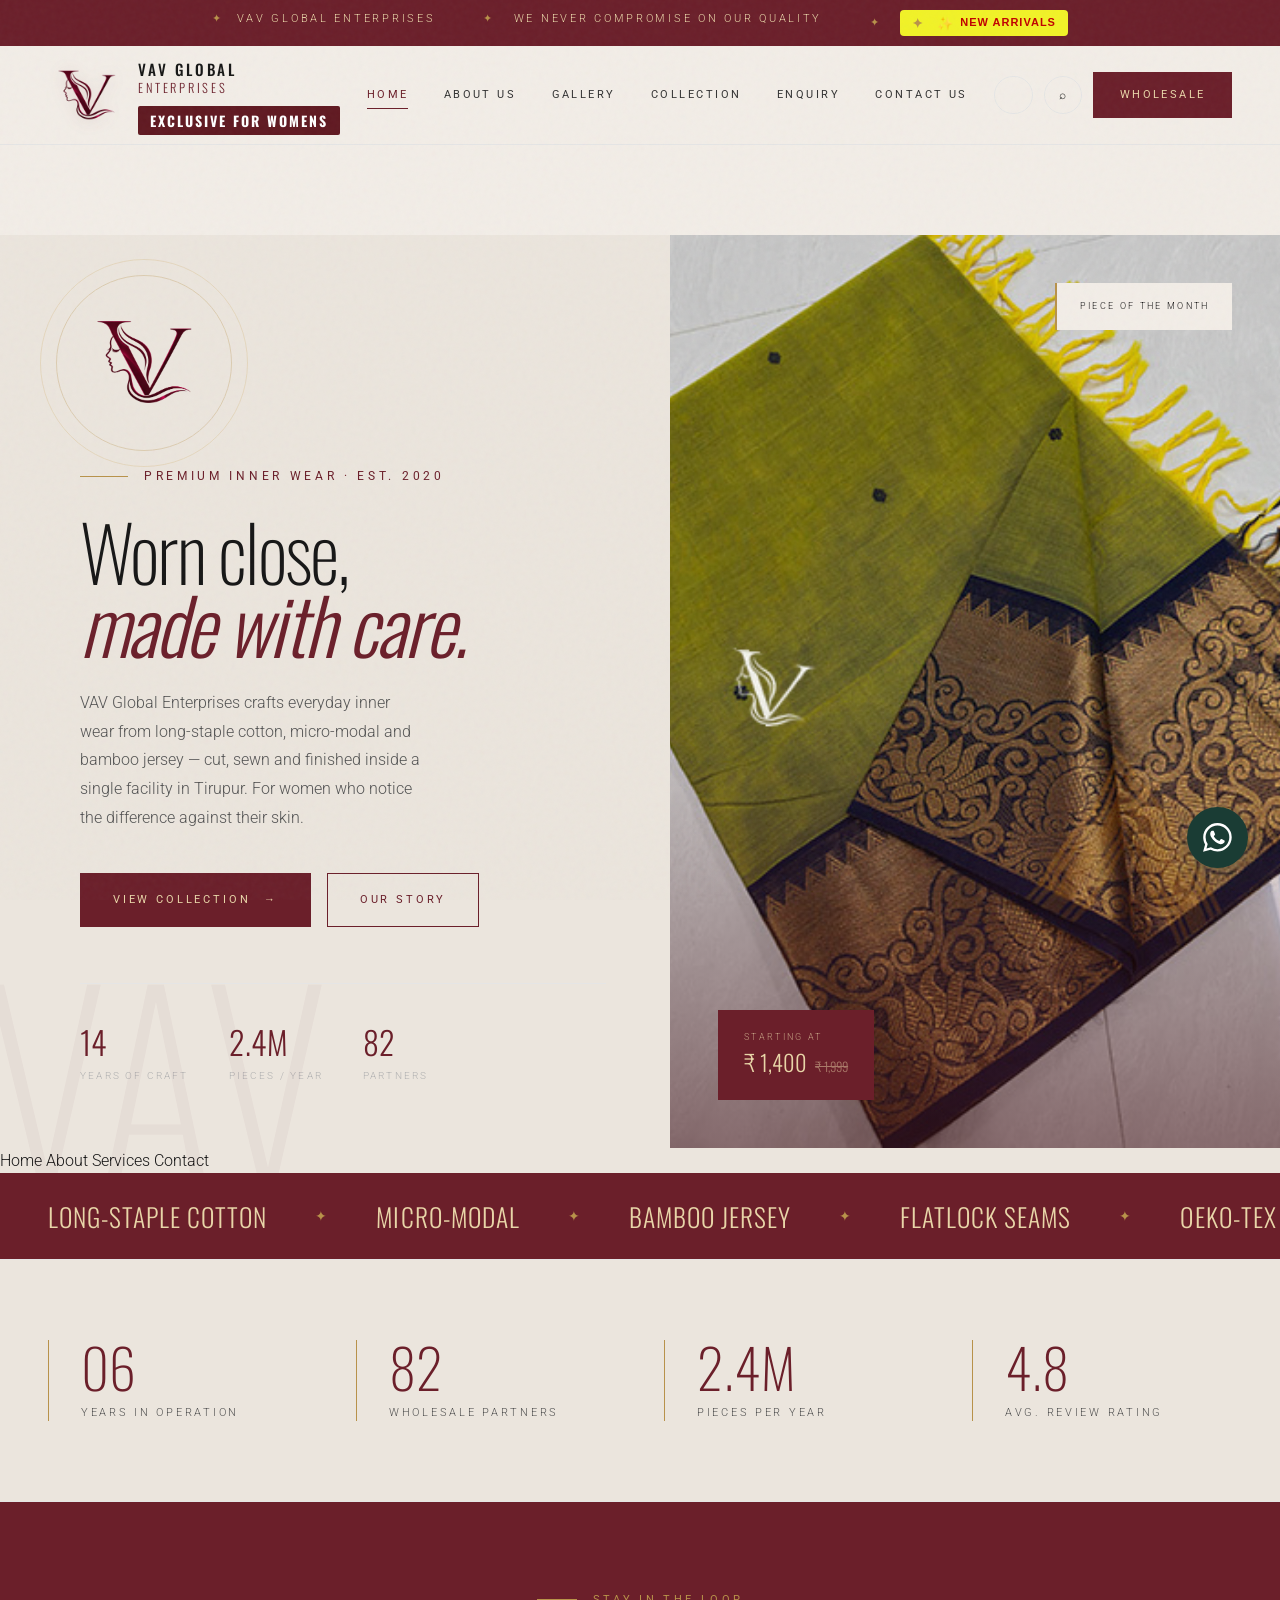
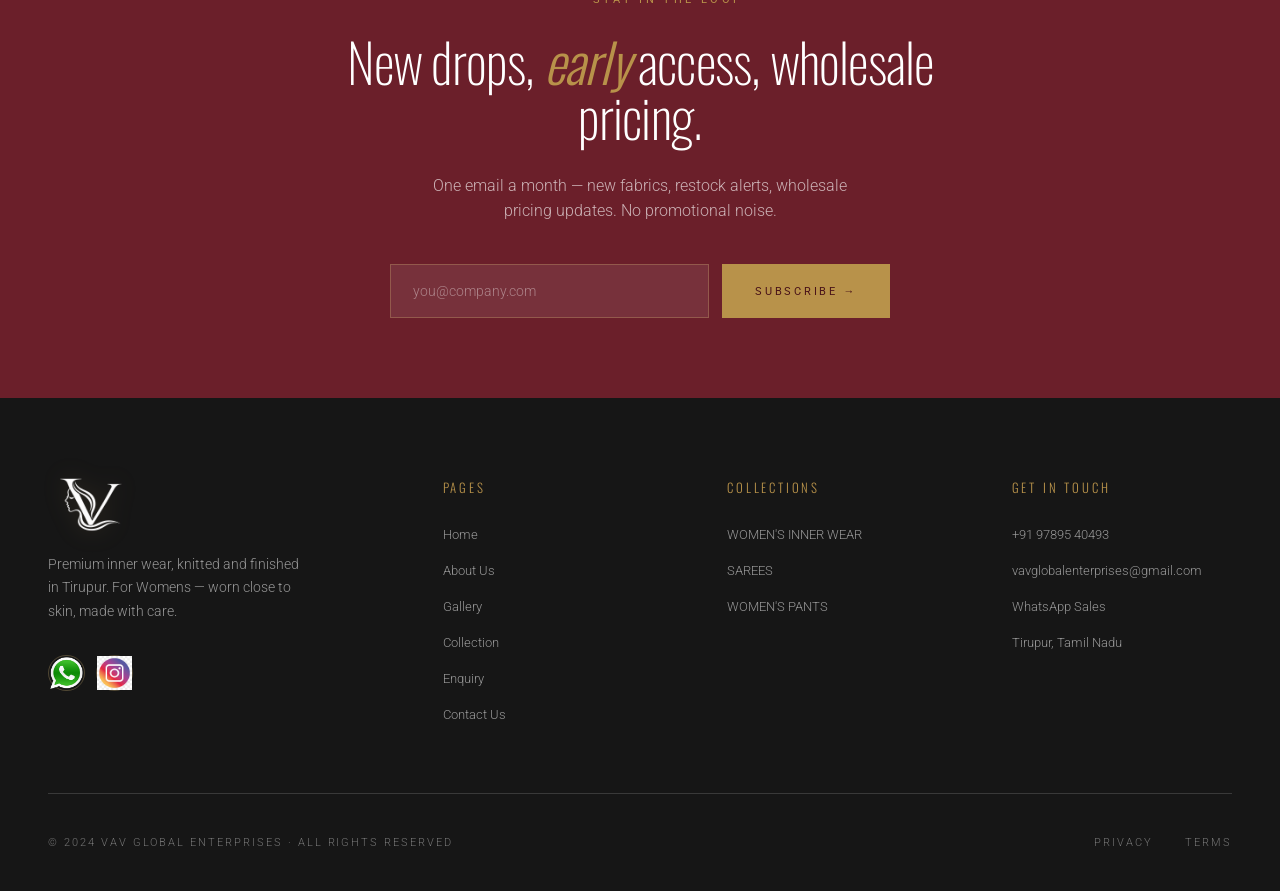
==== index.html @ ec9a54b9 "Publish the Mobile Comp v1.0 Publish the Mobile Comp v1.0" ====
<!DOCTYPE html>
<html lang="en">
<head>
<meta charset="UTF-8">
<meta name="viewport" content="width=device-width, initial-scale=1.0">
<meta name="theme-color" content="#ffffff">
<title>VAV Global Enterprises — Premium Inner Wear</title>
<link rel="stylesheet" href="style.css">
<link rel="preconnect" href="https://fonts.googleapis.com">
<link rel="preconnect" href="https://fonts.gstatic.com" crossorigin>
<link rel="stylesheet" href="https://fonts.googleapis.com/css2?family=Oswald:wght@200;300;400;500&family=Roboto:wght@100;300;400&display=swap">
<style>
:root {
  --bg: #f2ede7;
  --bg-deep: #ebe5dd;
  --bg-card: #ffffff;
  --text: #161616;
  --text-emp: #333333;
  --text-mute: #535353;
  --text-faint: #b1b1b1;
  --line: #e5e5e5;
  --inverse: #ffffff;
  --wine: #6b1f2a;
  --wine-deep: #4a1419;
  --wine-soft: #8a3540;
  --gold: #b8924a;
  --gold-light: #d4b576;
  --gold-soft: #e8d5a8;
  --whatsapp: #1a3c34;
  --whatsapp-hover: #2a5c4e;
  --ease-quiet: cubic-bezier(.22, 1, .36, 1);
  --ease-precise: cubic-bezier(.4, 0, .2, 1);
  --ease-emphasis: cubic-bezier(.16, 1, .3, 1);
}

* { margin: 0; padding: 0; box-sizing: border-box; }
html { scroll-behavior: smooth; }
body {
  background: var(--bg);
  color: var(--text);
  font-family: 'Roboto', sans-serif;
  font-weight: 300;
  line-height: 1.6;
  overflow-x: hidden;
  -webkit-font-smoothing: antialiased;
}
img { max-width: 100%; display: block; }
a { color: inherit; text-decoration: none; }
button { font-family: inherit; cursor: pointer; }
::selection { background: var(--wine); color: var(--bg); }

body::before {
  content: '';
  position: fixed; inset: 0;
  pointer-events: none;
  z-index: 9998;
  opacity: 0.035;
  background-image: url("data:image/svg+xml,%3Csvg viewBox='0 0 200 200' xmlns='http://www.w3.org/2000/svg'%3E%3Cfilter id='n'%3E%3CfeTurbulence type='fractalNoise' baseFrequency='0.85' numOctaves='3'/%3E%3C/filter%3E%3Crect width='100%25' height='100%25' filter='url(%23n)'/%3E%3C/svg%3E");
}

/* ========== PAGE ROUTING ========== */
.page { display: none; padding-top: 90px; min-height: 100vh; }
#home { display: block; }
.page:target { display: block; animation: pageEnter 0.8s var(--ease-quiet); }
body:has(.page:target) #home { display: none; }

@keyframes pageEnter {
  from { opacity: 0; transform: translateY(30px); }
  to { opacity: 1; transform: translateY(0); }
}

/* Stagger reveal for page children */
.page:target > * { animation: staggerUp 0.8s var(--ease-quiet) both; }
.page:target > *:nth-child(1) { animation-delay: 0.1s; }
.page:target > *:nth-child(2) { animation-delay: 0.25s; }
.page:target > *:nth-child(3) { animation-delay: 0.4s; }
.page:target > *:nth-child(4) { animation-delay: 0.55s; }
.page:target > *:nth-child(5) { animation-delay: 0.7s; }

@keyframes staggerUp {
  from { opacity: 0; transform: translateY(40px); }
  to { opacity: 1; transform: translateY(0); }
}

/* ========== ANNOUNCEMENT ========== */
.announce {
  background: var(--wine);
  color: var(--gold-soft);
  padding: 0.65rem 3rem;
  text-align: center;
  font-size: 0.68rem;
  letter-spacing: 0.25em;
  text-transform: uppercase;
  position: relative;
  z-index: 101;
  overflow: hidden;
}
.announce__track {
  display: inline-flex;
  gap: 3rem;
  animation: announce-scroll 5s linear infinite;
  white-space: nowrap;
}
.announce span::before { content: '✦'; margin-right: 0.8rem; color: var(--gold); }
@keyframes announce-scroll { from { transform: translateX(0); } to { transform: translateX(-50%); } }

/* ========== NAV ========== */
.nav {
  position: sticky;
  top: 0;
  background: rgba(242, 237, 231, 0.94);
  backdrop-filter: blur(14px);
  -webkit-backdrop-filter: blur(14px);
  border-bottom: 1px solid var(--line);
  padding: 0.85rem 3rem;
  display: flex;
  align-items: center;
  justify-content: space-between;
  z-index: 100;
}
.nav__logo-link { display: flex; align-items: center; gap: 0.85rem; }
.nav__logo-img {
  height: 3.2rem;
  width: auto;
  transition: transform 0.6s var(--ease-quiet), filter 0.6s var(--ease-quiet);
  filter: drop-shadow(0 2px 8px rgba(107, 31, 42, 0.15));
}
.nav__logo-link:hover .nav__logo-img {
  transform: scale(1.08) rotate(-2deg);
  filter: drop-shadow(0 4px 16px rgba(184, 146, 74, 0.4));
}
.nav__logo-text {
  font-family: 'Oswald', sans-serif;
  font-weight: 300;
  font-size: 0.78rem;
  letter-spacing: 0.22em;
  text-transform: uppercase;
  color: var(--wine);
  line-height: 1.3;
}
.nav__logo-text strong { display: block; font-weight: 500; color: var(--text); font-size: 0.95rem; }

.nav__menu {
  display: flex;
  gap: 2.2rem;
  list-style: none;
  font-size: 0.7rem;
  font-weight: 400;
  letter-spacing: 0.22em;
  text-transform: uppercase;
}
.nav__menu a {
  position: relative;
  padding: 0.5rem 0;
  color: var(--text-emp);
  transition: color 0.4s var(--ease-quiet);
}
.nav__menu a::after {
  content: '';
  position: absolute;
  left: 0; bottom: 0;
  width: 0; height: 1px;
  background: var(--wine);
  transition: width 0.5s var(--ease-quiet);
}
.nav__menu a:hover { color: var(--wine); }
.nav__menu a:hover::after { width: 100%; }

/* Active nav state via :has() */
body:not(:has(.page:target)) .nav__menu a[href="#home"],
body:has(#about:target) .nav__menu a[href="#about"],
body:has(#gallery:target) .nav__menu a[href="#gallery"],
body:has(#collection:target) .nav__menu a[href="#collection"],
body:has(#enquiry:target) .nav__menu a[href="#enquiry"],
body:has(#contact:target) .nav__menu a[href="#contact"] {
  color: var(--wine);
}
body:not(:has(.page:target)) .nav__menu a[href="#home"]::after,
body:has(#about:target) .nav__menu a[href="#about"]::after,
body:has(#gallery:target) .nav__menu a[href="#gallery"]::after,
body:has(#collection:target) .nav__menu a[href="#collection"]::after,
body:has(#enquiry:target) .nav__menu a[href="#enquiry"]::after,
body:has(#contact:target) .nav__menu a[href="#contact"]::after {
  width: 100%;
}

.nav__actions { display: flex; gap: 0.7rem; align-items: center; }
.nav__icon {
  width: 2.4rem; height: 2.4rem;
  border: 1px solid var(--line);
  border-radius: 50%;
  display: flex; align-items: center; justify-content: center;
  font-size: 0.75rem;
  transition: all 0.4s var(--ease-quiet);
  background: transparent;
  color: var(--text);
}
.nav__icon:hover { border-color: var(--wine); background: var(--wine); color: var(--gold-soft); transform: translateY(-2px); }
.nav__icon--wa:hover { background: var(--whatsapp); border-color: var(--whatsapp); color: #fff; }
.nav__cta {
  font-size: 0.68rem;
  font-weight: 400;
  letter-spacing: 0.22em;
  text-transform: uppercase;
  padding: 0.85rem 1.6rem;
  border: 1px solid var(--wine);
  background: var(--wine);
  color: var(--gold-soft);
  transition: all 0.5s var(--ease-quiet);
}
.nav__cta:hover { background: var(--wine-deep); border-color: var(--wine-deep); }

/* ========== HERO ========== */
.hero {
  position: relative;
  min-height: calc(100vh - 90px);
  display: grid;
  grid-template-columns: 1.1fr 1fr;
  overflow: hidden;
  background: var(--bg-deep);
}
.hero__left {
  padding: 4rem 4rem 4rem 5rem;
  display: flex;
  flex-direction: column;
  justify-content: center;
  position: relative;
  z-index: 2;
}

/* === LOGO REVEAL === */
.hero__logo-wrap {
  position: relative;
  margin-bottom: 2.5rem;
  display: inline-block;
  width: 8rem;
  height: 8rem;
}
.hero__logo-wrap::before {
  content: '';
  position: absolute;
  inset: -1.5rem;
  border: 1px solid var(--gold);
  border-radius: 50%;
  opacity: 0;
  animation: logoRing 3s var(--ease-quiet) 1.2s forwards;
}
.hero__logo-wrap::after {
  content: '';
  position: absolute;
  inset: -2.5rem;
  border: 1px solid var(--gold-light);
  border-radius: 50%;
  opacity: 0;
  animation: logoRing 3s var(--ease-quiet) 1.6s forwards;
}
@keyframes logoRing {
  from { opacity: 0; transform: scale(0.7); }
  to { opacity: 0.3; transform: scale(1); }
}
.hero__logo {
  width: 100%;
  height: 100%;
  object-fit: contain;
  animation: logoReveal 2s var(--ease-emphasis) both, logoShimmer 6s ease-in-out infinite 2s;
}
@keyframes logoReveal {
  0% { opacity: 0; transform: scale(0.75) translateY(-20px); filter: blur(14px); }
  60% { opacity: 1; filter: blur(0); }
  100% { opacity: 1; transform: scale(1) translateY(0); filter: blur(0); }
}
@keyframes logoShimmer {
  0%, 100% { filter: drop-shadow(0 0 8px rgba(184, 146, 74, 0.2)); }
  50% { filter: drop-shadow(0 0 28px rgba(184, 146, 74, 0.45)); }
}

.hero__eyebrow {
  font-size: 0.72rem;
  font-weight: 400;
  letter-spacing: 0.32em;
  text-transform: uppercase;
  margin-bottom: 1.8rem;
  display: flex;
  align-items: center;
  gap: 1rem;
  color: var(--wine);
  animation: fadeUp 1s var(--ease-quiet) 0.8s both;
}
.hero__eyebrow::before { content: ''; width: 3rem; height: 1px; background: var(--gold); }
@keyframes fadeUp { from { opacity: 0; transform: translateY(28px); } to { opacity: 1; transform: translateY(0); } }

.hero__title {
  font-family: 'Oswald', sans-serif;
  font-weight: 200;
  font-size: clamp(2.6rem, 6vw, 5.5rem);
  line-height: 0.95;
  letter-spacing: -0.025em;
  margin-bottom: 1.8rem;
  animation: fadeUp 1s var(--ease-quiet) 1s both;
}
.hero__title em {
  font-style: italic;
  font-weight: 300;
  display: block;
  color: var(--wine);
}
.hero__sub {
  max-width: 38ch;
  font-size: 1rem;
  line-height: 1.8;
  color: var(--text-mute);
  margin-bottom: 2.5rem;
  animation: fadeUp 1s var(--ease-quiet) 1.2s both;
}
.hero__ctas {
  display: flex;
  gap: 1rem;
  flex-wrap: wrap;
  animation: fadeUp 1s var(--ease-quiet) 1.4s both;
}

.btn {
  display: inline-flex;
  align-items: center;
  gap: 0.85rem;
  padding: 1.1rem 2rem;
  font-size: 0.68rem;
  font-weight: 400;
  letter-spacing: 0.26em;
  text-transform: uppercase;
  border: 1px solid currentColor;
  background: transparent;
  color: inherit;
  transition: all 0.5s var(--ease-quiet);
  cursor: pointer;
}
.btn--solid { background: var(--wine); color: var(--gold-soft); border-color: var(--wine); }
.btn--solid:hover { background: var(--wine-deep); border-color: var(--wine-deep); transform: translateY(-2px); }
.btn--ghost { color: var(--wine); border-color: var(--wine); }
.btn--ghost:hover { background: var(--wine); color: var(--gold-soft); }
.btn--gold { background: var(--gold); color: var(--wine-deep); border-color: var(--gold); }
.btn--gold:hover { background: var(--gold-light); border-color: var(--gold-light); }
.btn--wa { background: var(--whatsapp); color: #fff; border-color: var(--whatsapp); }
.btn--wa:hover { background: var(--whatsapp-hover); border-color: var(--whatsapp-hover); }
.btn__arrow { transition: transform 0.5s var(--ease-quiet); }
.btn:hover .btn__arrow { transform: translateX(6px); }

.hero__stats {
  display: flex;
  gap: 2.5rem;
  margin-top: 3.5rem;
  padding-top: 2rem;
  border-top: 1px solid var(--line);
  animation: fadeUp 1s var(--ease-quiet) 1.6s both;
}
.hero__stat-num { font-family: 'Oswald', sans-serif; font-weight: 300; font-size: 2rem; color: var(--wine); }
.hero__stat-label { font-size: 0.62rem; letter-spacing: 0.22em; text-transform: uppercase; color: var(--text-faint); }

.hero__right {
  position: relative;
  overflow: hidden;
}
.hero__media { position: absolute; inset: 0; overflow: hidden; }
.hero__media img {
  width: 100%; height: 100%;
  object-fit: cover;
  animation: kenburns 26s ease-in-out infinite alternate;
}
@keyframes kenburns {
  0% { transform: scale(1.08) translate(-1.2%, -0.8%); }
  100% { transform: scale(1.2) translate(1.2%, 1.2%); }
}
.hero__media::after {
  content: '';
  position: absolute; inset: 0;
  background: linear-gradient(180deg, transparent 50%, rgba(74, 20, 25, 0.5) 100%);
}
.hero__badge {
  position: absolute;
  top: 3rem; right: 3rem;
  background: var(--bg);
  padding: 1rem 1.4rem;
  z-index: 3;
  border-left: 2px solid var(--gold);
}
.hero__badge-label { font-size: 0.58rem; letter-spacing: 0.25em; text-transform: uppercase; color: var(--text-faint); }
.hero__badge-value { font-family: 'Oswald', sans-serif; font-weight: 300; font-size: 1.05rem; color: var(--wine); }

.hero__price-tag {
  position: absolute;
  bottom: 3rem; left: 3rem;
  background: var(--wine);
  color: var(--gold-soft);
  padding: 1.2rem 1.6rem;
  z-index: 3;
}
.hero__price-label { font-size: 0.58rem; letter-spacing: 0.25em; text-transform: uppercase; opacity: 0.7; }
.hero__price-value { font-family: 'Oswald', sans-serif; font-weight: 300; font-size: 1.4rem; }
.hero__price-old { font-size: 0.8rem; text-decoration: line-through; opacity: 0.5; margin-left: 0.5rem; }

.hero__watermark {
  position: absolute;
  left: -1rem; bottom: -3vw;
  font-family: 'Oswald', sans-serif;
  font-weight: 200;
  font-size: 20vw;
  line-height: 0.85;
  color: rgba(107, 31, 42, 0.04);
  pointer-events: none;
  z-index: 1;
}

/* ========== MARQUEE ========== */
.marquee {
  background: var(--wine);
  color: var(--gold-soft);
  padding: 1.4rem 0;
  overflow: hidden;
  white-space: nowrap;
}
.marquee__track { display: inline-flex; animation: marquee 40s linear infinite; }
.marquee__group { display: inline-flex; align-items: center; gap: 3rem; padding: 0 3rem; }
.marquee__item {
  font-family: 'Oswald', sans-serif;
  font-weight: 300;
  font-size: 1.6rem;
  letter-spacing: 0.04em;
  text-transform: uppercase;
  display: inline-flex; align-items: center; gap: 3rem;
}
.marquee__item::after { content: '✦'; font-size: 0.85rem; color: var(--gold); }
@keyframes marquee { from { transform: translateX(0); } to { transform: translateX(-50%); } }

/* ========== SECTION GENERICS ========== */
section { padding: 6rem 3rem; }
.container { max-width: 1400px; margin: 0 auto; }
.eyebrow {
  font-size: 0.7rem;
  font-weight: 400;
  letter-spacing: 0.3em;
  text-transform: uppercase;
  color: var(--wine);
  display: inline-flex;
  align-items: center;
  gap: 1rem;
  margin-bottom: 1.6rem;
}
.eyebrow::before { content: ''; width: 2.5rem; height: 1px; background: var(--gold); }
h2 {
  font-family: 'Oswald', sans-serif;
  font-weight: 200;
  font-size: clamp(2rem, 4.2vw, 3.8rem);
  line-height: 1.02;
  letter-spacing: -0.015em;
  margin-bottom: 1.8rem;
}
h2 em { font-style: italic; font-weight: 300; color: var(--wine); }
.section-head {
  display: grid;
  grid-template-columns: 1fr 1fr;
  gap: 4rem;
  margin-bottom: 4rem;
  align-items: end;
}
.section-head__right p { max-width: 36ch; }

/* ========== TRUST STRIP ========== */
.trust { padding: 2.5rem 3rem; background: var(--bg); border-bottom: 1px solid var(--line); }
.trust__grid { max-width: 1400px; margin: 0 auto; display: grid; grid-template-columns: repeat(4, 1fr); gap: 2rem; }
.trust__item { display: flex; align-items: center; gap: 1.2rem; }
.trust__icon {
  width: 3rem; height: 3rem;
  border: 1px solid var(--gold);
  border-radius: 50%;
  display: flex; align-items: center; justify-content: center;
  flex-shrink: 0;
  color: var(--wine);
  font-family: 'Oswald', sans-serif;
  font-size: 1rem;
}
.trust__title { font-family: 'Oswald', sans-serif; font-weight: 300; font-size: 0.92rem; }
.trust__desc { font-size: 0.72rem; color: var(--text-mute); }

/* ========== PRODUCT CARD ========== */
.product-grid { display: grid; grid-template-columns: repeat(3, 1fr); gap: 2.5rem 2rem; }
.product { position: relative; }
.product__media {
  aspect-ratio: 3/4;
  overflow: hidden;
  margin-bottom: 1.2rem;
  position: relative;
  background: var(--bg-deep);
}
.product__media img {
  width: 100%; height: 100%;
  object-fit: cover;
  transition: transform 1.4s var(--ease-quiet);
  animation: kenburns-soft 24s ease-in-out infinite alternate;
}
@keyframes kenburns-soft {
  0% { transform: scale(1.03) translate(-0.5%, -0.5%); }
  100% { transform: scale(1.1) translate(0.8%, 0.8%); }
}
.product:hover .product__media img { transform: scale(1.06); animation-play-state: paused; }
.product__media::after {
  content: '';
  position: absolute; inset: 0;
  background: linear-gradient(180deg, transparent 50%, rgba(74, 20, 25, 0.4) 100%);
  opacity: 0;
  transition: opacity 0.5s var(--ease-quiet);
}
.product:hover .product__media::after { opacity: 1; }
.product__badge {
  position: absolute; top: 1rem; left: 1rem;
  padding: 0.4rem 0.8rem;
  font-size: 0.58rem;
  letter-spacing: 0.22em;
  text-transform: uppercase;
  z-index: 2;
  background: var(--wine); color: var(--gold-soft);
}
.product__badge--new { background: var(--bg); color: var(--wine); border: 1px solid var(--wine); }
.product__quick {
  position: absolute; bottom: 1rem; left: 1rem; right: 1rem;
  background: var(--bg);
  padding: 0.9rem;
  display: flex; justify-content: space-between; align-items: center;
  z-index: 3;
  opacity: 0;
  transform: translateY(10px);
  transition: opacity 0.5s var(--ease-quiet), transform 0.5s var(--ease-quiet);
}
.product:hover .product__quick { opacity: 1; transform: translateY(0); }
.product__quick-label { font-size: 0.62rem; letter-spacing: 0.22em; text-transform: uppercase; color: var(--wine); }
.product__quick-arrow {
  width: 2rem; height: 2rem;
  border: 1px solid var(--wine);
  border-radius: 50%;
  display: flex; align-items: center; justify-content: center;
  color: var(--wine);
}
.product__meta { display: flex; justify-content: space-between; align-items: baseline; margin-bottom: 0.4rem; }
.product__title { font-family: 'Oswald', sans-serif; font-weight: 300; font-size: 1.3rem; }
.product__price { font-family: 'Oswald', sans-serif; font-weight: 300; color: var(--wine); }
.product__price-old { font-size: 0.78rem; text-decoration: line-through; color: var(--text-faint); margin-left: 0.4rem; }
.product__desc { font-size: 0.83rem; color: var(--text-mute); margin-bottom: 0.7rem; }
.product__swatches { display: flex; gap: 0.4rem; }
.product__swatch { width: 0.95rem; height: 0.95rem; border-radius: 50%; border: 1px solid var(--line); }
.product__swatch--black { background: #161616; }
.product__swatch--white { background: #f5f1ea; }
.product__swatch--grey { background: #8a8a8a; }
.product__swatch--sage { background: #a8b5a0; }
.product__swatch--navy { background: #2a3450; }
.product__swatch--clay { background: #c4a890; }
.product__swatch--wine { background: var(--wine); }

/* ========== COLLECTION FILTER ========== */
.shop__filter { display: flex; gap: 0.5rem; margin-bottom: 3rem; flex-wrap: wrap; }
.shop__filter input { display: none; }
.shop__filter label {
  padding: 0.8rem 1.5rem;
  font-size: 0.68rem;
  letter-spacing: 0.22em;
  text-transform: uppercase;
  border: 1px solid var(--line);
  cursor: pointer;
  transition: all 0.4s var(--ease-quiet);
  user-select: none;
}
.shop__filter label:hover { border-color: var(--wine); color: var(--wine); }
#filter-all:checked ~ .shop__filter label[for="filter-all"],
#filter-wo:checked ~ .shop__filter label[for="filter-WomensInner"],
#filter-women:checked ~ .shop__filter label[for="filter-womensaree"],
#filter-kids:checked ~ .shop__filter label[for="filter-womenpants"],
#filter-premium:checked ~ .shop__filter label[for="filter-premium"] {
  background: var(--wine);
  color: var(--gold-soft);
  border-color: var(--wine);
}
#filter-men:checked ~ .product-grid .product:not([data-cat="men"]),
#filter-women:checked ~ .product-grid .product:not([data-cat="women"]),
#filter-kids:checked ~ .product-grid .product:not([data-cat="kids"]),
#filter-premium:checked ~ .product-grid .product:not([data-cat="premium"]) { display: none; }
/* ALL */
#filter-all:checked ~ .product-grid .product {
    display: block;
}

/* WOMENS INNER WEAR */
#filter-WomensInner:checked ~ .product-grid .product {
    display: none;
}

#filter-WomensInner:checked ~ .product-grid .product[data-cat="WOMEN'S INNER WEAR"] {
    display: block;
}

/* SAREES */
#filter-womensaree:checked ~ .product-grid .product {
    display: none;
}

#filter-womensaree:checked ~ .product-grid .product[data-cat="SAREES"] {
    display: block;
}

/* WOMENS PANTS */
#filter-womenpants:checked ~ .product-grid .product {
    display: none;
}

#filter-womenpants:checked ~ .product-grid .product[data-cat="WOMEN'S PANTS"] {
    display: block;
}
/* ========== GALLERY ========== */
.gallery-grid {
  display: grid;
  grid-template-columns: repeat(12, 1fr);
  gap: 1.2rem;
}
.gallery-item { position: relative; overflow: hidden; cursor: pointer; }
.gallery-item img {
  width: 100%; height: 100%;
  object-fit: cover;
  transition: transform 1.6s var(--ease-quiet);
  animation: kenburns-soft 28s ease-in-out infinite alternate;
}
.gallery-item:hover img { transform: scale(1.06); }
.gallery-item::after {
  content: '';
  position: absolute; inset: 0;
  background: linear-gradient(180deg, transparent 50%, rgba(74, 20, 25, 0.7) 100%);
  opacity: 0;
  transition: opacity 0.5s var(--ease-quiet);
}
.gallery-item:hover::after { opacity: 1; }
.gallery-item--1 { grid-column: 1 / 5; aspect-ratio: 3/4; }
.gallery-item--2 { grid-column: 5 / 9; aspect-ratio: 1/1; }
.gallery-item--3 { grid-column: 9 / 13; aspect-ratio: 3/4; }
.gallery-item--4 { grid-column: 1 / 4; aspect-ratio: 1/1; }
.gallery-item--5 { grid-column: 4 / 8; aspect-ratio: 4/3; }
.gallery-item--6 { grid-column: 8 / 13; aspect-ratio: 16/10; }
.gallery-item--7 { grid-column: 1 / 6; aspect-ratio: 3/4; }
.gallery-item--8 { grid-column: 6 / 10; aspect-ratio: 1/1; }
.gallery-item--9 { grid-column: 10 / 13; aspect-ratio: 3/4; }
.gallery__caption {
  position: absolute;
  bottom: 1.2rem; left: 1.2rem;
  z-index: 2;
  color: var(--gold-soft);
  opacity: 0;
  transform: translateY(10px);
  transition: opacity 0.5s var(--ease-quiet), transform 0.5s var(--ease-quiet);
}
.gallery-item:hover .gallery__caption { opacity: 1; transform: translateY(0); }
.gallery__caption-num { font-size: 0.58rem; letter-spacing: 0.25em; text-transform: uppercase; color: var(--gold); }
.gallery__caption-title { font-family: 'Oswald', sans-serif; font-weight: 300; font-size: 1rem; }

/* ========== WHY VAV ========== */
.why__grid { display: grid; grid-template-columns: repeat(4, 1fr); gap: 2rem; }
.why__card {
  padding: 2.5rem 2rem;
  border: 1px solid var(--line);
  background: var(--bg-card);
  transition: all 0.5s var(--ease-quiet);
  position: relative;
  overflow: hidden;
}
.why__card::before {
  content: '';
  position: absolute; top: 0; left: 0;
  width: 100%; height: 2px;
  background: var(--gold);
  transform: scaleX(0);
  transform-origin: left;
  transition: transform 0.6s var(--ease-quiet);
}
.why__card:hover { transform: translateY(-6px); box-shadow: 0 20px 40px -20px rgba(74, 20, 25, 0.15); }
.why__card:hover::before { transform: scaleX(1); }
.why__num { font-family: 'Oswald', sans-serif; font-weight: 200; font-size: 0.72rem; letter-spacing: 0.3em; color: var(--gold); margin-bottom: 2rem; }
.why__icon {
  width: 3.5rem; height: 3.5rem;
  margin-bottom: 1.5rem;
  display: flex; align-items: center; justify-content: center;
}
.why__icon svg { width: 100%; height: 100%; stroke: var(--wine); stroke-width: 1; fill: none; }
.why__title { font-family: 'Oswald', sans-serif; font-weight: 300; font-size: 1.3rem; margin-bottom: 0.8rem; }
.why__desc { font-size: 0.85rem; color: var(--text-mute); line-height: 1.7; }

/* ========== STATS ========== */
.stats { padding: 5rem 3rem; background: var(--bg-deep); border-top: 1px solid var(--line); border-bottom: 1px solid var(--line); }
.stats__grid { max-width: 1400px; margin: 0 auto; display: grid; grid-template-columns: repeat(4, 1fr); gap: 3rem; }
.stats__item { border-left: 1px solid var(--gold); padding-left: 2rem; }
.stats__num { font-family: 'Oswald', sans-serif; font-weight: 200; font-size: 3.4rem; line-height: 1; margin-bottom: 0.6rem; color: var(--wine); }
.stats__label { font-size: 0.68rem; letter-spacing: 0.25em; text-transform: uppercase; color: var(--text-mute); }

/* ========== FORM ELEMENTS ========== */
.form-card {
  background: var(--bg-card);
  padding: 2.5rem;
  border: 1px solid var(--line);
  box-shadow: 0 25px 50px -25px rgba(74, 20, 25, 0.12);
}
.form-head { padding-bottom: 1.5rem; margin-bottom: 2rem; border-bottom: 1px solid var(--line); }
.form-title { font-family: 'Oswald', sans-serif; font-weight: 300; font-size: 1.5rem; color: var(--wine); }
.form-sub { font-size: 0.85rem; color: var(--text-mute); margin-top: 0.3rem; }
.field { margin-bottom: 1.3rem; }
.label {
  display: block;
  font-size: 0.68rem;
  letter-spacing: 0.22em;
  text-transform: uppercase;
  color: var(--text-mute);
  margin-bottom: 0.5rem;
}
.label span { color: var(--wine); }
.input, .select, .textarea {
  width: 100%;
  padding: 0.85rem 1rem;
  background: var(--bg);
  border: 1px solid var(--line);
  font-family: 'Roboto', sans-serif;
  font-weight: 300;
  font-size: 0.9rem;
  color: var(--text);
  transition: border-color 0.4s var(--ease-quiet);
}
.input:focus, .select:focus, .textarea:focus { outline: none; border-color: var(--wine); }
.textarea { min-height: 90px; resize: vertical; }
.form-row { display: grid; grid-template-columns: 1fr 1fr; gap: 1rem; }
.form-actions { display: grid; grid-template-columns: 1fr 1fr; gap: 1rem; margin-top: 1.5rem; }
.submit {
  width: 100%;
  padding: 1.1rem;
  background: var(--wine);
  color: var(--gold-soft);
  border: 1px solid var(--wine);
  font-size: 0.7rem;
  font-weight: 400;
  letter-spacing: 0.28em;
  text-transform: uppercase;
  cursor: pointer;
  transition: all 0.4s var(--ease-quiet);
  display: flex; align-items: center; justify-content: center; gap: 0.8rem;
}
.submit:hover { background: var(--wine-deep); border-color: var(--wine-deep); transform: translateY(-2px); }
.submit--wa { background: var(--whatsapp); border-color: var(--whatsapp); color: #fff; }
.submit--wa:hover { background: var(--whatsapp-hover); border-color: var(--whatsapp-hover); }

.dropzone {
  position: relative;
  margin: 1.5rem 0;
  border: 1.5px dashed var(--gold);
  background: var(--bg);
  padding: 2.5rem 2rem;
  text-align: center;
  transition: all 0.4s var(--ease-quiet);
  cursor: pointer;
}
.dropzone:hover { border-color: var(--wine); background: var(--bg-deep); }
.dropzone input[type="file"] { position: absolute; inset: 0; opacity: 0; cursor: pointer; width: 100%; height: 100%; }
.dropzone-icon {
  width: 3.5rem; height: 3.5rem;
  border: 1px solid var(--gold);
  border-radius: 50%;
  display: inline-flex; align-items: center; justify-content: center;
  margin-bottom: 1rem;
  font-family: 'Oswald', sans-serif;
  font-size: 1.5rem;
  color: var(--wine);
  transition: all 0.4s var(--ease-quiet);
}
.dropzone:hover .dropzone-icon { border-color: var(--wine); transform: scale(1.05); }
.dropzone-title { font-family: 'Oswald', sans-serif; font-weight: 300; font-size: 1.1rem; color: var(--wine); }
.dropzone-desc { font-size: 0.78rem; color: var(--text-mute); margin: 0.3rem 0 0.6rem; }
.dropzone-formats { font-size: 0.58rem; letter-spacing: 0.22em; text-transform: uppercase; color: var(--text-faint); }

/* ========== QUICK CHAT CARD ========== */
.quick-chat {
  background: var(--whatsapp);
  color: #fff;
  padding: 2.5rem;
  margin-bottom: 2rem;
  position: relative;
  overflow: hidden;
}
.quick-chat::after {
  content: '';
  position: absolute; right: -3rem; top: -3rem;
  width: 10rem; height: 10rem;
  border: 1px solid rgba(255,255,255,0.1);
  border-radius: 50%;
}
.quick-chat__label { font-size: 0.68rem; letter-spacing: 0.22em; text-transform: uppercase; opacity: 0.7; margin-bottom: 0.5rem; }
.quick-chat__title { font-family: 'Oswald', sans-serif; font-weight: 300; font-size: 1.5rem; margin-bottom: 1.5rem; }
.quick-chat__btn {
  display: flex; align-items: center; gap: 1rem;
  background: #fff; color: var(--whatsapp);
  padding: 1rem 1.5rem;
  font-size: 0.7rem; letter-spacing: 0.22em; text-transform: uppercase;
  transition: all 0.4s var(--ease-quiet);
  margin-bottom: 1rem;
  border: 1px solid #fff;
}
.quick-chat__btn:hover { background: transparent; color: #fff; }
.quick-chat__btn-text { flex: 1; text-align: left; }
.quick-chat__sub { font-size: 0.72rem; opacity: 0.7; margin-top: 1rem; }

/* ========== INFO LIST ========== */
.info-list { list-style: none; }
.info-item {
  display: grid; grid-template-columns: auto 1fr; gap: 2rem;
  padding: 1.5rem 0;
  border-top: 1px solid var(--line);
}
.info-item:last-child { border-bottom: 1px solid var(--line); }
.info-label { font-size: 0.68rem; letter-spacing: 0.22em; text-transform: uppercase; color: var(--gold); white-space: nowrap; }
.info-value { font-family: 'Oswald', sans-serif; font-weight: 300; font-size: 1.05rem; }
.info-value span { display: block; font-family: 'Roboto', sans-serif; font-size: 0.8rem; color: var(--text-mute); margin-top: 0.3rem; }

/* ========== TIMELINE (ABOUT) ========== */
.timeline { position: relative; padding-left: 3rem; }
.timeline::before {
  content: ''; position: absolute;
  left: 0.6rem; top: 0; bottom: 0;
  width: 1px; background: var(--gold);
}
.timeline__item { position: relative; padding-bottom: 3rem; }
.timeline__item::before {
  content: '';
  position: absolute;
  left: -2.6rem; top: 0.4rem;
  width: 0.8rem; height: 0.8rem;
  border-radius: 50%;
  background: var(--wine);
  border: 2px solid var(--bg);
  box-shadow: 0 0 0 1px var(--gold);
}
.timeline__year { font-family: 'Oswald', sans-serif; font-weight: 300; font-size: 1.3rem; color: var(--wine); margin-bottom: 0.5rem; }
.timeline__title { font-family: 'Oswald', sans-serif; font-weight: 300; font-size: 1.1rem; margin-bottom: 0.5rem; }
.timeline__desc { font-size: 0.88rem; color: var(--text-mute); line-height: 1.7; max-width: 50ch; }

/* ========== CRAFT IMAGES ========== */
.craft__grid { display: grid; grid-template-columns: 1fr 1fr; gap: 4rem; align-items: flex-start; }
.craft__visual { display: grid; grid-template-columns: 1fr 1fr; gap: 1.2rem; position: sticky; top: 8rem; }
.craft__visual figure { overflow: hidden; aspect-ratio: 3/4; }
.craft__visual figure:nth-child(2) { margin-top: 4rem; }
.craft__visual figure:nth-child(4) { margin-top: 4rem; }
.craft__visual img { width: 100%; height: 100%; object-fit: cover; animation: kenburns-soft 26s ease-in-out infinite alternate; }
.craft__list { list-style: none; }
.craft__item {
  display: grid; grid-template-columns: auto 1fr 1fr; gap: 2rem;
  padding: 2.2rem 0;
  border-top: 1px solid var(--line);
  align-items: start;
}
.craft__item:last-child { border-bottom: 1px solid var(--line); }
.craft__num { font-family: 'Oswald', sans-serif; font-weight: 200; font-size: 2.2rem; color: var(--gold); line-height: 1; }
.craft__item-title { font-family: 'Oswald', sans-serif; font-weight: 300; font-size: 1.3rem; margin-bottom: 0.5rem; color: var(--wine); }
.craft__item-desc { font-size: 0.88rem; color: var(--text-mute); line-height: 1.7; }
.craft__item-meta { font-size: 0.68rem; letter-spacing: 0.22em; text-transform: uppercase; color: var(--text-faint); line-height: 2; }
.craft__item-meta strong { font-family: 'Oswald', sans-serif; font-weight: 300; font-size: 0.95rem; color: var(--wine); display: block; margin-top: 0.2rem; }

/* ========== TWO-COL LAYOUT ========== */
.two-col { display: grid; grid-template-columns: 1fr 1.2fr; gap: 4rem; align-items: start; }
.two-col--reverse { grid-template-columns: 1.2fr 1fr; }

/* ========== PHILOSOPHY IMAGES ========== */
.philo__images { display: grid; grid-template-columns: 1fr 1fr; gap: 1.5rem; }
.philo__images figure { overflow: hidden; aspect-ratio: 3/4; position: relative; }
.philo__images figure:nth-child(2) { margin-top: 5rem; }
.philo__images img { width: 100%; height: 100%; object-fit: cover; animation: kenburns-soft 22s ease-in-out infinite alternate; }
.philo__images figure:nth-child(2) img { animation-delay: -11s; }
.philo__images figcaption {
  position: absolute; bottom: 1rem; left: 1rem;
  color: var(--gold-soft);
  font-size: 0.62rem; letter-spacing: 0.25em; text-transform: uppercase;
  z-index: 2;
}

/* ========== FEATURED ========== */
.featured-grid { display: grid; grid-template-columns: 1.1fr 1fr; gap: 5rem; align-items: center; }
.featured__media { position: relative; aspect-ratio: 4/5; overflow: hidden; }
.featured__media img { width: 100%; height: 100%; object-fit: cover; animation: kenburns-soft 24s ease-in-out infinite alternate; }
.featured__badge { position: absolute; top: 1.5rem; left: 1.5rem; background: var(--bg); padding: 0.8rem 1.2rem; font-size: 0.62rem; letter-spacing: 0.25em; text-transform: uppercase; z-index: 2; border-left: 2px solid var(--gold); color: var(--wine); }
.featured__corner { position: absolute; bottom: 1.5rem; right: 1.5rem; background: var(--wine); color: var(--gold-soft); padding: 1rem 1.4rem; z-index: 2; }
.featured__corner-label { font-size: 0.58rem; letter-spacing: 0.25em; text-transform: uppercase; opacity: 0.7; }
.featured__corner-value { font-family: 'Oswald', sans-serif; font-weight: 300; font-size: 1.2rem; }
.featured__name { font-family: 'Oswald', sans-serif; font-weight: 200; font-size: clamp(1.8rem, 3.5vw, 2.8rem); margin-bottom: 1.5rem; }
.featured__desc { max-width: 38ch; margin-bottom: 2.5rem; }
.featured__specs { display: grid; grid-template-columns: 1fr 1fr; gap: 1.5rem 2.5rem; padding: 2rem 0; border-top: 1px solid var(--line); border-bottom: 1px solid var(--line); margin-bottom: 2.5rem; }
.featured__spec-label { font-size: 0.6rem; letter-spacing: 0.25em; text-transform: uppercase; color: var(--gold); margin-bottom: 0.4rem; }
.featured__spec-value { font-family: 'Oswald', sans-serif; font-weight: 300; font-size: 1rem; }
.featured__cta-row { display: flex; gap: 1rem; align-items: center; flex-wrap: wrap; }
.featured__price { font-family: 'Oswald', sans-serif; font-weight: 300; font-size: 1.8rem; color: var(--wine); }
.featured__price-old { font-size: 0.9rem; text-decoration: line-through; color: var(--text-faint); margin-left: 0.5rem; }

/* ========== WATERMARK ========== */
.section-watermark {
  position: absolute;
  font-family: 'Oswald', sans-serif;
  font-weight: 200;
  font-size: 16vw;
  line-height: 0.85;
  color: rgba(107, 31, 42, 0.04);
  pointer-events: none;
  user-select: none;
  z-index: 0;
}

/* ========== PAGE HERO (inner pages) ========== */
.page-hero {
  padding: 5rem 3em 3rem;
  background: var(--bg-deep);
  position: relative;
  overflow: hidden;
  border-bottom: 1px solid var(--line);
}
.page-hero__inner { max-width: 1400px; margin: 0 auto; position: relative; z-index: 2; display: grid; grid-template-columns: 1fr 1fr; gap: 4rem; align-items: end; }
.page-hero__logo { width: 6rem; height: 6rem; object-fit: contain; margin-bottom: 1.5rem; filter: drop-shadow(0 0 16px rgba(184, 146, 74, 0.3)); }
.page-hero__title { font-family: 'Oswald', sans-serif; font-weight: 200; font-size: clamp(2.2rem, 5vw, 4rem); line-height: 1; letter-spacing: -0.02em; }
.page-hero__title em { font-style: italic; font-weight: 300; color: var(--wine); }
.page-hero__desc { max-width: 40ch; color: var(--text-mute); }
.page-hero__breadcrumb { font-size: 0.65rem; letter-spacing: 0.25em; text-transform: uppercase; color: var(--gold); margin-bottom: 1.2rem; }
.page-hero__watermark {
  position: absolute;
  right: -2rem; bottom: -3vw;
  font-family: 'Oswald', sans-serif;
  font-weight: 200;
  font-size: 18vw;
  line-height: 0.85;
  color: rgba(107, 31, 42, 0.04);
  pointer-events: none;
  z-index: 1;
}

/* ========== NEWSLETTER ========== */
.newsletter { padding: 5rem 3rem; background: var(--wine); color: var(--gold-soft); text-align: center; }
.newsletter__inner { max-width: 700px; margin: 0 auto; }
.newsletter .eyebrow { color: var(--gold); }
.newsletter .eyebrow::before { background: var(--gold); }
.newsletter h2 { color: #fff; }
.newsletter h2 em { color: var(--gold); }
.newsletter p { color: rgba(255,255,255,0.65); margin-bottom: 2.5rem; max-width: 48ch; margin-left: auto; margin-right: auto; }
.newsletter__form { display: flex; gap: 0.8rem; max-width: 500px; margin: 0 auto; }
.newsletter__input { flex: 1; padding: 1.1rem 1.4rem; background: rgba(255,255,255,0.08); border: 1px solid rgba(212, 181, 118, 0.3); color: #fff; font-family: 'Roboto', sans-serif; font-weight: 300; font-size: 0.9rem; }
.newsletter__input::placeholder { color: rgba(255,255,255,0.4); }
.newsletter__input:focus { outline: none; border-color: var(--gold); }
.newsletter__submit { padding: 1.1rem 2rem; background: var(--gold); color: var(--wine-deep); border: 1px solid var(--gold); font-size: 0.68rem; letter-spacing: 0.25em; text-transform: uppercase; cursor: pointer; white-space: nowrap; transition: all 0.4s var(--ease-quiet); }
.newsletter__submit:hover { background: var(--gold-light); border-color: var(--gold-light); }

/* ========== FOOTER ========== */
.footer { background: var(--text); color: var(--inverse); padding: 5rem 3rem 2.5rem; }
.footer__grid { max-width: 1400px; margin: 0 auto; display: grid; grid-template-columns: 1.5fr 1fr 1fr 1fr; gap: 4rem; padding-bottom: 3.5rem; border-bottom: 1px solid rgba(255,255,255,0.15); }
.footer__logo { height: 3.5rem; margin-bottom: 1.2rem; filter: drop-shadow(0 0 12px rgba(184, 146, 74, 0.2)); }
.footer__tagline { font-size: 0.85rem; color: rgba(255,255,255,0.55); max-width: 32ch; line-height: 1.7; margin-bottom: 2rem; }
.footer__social { display: flex; gap: 0.7rem; }
.footer__social a { width: 2.3rem; height: 2.3rem; border: 1px solid rgba(212, 181, 118, 0.3); border-radius: 50%; display: flex; align-items: center; justify-content: center; font-size: 0.65rem; color: var(--gold); transition: all 0.4s var(--ease-quiet); }
.footer__social a:hover { background: var(--gold); color: var(--wine-deep); border-color: var(--gold); transform: translateY(-3px); }
.footer__col-title { font-family: 'Oswald', sans-serif; font-weight: 300; font-size: 0.8rem; letter-spacing: 0.22em; text-transform: uppercase; margin-bottom: 1.4rem; color: var(--gold); }
.footer__col ul { list-style: none; }
.footer__col li { margin-bottom: 0.65rem; }
.footer__col a { font-size: 0.83rem; color: rgba(255,255,255,0.55); transition: color 0.4s var(--ease-quiet); }
.footer__col a:hover { color: var(--gold); }
.footer__bottom { max-width: 1400px; margin: 0 auto; padding-top: 2.5rem; display: flex; justify-content: space-between; align-items: center; font-size: 0.68rem; letter-spacing: 0.18em; text-transform: uppercase; color: rgba(255,255,255,0.4); }
.footer__bottom-links { display: flex; gap: 2rem; }
.footer__bottom-links a:hover { color: var(--gold); }

/* ========== FLOATING WHATSAPP ========== */
.wa-float {
  position: fixed;
  bottom: 2rem; right: 2rem;
  z-index: 9999;
  width: 3.8rem; height: 3.8rem;
  background: var(--whatsapp);
  color: #fff;
  border-radius: 50%;
  display: flex; align-items: center; justify-content: center;
  box-shadow: 0 10px 30px -5px rgba(26, 60, 52, 0.4);
  transition: all 0.4s var(--ease-quiet);
}
.wa-float:hover { background: var(--whatsapp-hover); transform: translateY(-4px) scale(1.05); }
.wa-float svg { width: 1.8rem; height: 1.8rem; fill: currentColor; }
.wa-float::before {
  content: '';
  position: absolute; inset: -4px;
  border: 1px solid var(--whatsapp);
  border-radius: 50%;
  opacity: 0;
  animation: wa-pulse 2.4s ease-out infinite;
}
@keyframes wa-pulse { 0% { transform: scale(0.95); opacity: 0.6; } 100% { transform: scale(1.3); opacity: 0; } }
.wa-float__tooltip {
  position: absolute; right: calc(100% + 1rem); top: 50%;
  transform: translateY(-50%);
  background: var(--wine); color: var(--gold-soft);
  padding: 0.6rem 1rem;
  font-size: 0.65rem; letter-spacing: 0.15em; text-transform: uppercase;
  white-space: nowrap;
  opacity: 0; pointer-events: none;
  transition: opacity 0.4s var(--ease-quiet);
}
.wa-float:hover .wa-float__tooltip { opacity: 1; }

/* ========== RESPONSIVE ========== */
@media (max-width: 1100px) {
  .hero { grid-template-columns: 1fr; }
  .hero__left { padding: 3rem 3rem; }
  .hero__right { min-height: 450px; }
  .featured-grid, .two-col, .two-col--reverse, .craft__grid, .page-hero__inner { grid-template-columns: 1fr; gap: 3rem; }
  .product-grid, .why__grid { grid-template-columns: repeat(2, 1fr); }
  .footer__grid { grid-template-columns: 1fr 1fr; }
  .stats__grid { grid-template-columns: repeat(2, 1fr); }
  .trust__grid { grid-template-columns: repeat(2, 1fr); }
  .section-head { grid-template-columns: 1fr; gap: 2rem; }
  .craft__visual { position: static; }
  .gallery-item--1, .gallery-item--3, .gallery-item--7, .gallery-item--9 { grid-column: span 6; }
  .gallery-item--2, .gallery-item--4, .gallery-item--5, .gallery-item--6, .gallery-item--8 { grid-column: span 6; }
}
@media (max-width: 768px) {
  section, .hero, .page-hero, .newsletter, .stats, .trust { padding: 4rem 1.5rem; }
  .announce { padding: 0.55rem 1.5rem; }
  .nav { padding: 0.85rem 1.5rem; }
  .nav__menu { display: none; }
  .nav__cta { display: none; }
  .nav__logo-text { display: none; }
  .nav__logo-img { height: 2.6rem; }
  .hero__left { padding: 2.5rem 1.5rem; }
  .hero__badge, .hero__price-tag { display: none; }
  .hero__logo-wrap { width: 5rem; height: 5rem; }
  .product-grid, .why__grid, .gallery-grid { grid-template-columns: 1fr; }
  .gallery-item { grid-column: 1 / -1 !important; }
  .footer__grid { grid-template-columns: 1fr; gap: 2.5rem; }
  .footer__bottom { flex-direction: column; gap: 1rem; text-align: center; }
  .stats__grid, .trust__grid { grid-template-columns: 1fr; }
  .form-row, .form-actions { grid-template-columns: 1fr; }
  .form-card, .quick-chat { padding: 2rem 1.5rem; }
  .newsletter__form { flex-direction: column; }
  .craft__item { grid-template-columns: 1fr; gap: 1rem; }
  .craft__visual { grid-template-columns: 1fr 1fr; }
  .wa-float { width: 3.2rem; height: 3.2rem; bottom: 1.5rem; right: 1.5rem; }
  .wa-float__tooltip { display: none; }
  .marquee__item { font-size: 1.2rem; }
}
@media (prefers-reduced-motion: reduce) {
  *, *::before, *::after { animation-duration: 0.01ms !important; animation-iteration-count: 1 !important; transition-duration: 0.01ms !important; }
}
</style>
</head>
<body>

<!-- ========== ANNOUNCEMENT ========== -->
<div class="announce">
  <div class="announce__track">
    <span>VAV Global Enterprises</span>
    <!-- <span>WhatsApp us for bulk enquiries</span> -->
    <span> We Never Compromise on Our Quality</span>
    
    <span>
<style>
@keyframes shimmer {
  0% { left: -150%; }
  50% { left: -150%; }
  100% { left: 150%; }
}
@keyframes blink {
  0% { opacity: 1; }
  50% { opacity: 0.4; }
  100% { opacity: 1; }
}
.shimmer-blink-btn {
  position: relative;
  display: inline-flex;
  align-items: center;
  justify-content: center;
  
  /* Vertical alignment correction for the entire button inside the bar */
  vertical-align: middle; 
  
  overflow: hidden;
  font-family: sans-serif;
  font-weight: bold;
  font-size: 11px; /* Matches the refined header text size */
  letter-spacing: 1px;
  text-decoration: none;
  
  /* Match the styling from your image */
  color: #c00000; 
  background: #f1f227; 
  
  padding: 4px 12px; 
  border-radius: 4px;
  animation: blink 1.5s infinite ease-in-out;
}

/* Specific styling to force the star to align perfectly with text */
.btn-icon {
  display: inline-flex;
  align-items: center;
  margin-right: 6px; /* Perfect space between star and text */
  font-size: 13px; /* Controls star size natively */
  line-height: 1;
}

.shimmer-blink-btn::after {
  content: '';
  position: absolute;
  top: 0; left: -150%; width: 50%; height: 100%;
  background: linear-gradient(to right, rgba(255,255,255,0) 0%, rgba(255,255,255,0.5) 50%, rgba(255,255,255,0) 100%);
  transform: skewX(-20deg);
  animation: shimmer 3s infinite linear;
}
</style>

<a href="https://www.instagram.com/vavglobalenterprises?igsi=OW9meXhidnYxbzc2" class="shimmer-blink-btn">
  <span class="btn-icon">✨</span>NEW ARRIVALS
</a>


    </span>
  </div>
</div>

<style>
@keyframes softBlink {
  0% { opacity: 1; }
  50% { opacity: 0.3; }
  100% { opacity: 1; }
}

.brand-container {
  font-family: 'Helvetica Neue', Arial, sans-serif;
  background-color: #f7f4ee; /* Matches your off-white background color */
  padding: 15px;
  display: inline-block;
}

.main-title {
  font-size: 24px;
  font-weight: 900;
  color: #1a1a1a;
  text-transform: uppercase;
  letter-spacing: 2px;
  margin: 0;
  line-height: 1.1;
}

.sub-title {
  font-size: 16px;
  font-weight: 300;
  color: #5d5d5d;
  text-transform: uppercase;
  letter-spacing: 3px;
  margin: 2px 0 8px 0;
}

.tagline-row {
  display: flex;
  align-items: center;
  gap: 12px;
}

.yellow-line {
  flex-grow: 1;
  height: 4px;
  background-color: #f2ca00; /* Bright yellow line color */
  min-width: 40px;
}

.highlight-badge {
  background-color: #601921; /* Solid deep maroon background */
  color: #ffffff; /* Crisp white text */
  
  font-weight: bold;
  font-size: 14px;
  letter-spacing: 2px;
  text-transform: uppercase;
  white-space: nowrap;
  
  padding: 4px 12px; 
  border-radius: 2px;
  
  /* Makes the entire block blink smoothly every 1.5 seconds */
  animation: softBlink 1.5s infinite ease-in-out;
}
</style>
<!-- ========== NAV ========== -->
<nav class="nav">
  <a href="#home" class="nav__logo-link">
    <img src="Images/Logo.png" alt="VAV Global Enterprises Logo" class="nav__logo-img">
    <div class="nav__logo-text">
      <strong>VAV Global</strong>
      <P>Enterprises</P><br>
       <span class="highlight-badge">EXCLUSIVE FOR WOMENS</span>
     <!-- <div style="display:flex; align-items:center; font-family:'Trebuchet MS', 'Lucida Sans Unicode', 'Lucida Grande', 'Lucida Sans', Arial, sans-serif; font-size:10px; font-weight:bold; color:#ff3300;"><span style="width:30px; height:3px; background:#ffd700; margin-right:15px;"></span>Exclusive for Womens<span style="width:30px; height:3px; background:#ffd700; margin-left:15px;"></span></div> -->
    </div>

  </a>
  <ul class="nav__menu">
    <li><a href="#home">Home</a></li>
    <li><a href="#about">About Us</a></li>
    <li><a href="#gallery">Gallery</a></li>
    <li><a href="#collection">Collection</a></li>
    <li><a href="#enquiry">Enquiry</a></li>
    <li><a href="#contact">Contact Us</a></li>
  </ul>
  <div class="nav__actions">
    <!-- <a href="https://wa.me/919789540493?text=Hi%20VAV%20Global,%20I'd%20like%20to%20know%20more." target="_blank" class="nav__icon nav__icon--wa" aria-label="WhatsApp">
      <svg viewBox="0 0 24 24" width="14" height="14" fill="currentColor"><path d="M17.472 14.382c-.297-.149-1.758-.867-2.03-.967-.273-.099-.471-.148-.67.149-.197.297-.767.967-.94 1.165-.173.198-.347.223-.644.074-.297-.149-1.255-.462-2.39-1.475-.883-.788-1.48-1.761-1.653-2.059-.173-.297-.018-.458.13-.606.134-.133.298-.347.446-.52.149-.174.198-.298.298-.497.099-.198.05-.371-.025-.52-.075-.149-.669-1.612-.916-2.207-.242-.579-.487-.5-.669-.51l-.57-.01c-.198 0-.52.074-.792.372-.272.297-1.04 1.016-1.04 2.479 0 1.462 1.065 2.875 1.213 3.074.149.198 2.096 3.2 5.077 4.487.709.306 1.262.489 1.694.625.712.227 1.36.195 1.871.118.571-.085 1.758-.719 2.006-1.413.248-.694.248-1.289.173-1.413-.074-.124-.272-.198-.57-.347m-5.421 7.403h-.004a9.87 9.87 0 01-5.031-1.378l-.361-.214-3.741.982.998-3.648-.235-.374a9.86 9.86 0 01-1.51-5.26c.001-5.45 4.436-9.884 9.888-9.884 2.64 0 5.122 1.03 6.988 2.898a9.825 9.825 0 012.893 6.994c-.003 5.45-4.437 9.884-9.885 9.884m8.413-18.297A11.815 11.815 0 0012.05 0C5.495 0 .16 5.335.157 11.892c0 2.096.547 4.142 1.588 5.945L.057 24l6.305-1.654a11.882 11.882 0 005.683 1.448h.005c6.554 0 11.89-5.335 11.893-11.893a11.821 11.821 0 00-3.48-8.413Z"/></svg>
    </a> -->

    <a href="https://wa.me/919789540493?text=Hi%20VAV%20Global,%20I'd%20like%20to%20know%20more."
       target="_blank"
       class="nav__icon nav__icon--wa"
       aria-label="WhatsApp">

        <!-- YOUR EXISTING WHATSAPP SVG -->    
    </a>
    <button class="nav__icon" type="button" aria-label="Search">
        ⌕
    </button>
    <a href="#enquiry" class="nav__cta">Wholesale</a>
    <!-- <button class="nav__icon" aria-label="Search">⌕</button> -->
    <!-- <a href="#enquiry" class="nav__cta">Wholesale</a> -->

    <button
        type="button"
        class="mobile-menu-btn"
        id="mobileMenuBtn"
        aria-label="Open navigation menu"
        aria-expanded="false">

        <span></span>
        <span></span>
        <span></span>

    </button>
  </div>
</nav>




<!-- ========================================== -->
<!-- ============ HOME PAGE ================== -->
<!-- ========================================== -->
<main class="page" id="home">

  <header class="hero">
    <div class="hero__left">
      <div class="hero__watermark">VAV</div>
      <div class="hero__logo-wrap">
        <img src="Images/Logo.png" alt="VAV Global Logo" class="hero__logo">
      </div>
      <div class="hero__eyebrow">Premium Inner Wear · Est. 2020 </div>
      <h1 class="hero__title">Worn close,<br><em>made with care.</em></h1>
      <p class="hero__sub">VAV Global Enterprises crafts everyday inner wear from long-staple cotton, micro-modal and bamboo jersey — cut, sewn and finished inside a single facility in Tirupur. For women who notice the difference against their skin.</p>
      <div class="hero__ctas">
        <a href="#collection" class="btn btn--solid">View Collection <span class="btn__arrow">→</span></a>
        <a href="#about" class="btn btn--ghost">Our Story</a>
      </div>
      <div class="hero__stats">
        <div><div class="hero__stat-num">14</div><div class="hero__stat-label">Years of Craft</div></div>
        <div><div class="hero__stat-num">2.4M</div><div class="hero__stat-label">Pieces / Year</div></div>
        <div><div class="hero__stat-num">82</div><div class="hero__stat-label">Partners</div></div>
      </div>
    </div>
    <div class="hero__right">
      <div class="hero__media">
        <img src="Images/Saree1_logo_cloth.jpg" alt="Folded premium cotton inner wear">
      </div>
      <div class="hero__badge">
        <div class="hero__badge-label" style="color: #161616;">Piece of the Month</div>
        <!-- <div class="hero__badge-value">Micro-modal Trunk</div> -->
      </div>
      <div class="hero__price-tag">
        <div class="hero__price-label">Starting at</div>
        <div class="hero__price-value">₹ 1,400<span class="hero__price-old">₹ 1,999</span></div>
      </div>
    </div>


<button 
    type="button"
    class="menu-toggle"
    id="menuToggle"
    aria-label="Open menu"
    aria-expanded="false">

    <span></span>
    <span></span>
    <span></span>
</button>

<nav class="main-nav" id="mainNav">
    <a href="#home">Home</a>
    <a href="#about">About</a>
    <a href="#services">Services</a>
    <a href="#contact">Contact</a>
</nav>


  </header>


  
  <div class="marquee">
    <div class="marquee__track">
      <div class="marquee__group">
        <span class="marquee__item">Long-staple Cotton</span>
        <span class="marquee__item">Micro-modal</span>
        <span class="marquee__item">Bamboo Jersey</span>
        <span class="marquee__item">Flatlock Seams</span>
        <span class="marquee__item">OEKO-TEX Certified</span>
        <span class="marquee__item">Made in Tirupur</span>
      </div>
      <div class="marquee__group">
        <span class="marquee__item">Long-staple Cotton</span>
        <span class="marquee__item">Micro-modal</span>
        <span class="marquee__item">Bamboo Jersey</span>
        <span class="marquee__item">Flatlock Seams</span>
        <span class="marquee__item">OEKO-TEX Certified</span>
        <span class="marquee__item">Made in Tirupur</span>
      </div>
    </div>
  </div>

  <!-- <section class="trust">
    <div class="trust__grid">
      <div class="trust__item"><div class="trust__icon">✦</div><div><div class="trust__title">OEKO-TEX Certified</div><div class="trust__desc">Safe dyes, tested on skin</div></div></div>
      <div class="trust__item"><div class="trust__icon">→</div><div><div class="trust__title">Free Shipping</div><div class="trust__desc">On wholesale orders ₹50k+</div></div></div>
      <div class="trust__item"><div class="trust__icon">↻</div><div><div class="trust__title">14-Day Returns</div><div class="trust__desc">No questions on retail</div></div></div>
      <div class="trust__item"><div class="trust__icon">✓</div><div><div class="trust__title">Quick Response</div><div class="trust__desc">On WhatsApp &amp; Email</div></div></div>
    </div>
  </section> -->

  <!-- <section style="background: var(--bg);">
    <div class="container">
      <div class="section-head">
        <div><div class="eyebrow">Featured</div><h2>The 220 gsm <em>Micro-modal</em> Trunk.</h2></div>
        <div class="section-head__right"><p>One piece, every month, that represents what the line is capable of. This month: the micro-modal trunk from our Premium Reserve.</p></div>
      </div>
      <div class="featured-grid">
        <div class="featured__media">
          <span class="featured__badge">Editor's Pick</span>
          <img src="https://picsum.photos/seed/inner-wear-featured-modal-trunk-wine/900/1100" alt="Featured micro-modal trunk">
          <div class="featured__corner"><div class="featured__corner-label">Weight</div><div class="featured__corner-value">220 gsm</div></div>
        </div>
        <div>
          <p class="featured__desc">Cut from Lenzing micro-modal jersey — heavy enough to fall softly, light enough to disappear. Bonded waistband, no side seams, a single back panel for the cleanest fit under tailoring.</p>
          <div class="featured__specs">
            <div><div class="featured__spec-label">Fabric</div><div class="featured__spec-value">Modal 92% / Spandex 8%</div></div>
            <div><div class="featured__spec-label">Origin</div><div class="featured__spec-value">Tirupur, Tamil Nadu</div></div>
            <div><div class="featured__spec-label">Sizes</div><div class="featured__spec-value">S — XXL</div></div>
            <div><div class="featured__spec-label">Colours</div><div class="featured__spec-value">06 Available</div></div>
          </div>
          <div class="featured__cta-row">
            <div class="featured__price">₹ 890<span class="featured__price-old">₹ 1,190</span></div>
            <a href="#enquiry" class="btn btn--solid">Enquire <span class="btn__arrow">→</span></a>
            <a href="https://wa.me/919789540493?text=Hi%20VAV%20Global,%20I'm%20interested%20in%20the%20220gsm%20Micro-Modal%20Trunk." target="_blank" class="btn btn--wa">WhatsApp</a>
          </div>
        </div>
      </div>
    </div>
  </section> -->

  <section class="stats">
    <div class="stats__grid">
      <div class="stats__item"><div class="stats__num">06</div><div class="stats__label">Years in Operation</div></div>
      <div class="stats__item"><div class="stats__num">82</div><div class="stats__label">Wholesale Partners</div></div>
      <div class="stats__item"><div class="stats__num">2.4M</div><div class="stats__label">Pieces Per Year</div></div>
      <div class="stats__item"><div class="stats__num">4.8</div><div class="stats__label">Avg. Review Rating</div></div>
    </div>
  </section>

  <section class="newsletter">
    <div class="newsletter__inner">
      <div class="eyebrow" style="justify-content:center;">Stay in the Loop</div>
      <h2>New drops, <em>early</em> access, wholesale pricing.</h2>
      <p>One email a month — new fabrics, restock alerts, wholesale pricing updates. No promotional noise.</p>
      <form class="newsletter__form" action="#" method="post">
        <input class="newsletter__input" type="email" name="email" placeholder="you@company.com" required>
        <button class="newsletter__submit" type="submit">Subscribe →</button>
      </form>
    </div>
  </section>

</main>

<!-- ========================================== -->
<!-- ============ ABOUT US PAGE ============== -->
<!-- ========================================== -->
<main class="page" id="about">
<marquee scrollamount="30" style="position:absolute; top:50%; left:0; transform:translateY(-50%); width:100%; font-family:'Arial Black',sans-serif; font-size:20px; font-weight:bold; color:#ffd700; text-shadow:-2px -2px 0 #8b4513, 2px -2px 0 #8b4513, -2px 2px 0 #8b4513, 2px 2px 0 #8b4513;">WE NEVER COMPROMISE OUR QUALITY</marquee>
  <header class="page-hero">
    <div class="page-hero__watermark">About</div>
    <div class="page-hero__inner">
      <div>
        <div class="page-hero__breadcrumb">Home → About Us</div>
        <img src="Images/Logo.png" alt="VAV Logo" class="page-hero__logo">
        <h1 class="page-hero__title">Inner wear is the <em>first</em> layer of every day.</h1>
      </div>
      <div>
        <p class="page-hero__desc">

<p><strong>Born in 2020. Crafted for Women. Made to Go Further</strong></p>
<br>

<p><strong>Since 2020, V has been creating women's innerwear with one simple belief: every woman deserves comfort she can trust.</strong></p>
<br>
What began as a commitment to quality and everyday comfort has grown beyond borders, with our products reaching markets across the <strong> UAE and Australia</strong>.
<br>
With our own production capabilities, we stay closely involved in every stage of our products—from the selection of fabrics to the fit, finish and final quality.
<br>
We believe in experiencing what we create. <strong> products are personally used and evaluated by us</strong>, allowing us to understand comfort from a woman's perspective and continuously improve our products.
<br><br>
Our core focus is <strong>high-quality cotton women's innerwear</strong>, thoughtfully made to be soft, breathable, comfortable and suitable for everyday life.
<br>
At V, we believe quality should feel accessible. Our production capabilities allow us to maintain high standards while offering our products at an affordable price.
<br><br>
<strong>2020. From our production floor to women across the world.</strong> 
<br><br>
<strong> V — Crafted with Care. Worn with Confidence.</strong></p>
      </div>
    </div>
  </header>

  <section style="background: var(--bg);">
    <div class="container">
      <div class="two-col--reverse">
        <!-- <div class="philo__images">
          <figure>
            <img src="Images/Logo.png" alt="Fabric detail">
            <figcaption>Cotton 40s · Combed</figcaption>
          </figure>
          <figure>
            <img src="https://picsum.photos/seed/about-stitching-closeup-wine/600/800" alt="Stitching">
            <figcaption>Flatlock · 14 spi</figcaption>
          </figure>
        </div> -->
        <div>
          <div class="eyebrow"><strong> Mission</strong></div>
          <h2>NO <em> COMPROMISE  </em>  OUR QUALITY</h2>
          <strong>Comfort Should Reach Everyone.</strong>

          <p>We are on a mission to make <strong>high-quality women's innerwear accessible and affordable to every woman.</strong></p>
          <br>
          We believe she should never have to compromise between <strong>, quality and price.</strong>
         <br>
          Our focus is on creating innerwear using quality materials, with particular attention to <strong>premium cotton, comfort, breathability and everyday wearability</strong>.
          <br>
          Because we make our products ourselves, we can stay closer to quality while keeping our prices accessible.
          <br>
          We continuously listen, experience and improve—because women's needs come first.
          <br><br>
          <strong><u><i>Our promise is simple:</i></u></strong>
          <br>
          <strong> Quality you can trust<br>
          Comfort you can feel<br>
          Prices you can afford</strong>
          <br>
          <strong><i>V — Comfort Should Reach Everyone</i></strong>


          <!-- <p style="margin-bottom: 1.5rem;">Every VAV piece is knitted, cut and finished inside a single 40,000 sq.ft. facility in Tirupur. The same hands that handle the cotton bales inspect the final fold. We make for men, women and children — and we make the same way for all three.</p> -->
          <!-- <p style="margin-bottom: 2rem;">We don't seasonal-drop. We don't chase trends. We make the same six lines better every year — softer cotton, flatter seams, safer dyes, longer life. The catalog grows by two or three pieces a year, not twenty.</p> -->
          <div style="padding: 2rem 0; border-top: 1px solid var(--line); border-bottom: 1px solid var(--line); margin-bottom: 2rem;">
            <div style="font-family: 'Oswald', sans-serif; font-weight: 300; font-size: 1.2rem; color: var(--wine); margin-bottom: 0.3rem;"><strong>Manju Parkavi . V</strong></div>
            <div style="font-size: 0.68rem; letter-spacing: 0.22em; text-transform: uppercase; color: var(--gold);">Founder · VAV Global Enterprises</div>
          </div>
          <a href="#contact" class="btn btn--solid">Visit Our Facility <span class="btn__arrow">→</span></a>
        </div>
      </div>
    </div>
  </section>

  <!-- <section style="background: var(--bg-deep);">
    <div class="container">
      <div class="section-head">
        <div><div class="eyebrow">Inside the Craft</div><h2>Five stations, <em>one</em> facility.</h2></div>
        <div class="section-head__right"><p>From bale to fold, every VAV piece stays inside a single building — 40,000 sq.ft. on the outskirts of Tirupur. The same team that handles raw cotton inspects the final fold.</p></div>
      </div>
      <div class="craft__grid">
        <ol class="craft__list">
          <li class="craft__item">
            <div class="craft__num">01</div>
            <div><h3 class="craft__item-title">Fibre Selection</h3><p class="craft__item-desc">Long-staple cotton from Gujarat and Tamil Nadu, Lenzing modal and bamboo from Austria and Hebei. Each lot tested for staple length, micronaire and strength.</p></div>
            <div class="craft__item-meta">Lot size<strong>2,400 kg</strong>Rejection<strong>&lt; 3.2%</strong></div>
          </li>
          <li class="craft__item">
            <div class="craft__num">02</div>
            <div><h3 class="craft__item-title">Knitting</h3><p class="craft__item-desc">Single-jersey and pique knits on Mayer &amp; Cie circular machines at 28-32 gauge. In-house yarn dyeing for heathers; fabric dyeing for solids.</p></div>
            <div class="craft__item-meta">Machines<strong>14 circular</strong>Gauge<strong>28 — 32</strong></div>
          </li>
          <li class="craft__item">
            <div class="craft__num">03</div>
            <div><h3 class="craft__item-title">Cutting &amp; Prep</h3><p class="craft__item-desc">Marker-planned cutting on vacuum tables to reduce fabric waste to under 7%. Panels checked against templates before they reach the line.</p></div>
            <div class="craft__item-meta">Waste<strong>&lt; 7%</strong>Tolerance<strong>± 1 mm</strong></div>
          </li>
          <li class="craft__item">
            <div class="craft__num">04</div>
            <div><h3 class="craft__item-title">Flatlock Construction</h3><p class="craft__item-desc">All seams flatlock at 14 stitches per inch — sits flat against skin, no ridge, no chafe. Waistbands bonded on Premium Reserve line.</p></div>
            <div class="craft__item-meta">Stitch<strong>14 spi</strong>Seams<strong>3 types</strong></div>
          </li>
          <li class="craft__item">
            <div class="craft__num">05</div>
            <div><h3 class="craft__item-title">Finish &amp; Fold</h3><p class="craft__item-desc">Washed, dried, steam-pressed. Each piece hand-inspected under daylight lamps, then tissue-folded and packed. Lot number on every carton.</p></div>
            <div class="craft__item-meta">Inspect<strong>100%</strong>Carton<strong>30 pcs</strong></div>
          </li>
        </ol>
        <div class="craft__visual">
          <figure><img src="https://picsum.photos/seed/craft-knit-machine-wine/500/660" alt="Knitting"></figure>
          <figure><img src="https://picsum.photos/seed/craft-cutting-table-wine/500/660" alt="Cutting"></figure>
          <figure><img src="https://picsum.photos/seed/craft-stitching-line-wine/500/660" alt="Stitching"></figure>
          <figure><img src="https://picsum.photos/seed/craft-fold-inspect-wine/500/660" alt="Folding"></figure>
        </div>
      </div>
    </div>
  </section> -->

  <section style="background: var(--bg);">
    <div class="container">
      <div class="section-head">
        <div><div class="eyebrow">Our Journey</div><h2>Fourteen years, <em>five</em> milestones.</h2></div>
      </div>
      <div style="max-width: 800px; margin: 0 auto;">
        <div class="timeline">
          <div class="timeline__item">
            <div class="timeline__year">2020</div>
            <div class="timeline__title">Founded in Tirupur</div>
            <p class="timeline__desc">VAV Global Enterprises starts with six knitting machines and a single cutting table in a 4,000 sq.ft. unit. First order: 12,000 cotton vests for a Tamil Nadu retail chain.</p>
          </div>
          <!-- <div class="timeline__item">
            <div class="timeline__year">2021</div>
            <div class="timeline__title">OEKO-TEX Certification</div>
            <p class="timeline__desc">All dyeing and finishing processes certified OEKO-TEX Class I — safe for baby skin. Becomes the baseline standard for every piece we make from this point forward.</p>
          </div> -->
          <div class="timeline__item">
            <div class="timeline__year">2021</div>
            <div class="timeline__title">Premium Reserve Line</div>
            <p class="timeline__desc">Launched the Premium Reserve line with Lenzing micro-modal at 220 gsm. First Indian inner-wear brand to use bonded waistband construction at this price point.</p>
          </div>
          <div class="timeline__item">
            <div class="timeline__year">2022</div>
            <div class="timeline__title">40,000 sq.ft. Facility</div>
            <p class="timeline__desc">Moved into a single-building facility — knitting, dyeing, cutting, sewing, finishing, packing under one roof. Same team, same standard, ten times the capacity.</p>
          </div>
          <div class="timeline__item">
            <div class="timeline__year">2024</div>
            <div class="timeline__title">2.4M Pieces / Year</div>
            <p class="timeline__desc">Now producing 2.4 million pieces annually with 82 wholesale partners across India. Active Base line launched with recycled poly-spandex for sport and long-shift wear.</p>
          </div>
        </div>
      </div>
    </div>
  </section>

</main>

<!-- ========================================== -->
<!-- ============ GALLERY PAGE =============== -->
<!-- ========================================== -->
<main class="page" id="gallery">

  <header class="page-hero">
    <div class="page-hero__watermark">Gallery</div>
    <div class="page-hero__inner">
      <div>
        <div class="page-hero__breadcrumb">Home → Gallery</div>
        <h1 class="page-hero__title">Fabric against <em>skin</em>, in frames.</h1>
      </div>
      <div>
        <p class="page-hero__desc">Shot inside the Tirupur facility and on the streets of Coimbatore — the gallery follows one fabric from the knitting machine to the fold table, and from there to the body.</p>
      </div>
    </div>
  </header>

  <section style="background: var(--bg);">
    <div class="container">
      <div class="gallery-grid">
        <div class="gallery-item gallery-item--1">
          <img src="Images/Braaa1.jpeg" alt="Knitting floor">
          
          <div class="gallery__caption"><div class="gallery__caption-num" style="color: white;">The SecondSkin CloudComfort Wireless Bra</div><div class="gallery__caption-title" style="color: black;">
            <p style="color: rgb(241, 206, 7);"></p>Pure Lenzing modal luxury. Zero wires. Zero seams.<br>
            <!-- 4% spandex<br>
            Style:Classic<br>
            Description:Breathable cotton elastane strech fabric<br>
            Specifications:<br>
            ●Full coverage panty with inner elastic for snug fit and all day comfort<br>
            ●Forward side same for added coverage<br>
            ●Oft-grip waist elastic feels easy on skin.<br> -->
          </div></div>
        </div>
        <div class="gallery-item gallery-item--2">
          <img src="Images/Braaa2.jpeg" alt="Folded cotton">
          
        <div class="gallery__caption"><div class="gallery__caption-num" style="color: white;">The SecondSkin CloudComfort Wireless Bra</div><div class="gallery__caption-title" style="color: black;">
            <p style="color: rgb(241, 206, 7);"></p>Pure Lenzing modal luxury. Zero wires. Zero seams.<br>
          <!-- <div class="colors"><label><input type="radio" name="color" value="#010080"><span style="background:#010080"></span></label><label><input type="radio" name="color" value="#BCABA1" checked><span style="background:#BCABA1"></span></label><label><input type="radio" name="color" value="#E66E70"><span style="background:#E66E70"></span></label><label><input type="radio" name="color" value="#8B8565"><span style="background:#8B8565"></span></label><label><input type="radio" name="color" value="#8A6F78"><span style="background:#8A6F78"></span></label><label><input type="radio" name="color" value="#967969"><span style="background:#967969"></span></label></div>
          <div class="gallery__caption"><div class="gallery__caption-num">02 / 09</div><div class="gallery__caption-title">Folded, 40s Combed</div></div>
          <div class="colors"><label><input type="radio" name="color" value="#010080"><span style="background:#010080"></span></label><label><input type="radio" name="color" value="#BCABA1" checked><span style="background:#BCABA1"></span></label><label><input type="radio" name="color" value="#E66E70"><span style="background:#E66E70"></span></label><label><input type="radio" name="color" value="#8B8565"><span style="background:#8B8565"></span></label><label><input type="radio" name="color" value="#8A6F78"><span style="background:#8A6F78"></span></label><label><input type="radio" name="color" value="#967969"><span style="background:#967969"></span></label></div> -->
          </div>
        </div>
      </div>

        <div class="gallery-item gallery-item--3">
          <img src="Images/Saree1.jpeg" alt="Seam detail">
          <!-- <div class="product__meta"><h3 class="product__title">Kanchi cotton</h3><div class="product__price">₹ 1,400</div></div> -->
          <!-- <p class="product__desc">Kanchi Cotton Elegance with Antique Golden Zari</p> -->
          <div class="gallery__caption"><div class="gallery__caption-num">Kanchi cotton</div><div class="gallery__caption-title">Kanchi Cotton Elegance with Antique Golden Zari</div></div>
        </div>


        <div class="gallery-item gallery-item--4">
          <img src="Images/saree2.jpeg" alt="Colour card">
          <div class="gallery__caption"><div class="gallery__caption-num">Kanchi cotton</div><div class="gallery__caption-title">Kanchi Cotton Elegance with Antique Golden Zari</div></div>
        </div>

        <div class="gallery-item gallery-item--5">
          <img src="WomensInner/Image4.jpeg" alt="Lifestyle">

          <!-- <div class="gallery__caption"><div class="gallery__caption-num">05 / 09</div><div class="gallery__caption-title">Worn Close</div></div> -->
        
            <div class="gallery__caption"><div class="gallery__caption-title" style="color: rgb(148, 32, 3);">Modal panty</div><div class="gallery__caption-title" style="color: rgb(247, 243, 4);">
            <p style="color: rgb(245, 139, 17);"></p>96% cotton<br>
            4% spandex<br>
            Style:Classic<br>
            Description:Breathable cotton elastane strech fabric<br>
            Specifications:<br>
            ●Full coverage panty with inner elastic for snug fit and all day comfort<br>
            ●Forward side same for added coverage<br>
            ●Oft-grip waist elastic feels easy on skin.<br>
          </div></div>  
        </div>

        <div class="gallery-item gallery-item--6">
          <img src="Panty/Pant12.jpeg" alt="Factory floor">
          <div class="gallery__caption"><div class="gallery__caption-num" style="color: rgb(255, 255, 252);">Ultra-Stretch Premium Ankle-Length Pants</div><div class="gallery__caption-title" style="color: rgb(15, 3, 3);">
            Elite Comfort High-Rise Cropped Pants<br>
            <strong> Squat-proof thick fabric, 4-way ultra-stretch, premium heavy-knit cotton blend, zero opacity worries</strong><br>
            Contours and flatters, sculpting silhouette, elasticated high-rise waistband, functional pockets.<br>
           Desk-to-dinner essential, effortlessly chic, crisp tailored finish. <br>
            <!-- Strap type-Convertible<br> -->
            <!-- Underline Type-Wire Free<br> -->
            <!-- Closure Type:Hook and eye -->
          </div>
        </div>

        <div class="gallery-item gallery-item--7">
          <img src="Panty/Pant12.jpeg" alt="Modal trunk">
          <!-- <div class="gallery__caption"><div class="gallery__caption-num">Ultra-Stretch Premium Ankle-Length Pants</div><div class="gallery__caption-title">Elite Comfort High-Rise Cropped Pants</div></div> -->
          <div class="gallery__caption"><div class="gallery__caption-num" style="color: black;">06 / 09</div><div class="gallery__caption-title" style="color: rgb(15, 3, 3);">
            V circle fit Bra for women | cotton spandex, Wireless, Side cushioning    | Reinforced stitches | Seamless Fit for Full Figure<br>
            <strong> Style</strong><br>
            Bra Design-Contour<br>
            Bra Cup Coverage-Full coverage <br>
            Strap type-Convertible<br>
            Underline Type-Wire Free<br>
            Closure Type:Hook and eye</div></div>       
        



        <div class="gallery-item gallery-item--8">
          <img src="Images/braaa6.png" alt="Bamboo jersey">
          <div class="gallery__caption"><div class="gallery__caption-num">08 / 09</div><div class="gallery__caption-title">Bamboo Jersey, Brushed</div></div>
        </div>
        <div class="gallery-item gallery-item--9">
          <img src="Images/braaa7.png" alt="Final inspection">
          <div class="gallery__caption"><div class="gallery__caption-num">09 / 09</div><div class="gallery__caption-title">Inspect &amp; Fold</div></div>
        </div>
      </div>  
  </section>

  <section class="newsletter">
    <div class="newsletter__inner">
      <div class="eyebrow" style="justify-content:center;">Behind the Frames</div>
      <h2>Want the <em>full</em> lookbook?</h2>
      <p>The Spring/Summer 25 lookbook — 42 pages, every piece, every fabric, every colourway. Drop your email and we'll send the PDF.</p>
      <form class="newsletter__form" action="#" method="post">
        <input class="newsletter__input" type="email" name="email" placeholder="you@company.com" required>
        <button class="newsletter__submit" type="submit">Get Lookbook →</button>
      </form>
    </div>
  </section>

</main>

<!-- ========================================== -->
<!-- ============ COLLECTION PAGE ============ -->
<!-- ========================================== -->
<main class="page" id="collection">

  <header class="page-hero">
    <div class="page-hero__watermark">Collection</div>
    <div class="page-hero__inner">
      <div>
        <div class="page-hero__breadcrumb">Home → Collection</div>
        <h1 class="page-hero__title">Six lines, <em>one</em> standard.</h1>
      </div>
      <div>
        <p class="page-hero__desc">Filter by category to explore every piece. Each style is knitted, cut and finished in Tirupur — same factory, same hands, same standard for Especially women.</p>
      </div>
    </div>
    <!-- Mobile menu button -->
    <!-- <button 
        class="menu-toggle" 
        id="menuToggle" 
        aria-label="Open menu"
        type="button">
        ☰
    </button> -->

    <!-- Navigation -->
    <!-- <nav class="main-nav" id="mainNav">
        <a href="#home">Home</a>
        <a href="#about">About</a>
        <a href="#services">Services</a>
        <a href="#contact">Contact</a>
    </nav> -->

  </header>
  <!-- Added for mobile Navigations Vijayakumar Starts -->
  <!-- <button class="menu-toggle" ...></button> -->
  <!-- Added for mobile Navigations Vijayakumar Ends -->

  <section style="background: var(--bg);">
    <div class="container">
      <input type="radio" name="filter" id="filter-all" checked hidden>
      <input type="radio" name="filter" id="filter-WomensInner" hidden>
      <input type="radio" name="filter" id="filter-womensaree" hidden>
      <input type="radio" name="filter" id="filter-womenpants" hidden>
      <!-- <input type="radio" name="filter" id="filter-premium" hidden> -->

      <div class="shop__filter">
        <label for="filter-all">All</label>
        <label for="filter-WomensInner">WOMEN'S INNER WEAR</label>
        <label for="filter-womensaree">SAREES</label>
        <label for="filter-womenpants">WOMEN'S PANTS</label>
      </div>

      <div class="product-grid">
        <article class="product" data-cat="WOMEN'S INNER WEAR">
          <div class="product__media">
            <span class="product__badge">Bestseller</span>
            <img src="WomensInner\Image1.jpeg" alt="Men's cotton vest">
            <a href="#enquiry" class="product__quick"><span class="product__quick-label">Enquire</span><span class="product__quick-arrow">→</span></a>
          </div>
          <div class="product__meta"><h3 class="product__title">Cloud soft panty</h3><div class="product__price">₹ 160</div></div>
            <p style="color: white;"></p>96% cotton<br>
            4% spandex<br>
            Style:<strong>Classic</strong><br>
            <strong>Description:</strong>Breathable cotton elastane strech fabric<br>
            <strong>Specifications:</strong><br>
            ●Full coverage panty with inner elastic for snug fit and all day comfort<br>
            ●Forward side same for added coverage<br>
            ●Oft-grip waist elastic feels easy on skin.<br>
          <!-- <p class="product__desc">Men's essential vest in 40s combed cotton. Flatlock seams, no-roll armholes.</p> -->
          <!-- <div class="product__swatches"><span class="product__swatch product__swatch--white"></span><span class="product__swatch product__swatch--grey"></span><span class="product__swatch product__swatch--black"></span><span class="product__swatch product__swatch--wine"></span></div> -->
        </article>

        <article class="product" data-cat="WOMEN'S INNER WEAR">
          <div class="product__media">
            <span class="product__badge product__badge--new">New</span>
            <img src="WomensInner\Image2.jpeg" alt="Women's bamboo brief">
            <a href="#enquiry" class="product__quick"><span class="product__quick-label">Enquire</span><span class="product__quick-arrow">→</span></a>
          </div>
          <div class="product__meta"><h3 class="product__title">Cloud soft panty</h3><div class="product__price">₹ 160</div></div>
            <p style="color: white;"></p>96% cotton<br>
            4% spandex<br>
            Style:<strong>Classic</strong><br>
            <strong>Description:</strong>Breathable cotton elastane strech fabric<br>
            <strong>Specifications:</strong><br>
            ●Full coverage panty with inner elastic for snug fit and all day comfort<br>
            ●Forward side same for added coverage<br>
            ●Oft-grip waist elastic feels easy on skin.<br>
          <!-- <div class="product__swatches"><span class="product__swatch product__swatch--sage"></span><span class="product__swatch product__swatch--clay"></span><span class="product__swatch product__swatch--white"></span></div> -->
        </article>

        <article class="product" data-cat="WOMEN'S INNER WEAR">
          <div class="product__media">
            <span class="product__badge product__badge--new">Limited</span>
            <img src="WomensInner\Image3.jpeg" alt="Premium modal trunk">
            <a href="#enquiry" class="product__quick"><span class="product__quick-label">Enquire</span><span class="product__quick-arrow">→</span></a>
          </div>
          <div class="product__meta"><h3 class="product__title">Cloud soft panty</h3><div class="product__price">₹ 160</div></div>
            <p style="color: white;"></p>96% cotton<br>
            4% spandex<br>
            Style:<strong>Classic</strong><br>
            <strong>Description:</strong>Breathable cotton elastane strech fabric<br>
            <strong>Specifications:</strong><br>
            ●Full coverage panty with inner elastic for snug fit and all day comfort<br>
            ●Forward side same for added coverage<br>
            ●Oft-grip waist elastic feels easy on skin.<br>
          <!-- <div class="product__swatches"><span class="product__swatch product__swatch--black"></span><span class="product__swatch product__swatch--navy"></span><span class="product__swatch product__swatch--wine"></span></div> -->
        </article>


        <article class="product" data-cat="WOMEN'S INNER WEAR">
          <div class="product__media">
            <span class="product__badge product__badge--new">Limited</span>
            <img src="WomensInner\Image4.jpeg" alt="Premium modal trunk">
            <a href="#enquiry" class="product__quick"><span class="product__quick-label">Enquire</span><span class="product__quick-arrow">→</span></a>
          </div>
          <div class="product__meta"><h3 class="product__title">Cloud soft panty</h3><div class="product__price">₹ 160</div></div>
            <p style="color: white;"></p>96% cotton<br>
            4% spandex<br>
            Style:<strong>Classic</strong><br>
            <strong>Description:</strong>Breathable cotton elastane strech fabric<br>
            <strong>Specifications:</strong><br>
            ●Full coverage panty with inner elastic for snug fit and all day comfort<br>
            ●Forward side same for added coverage<br>
            ●Oft-grip waist elastic feels easy on skin.<br>
          <!-- <div class="product__swatches"><span class="product__swatch product__swatch--black"></span><span class="product__swatch product__swatch--navy"></span><span class="product__swatch product__swatch--wine"></span></div> -->
        </article>


        <article class="product" data-cat="WOMEN'S INNER WEAR">
          <div class="product__media">
            <span class="product__badge product__badge--new">Limited</span>
            <img src="WomensInner\Image5.jpeg" alt="Premium modal trunk">
            <a href="#enquiry" class="product__quick"><span class="product__quick-label">Enquire</span><span class="product__quick-arrow">→</span></a>
          </div>
          <div class="product__meta"><h3 class="product__title">Cloud soft panty</h3><div class="product__price">₹ 160</div></div>
            <p style="color: white;"></p>96% cotton<br>
            4% spandex<br>
            Style:<strong>Classic</strong><br>
            <strong>Description:</strong>Breathable cotton elastane strech fabric<br>
            <strong>Specifications:</strong><br>
            ●Full coverage panty with inner elastic for snug fit and all day comfort<br>
            ●Forward side same for added coverage<br>
            ●Oft-grip waist elastic feels easy on skin.<br>
          <!-- <div class="product__swatches"><span class="product__swatch product__swatch--black"></span><span class="product__swatch product__swatch--navy"></span><span class="product__swatch product__swatch--wine"></span></div> -->
        </article>

        <article class="product" data-cat="WOMEN'S INNER WEAR">
          <div class="product__media">
            <span class="product__badge product__badge--new">Limited</span>
            <img src="WomensInner\Image6.jpeg" alt="Premium modal trunk">
            <a href="#enquiry" class="product__quick"><span class="product__quick-label">Enquire</span><span class="product__quick-arrow">→</span></a>
          </div>
          <!-- <div class="product__meta"><h3 class="product__title">Micro-modal Trunk</h3><div class="product__price">₹ 890<span class="product__price-old">₹ 1,190</span></div></div>
          <p class="product__desc">220 gsm Lenzing modal. Bonded waistband, single back panel, no side seams.</p> -->
            <div class="product__meta"><h3 class="product__title">Cloud soft panty - Combo</h3><div class="product__price">Pack of 3-₹.449</div></div>
            <p style="color: white;"></p>96% cotton<br>
            4% spandex<br>
            Style:<strong>Classic</strong><br>
            <strong>Description:</strong>Breathable cotton elastane strech fabric<br>
            <strong>Specifications:</strong><br>
            ●Full coverage panty with inner elastic for snug fit and all day comfort<br>
            ●Forward side same for added coverage<br>
            ●Oft-grip waist elastic feels easy on skin.<br>
          <!-- <div class="product__swatches"><span class="product__swatch product__swatch--black"></span><span class="product__swatch product__swatch--navy"></span><span class="product__swatch product__swatch--wine"></span></div> -->
        </article>



        <article class="product" data-cat="WOMEN'S INNER WEAR">
          <div class="product__media">
            <span class="product__badge product__badge--new">Limited</span>
            <img src="WomensInner\Image8.jpeg" alt="Premium modal trunk">
            <a href="#enquiry" class="product__quick"><span class="product__quick-label">Enquire</span><span class="product__quick-arrow">→</span></a>
          </div>
            <div class="product__meta"><h3 class="product__title">Cloud soft panty</h3><div class="product__price">₹ 160</div></div>
            <p style="color: white;"></p>96% cotton<br>
            4% spandex<br>
            Style:<strong>Classic</strong><br>
            <strong>Description:</strong>Breathable cotton elastane strech fabric<br>
            <strong>Specifications:</strong><br>
            ●Full coverage panty with inner elastic for snug fit and all day comfort<br>
            ●Forward side same for added coverage<br>
            ●Oft-grip waist elastic feels easy on skin.<br>
          <!-- <div class="product__meta"><h3 class="product__title">Micro-modal Trunk</h3><div class="product__price">₹ 890<span class="product__price-old">₹ 1,190</span></div></div>
          <p class="product__desc">220 gsm Lenzing modal. Bonded waistband, single back panel, no side seams.</p> -->
          <!-- <div class="product__swatches"><span class="product__swatch product__swatch--black"></span><span class="product__swatch product__swatch--navy"></span><span class="product__swatch product__swatch--wine"></span></div> -->
        </article>


        <article class="product" data-cat="WOMEN'S INNER WEAR">
          <div class="product__media">
            <span class="product__badge product__badge--new">Limited</span>
            <img src="WomensInner\Image9.jpeg" alt="Premium modal trunk">
            <a href="#enquiry" class="product__quick"><span class="product__quick-label">Enquire</span><span class="product__quick-arrow">→</span></a>
          </div>
            <div class="product__meta"><h3 class="product__title">Cloud soft panty</h3><div class="product__price">₹ 160</div></div>
            <p style="color: white;"></p>96% cotton<br>
            4% spandex<br>
            Style:<strong>Classic</strong><br>
            <strong>Description:</strong>Breathable cotton elastane strech fabric<br>
            <strong>Specifications:</strong><br>
            ●Full coverage panty with inner elastic for snug fit and all day comfort<br>
            ●Forward side same for added coverage<br>
            ●Oft-grip waist elastic feels easy on skin.<br>
          <!-- <div class="product__swatches"><span class="product__swatch product__swatch--black"></span><span class="product__swatch product__swatch--navy"></span><span class="product__swatch product__swatch--wine"></span></div> -->
        </article>

        <article class="product" data-cat="WOMEN'S INNER WEAR">
          <div class="product__media">
            <span class="product__badge product__badge--new">Limited</span>
            <img src="WomensInner\Image10.jpeg" alt="Premium modal trunk">
            <a href="#enquiry" class="product__quick"><span class="product__quick-label">Enquire</span><span class="product__quick-arrow">→</span></a>
          </div>
            <div class="product__meta"><h3 class="product__title">Cloud soft panty</h3><div class="product__price">₹ 160</div></div>
            <p style="color: white;"></p>96% cotton<br>
            4% spandex<br>
            Style:<strong>Classic</strong><br>
            <strong>Description:</strong>Breathable cotton elastane strech fabric<br>
            <strong>Specifications:</strong><br>
            ●Full coverage panty with inner elastic for snug fit and all day comfort<br>
            ●Forward side same for added coverage<br>
            ●Oft-grip waist elastic feels easy on skin.<br>
          <!-- <div class="product__swatches"><span class="product__swatch product__swatch--black"></span><span class="product__swatch product__swatch--navy"></span><span class="product__swatch product__swatch--wine"></span></div> -->
        </article>


        <article class="product" data-cat="WOMEN'S INNER WEAR">
          <div class="product__media">
            <span class="product__badge product__badge--new">Limited</span>
            <img src="WomensInner\Image11.jpeg" alt="Premium modal trunk">
            <a href="#enquiry" class="product__quick"><span class="product__quick-label">Enquire</span><span class="product__quick-arrow">→</span></a>
          </div>
            <div class="product__meta"><h3 class="product__title">Cloud soft panty</h3><div class="product__price">₹ 160</div></div>
            <p style="color: white;"></p>96% cotton<br>
            4% spandex<br>
            Style:<strong>Classic</strong><br>
            <strong>Description:</strong>Breathable cotton elastane strech fabric<br>
            <strong>Specifications:</strong><br>
            ●Full coverage panty with inner elastic for snug fit and all day comfort<br>
            ●Forward side same for added coverage<br>
            ●Oft-grip waist elastic feels easy on skin.<br>
          <!-- <div class="product__swatches"><span class="product__swatch product__swatch--black"></span><span class="product__swatch product__swatch--navy"></span><span class="product__swatch product__swatch--wine"></span></div> -->
        </article>

        <article class="product" data-cat="WOMEN'S INNER WEAR">
          <div class="product__media">
            <span class="product__badge product__badge--new">Limited</span>
            <img src="WomensInner\Image12.jpeg" alt="Premium modal trunk">
            <a href="#enquiry" class="product__quick"><span class="product__quick-label">Enquire</span><span class="product__quick-arrow">→</span></a>
          </div>
            <div class="product__meta"><h3 class="product__title">Cloud soft panty</h3><div class="product__price">₹ 160</div></div>
            <p style="color: white;"></p>96% cotton<br>
            4% spandex<br>
            Style:<strong>Classic</strong><br>
            <strong>Description:</strong>Breathable cotton elastane strech fabric<br>
            <strong>Specifications:</strong><br>
            ●Full coverage panty with inner elastic for snug fit and all day comfort<br>
            ●Forward side same for added coverage<br>
            ●Oft-grip waist elastic feels easy on skin.<br>
          <!-- <div class="product__swatches"><span class="product__swatch product__swatch--black"></span><span class="product__swatch product__swatch--navy"></span><span class="product__swatch product__swatch--wine"></span></div> -->
        </article>

        <article class="product" data-cat="WOMEN'S INNER WEAR">
          <div class="product__media">
            <span class="product__badge product__badge--new">Limited</span>
            <img src="WomensInner\Image13.jpeg" alt="Premium modal trunk">
            <a href="#enquiry" class="product__quick"><span class="product__quick-label">Enquire</span><span class="product__quick-arrow">→</span></a>
          </div>
            <div class="product__meta"><h3 class="product__title">Cloud soft panty</h3><div class="product__price">₹ 160</div></div>
            <p style="color: white;"></p>96% cotton<br>
            4% spandex<br>
            Style:<strong>Classic</strong><br>
            <strong>Description:</strong>Breathable cotton elastane strech fabric<br>
            <strong>Specifications:</strong><br>
            ●Full coverage panty with inner elastic for snug fit and all day comfort<br>
            ●Forward side same for added coverage<br>
            ●Oft-grip waist elastic feels easy on skin.<br>
          <!-- <div class="product__swatches"><span class="product__swatch product__swatch--black"></span><span class="product__swatch product__swatch--navy"></span><span class="product__swatch product__swatch--wine"></span></div> -->
        </article>

        <article class="product" data-cat="WOMEN'S INNER WEAR">
          <div class="product__media">
            <span class="product__badge product__badge--new">Limited</span>
            <img src="WomensInner\Image14.jpeg" alt="Premium modal trunk">
            <a href="#enquiry" class="product__quick"><span class="product__quick-label">Enquire</span><span class="product__quick-arrow">→</span></a>
          </div>
            <div class="product__meta"><h3 class="product__title">Cloud soft panty</h3><div class="product__price">₹ 160</div></div>
            <p style="color: white;"></p>96% cotton<br>
            4% spandex<br>
            Style:<strong>Classic</strong><br>
            <strong>Description:</strong>Breathable cotton elastane strech fabric<br>
            <strong>Specifications:</strong><br>
            ●Full coverage panty with inner elastic for snug fit and all day comfort<br>
            ●Forward side same for added coverage<br>
            ●Oft-grip waist elastic feels easy on skin.<br>
          <!-- <div class="product__swatches"><span class="product__swatch product__swatch--black"></span><span class="product__swatch product__swatch--navy"></span><span class="product__swatch product__swatch--wine"></span></div> -->
        </article>



        <article class="product" data-cat="WOMEN'S INNER WEAR">
          <div class="product__media">
            <span class="product__badge product__badge--new">Limited</span>
            <img src="Images\Braaa1.jpeg" alt="Premium modal trunk">
            <a href="#enquiry" class="product__quick"><span class="product__quick-label">Enquire</span><span class="product__quick-arrow">→</span></a>
          </div>
          <div class="product__meta"><h3 class="product__title">The SecondSkin CloudComfort Wireless Bra</h3><div class="product__price">₹ 339<span class="product__price-old">₹ 899</span></div></div>
          <p class="product__desc">Pure Lenzing modal luxury. Zero wires. Zero seams.</p>
          <!-- <div class="product__swatches"><span class="product__swatch product__swatch--black"></span><span class="product__swatch product__swatch--navy"></span><span class="product__swatch product__swatch--wine"></span></div> -->
          <div class="product__swatches">
            <span class="product__swatch" style="background-color: #000185;"></span>
            <span class="product__swatch" style="background-color: #b9988a;"></span>
            <span class="product__swatch" style="background-color: #e26a6a;"></span>
            <span class="product__swatch" style="background-color: #838063;"></span>
            <span class="product__swatch" style="background-color: #846b77;"></span>
            <span class="product__swatch" style="background-color: #94786b;"></span>
          </div>

        </article>

        <article class="product" data-cat="WOMEN'S INNER WEAR">
          <div class="product__media">
            <span class="product__badge product__badge--new">Limited</span>
            <img src="Images\Braaa2.jpeg" alt="Premium modal trunk">
            <a href="#enquiry" class="product__quick"><span class="product__quick-label">Enquire</span><span class="product__quick-arrow">→</span></a>
          </div>
          <!-- <div class="product__meta"><h3 class="product__title">Micro-modal Trunk</h3><div class="product__price">₹ 890<span class="product__price-old">₹ 1,190</span></div></div>
          <p class="product__desc">220 gsm Lenzing modal. Bonded waistband, single back panel, no side seams.</p>
          <div class="product__swatches"><span class="product__swatch product__swatch--black"></span><span class="product__swatch product__swatch--navy"></span><span class="product__swatch product__swatch--wine"></span></div>
         -->
        
           <div class="product__meta"><h3 class="product__title">The SecondSkin CloudComfort Wireless Bra</h3><div class="product__price">₹ 339<span class="product__price-old">₹ 899</span></div></div>
          <p class="product__desc">Pure Lenzing modal luxury. Zero wires. Zero seams.</p>
          <!-- <div class="product__swatches"><span class="product__swatch product__swatch--black"></span><span class="product__swatch product__swatch--navy"></span><span class="product__swatch product__swatch--wine"></span></div> -->
          <div class="product__swatches">
            <span class="product__swatch" style="background-color: #000185;"></span>
            <span class="product__swatch" style="background-color: #b9988a;"></span>
            <span class="product__swatch" style="background-color: #e26a6a;"></span>
            <span class="product__swatch" style="background-color: #838063;"></span>
            <span class="product__swatch" style="background-color: #846b77;"></span>
            <span class="product__swatch" style="background-color: #94786b;"></span>
          </div>
        
        
        </article>


        <article class="product" data-cat="WOMEN'S INNER WEAR">
          <div class="product__media">
            <span class="product__badge product__badge--new">Limited</span>
            <img src="Images\Braaa3.jpeg" alt="Premium modal trunk">
            <a href="#enquiry" class="product__quick"><span class="product__quick-label">Enquire</span><span class="product__quick-arrow">→</span></a>
          </div>
          <!-- <div class="product__meta"><h3 class="product__title">Micro-modal Trunk</h3><div class="product__price">₹ 890<span class="product__price-old">₹ 1,190</span></div></div>
          <p class="product__desc">220 gsm Lenzing modal. Bonded waistband, single back panel, no side seams.</p>
          <div class="product__swatches"><span class="product__swatch product__swatch--black"></span><span class="product__swatch product__swatch--navy"></span><span class="product__swatch product__swatch--wine"></span></div> -->
          <div class="product__meta"><h3 class="product__title">The SecondSkin CloudComfort Wireless Bra</h3><div class="product__price">₹ 339<span class="product__price-old">₹ 899</span></div></div>
          <p class="product__desc">Pure Lenzing modal luxury. Zero wires. Zero seams.</p>
          <!-- <div class="product__swatches"><span class="product__swatch product__swatch--black"></span><span class="product__swatch product__swatch--navy"></span><span class="product__swatch product__swatch--wine"></span></div> -->
          <div class="product__swatches">
            <span class="product__swatch" style="background-color: #000185;"></span>
            <span class="product__swatch" style="background-color: #b9988a;"></span>
            <span class="product__swatch" style="background-color: #e26a6a;"></span>
            <span class="product__swatch" style="background-color: #838063;"></span>
            <span class="product__swatch" style="background-color: #846b77;"></span>
            <span class="product__swatch" style="background-color: #94786b;"></span>
          </div>        
        </article>

        <article class="product" data-cat="WOMEN'S INNER WEAR">
          <div class="product__media">
            <span class="product__badge product__badge--new">Limited</span>
            <img src="Images\Braaa4.jpeg" alt="Premium modal trunk">
            <a href="#enquiry" class="product__quick"><span class="product__quick-label">Enquire</span><span class="product__quick-arrow">→</span></a>
          </div>
          <!-- <div class="product__meta"><h3 class="product__title">Micro-modal Trunk</h3><div class="product__price">₹ 890<span class="product__price-old">₹ 1,190</span></div></div>
          <p class="product__desc">220 gsm Lenzing modal. Bonded waistband, single back panel, no side seams.</p>
          <div class="product__swatches"><span class="product__swatch product__swatch--black"></span><span class="product__swatch product__swatch--navy"></span><span class="product__swatch product__swatch--wine"></span></div> -->
          <div class="product__meta"><h3 class="product__title">The SecondSkin CloudComfort Wireless Bra</h3><div class="product__price">₹ 339<span class="product__price-old">₹ 899</span></div></div>
          <p class="product__desc">Pure Lenzing modal luxury. Zero wires. Zero seams.</p>
          <!-- <div class="product__swatches"><span class="product__swatch product__swatch--black"></span><span class="product__swatch product__swatch--navy"></span><span class="product__swatch product__swatch--wine"></span></div> -->
          <div class="product__swatches">
            <span class="product__swatch" style="background-color: #000185;"></span>
            <span class="product__swatch" style="background-color: #b9988a;"></span>
            <span class="product__swatch" style="background-color: #e26a6a;"></span>
            <span class="product__swatch" style="background-color: #838063;"></span>
            <span class="product__swatch" style="background-color: #846b77;"></span>
            <span class="product__swatch" style="background-color: #94786b;"></span>
          </div>       
       
        </article>


        <article class="product" data-cat="WOMEN'S INNER WEAR">
          <div class="product__media">
            <span class="product__badge product__badge--new">Limited</span>
            <img src="Images\Braaa5.jpeg" alt="Premium modal trunk">
            <a href="#enquiry" class="product__quick"><span class="product__quick-label">Enquire</span><span class="product__quick-arrow">→</span></a>
          </div>
          <!-- <div class="product__meta"><h3 class="product__title">Micro-modal Trunk</h3><div class="product__price">₹ 890<span class="product__price-old">₹ 1,190</span></div></div>
          <p class="product__desc">220 gsm Lenzing modal. Bonded waistband, single back panel, no side seams.</p>
          <div class="product__swatches"><span class="product__swatch product__swatch--black"></span><span class="product__swatch product__swatch--navy"></span><span class="product__swatch product__swatch--wine"></span></div> -->
        
          <div class="product__meta"><h3 class="product__title">The SecondSkin CloudComfort Wireless Bra</h3><div class="product__price">₹ 339<span class="product__price-old">₹ 899</span></div></div>
          <p class="product__desc">Pure Lenzing modal luxury. Zero wires. Zero seams.</p>
          <!-- <div class="product__swatches"><span class="product__swatch product__swatch--black"></span><span class="product__swatch product__swatch--navy"></span><span class="product__swatch product__swatch--wine"></span></div> -->
          <div class="product__swatches">
            <span class="product__swatch" style="background-color: #000185;"></span>
            <span class="product__swatch" style="background-color: #b9988a;"></span>
            <span class="product__swatch" style="background-color: #e26a6a;"></span>
            <span class="product__swatch" style="background-color: #838063;"></span>
            <span class="product__swatch" style="background-color: #846b77;"></span>
            <span class="product__swatch" style="background-color: #94786b;"></span>
          </div>        
        
        
        </article>


        <article class="product" data-cat="WOMEN'S INNER WEAR">
          <div class="product__media">
            <span class="product__badge product__badge--new">Limited</span>
            <img src="Images\Braaa6.jpeg" alt="Premium modal trunk">
            <a href="#enquiry" class="product__quick"><span class="product__quick-label">Enquire</span><span class="product__quick-arrow">→</span></a>
          </div>
          <!-- <div class="product__meta"><h3 class="product__title">Micro-modal Trunk</h3><div class="product__price">₹ 890<span class="product__price-old">₹ 1,190</span></div></div>
          <p class="product__desc">220 gsm Lenzing modal. Bonded waistband, single back panel, no side seams.</p>
          <div class="product__swatches"><span class="product__swatch product__swatch--black"></span><span class="product__swatch product__swatch--navy"></span><span class="product__swatch product__swatch--wine"></span></div> -->
     
          <div class="product__meta"><h3 class="product__title">The SecondSkin CloudComfort Wireless Bra</h3><div class="product__price">₹ 339<span class="product__price-old">₹ 899</span></div></div>
          <p class="product__desc">Pure Lenzing modal luxury. Zero wires. Zero seams.</p>
          <!-- <div class="product__swatches"><span class="product__swatch product__swatch--black"></span><span class="product__swatch product__swatch--navy"></span><span class="product__swatch product__swatch--wine"></span></div> -->
          <div class="product__swatches">
            <span class="product__swatch" style="background-color: #000185;"></span>
            <span class="product__swatch" style="background-color: #b9988a;"></span>
            <span class="product__swatch" style="background-color: #e26a6a;"></span>
            <span class="product__swatch" style="background-color: #838063;"></span>
            <span class="product__swatch" style="background-color: #846b77;"></span>
            <span class="product__swatch" style="background-color: #94786b;"></span>
          </div>     
     
     
     
        </article>




        <article class="product" data-cat="WOMEN'S INNER WEAR">
          <div class="product__media">
            <span class="product__badge product__badge--new">Limited</span>
            <img src="Images\Braaa7.jpeg" alt="Premium modal trunk">
            <a href="#enquiry" class="product__quick"><span class="product__quick-label">Enquire</span><span class="product__quick-arrow">→</span></a>
          </div>
          <!-- <div class="product__meta"><h3 class="product__title">Micro-modal Trunk</h3><div class="product__price">₹ 890<span class="product__price-old">₹ 1,190</span></div></div>
          <p class="product__desc">220 gsm Lenzing modal. Bonded waistband, single back panel, no side seams.</p>
          <div class="product__swatches"><span class="product__swatch product__swatch--black"></span><span class="product__swatch product__swatch--navy"></span><span class="product__swatch product__swatch--wine"></span></div> -->
          <div class="product__meta"><h3 class="product__title">The SecondSkin CloudComfort Wireless Bra</h3><div class="product__price">₹ 339<span class="product__price-old">₹ 899</span></div></div>
          <p class="product__desc">Pure Lenzing modal luxury. Zero wires. Zero seams.</p>
          <!-- <div class="product__swatches"><span class="product__swatch product__swatch--black"></span><span class="product__swatch product__swatch--navy"></span><span class="product__swatch product__swatch--wine"></span></div> -->
          <div class="product__swatches">
            <span class="product__swatch" style="background-color: #000185;"></span>
            <span class="product__swatch" style="background-color: #b9988a;"></span>
            <span class="product__swatch" style="background-color: #e26a6a;"></span>
            <span class="product__swatch" style="background-color: #838063;"></span>
            <span class="product__swatch" style="background-color: #846b77;"></span>
            <span class="product__swatch" style="background-color: #94786b;"></span>
          </div>       
       
       
       
        </article>


        <article class="product" data-cat="SAREES">
          <div class="product__media">
            <span class="product__badge product__badge--new">New</span>
            <img src="Images/Saree1.jpeg" alt="Women's camisole">
            <a href="#enquiry" class="product__quick"><span class="product__quick-label">Enquire</span><span class="product__quick-arrow">→</span></a>
          </div>
          <div class="product__meta"><h3 class="product__title">Kanchi cotton</h3><div class="product__price">₹ 1,400</div></div>
          <p class="product__desc">Kanchi Cotton Elegance with Antique Golden Zari</p>
          <!-- <div class="product__swatches"><span class="product__swatch product__swatch--sage"></span><span class="product__swatch product__swatch--clay"></span><span class="product__swatch product__swatch--wine"></span></div> -->
        </article>


        <article class="product" data-cat="SAREES">
          <div class="product__media">
            <span class="product__badge product__badge--new">New</span>
            <img src="Images/saree2.jpeg" alt="Women's camisole">
            <a href="#enquiry" class="product__quick"><span class="product__quick-label">Enquire</span><span class="product__quick-arrow">→</span></a>
          </div>
          <div class="product__meta"><h3 class="product__title">Kanchi cotton</h3><div class="product__price">₹ 1,400</div></div>
          <p class="product__desc">Kanchi Cotton Elegance with Antique Golden Zari</p>
          <!-- <div class="product__swatches"><span class="product__swatch product__swatch--sage"></span><span class="product__swatch product__swatch--clay"></span><span class="product__swatch product__swatch--wine"></span></div> -->
        </article>


         <article class="product" data-cat="SAREES">
          <div class="product__media">
            <span class="product__badge product__badge--new">New</span>
            <img src="Images/saree3.jpeg" alt="Women's camisole">
            <a href="#enquiry" class="product__quick"><span class="product__quick-label">Enquire</span><span class="product__quick-arrow">→</span></a>
          </div>
          <div class="product__meta"><h3 class="product__title">Kanchi cotton</h3><div class="product__price">₹ 1,400</div></div>
          <p class="product__desc">Kanchi Cotton Elegance with Antique Golden Zari</p>
          <!-- <div class="product__swatches"><span class="product__swatch product__swatch--sage"></span><span class="product__swatch product__swatch--clay"></span><span class="product__swatch product__swatch--wine"></span></div> -->
        </article>

         <article class="product" data-cat="WOMEN'S PANTS">
          <div class="product__media">
            <span class="product__badge product__badge--new">New</span>
            <img src="Panty/Pant1.jpeg" alt="Women's camisole">
            <a href="#enquiry" class="product__quick"><span class="product__quick-label">Enquire</span><span class="product__quick-arrow">→</span></a>
          </div>
          <div class="product__meta"><h3 class="product__title">Ultra-Stretch Premium Ankle-Length Pants</h3><div class="product__price">₹ 899</div></div>
          <p class="product__desc">Crafted from thick, heavy-weight luxury fabric that is 100% opaque and squat-proof.</p>
          <!-- <div class="product__swatches"><span class="product__swatch product__swatch--sage"></span><span class="product__swatch product__swatch--clay"></span><span class="product__swatch product__swatch--wine"></span></div> -->
        </article>


         <article class="product" data-cat="WOMEN'S PANTS">
          <div class="product__media">
            <span class="product__badge product__badge--new">New</span>
            <img src="Panty/Pant2.jpeg" alt="Women's camisole">
            <a href="#enquiry" class="product__quick"><span class="product__quick-label">Enquire</span><span class="product__quick-arrow">→</span></a>
          </div>
          <div class="product__meta"><h3 class="product__title">Ultra-Stretch Premium Ankle-Length Pants</h3><div class="product__price">₹ 899</div></div>
          <p class="product__desc">Crafted from thick, heavy-weight luxury fabric that is 100% opaque and squat-proof.</p>
          <!-- <div class="product__swatches"><span class="product__swatch product__swatch--sage"></span><span class="product__swatch product__swatch--clay"></span><span class="product__swatch product__swatch--wine"></span></div> -->
        </article>

         <article class="product" data-cat="WOMEN'S PANTS">
          <div class="product__media">
            <span class="product__badge product__badge--new">New</span>
            <img src="Panty/Pant3.jpeg" alt="Women's camisole">
            <a href="#enquiry" class="product__quick"><span class="product__quick-label">Enquire</span><span class="product__quick-arrow">→</span></a>
          </div>
          <div class="product__meta"><h3 class="product__title">Ultra-Stretch Premium Ankle-Length Pants</h3><div class="product__price">₹ 899</div></div>
          <p class="product__desc">Crafted from thick, heavy-weight luxury fabric that is 100% opaque and squat-proof.</p>
          <!-- <div class="product__swatches"><span class="product__swatch product__swatch--sage"></span><span class="product__swatch product__swatch--clay"></span><span class="product__swatch product__swatch--wine"></span></div> -->
        </article>


         <article class="product" data-cat="WOMEN'S PANTS">
          <div class="product__media">
            <span class="product__badge product__badge--new">New</span>
            <img src="Panty/Pant4.jpeg" alt="Women's camisole">
            <a href="#enquiry" class="product__quick"><span class="product__quick-label">Enquire</span><span class="product__quick-arrow">→</span></a>
          </div>
          <div class="product__meta"><h3 class="product__title">Ultra-Stretch Premium Ankle-Length Pants</h3><div class="product__price">₹ 899</div></div>
          <p class="product__desc">Crafted from thick, heavy-weight luxury fabric that is 100% opaque and squat-proof.</p>
          <!-- <div class="product__swatches"><span class="product__swatch product__swatch--sage"></span><span class="product__swatch product__swatch--clay"></span><span class="product__swatch product__swatch--wine"></span></div> -->
        </article>

         <article class="product" data-cat="WOMEN'S PANTS">
          <div class="product__media">
            <span class="product__badge product__badge--new">New</span>
            <img src="Panty/Pant5.jpeg" alt="Women's camisole">
            <a href="#enquiry" class="product__quick"><span class="product__quick-label">Enquire</span><span class="product__quick-arrow">→</span></a>
          </div>
          <div class="product__meta"><h3 class="product__title">Ultra-Stretch Premium Ankle-Length Pants</h3><div class="product__price">₹ 899</div></div>
          <p class="product__desc">Crafted from thick, heavy-weight luxury fabric that is 100% opaque and squat-proof.</p>
          <!-- <div class="product__swatches"><span class="product__swatch product__swatch--sage"></span><span class="product__swatch product__swatch--clay"></span><span class="product__swatch product__swatch--wine"></span></div> -->
        </article>
        



         <article class="product" data-cat="WOMEN'S PANTS">
          <div class="product__media">
            <span class="product__badge product__badge--new">New</span>
            <img src="Panty/Pant6.jpeg" alt="Women's camisole">
            <a href="#enquiry" class="product__quick"><span class="product__quick-label">Enquire</span><span class="product__quick-arrow">→</span></a>
          </div>
          <div class="product__meta"><h3 class="product__title">Ultra-Stretch Premium Ankle-Length Pants</h3><div class="product__price">₹ 899</div></div>
          <p class="product__desc">Crafted from thick, heavy-weight luxury fabric that is 100% opaque and squat-proof.</p>
          <!-- <div class="product__swatches"><span class="product__swatch product__swatch--sage"></span><span class="product__swatch product__swatch--clay"></span><span class="product__swatch product__swatch--wine"></span></div> -->
        </article>



         <article class="product" data-cat="WOMEN'S PANTS">
          <div class="product__media">
            <span class="product__badge product__badge--new">New</span>
            <img src="Panty/Pant7.jpeg" alt="Women's camisole">
            <a href="#enquiry" class="product__quick"><span class="product__quick-label">Enquire</span><span class="product__quick-arrow">→</span></a>
          </div>
          <div class="product__meta"><h3 class="product__title">Ultra-Stretch Premium Ankle-Length Pants</h3><div class="product__price">₹ 899</div></div>
          <p class="product__desc">Crafted from thick, heavy-weight luxury fabric that is 100% opaque and squat-proof.</p>
          <!-- <div class="product__swatches"><span class="product__swatch product__swatch--sage"></span><span class="product__swatch product__swatch--clay"></span><span class="product__swatch product__swatch--wine"></span></div> -->
        </article>        




         <article class="product" data-cat="WOMEN'S PANTS">
          <div class="product__media">
            <span class="product__badge product__badge--new">New</span>
            <img src="Panty/Pant8.jpeg" alt="Women's camisole">
            <a href="#enquiry" class="product__quick"><span class="product__quick-label">Enquire</span><span class="product__quick-arrow">→</span></a>
          </div>
          <div class="product__meta"><h3 class="product__title">Ultra-Stretch Premium Ankle-Length Pants</h3><div class="product__price">₹ 899</div></div>
          <p class="product__desc">Crafted from thick, heavy-weight luxury fabric that is 100% opaque and squat-proof.</p>
          <!-- <div class="product__swatches"><span class="product__swatch product__swatch--sage"></span><span class="product__swatch product__swatch--clay"></span><span class="product__swatch product__swatch--wine"></span></div> -->
        </article>




         <article class="product" data-cat="WOMEN'S PANTS">
          <div class="product__media">
            <span class="product__badge product__badge--new">New</span>
            <img src="Panty/Pant9.jpeg" alt="Women's camisole">
            <a href="#enquiry" class="product__quick"><span class="product__quick-label">Enquire</span><span class="product__quick-arrow">→</span></a>
          </div>
          <div class="product__meta"><h3 class="product__title">Ultra-Stretch Premium Ankle-Length Pants</h3><div class="product__price">₹ 899</div></div>
          <p class="product__desc">Crafted from thick, heavy-weight luxury fabric that is 100% opaque and squat-proof.</p>
          <!-- <div class="product__swatches"><span class="product__swatch product__swatch--sage"></span><span class="product__swatch product__swatch--clay"></span><span class="product__swatch product__swatch--wine"></span></div> -->
        </article>



         <article class="product" data-cat="WOMEN'S PANTS">
          <div class="product__media">
            <span class="product__badge product__badge--new">New</span>
            <img src="Panty/Pant10.jpeg" alt="Women's camisole">
            <a href="#enquiry" class="product__quick"><span class="product__quick-label">Enquire</span><span class="product__quick-arrow">→</span></a>
          </div>
          <div class="product__meta"><h3 class="product__title">Ultra-Stretch Premium Ankle-Length Pants</h3><div class="product__price">₹ 899</div></div>
          <p class="product__desc">Crafted from thick, heavy-weight luxury fabric that is 100% opaque and squat-proof.</p>
          <!-- <div class="product__swatches"><span class="product__swatch product__swatch--sage"></span><span class="product__swatch product__swatch--clay"></span><span class="product__swatch product__swatch--wine"></span></div> -->
        </article>

         <article class="product" data-cat="WOMEN'S PANTS">
          <div class="product__media">
            <span class="product__badge product__badge--new">New</span>
            <img src="Panty/Pant11.jpeg" alt="Women's camisole">
            <a href="#enquiry" class="product__quick"><span class="product__quick-label">Enquire</span><span class="product__quick-arrow">→</span></a>
          </div>
          <div class="product__meta"><h3 class="product__title">Ultra-Stretch Premium Ankle-Length Pants</h3><div class="product__price">₹ 899</div></div>
          <p class="product__desc">Crafted from thick, heavy-weight luxury fabric that is 100% opaque and squat-proof.</p>
          <!-- <div class="product__swatches"><span class="product__swatch product__swatch--sage"></span><span class="product__swatch product__swatch--clay"></span><span class="product__swatch product__swatch--wine"></span></div> -->
        </article>



         <article class="product" data-cat="WOMEN'S PANTS">
          <div class="product__media">
            <span class="product__badge product__badge--new">New</span>
            <img src="Panty/Pant12.jpeg" alt="Women's camisole">
            <a href="#enquiry" class="product__quick"><span class="product__quick-label">Enquire</span><span class="product__quick-arrow">→</span></a>
          </div>
          <div class="product__meta"><h3 class="product__title">Ultra-Stretch Premium Ankle-Length Pants</h3><div class="product__price">₹ 899</div></div>
          <p class="product__desc">Crafted from thick, heavy-weight luxury fabric that is 100% opaque and squat-proof.</p>
          <!-- <div class="product__swatches"><span class="product__swatch product__swatch--sage"></span><span class="product__swatch product__swatch--clay"></span><span class="product__swatch product__swatch--wine"></span></div> -->
        </article>


         <article class="product" data-cat="WOMEN'S PANTS">
          <div class="product__media">
            <span class="product__badge product__badge--new">New</span>
            <img src="Panty/Pant13.jpeg" alt="Women's camisole">
            <a href="#enquiry" class="product__quick"><span class="product__quick-label">Enquire</span><span class="product__quick-arrow">→</span></a>
          </div>
          <div class="product__meta"><h3 class="product__title">Ultra-Stretch Premium Ankle-Length Pants</h3><div class="product__price">₹ 899</div></div>
          <p class="product__desc">Crafted from thick, heavy-weight luxury fabric that is 100% opaque and squat-proof.</p>
          <!-- <div class="product__swatches"><span class="product__swatch product__swatch--sage"></span><span class="product__swatch product__swatch--clay"></span><span class="product__swatch product__swatch--wine"></span></div> -->
        </article>

         <article class="product" data-cat="WOMEN'S PANTS">
          <div class="product__media">
            <span class="product__badge product__badge--new">New</span>
            <img src="Panty/Pant14.jpeg" alt="Women's camisole">
            <a href="#enquiry" class="product__quick"><span class="product__quick-label">Enquire</span><span class="product__quick-arrow">→</span></a>
          </div>
          <div class="product__meta"><h3 class="product__title">Ultra-Stretch Premium Ankle-Length Pants</h3><div class="product__price">₹ 899</div></div>
          <p class="product__desc">Crafted from thick, heavy-weight luxury fabric that is 100% opaque and squat-proof.</p>
          <!-- <div class="product__swatches"><span class="product__swatch product__swatch--sage"></span><span class="product__swatch product__swatch--clay"></span><span class="product__swatch product__swatch--wine"></span></div> -->
        </article>

         <article class="product" data-cat="WOMEN'S PANTS">
          <div class="product__media">
            <span class="product__badge product__badge--new">New</span>
            <img src="Panty/Pant15.jpeg" alt="Women's camisole">
            <a href="#enquiry" class="product__quick"><span class="product__quick-label">Enquire</span><span class="product__quick-arrow">→</span></a>
          </div>
          <div class="product__meta"><h3 class="product__title">Ultra-Stretch Premium Ankle-Length Pants</h3><div class="product__price">₹ 899</div></div>
          <p class="product__desc">Crafted from thick, heavy-weight luxury fabric that is 100% opaque and squat-proof.</p>
          <!-- <div class="product__swatches"><span class="product__swatch product__swatch--sage"></span><span class="product__swatch product__swatch--clay"></span><span class="product__swatch product__swatch--wine"></span></div> -->
        </article>

         <article class="product" data-cat="WOMEN'S PANTS">
          <div class="product__media">
            <span class="product__badge product__badge--new">New</span>
            <img src="Panty/Pant16.jpeg" alt="Women's camisole">
            <a href="#enquiry" class="product__quick"><span class="product__quick-label">Enquire</span><span class="product__quick-arrow">→</span></a>
          </div>
          <div class="product__meta"><h3 class="product__title">Ultra-Stretch Premium Ankle-Length Pants</h3><div class="product__price">₹ 899</div></div>
          <p class="product__desc">Crafted from thick, heavy-weight luxury fabric that is 100% opaque and squat-proof.</p>
          <!-- <div class="product__swatches"><span class="product__swatch product__swatch--sage"></span><span class="product__swatch product__swatch--clay"></span><span class="product__swatch product__swatch--wine"></span></div> -->
        </article>

         <article class="product" data-cat="WOMEN'S PANTS">
          <div class="product__media">
            <span class="product__badge product__badge--new">New</span>
            <img src="Panty/Pant17.jpeg" alt="Women's camisole">
            <a href="#enquiry" class="product__quick"><span class="product__quick-label">Enquire</span><span class="product__quick-arrow">→</span></a>
          </div>
          <div class="product__meta"><h3 class="product__title">Ultra-Stretch Premium Ankle-Length Pants</h3><div class="product__price">₹ 899</div></div>
          <p class="product__desc">Crafted from thick, heavy-weight luxury fabric that is 100% opaque and squat-proof.</p>
          <!-- <div class="product__swatches"><span class="product__swatch product__swatch--sage"></span><span class="product__swatch product__swatch--clay"></span><span class="product__swatch product__swatch--wine"></span></div> -->
        </article>


         <article class="product" data-cat="WOMEN'S PANTS">
          <div class="product__media">
            <span class="product__badge product__badge--new">New</span>
            <img src="Panty/Pant18.jpeg" alt="Women's camisole">
            <a href="#enquiry" class="product__quick"><span class="product__quick-label">Enquire</span><span class="product__quick-arrow">→</span></a>
          </div>
          <div class="product__meta"><h3 class="product__title">Ultra-Stretch Premium Ankle-Length Pants</h3><div class="product__price">₹ 899</div></div>
          <p class="product__desc">Crafted from thick, heavy-weight luxury fabric that is 100% opaque and squat-proof.</p>
          <!-- <div class="product__swatches"><span class="product__swatch product__swatch--sage"></span><span class="product__swatch product__swatch--clay"></span><span class="product__swatch product__swatch--wine"></span></div> -->
        </article>


         <article class="product" data-cat="WOMEN'S PANTS">
          <div class="product__media">
            <span class="product__badge product__badge--new">New</span>
            <img src="Panty/Pant19.jpeg" alt="Women's camisole">
            <a href="#enquiry" class="product__quick"><span class="product__quick-label">Enquire</span><span class="product__quick-arrow">→</span></a>
          </div>
          <div class="product__meta"><h3 class="product__title">Ultra-Stretch Premium Ankle-Length Pants</h3><div class="product__price">₹ 899</div></div>
          <p class="product__desc">Crafted from thick, heavy-weight luxury fabric that is 100% opaque and squat-proof.</p>
          <!-- <div class="product__swatches"><span class="product__swatch product__swatch--sage"></span><span class="product__swatch product__swatch--clay"></span><span class="product__swatch product__swatch--wine"></span></div> -->
        </article>


         <article class="product" data-cat="WOMEN'S PANTS">
          <div class="product__media">
            <span class="product__badge product__badge--new">New</span>
            <img src="Panty/Pant20.jpeg" alt="Women's camisole">
            <a href="#enquiry" class="product__quick"><span class="product__quick-label">Enquire</span><span class="product__quick-arrow">→</span></a>
          </div>
          <div class="product__meta"><h3 class="product__title">Ultra-Stretch Premium Ankle-Length Pants</h3><div class="product__price">₹ 899</div></div>
          <p class="product__desc">Crafted from thick, heavy-weight luxury fabric that is 100% opaque and squat-proof.</p>
          <!-- <div class="product__swatches"><span class="product__swatch product__swatch--sage"></span><span class="product__swatch product__swatch--clay"></span><span class="product__swatch product__swatch--wine"></span></div> -->
        </article>

        <!-- <article class="product" data-cat="premium">
          <div class="product__media">
            <span class="product__badge">Reserve</span>
            <img src="https://picsum.photos/seed/col-premium-pima-wine/600/800" alt="Premium pima vest">
            <a href="#enquiry" class="product__quick"><span class="product__quick-label">Enquire</span><span class="product__quick-arrow">→</span></a>
          </div>
          <div class="product__meta"><h3 class="product__title">Pima Cotton Vest</h3><div class="product__price">₹ 1,290</div></div>
          <p class="product__desc">Peruvian pima cotton, hand-finished hem. 240 gsm jersey for weightless feel.</p>
          <div class="product__swatches"><span class="product__swatch product__swatch--white"></span><span class="product__swatch product__swatch--black"></span><span class="product__swatch product__swatch--navy"></span></div>
        </article> -->

        <!-- <article class="product" data-cat="kids">
          <div class="product__media">
            <span class="product__badge">Soft</span>
            <img src="https://picsum.photos/seed/col-kids-brief-wine/600/800" alt="Kids brief">
            <a href="#enquiry" class="product__quick"><span class="product__quick-label">Enquire</span><span class="product__quick-arrow">→</span></a>
          </div>
          <div class="product__meta"><h3 class="product__title">Kids Cotton Brief</h3><div class="product__price">₹ 150</div></div>
          <p class="product__desc">For ages 2–14. Cotton 30s, flat seams, nickel-free elastic. Safe on skin.</p>
          <div class="product__swatches"><span class="product__swatch product__swatch--white"></span><span class="product__swatch product__swatch--sage"></span></div>
        </article> -->

        <!-- <article class="product" data-cat="men">
          <div class="product__media">
            <span class="product__badge">Sale</span>
            <img src="https://picsum.photos/seed/col-mens-trunk-wine/600/800" alt="Men's active trunk">
            <a href="#enquiry" class="product__quick"><span class="product__quick-label">Enquire</span><span class="product__quick-arrow">→</span></a>
          </div>
          <div class="product__meta"><h3 class="product__title">Active Trunk</h3><div class="product__price">₹ 590<span class="product__price-old">₹ 790</span></div></div>
          <p class="product__desc">Recycled poly-spandex, anti-microbial silver-ion finish. For 14-hour wear.</p>
          <div class="product__swatches"><span class="product__swatch product__swatch--black"></span><span class="product__swatch product__swatch--navy"></span><span class="product__swatch product__swatch--grey"></span></div>
        </article> -->
      </div>
    </div>
  </section>

</main>

<!-- ========================================== -->
<!-- ============ ENQUIRY PAGE =============== -->
<!-- ========================================== -->
<main class="page" id="enquiry">

  <header class="page-hero">
    <div class="page-hero__watermark">Enquiry</div>
    <div class="page-hero__inner">
      <div>
        <div class="page-hero__breadcrumb">Home → Enquiry</div>
        <h1 class="page-hero__title">Formal <em>enquiry</em>, or quick chat.</h1>
      </div>
      <div>
        <p class="page-hero__desc">For wholesale, private-label and export orders, send us a formal enquiry with your business details and our B2B team responds within one working day. Or skip the form and chat with us on WhatsApp.</p>
      </div>
    </div>
  </header>

  <section style="background: var(--bg);">
    <div class="container">
      <div class="two-col">
        <div>
          <div class="quick-chat">
            <div class="quick-chat__label">Fastest Response</div>
            <div class="quick-chat__title">Chat with our sales team</div>
            <a href="https://wa.me/919789540493?text=Hi%20VAV%20Global,%20I'd%20like%20to%20discuss%20a%20wholesale%20enquiry." target="_blank" class="quick-chat__btn">
              <span><svg viewBox="0 0 24 24" width="20" height="20" fill="currentColor"><path d="M17.472 14.382c-.297-.149-1.758-.867-2.03-.967-.273-.099-.471-.148-.67.149-.197.297-.767.967-.94 1.165-.173.198-.347.223-.644.074-.297-.149-1.255-.462-2.39-1.475-.883-.788-1.48-1.761-1.653-2.059-.173-.297-.018-.458.13-.606.134-.133.298-.347.446-.52.149-.174.198-.298.298-.497.099-.198.05-.371-.025-.52-.075-.149-.669-1.612-.916-2.207-.242-.579-.487-.5-.669-.51l-.57-.01c-.198 0-.52.074-.792.372-.272.297-1.04 1.016-1.04 2.479 0 1.462 1.065 2.875 1.213 3.074.149.198 2.096 3.2 5.077 4.487.709.306 1.262.489 1.694.625.712.227 1.36.195 1.871.118.571-.085 1.758-.719 2.006-1.413.248-.694.248-1.289.173-1.413-.074-.124-.272-.198-.57-.347m-5.421 7.403h-.004a9.87 9.87 0 01-5.031-1.378l-.361-.214-3.741.982.998-3.648-.235-.374a9.86 9.86 0 01-1.51-5.26c.001-5.45 4.436-9.884 9.888-9.884 2.64 0 5.122 1.03 6.988 2.898a9.825 9.825 0 012.893 6.994c-.003 5.45-4.437 9.884-9.885 9.884m8.413-18.297A11.815 11.815 0 0012.05 0C5.495 0 .16 5.335.157 11.892c0 2.096.547 4.142 1.588 5.945L.057 24l6.305-1.654a11.882 11.882 0 005.683 1.448h.005c6.554 0 11.89-5.335 11.893-11.893a11.821 11.821 0 00-3.48-8.413Z"/></svg></span>
              <span class="quick-chat__btn-text">WhatsApp Us<br><span style="font-size:0.62rem; opacity:0.7; letter-spacing:0.1em;">+91 97895 40493</span></span>
              <span>→</span>
            </a>
            <div class="quick-chat__sub">Avg. response time: under 15 minutes during working hours.</div>
          </div>

          <ul class="info-list">
            <li class="info-item"><div class="info-label">Office</div><div class="info-value">VAV Global Enterprises<span></span></div></li>
            <li class="info-item"><div class="info-label">Phone</div><div class="info-value">+91 72005 40493  / +91 97895 40493<span>Mon — Sat · 09:30 — 18:30 IST</span></div></li>
            <li class="info-item"><div class="info-label">Email</div><div class="info-value">vavglobalenterprises@gmail.com<span>For wholesale & Retail &amp; export</span></div></li>
            <li class="info-item"><div class="info-label">GST</div><div class="info-value">33BKFPV0976E1Z1<span></span></div></li>
          </ul>
        </div>

<form class="form-card" id="bulkEnquiryForm" action="https://formspree.io/f/xljedrjr" method="POST">

  <div class="form-head">
    <div class="form-title">Formal Bulk Enquiry</div>
    <div class="form-sub">
      Tell us about your business and requirements. We respond within one working day.
    </div>
  </div>

  <div class="form-row">
    <div class="field">
      <label class="label" for="e-company">Company Name <span>*</span></label>
      <input class="input" type="text" id="e-company" name="Company"
             placeholder="Registered company name" required>
    </div>

    <div class="field">
      <label class="label" for="e-gst">GST Number <span>*</span></label>
      <input class="input" type="text" id="e-gst" name="GST"
             placeholder="33AAGCV1234L1ZP" required>
    </div>
  </div>

  <div class="form-row">
    <div class="field">
      <label class="label" for="e-name">Contact Person <span>*</span></label>
      <input class="input" type="text" id="e-name" name="Name"
             placeholder="Full name" required>
    </div>

    <div class="field">
      <label class="label" for="e-desig">Designation</label>
      <input class="input" type="text" id="e-desig" name="Designation"
             placeholder="Owner / Buyer / Manager">
    </div>
  </div>

  <div class="form-row">
    <div class="field">
      <label class="label" for="e-email">Email <span>*</span></label>
      <input class="input" type="email" id="e-email" name="Email"
             placeholder="you@company.com" required>
    </div>

    <div class="field">
      <label class="label" for="e-phone">Phone / WhatsApp <span>*</span></label>
      <input class="input" type="tel" id="e-phone" name="Phone"
             placeholder="+91 — — — — — — — — —" required>
    </div>
  </div>

  <div class="form-row">
    <div class="field">
      <label class="label" for="e-type">Business Type</label>
      <select class="select" id="e-type" name="Business_Type">
        <option>Retail Chain</option>
        <option>Independent Boutique</option>
        <option>E-commerce Seller</option>
        <option>Distributor / Wholesaler</option>
        <option>Uniform Contractor</option>
        <option>Private Label / Brand</option>
        <option>Export / International</option>
      </select>
    </div>

    <div class="field">
      <label class="label" for="e-qty">Estimated Quantity</label>
      <select class="select" id="e-qty" name="Quantity">
        <option>500 — 1,000 pieces</option>
        <option>1,000 — 5,000 pieces</option>
        <option>5,000 — 10,000 pieces</option>
        <option>10,000 — 50,000 pieces</option>
        <option>50,000+ pieces</option>
      </select>
    </div>
  </div>

  <div class="form-row">
    <div class="field">
      <label class="label" for="e-cat">Category of Interest</label>
      <select class="select" id="e-cat" name="Category">
        <option>WOMEN'S INNER WEAR</option>
        <option>SAREES</option>
        <!-- <option>Kids &amp; Juniors</option> -->
        <option>WOMEN'S PANTS</option>
        <!-- <option>Active Base</option> -->
        <!-- <option>Multiple Categories</option> -->
      </select>
    </div>

    <div class="field">
      <label class="label" for="e-lead">Target Lead Time</label>
      <select class="select" id="e-lead" name="Lead_Time">
        <option>Within 2 weeks</option>
        <option>3 — 4 weeks</option>
        <option>1 — 2 months</option>
        <option>Just exploring</option>
      </select>
    </div>
  </div>

  <div class="field">
    <label class="label" for="e-msg">Requirements / Notes</label>
    <textarea class="textarea" id="e-msg" name="Message"
              placeholder="Sizes, colours, custom branding, packaging, target price..."></textarea>
  </div>

  <div class="form-actions">

    <!-- Formspree Submit -->
    <button class="submit" type="submit" id="enquirySubmit">
      Send Enquiry <span>→</span>
    </button>

    <!-- WhatsApp -->
    <button class="submit submit--wa" type="button" id="whatsappBtn">
      <!-- <svg viewBox="0 0 24 24" width="14" height="14"
           fill="currentColor" style="margin-right:0.4rem;">
        <path d="M17.472 14.382c-.297-.149-1.758-.867-2.03-.967-.273-.099-.471-.148-.67.149-.197.297-.767.967-.94 1.165-.173.198-.347.223-.644.074-.297-.149-1.255-.462-2.39-1.475-.883-.788-1.48-1.761-1.653-2.059-.173-.297-.018-.458.13-.606.134-.133.298-.347.446-.52.099-.198.05-.371-.025-.52-.075-.149-.669-1.612-.916-2.207-.242-.579-.487-.5-.669-.51l-.57-.01c-.198 0-.52.074-.792.372-.272.297-1.04 1.016-1.04 2.479 0 1.462 1.065 2.875 1.213 3.074.149.198 2.096 3.2 5.077 4.487.709.306 1.262.489 1.694.625.712.227 1.36.195 1.871.118.571-.085 1.758-.719 2.006-1.413.248-.694.248-1.289.173-1.413-.074-.124-.272-.198-.57-.347m-5.421 7.403h-.004a9.87 9.87 0 01-5.031-1.378l-.361-.214-3.741.982.998-3.648-.235-.374a9.86 9.86 0 01-1.51-5.26c.001-5.45 4.436-9.884 9.888-9.884 2.64 0 5.122 1.03 6.988 2.898a9.825 9.825 0 012.893 6.994c-.003 5.45-4.437 9.884-9.885 9.884m8.413-18.297A11.815 11.815 0 0012.05 0C5.495 0 .16 5.335.157 11.892c0 2.096.547 4.142 1.588 5.945L.057 24l6.305-1.654a11.882 11.882 0 005.683 1.448h.005c6.554 0 11.89-5.335 11.893-11.893a11.821 11.821 0 00-3.48-8.413Z"/>
      </svg> -->
      <a href="https://wa.me/919789540493?text=Hi%20VAV%20Global,%20I'm%20interested%20in%20the%20220gsm%20Micro-Modal%20Trunk." target="_blank" class="btn btn--wa">Send via WhatsApp</a>
    </button>

  </div>
</form>


<!-- SUCCESS MESSAGE -->
<div class="form-card enquiry-success" id="enquirySuccess" style="display:none;">

  <div class="success-icon">✓</div>

  <div class="form-title">
    Thanks for contacting VAV Global!
  </div>

  <div class="form-sub">
    Your enquiry has been successfully submitted.
    Our team will review your requirements and get back to you
    within one working day.
  </div>

  <button class="submit" type="button" id="newEnquiryBtn">
    Send Another Enquiry
  </button>

</div>
      </div>
    </div>
  </section>

</main>

<!-- ========================================== -->
<!-- ============ CONTACT PAGE =============== -->
<!-- ========================================== -->
<main class="page" id="contact">

  <header class="page-hero">
    <div class="page-hero__watermark">Contact</div>
    <div class="page-hero__inner">
      <div>
        <div class="page-hero__breadcrumb">Home → Contact Us</div>
        <h1 class="page-hero__title">Let's talk about your <em>next</em> order.</h1>
      </div>
      <div>
        <p class="page-hero__desc">For wholesale enquiries, private-label briefs, export orders or a tour of the Tirupur facility — reach us by phone, email, WhatsApp or visit in person. We respond within one working day.</p>
      </div>
    </div>
  </header>

  <section style="background: var(--bg);">
    <div class="container">
      <div class="two-col">
        <div>
          <div class="eyebrow">Get in Touch</div>
          <h2>Reach us <em>any</em> way you prefer.</h2>
          <p style="margin-bottom: 2.5rem; max-width: 38ch;">Whether it's a quick WhatsApp message, a formal email, or a visit to our Tirupur facility — we're here. Pick the channel that suits you.</p>

          <div class="quick-chat">
            <div class="quick-chat__label">Fastest Response</div>
            <div class="quick-chat__title">WhatsApp our team</div>
            <a href="https://wa.me/919789540493?text=Hi%20VAV%20Global,%20I'd%20like%20to%20get%20in%20touch." target="_blank" class="quick-chat__btn">
              <span><svg viewBox="0 0 24 24" width="20" height="20" fill="currentColor"><path d="M17.472 14.382c-.297-.149-1.758-.867-2.03-.967-.273-.099-.471-.148-.67.149-.197.297-.767.967-.94 1.165-.173.198-.347.223-.644.074-.297-.149-1.255-.462-2.39-1.475-.883-.788-1.48-1.761-1.653-2.059-.173-.297-.018-.458.13-.606.134-.133.298-.347.446-.52.149-.174.198-.298.298-.497.099-.198.05-.371-.025-.52-.075-.149-.669-1.612-.916-2.207-.242-.579-.487-.5-.669-.51l-.57-.01c-.198 0-.52.074-.792.372-.272.297-1.04 1.016-1.04 2.479 0 1.462 1.065 2.875 1.213 3.074.149.198 2.096 3.2 5.077 4.487.709.306 1.262.489 1.694.625.712.227 1.36.195 1.871.118.571-.085 1.758-.719 2.006-1.413.248-.694.248-1.289.173-1.413-.074-.124-.272-.198-.57-.347m-5.421 7.403h-.004a9.87 9.87 0 01-5.031-1.378l-.361-.214-3.741.982.998-3.648-.235-.374a9.86 9.86 0 01-1.51-5.26c.001-5.45 4.436-9.884 9.888-9.884 2.64 0 5.122 1.03 6.988 2.898a9.825 9.825 0 012.893 6.994c-.003 5.45-4.437 9.884-9.885 9.884m8.413-18.297A11.815 11.815 0 0012.05 0C5.495 0 .16 5.335.157 11.892c0 2.096.547 4.142 1.588 5.945L.057 24l6.305-1.654a11.882 11.882 0 005.683 1.448h.005c6.554 0 11.89-5.335 11.893-11.893a11.821 11.821 0 00-3.48-8.413Z"/></svg></span>
              <span class="quick-chat__btn-text">Chat Now<br><span style="font-size:0.62rem; opacity:0.7; letter-spacing:0.1em;">+91 97895 40493</span></span>
              <span>→</span>
            </a>
          </div>

          <ul class="info-list">
            <li class="info-item"><div class="info-label">Office</div><div class="info-value">VAV Global Enterprises<span>14, Knitting Park Road, Tirupur — 641603, Tamil Nadu, India</span></div></li>
            <li class="info-item"><div class="info-label">Phone</div><div class="info-value">+91 97895 40493<span>Mon — Sat · 09:30 — 18:30 IST</span></div></li>
            <li class="info-item"><div class="info-label">Email</div><div class="info-value">vavglobalenterprises@gmail.com<span>Wholesale · export@vavglobal.in</span></div></li>
            <li class="info-item"><div class="info-label">GST</div><div class="info-value">33BKFPV0976E1Z1<span></span></div></li>
          </ul>

          <!-- <div style="margin-top: 2.5rem; padding: 2rem; background: var(--bg-deep); border-left: 2px solid var(--gold);">
            <div style="font-family: 'Oswald', sans-serif; font-weight: 300; font-size: 1.1rem; color: var(--wine); margin-bottom: 0.5rem;">Visit Our Facility</div>
            <p style="font-size: 0.85rem; color: var(--text-mute); margin-bottom: 1rem;">Tours by appointment. Call ahead and we'll walk you through the knitting floor, dye house and finishing line.</p>
            <a href="tel:+914214466880" class="btn btn--gold" style="padding: 0.8rem 1.5rem; font-size: 0.65rem;">Book a Visit →</a>
          </div> -->
        </div>

        <form class="form-card" id="contactForm" action="https://formspree.io/f/xljedrjr" method="POST">

  <div class="form-head">
    <div class="form-title">Send a Message</div>
    <div class="form-sub">We respond within one working day.</div>
  </div>

  <div class="field">
    <label class="label" for="c-name">Your Name <span>*</span></label>
    <input class="input" type="text" id="c-name" name="Name" placeholder="Full name" required>
  </div>

  <div class="form-row">
    <div class="field">
      <label class="label" for="c-email">Email <span>*</span></label>
      <input class="input" type="email" id="c-email" name="Email" placeholder="you@company.com" required>
    </div>

    <div class="field">
      <label class="label" for="c-phone">Phone</label>
      <input class="input" type="tel" id="c-phone" name="Phone" placeholder="+91 — — — — — — — — —">
    </div>
  </div>

  <div class="field">
    <label class="label" for="c-type">Enquiry Type</label>
    <select class="select" id="c-type" name="Type">
      <option>Wholesale Order</option>
      <option>Private Label</option>
      <option>Export Enquiry</option>
      <option>Facility Visit</option>
      <option>Press / Media</option>
      <option>Other</option>
    </select>
  </div>

  <div class="field">
    <label class="label" for="c-msg">Message <span>*</span></label>
    <textarea class="textarea" id="c-msg" name="Message"
      placeholder="Tell us about volumes, timeline, fabrics, sizes..." required></textarea>
  </div>

  <button class="submit" type="submit" style="margin-top: 1rem;">
    Send Message <span>→</span>
  </button>

</form>

<!-- Thank You Message -->
<div id="thankYouMessage" class="thank-you" style="display:none;">
  <div class="thank-you-icon">✓</div>
  <div class="form-title">Thanks for contacting VAV Global!</div>
  <div class="form-sub">
    Your message has been successfully received.
    Our team will get back to you within one working day.
  </div>

  <button type="button" class="submit" id="newMessageBtn">
    Send Another Message
  </button>
</div>

<script>
const contactForm = document.getElementById("contactForm");
const thankYouMessage = document.getElementById("thankYouMessage");
const newMessageBtn = document.getElementById("newMessageBtn");

contactForm.addEventListener("submit", async function(event) {

  event.preventDefault();

  const submitButton = contactForm.querySelector("button[type='submit']");
  const originalText = submitButton.innerHTML;

  submitButton.disabled = true;
  submitButton.innerHTML = "Sending...";

  const formData = new FormData(contactForm);

  try {

    const response = await fetch(contactForm.action, {
      method: "POST",
      body: formData,
      headers: {
        "Accept": "application/json"
      }
    });

    if (response.ok) {

      contactForm.style.display = "none";
      thankYouMessage.style.display = "block";

      thankYouMessage.scrollIntoView({
        behavior: "smooth",
        block: "center"
      });

      contactForm.reset();

    } else {

      submitButton.disabled = false;
      submitButton.innerHTML = originalText;

      alert("Sorry, there was a problem sending your message. Please try again.");

    }

  } catch (error) {

    submitButton.disabled = false;
    submitButton.innerHTML = originalText;

    alert("Unable to send your message. Please check your internet connection and try again.");

  }

});

newMessageBtn.addEventListener("click", function() {

  thankYouMessage.style.display = "none";
  contactForm.style.display = "block";

  contactForm.scrollIntoView({
    behavior: "smooth",
    block: "center"
  });

});
</script>
<!-- Vijayakumar Added Thanks Ends -->

      </div>
    </div>
  </section>

</main>

<!-- ========== FOOTER ========== -->
<footer class="footer">
  <div class="footer__grid">
    <div class="footer__col">
      <img src="Images/Logo_White_Colour.png" alt="VAV Global Logo" class="footer__logo">
      <p class="footer__tagline">Premium inner wear, knitted and finished in Tirupur. For Womens  — worn close to skin, made with care.</p>
      <div class="footer__social">
        <a href="https://wa.me/919789540493" target="_blank" aria-label="WhatsApp"><img src="Images/wa_logo.png"></a>
        <a href="https://www.instagram.com/vavglobalenterprises?igsi=OW9meXhidnYxbzc2" aria-label="Instagram"><img src="Images/Insta_Logo.jpg"></a>
        <!-- <a href="#" aria-label="LinkedIn"><img src="Images/linkedIn.jpg"></a> -->
        <!-- <a href="#" aria-label="Facebook"><img src="Images/FB_Logo.png"></a> -->
      </div>
    </div>
    <div class="footer__col">
      <div class="footer__col-title">Pages</div>
      <ul>
        <li><a href="#home">Home</a></li>
        <li><a href="#about">About Us</a></li>
        <li><a href="#gallery">Gallery</a></li>
        <li><a href="#collection">Collection</a></li>
        <li><a href="#enquiry">Enquiry</a></li>
        <li><a href="#contact">Contact Us</a></li>
      </ul>
    </div>
    <div class="footer__col">
      <div class="footer__col-title">Collections</div>
      <ul>
        <li><a href="#collection">WOMEN'S INNER WEAR</a></li>
        <li><a href="#collection">SAREES</a></li>
        <!-- <li><a href="#collection">Kids &amp; Juniors</a></li> -->
        <li><a href="#collection">WOMEN'S PANTS</a></li>
        <!-- <li><a href="#collection">Active Base</a></li> -->
      </ul>
    </div>
    <div class="footer__col">
      <div class="footer__col-title">Get in Touch</div>
      <ul>
        <li><a href="tel:+914214466880">+91 97895 40493</a></li>
        <li><a href="mailto:export@vavglobal.in">vavglobalenterprises@gmail.com</a></li>
        <li><a href="https://wa.me/919789540493" target="_blank">WhatsApp Sales</a></li>
        <li><a href="#contact">Tirupur, Tamil Nadu</a></li>
      </ul>
    </div>
  </div>
  <div class="footer__bottom">
    <div>© 2024 VAV Global Enterprises · All rights reserved</div>
    <!-- <div>Maintained by @ExcelTechnolgy</div> -->
    <div class="footer__bottom-links"><a href="#">Privacy</a><a href="#">Terms</a></div>
  </div>
</footer>

<!-- ========== FLOATING WHATSAPP ========== -->
<a href="https://wa.me/919789540493?text=Hi%20VAV%20Global%20Enterprises,%20I'd%20like%20to%20enquire%20about%20your%20inner%20wear%20collections." target="_blank" class="wa-float" aria-label="Chat on WhatsApp">
  <span class="wa-float__tooltip">Chat with us</span>
  <svg viewBox="0 0 24 24" fill="currentColor"><path d="M17.472 14.382c-.297-.149-1.758-.867-2.03-.967-.273-.099-.471-.148-.67.149-.197.297-.767.967-.94 1.165-.173.198-.347.223-.644.074-.297-.149-1.255-.462-2.39-1.475-.883-.788-1.48-1.761-1.653-2.059-.173-.297-.018-.458.13-.606.134-.133.298-.347.446-.52.149-.174.198-.298.298-.497.099-.198.05-.371-.025-.52-.075-.149-.669-1.612-.916-2.207-.242-.579-.487-.5-.669-.51l-.57-.01c-.198 0-.52.074-.792.372-.272.297-1.04 1.016-1.04 2.479 0 1.462 1.065 2.875 1.213 3.074.149.198 2.096 3.2 5.077 4.487.709.306 1.262.489 1.694.625.712.227 1.36.195 1.871.118.571-.085 1.758-.719 2.006-1.413.248-.694.248-1.289.173-1.413-.074-.124-.272-.198-.57-.347m-5.421 7.403h-.004a9.87 9.87 0 01-5.031-1.378l-.361-.214-3.741.982.998-3.648-.235-.374a9.86 9.86 0 01-1.51-5.26c.001-5.45 4.436-9.884 9.888-9.884 2.64 0 5.122 1.03 6.988 2.898a9.825 9.825 0 012.893 6.994c-.003 5.45-4.437 9.884-9.885 9.884m8.413-18.297A11.815 11.815 0 0012.05 0C5.495 0 .16 5.335.157 11.892c0 2.096.547 4.142 1.588 5.945L.057 24l6.305-1.654a11.882 11.882 0 005.683 1.448h.005c6.554 0 11.89-5.335 11.893-11.893a11.821 11.821 0 00-3.48-8.413Z"/></svg>
</a>


<script>
document.addEventListener("DOMContentLoaded", function () {

    const nav = document.querySelector(".nav");
    const menuButton = document.getElementById("mobileMenuBtn");

    if (!nav || !menuButton) {
        console.error("Mobile navigation elements not found.");
        return;
    }

    menuButton.addEventListener("click", function () {

        const isOpen = nav.classList.toggle("mobile-open");

        menuButton.setAttribute(
            "aria-expanded",
            isOpen ? "true" : "false"
        );

        menuButton.setAttribute(
            "aria-label",
            isOpen
                ? "Close navigation menu"
                : "Open navigation menu"
        );
    });


    /* Close menu after clicking a link */
    const menuLinks = nav.querySelectorAll(".nav__menu a");

    menuLinks.forEach(function (link) {

        link.addEventListener("click", function () {

            nav.classList.remove("mobile-open");

            menuButton.setAttribute(
                "aria-expanded",
                "false"
            );

            menuButton.setAttribute(
                "aria-label",
                "Open navigation menu"
            );

        });

    });

});
</script>



</body>
</html>
---- style.css ----
/* =========================================
   RESPONSIVE DESIGN
   Mobile + Tablet
   ========================================= */

*,
*::before,
*::after {
    box-sizing: border-box;
}

html {
    width: 100%;
    overflow-x: hidden;
}

body {
    width: 100%;
    max-width: 100%;
    margin: 0;
    overflow-x: hidden;
}

img {
    max-width: 100%;
    height: auto;
    display: block;
}

.container {
    width: min(100% - 32px, 1200px);
    margin-inline: auto;
}

/* Prevent long text/URLs from breaking layout */
h1,
h2,
h3,
h4,
p,
a {
    overflow-wrap: anywhere;
}

/* =========================================
   TABLET
   ========================================= */

@media (max-width: 1024px) {

    .container {
        width: min(100% - 40px, 960px);
    }

    .form-row {
        grid-template-columns: 1fr;
    }

    .product-grid {
        grid-template-columns: repeat(3, minmax(0, 1fr));
    }

    .shop_filter {
        flex-wrap: wrap;
        justify-content: center;
    }

    .form-actions {
        flex-wrap: wrap;
    }

    .submit {
        min-width: 180px;
    }
}


/* =========================================
   MOBILE
   ========================================= */

@media (max-width: 767px) {

    .container {
        width: calc(100% - 24px);
        max-width: none;
    }

    /* Typography */

    h1 {
        font-size: clamp(2rem, 9vw, 3rem);
        line-height: 1.1;
    }

    h2 {
        font-size: clamp(1.6rem, 7vw, 2.3rem);
    }

    h3 {
        font-size: 1.25rem;
    }

    p {
        font-size: 0.95rem;
        line-height: 1.6;
    }


    /* Navigation */

    nav {
        width: 100%;
    }

    nav ul {
        flex-direction: column;
        align-items: stretch;
        gap: 0.5rem;
    }


    /* Product Grid */

    .product-grid {
        grid-template-columns: repeat(2, minmax(0, 1fr));
        gap: 12px;
    }

    .product {
        width: 100%;
        min-width: 0;
    }

    .product img {
        width: 100%;
        height: auto;
        object-fit: cover;
    }


    /* Category filters */

    .shop_filter {
        display: flex;
        width: 100%;
        gap: 8px;
        overflow-x: auto;
        flex-wrap: nowrap;
        justify-content: flex-start;
        padding-bottom: 8px;
        scrollbar-width: thin;
    }

    .shop_filter label {
        flex: 0 0 auto;
        white-space: nowrap;
    }


    /* Forms */

    .form-card {
        width: 100%;
        padding: 20px;
    }

    .form-row {
        display: grid;
        grid-template-columns: 1fr;
        gap: 16px;
    }

    .field {
        width: 100%;
        min-width: 0;
    }

    .input,
    .select,
    .textarea {
        width: 100%;
        max-width: 100%;
        font-size: 16px;
    }

    .textarea {
        min-height: 140px;
    }


    /* Form buttons */

    .form-actions {
        display: flex;
        flex-direction: column;
        width: 100%;
        gap: 12px;
    }

    .form-actions .submit {
        width: 100%;
        min-width: 0;
    }


    /* Tables */

    table {
        width: 100%;
        display: block;
        overflow-x: auto;
        white-space: nowrap;
    }


    /* Sections */

    section {
        width: 100%;
        max-width: 100%;
        overflow: hidden;
    }


    /* Buttons */

    button {
        max-width: 100%;
    }


    /* Cards */

    .card {
        width: 100%;
        min-width: 0;
    }

}


/* =========================================
   SMALL MOBILE
   ========================================= */

@media (max-width: 480px) {

    .container {
        width: calc(100% - 20px);
    }

    .product-grid {
        grid-template-columns: 1fr;
    }

    .form-card {
        padding: 16px;
    }

    .shop_filter label {
        font-size: 0.8rem;
        padding: 8px 12px;
    }

}

/* ================================
   MOBILE HAMBURGER MENU
================================ */

.menu-toggle {
    display: none;
    border: none;
    background: transparent;
    color: #000;
    font-size: 30px;
    line-height: 1;
    padding: 8px 12px;
    cursor: pointer;
    position: relative;
    z-index: 9999;
}

/* =========================================
   MOBILE MENU - FINAL FIX
========================================= */

.menu-toggle {
    display: none !important;
    width: 46px;
    height: 46px;
    padding: 8px;
    margin: 0;
    border: 1px solid rgba(0, 0, 0, 0.12);
    border-radius: 50%;
    background: transparent;
    cursor: pointer;
    position: relative;
    z-index: 99999;

    flex-direction: column;
    align-items: center;
    justify-content: center;
    gap: 5px;
}

.menu-toggle span {
    display: block;
    width: 22px;
    height: 2px;
    background: #222;
    border-radius: 2px;
}

/* =====================================================
   MOBILE NAVIGATION - FINAL FIX
===================================================== */

/* Hidden on desktop */
.mobile-menu-btn {
    display: none;
}

/* =====================================================
   TABLET + MOBILE
===================================================== */

@media screen and (max-width: 768px) {

    .nav {
        position: sticky;
        top: 0;
        z-index: 9999;

        min-height: 72px;
        padding: 0.7rem 1rem;

        display: flex;
        align-items: center;
        justify-content: space-between;
    }

    .nav__logo-link {
        flex-shrink: 0;
    }

    .nav__logo-img {
        height: 2.6rem;
        width: auto;
    }

    /* Hide desktop links */
    .nav__menu {
        display: none !important;
    }

    /* Hide wholesale button */
    .nav__cta {
        display: none !important;
    }

    /* Keep WhatsApp + Search + Hamburger */
    .nav__actions {
        display: flex;
        align-items: center;
        gap: 0.5rem;
        margin-left: auto;
    }

    .nav__icon {
        width: 42px;
        height: 42px;
        flex-shrink: 0;
    }

    /* HAMBURGER */
    .mobile-menu-btn {
        display: flex !important;

        width: 42px;
        height: 42px;

        padding: 8px;
        margin: 0;

        border: 1px solid var(--line);
        border-radius: 50%;

        background: transparent;

        align-items: center;
        justify-content: center;
        flex-direction: column;

        gap: 4px;

        cursor: pointer;

        position: relative;
        z-index: 10001;
    }

    .mobile-menu-btn span {
        display: block;

        width: 21px;
        height: 2px;

        background: var(--wine);

        border-radius: 2px;

        transition:
            transform 0.3s ease,
            opacity 0.3s ease;
    }

    /* =================================================
       OPEN MOBILE MENU
    ================================================= */

    .nav.mobile-open .nav__menu {
        display: flex !important;

        position: absolute;

        top: 100%;
        left: 0;

        width: 100%;

        margin: 0;
        padding: 0.8rem 0;

        background: var(--bg);

        border-top: 1px solid var(--line);
        border-bottom: 1px solid var(--line);

        box-shadow: 0 10px 25px rgba(0,0,0,0.08);

        flex-direction: column;

        gap: 0;

        z-index: 10000;
    }

    .nav.mobile-open .nav__menu li {
        width: 100%;
        list-style: none;
    }

    .nav.mobile-open .nav__menu a {
        display: block;

        width: 100%;

        padding: 15px 24px;

        font-size: 0.75rem;

        color: var(--text-emp);

        border-bottom: 1px solid var(--line);
    }

    .nav.mobile-open .nav__menu li:last-child a {
        border-bottom: none;
    }

    /* Hamburger animation */
    .nav.mobile-open .mobile-menu-btn span:nth-child(1) {
        transform: translateY(6px) rotate(45deg);
    }

    .nav.mobile-open .mobile-menu-btn span:nth-child(2) {
        opacity: 0;
    }

    .nav.mobile-open .mobile-menu-btn span:nth-child(3) {
        transform: translateY(-6px) rotate(-45deg);
    }
}
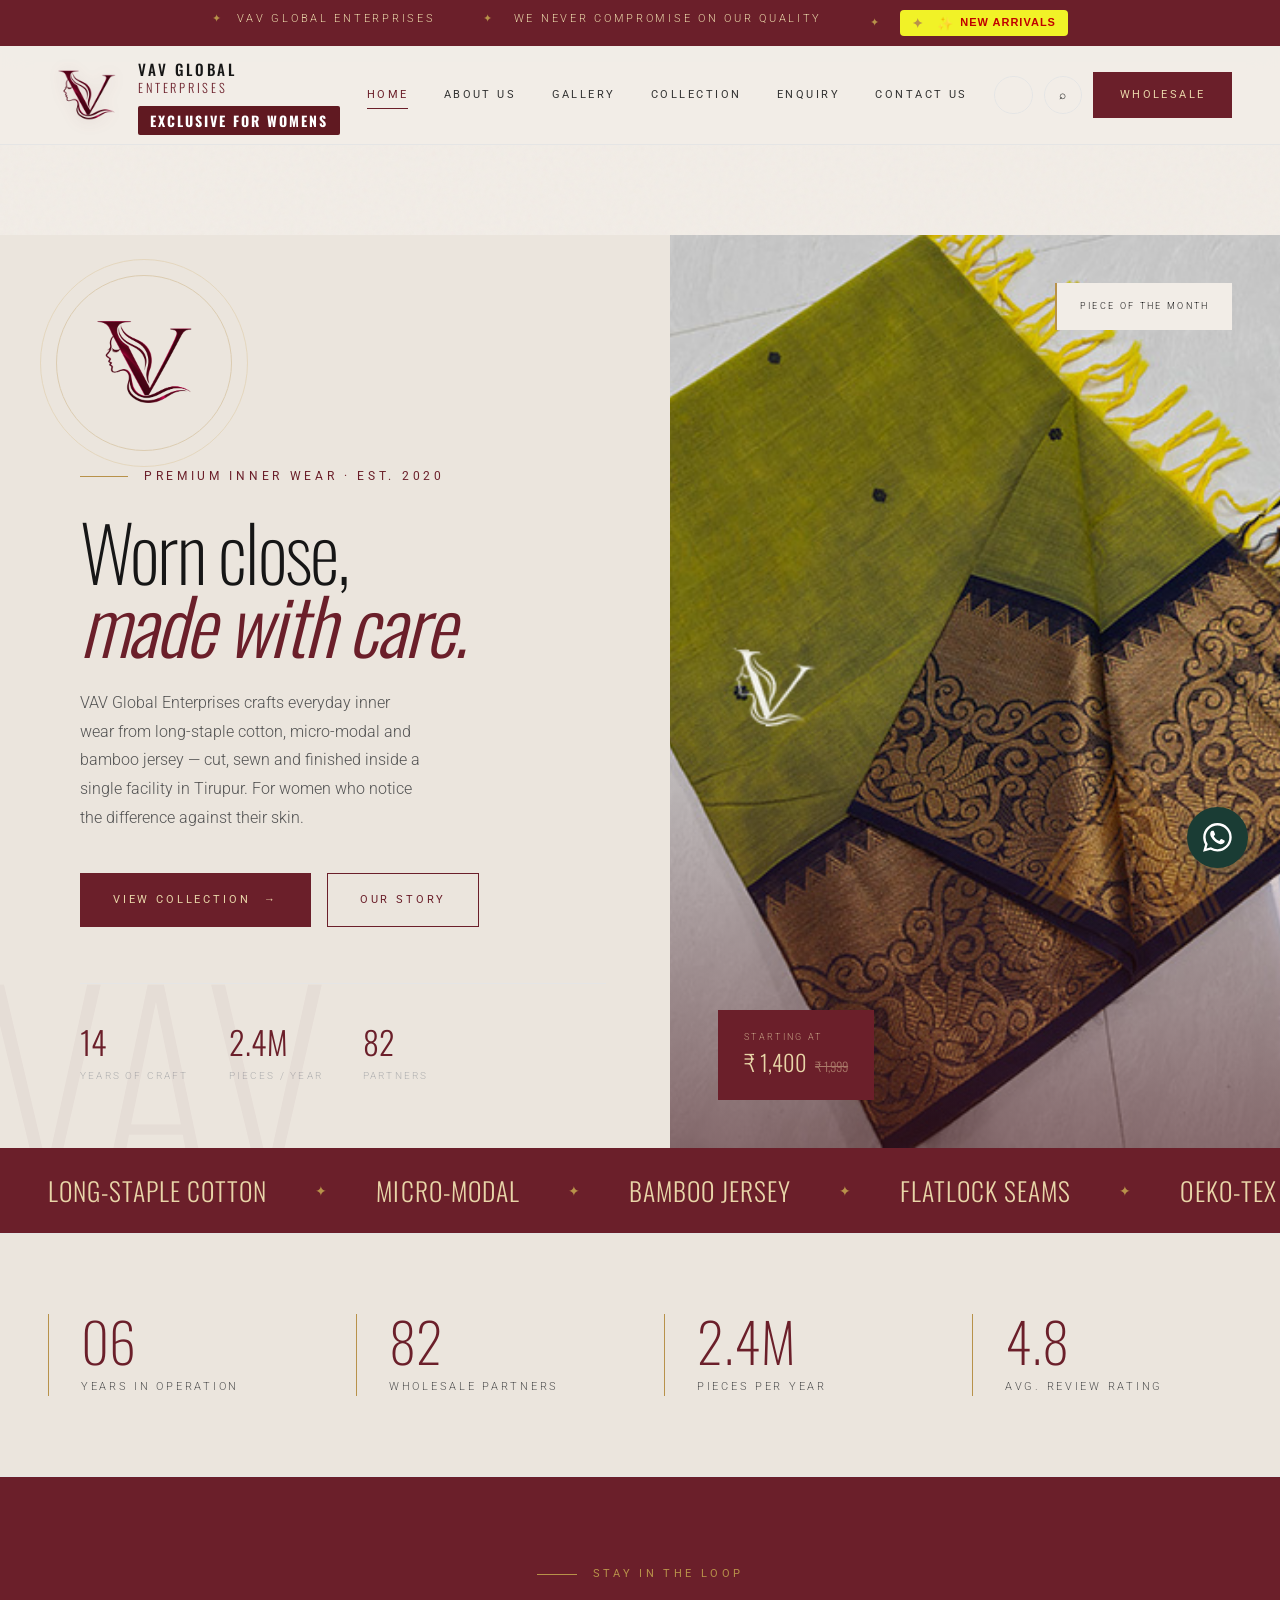
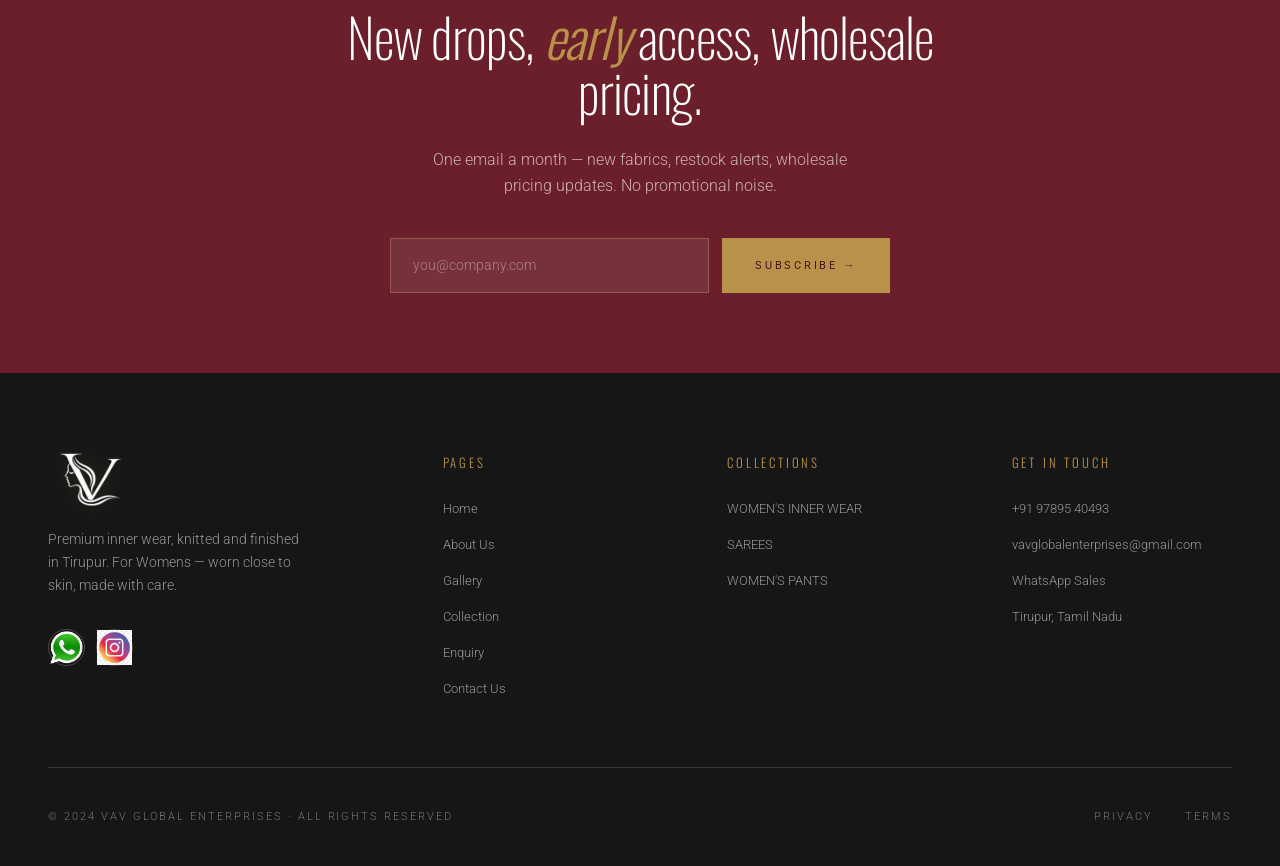
==== commit 076cb813: "Final Version of code Final Version of code" ====
--- a/index.html
+++ b/index.html
@@ -1046,6 +1046,210 @@
   *, *::before, *::after { animation-duration: 0.01ms !important; animation-iteration-count: 1 !important; transition-duration: 0.01ms !important; }
 }
 </style>
+
+<style id="vav-mobile-navigation-final-fix">
+/* ============================================================
+   VAV GLOBAL — FINAL MOBILE/TABLET NAVIGATION FIX
+   This block is intentionally last so it wins over older CSS.
+   ============================================================ */
+
+/* Keep the decorative noise layer behind the real UI. */
+body::before {
+    z-index: 0 !important;
+}
+
+.nav {
+    position: sticky !important;
+    top: 0 !important;
+    z-index: 1000 !important;
+    width: 100% !important;
+    min-width: 0 !important;
+}
+
+.nav__actions {
+    display: flex !important;
+    align-items: center !important;
+    justify-content: flex-end !important;
+    gap: 0.7rem !important;
+    min-width: 0 !important;
+    flex-shrink: 0 !important;
+}
+
+.mobile-menu-btn {
+    display: none !important;
+    appearance: none !important;
+    -webkit-appearance: none !important;
+    width: 42px !important;
+    height: 42px !important;
+    min-width: 42px !important;
+    max-width: 42px !important;
+    min-height: 42px !important;
+    max-height: 42px !important;
+    margin: 0 !important;
+    padding: 8px !important;
+    border: 1px solid var(--wine) !important;
+    border-radius: 50% !important;
+    background: var(--bg) !important;
+    color: var(--wine) !important;
+    position: relative !important;
+    z-index: 1002 !important;
+    flex-direction: column !important;
+    align-items: center !important;
+    justify-content: center !important;
+    gap: 4px !important;
+    overflow: visible !important;
+    cursor: pointer !important;
+    flex-shrink: 0 !important;
+}
+
+.mobile-menu-btn span {
+    display: block !important;
+    width: 20px !important;
+    height: 2px !important;
+    min-width: 20px !important;
+    background: var(--wine) !important;
+    border-radius: 2px !important;
+    opacity: 1 !important;
+    visibility: visible !important;
+    transform-origin: center !important;
+    transition: transform 0.25s ease, opacity 0.25s ease !important;
+}
+
+@media screen and (max-width: 768px) {
+    .nav {
+        padding: 0.7rem 1rem !important;
+        min-height: 68px !important;
+        display: flex !important;
+        align-items: center !important;
+        justify-content: space-between !important;
+        overflow: visible !important;
+        background: rgba(242, 237, 231, 0.98) !important;
+    }
+
+    .nav__logo-link {
+        display: flex !important;
+        align-items: center !important;
+        flex: 0 1 auto !important;
+        min-width: 0 !important;
+    }
+
+    .nav__logo-img {
+        display: block !important;
+        width: auto !important;
+        height: 42px !important;
+        max-height: 42px !important;
+    }
+
+    .nav__logo-text {
+        display: none !important;
+    }
+
+    .nav__menu {
+        display: none !important;
+        position: absolute !important;
+        top: 100% !important;
+        left: 0 !important;
+        right: 0 !important;
+        width: 100% !important;
+        height: auto !important;
+        margin: 0 !important;
+        padding: 8px 0 !important;
+        list-style: none !important;
+        flex-direction: column !important;
+        align-items: stretch !important;
+        gap: 0 !important;
+        background: var(--bg) !important;
+        border-top: 1px solid var(--line) !important;
+        border-bottom: 1px solid var(--line) !important;
+        box-shadow: 0 12px 28px rgba(0,0,0,0.12) !important;
+        z-index: 1001 !important;
+    }
+
+    .nav__menu li {
+        display: block !important;
+        width: 100% !important;
+        margin: 0 !important;
+        padding: 0 !important;
+    }
+
+    .nav__menu li a {
+        display: block !important;
+        width: 100% !important;
+        padding: 15px 20px !important;
+        margin: 0 !important;
+        color: var(--text-emp) !important;
+        font-size: 0.75rem !important;
+        line-height: 1.4 !important;
+        letter-spacing: 0.16em !important;
+        text-transform: uppercase !important;
+        border-bottom: 1px solid var(--line) !important;
+    }
+
+    .nav__menu li:last-child a {
+        border-bottom: 0 !important;
+    }
+
+    .nav__menu a::after {
+        display: none !important;
+    }
+
+    .nav__cta {
+        display: none !important;
+    }
+
+    .nav__icon {
+        display: flex !important;
+        width: 42px !important;
+        height: 42px !important;
+        min-width: 42px !important;
+        flex-shrink: 0 !important;
+    }
+
+    .mobile-menu-btn {
+        display: flex !important;
+    }
+
+    .nav.mobile-open .nav__menu {
+        display: flex !important;
+    }
+
+    .nav.mobile-open .mobile-menu-btn span:nth-child(1) {
+        transform: translateY(6px) rotate(45deg) !important;
+    }
+
+    .nav.mobile-open .mobile-menu-btn span:nth-child(2) {
+        opacity: 0 !important;
+    }
+
+    .nav.mobile-open .mobile-menu-btn span:nth-child(3) {
+        transform: translateY(-6px) rotate(-45deg) !important;
+    }
+}
+
+@media screen and (max-width: 480px) {
+    .nav {
+        padding-left: 10px !important;
+        padding-right: 10px !important;
+    }
+
+    .nav__actions {
+        gap: 5px !important;
+    }
+
+    .nav__icon,
+    .mobile-menu-btn {
+        width: 40px !important;
+        height: 40px !important;
+        min-width: 40px !important;
+        max-width: 40px !important;
+    }
+
+    .mobile-menu-btn span {
+        width: 19px !important;
+        min-width: 19px !important;
+    }
+}
+</style>
 </head>
 <body>
 
@@ -1280,24 +1484,6 @@
     </div>
 
 
-<button 
-    type="button"
-    class="menu-toggle"
-    id="menuToggle"
-    aria-label="Open menu"
-    aria-expanded="false">
-
-    <span></span>
-    <span></span>
-    <span></span>
-</button>
-
-<nav class="main-nav" id="mainNav">
-    <a href="#home">Home</a>
-    <a href="#about">About</a>
-    <a href="#services">Services</a>
-    <a href="#contact">Contact</a>
-</nav>
 
 
   </header>
@@ -2920,61 +3106,66 @@
 
 
 <script>
-document.addEventListener("DOMContentLoaded", function () {
-
-    const nav = document.querySelector(".nav");
-    const menuButton = document.getElementById("mobileMenuBtn");
-
-    if (!nav || !menuButton) {
-        console.error("Mobile navigation elements not found.");
-        return;
+(function () {
+    function initMobileNavigation() {
+        const nav = document.querySelector('.nav');
+        const menuButton = document.getElementById('mobileMenuBtn');
+
+        if (!nav || !menuButton) {
+            console.error('VAV mobile navigation: .nav or #mobileMenuBtn not found.');
+            return;
+        }
+
+        const menu = nav.querySelector('.nav__menu');
+
+        function setMenu(open) {
+            nav.classList.toggle('mobile-open', open);
+            menuButton.setAttribute('aria-expanded', open ? 'true' : 'false');
+            menuButton.setAttribute('aria-label', open ? 'Close navigation menu' : 'Open navigation menu');
+        }
+
+        menuButton.addEventListener('click', function (event) {
+            event.preventDefault();
+            event.stopPropagation();
+            setMenu(!nav.classList.contains('mobile-open'));
+        });
+
+        if (menu) {
+            menu.querySelectorAll('a').forEach(function (link) {
+                link.addEventListener('click', function () {
+                    setMenu(false);
+                });
+            });
+        }
+
+        document.addEventListener('click', function (event) {
+            if (window.innerWidth <= 768 && nav.classList.contains('mobile-open') && !nav.contains(event.target)) {
+                setMenu(false);
+            }
+        });
+
+        document.addEventListener('keydown', function (event) {
+            if (event.key === 'Escape') {
+                setMenu(false);
+            }
+        });
+
+        window.addEventListener('resize', function () {
+            if (window.innerWidth > 768) {
+                setMenu(false);
+            }
+        });
     }
 
-    menuButton.addEventListener("click", function () {
-
-        const isOpen = nav.classList.toggle("mobile-open");
-
-        menuButton.setAttribute(
-            "aria-expanded",
-            isOpen ? "true" : "false"
-        );
-
-        menuButton.setAttribute(
-            "aria-label",
-            isOpen
-                ? "Close navigation menu"
-                : "Open navigation menu"
-        );
-    });
-
-
-    /* Close menu after clicking a link */
-    const menuLinks = nav.querySelectorAll(".nav__menu a");
-
-    menuLinks.forEach(function (link) {
-
-        link.addEventListener("click", function () {
-
-            nav.classList.remove("mobile-open");
-
-            menuButton.setAttribute(
-                "aria-expanded",
-                "false"
-            );
-
-            menuButton.setAttribute(
-                "aria-label",
-                "Open navigation menu"
-            );
-
-        });
-
-    });
-
-});
+    if (document.readyState === 'loading') {
+        document.addEventListener('DOMContentLoaded', initMobileNavigation);
+    } else {
+        initMobileNavigation();
+    }
+})();
 </script>
 
 
 
 </body>
-</html>
+</html>
--- a/style.css
+++ b/style.css
@@ -1,485 +1,201 @@
-/* =========================================
-   RESPONSIVE DESIGN
-   Mobile + Tablet
-   ========================================= */
-
-*,
-*::before,
-*::after {
-    box-sizing: border-box;
-}
-
-html {
-    width: 100%;
-    overflow-x: hidden;
-}
-
-body {
-    width: 100%;
-    max-width: 100%;
-    margin: 0;
-    overflow-x: hidden;
-}
-
-img {
-    max-width: 100%;
-    height: auto;
-    display: block;
-}
-
-.container {
-    width: min(100% - 32px, 1200px);
-    margin-inline: auto;
-}
-
-/* Prevent long text/URLs from breaking layout */
-h1,
-h2,
-h3,
-h4,
-p,
-a {
-    overflow-wrap: anywhere;
-}
-
-/* =========================================
-   TABLET
-   ========================================= */
-
-@media (max-width: 1024px) {
-
-    .container {
-        width: min(100% - 40px, 960px);
-    }
-
-    .form-row {
-        grid-template-columns: 1fr;
-    }
-
-    .product-grid {
-        grid-template-columns: repeat(3, minmax(0, 1fr));
-    }
-
-    .shop_filter {
-        flex-wrap: wrap;
-        justify-content: center;
-    }
-
-    .form-actions {
-        flex-wrap: wrap;
-    }
-
-    .submit {
-        min-width: 180px;
-    }
-}
-
-
-/* =========================================
-   MOBILE
-   ========================================= */
-
-@media (max-width: 767px) {
-
-    .container {
-        width: calc(100% - 24px);
-        max-width: none;
-    }
-
-    /* Typography */
-
-    h1 {
-        font-size: clamp(2rem, 9vw, 3rem);
-        line-height: 1.1;
-    }
-
-    h2 {
-        font-size: clamp(1.6rem, 7vw, 2.3rem);
-    }
-
-    h3 {
-        font-size: 1.25rem;
-    }
-
-    p {
-        font-size: 0.95rem;
-        line-height: 1.6;
-    }
-
-
-    /* Navigation */
-
-    nav {
-        width: 100%;
-    }
-
-    nav ul {
-        flex-direction: column;
-        align-items: stretch;
-        gap: 0.5rem;
-    }
-
-
-    /* Product Grid */
-
-    .product-grid {
-        grid-template-columns: repeat(2, minmax(0, 1fr));
-        gap: 12px;
-    }
-
-    .product {
-        width: 100%;
-        min-width: 0;
-    }
-
-    .product img {
-        width: 100%;
-        height: auto;
-        object-fit: cover;
-    }
-
-
-    /* Category filters */
-
-    .shop_filter {
-        display: flex;
-        width: 100%;
-        gap: 8px;
-        overflow-x: auto;
-        flex-wrap: nowrap;
-        justify-content: flex-start;
-        padding-bottom: 8px;
-        scrollbar-width: thin;
-    }
-
-    .shop_filter label {
-        flex: 0 0 auto;
-        white-space: nowrap;
-    }
-
-
-    /* Forms */
-
-    .form-card {
-        width: 100%;
-        padding: 20px;
-    }
-
-    .form-row {
-        display: grid;
-        grid-template-columns: 1fr;
-        gap: 16px;
-    }
-
-    .field {
-        width: 100%;
-        min-width: 0;
-    }
-
-    .input,
-    .select,
-    .textarea {
-        width: 100%;
-        max-width: 100%;
-        font-size: 16px;
-    }
-
-    .textarea {
-        min-height: 140px;
-    }
-
-
-    /* Form buttons */
-
-    .form-actions {
-        display: flex;
-        flex-direction: column;
-        width: 100%;
-        gap: 12px;
-    }
-
-    .form-actions .submit {
-        width: 100%;
-        min-width: 0;
-    }
-
-
-    /* Tables */
-
-    table {
-        width: 100%;
-        display: block;
-        overflow-x: auto;
-        white-space: nowrap;
-    }
-
-
-    /* Sections */
-
-    section {
-        width: 100%;
-        max-width: 100%;
-        overflow: hidden;
-    }
-
-
-    /* Buttons */
-
-    button {
-        max-width: 100%;
-    }
-
-
-    /* Cards */
-
-    .card {
-        width: 100%;
-        min-width: 0;
-    }
-
-}
-
-
-/* =========================================
-   SMALL MOBILE
-   ========================================= */
-
-@media (max-width: 480px) {
-
-    .container {
-        width: calc(100% - 20px);
-    }
-
-    .product-grid {
-        grid-template-columns: 1fr;
-    }
-
-    .form-card {
-        padding: 16px;
-    }
-
-    .shop_filter label {
-        font-size: 0.8rem;
-        padding: 8px 12px;
-    }
-
-}
-
-/* ================================
-   MOBILE HAMBURGER MENU
-================================ */
-
-.menu-toggle {
-    display: none;
-    border: none;
-    background: transparent;
-    color: #000;
-    font-size: 30px;
-    line-height: 1;
-    padding: 8px 12px;
-    cursor: pointer;
-    position: relative;
-    z-index: 9999;
-}
-
-/* =========================================
-   MOBILE MENU - FINAL FIX
-========================================= */
-
-.menu-toggle {
+/* ============================================================
+   VAV GLOBAL — FINAL MOBILE/TABLET NAVIGATION FIX
+   This block is intentionally last so it wins over older CSS.
+   ============================================================ */
+
+/* Keep the decorative noise layer behind the real UI. */
+body::before {
+    z-index: 0 !important;
+}
+
+.nav {
+    position: sticky !important;
+    top: 0 !important;
+    z-index: 1000 !important;
+    width: 100% !important;
+    min-width: 0 !important;
+}
+
+.nav__actions {
+    display: flex !important;
+    align-items: center !important;
+    justify-content: flex-end !important;
+    gap: 0.7rem !important;
+    min-width: 0 !important;
+    flex-shrink: 0 !important;
+}
+
+.mobile-menu-btn {
     display: none !important;
-    width: 46px;
-    height: 46px;
-    padding: 8px;
-    margin: 0;
-    border: 1px solid rgba(0, 0, 0, 0.12);
-    border-radius: 50%;
-    background: transparent;
-    cursor: pointer;
-    position: relative;
-    z-index: 99999;
-
-    flex-direction: column;
-    align-items: center;
-    justify-content: center;
-    gap: 5px;
-}
-
-.menu-toggle span {
-    display: block;
-    width: 22px;
-    height: 2px;
-    background: #222;
-    border-radius: 2px;
-}
-
-/* =====================================================
-   MOBILE NAVIGATION - FINAL FIX
-===================================================== */
-
-/* Hidden on desktop */
-.mobile-menu-btn {
-    display: none;
-}
-
-/* =====================================================
-   TABLET + MOBILE
-===================================================== */
+    appearance: none !important;
+    -webkit-appearance: none !important;
+    width: 42px !important;
+    height: 42px !important;
+    min-width: 42px !important;
+    max-width: 42px !important;
+    min-height: 42px !important;
+    max-height: 42px !important;
+    margin: 0 !important;
+    padding: 8px !important;
+    border: 1px solid var(--wine) !important;
+    border-radius: 50% !important;
+    background: var(--bg) !important;
+    color: var(--wine) !important;
+    position: relative !important;
+    z-index: 1002 !important;
+    flex-direction: column !important;
+    align-items: center !important;
+    justify-content: center !important;
+    gap: 4px !important;
+    overflow: visible !important;
+    cursor: pointer !important;
+    flex-shrink: 0 !important;
+}
+
+.mobile-menu-btn span {
+    display: block !important;
+    width: 20px !important;
+    height: 2px !important;
+    min-width: 20px !important;
+    background: var(--wine) !important;
+    border-radius: 2px !important;
+    opacity: 1 !important;
+    visibility: visible !important;
+    transform-origin: center !important;
+    transition: transform 0.25s ease, opacity 0.25s ease !important;
+}
 
 @media screen and (max-width: 768px) {
-
     .nav {
-        position: sticky;
-        top: 0;
-        z-index: 9999;
-
-        min-height: 72px;
-        padding: 0.7rem 1rem;
-
-        display: flex;
-        align-items: center;
-        justify-content: space-between;
+        padding: 0.7rem 1rem !important;
+        min-height: 68px !important;
+        display: flex !important;
+        align-items: center !important;
+        justify-content: space-between !important;
+        overflow: visible !important;
+        background: rgba(242, 237, 231, 0.98) !important;
     }
 
     .nav__logo-link {
-        flex-shrink: 0;
+        display: flex !important;
+        align-items: center !important;
+        flex: 0 1 auto !important;
+        min-width: 0 !important;
     }
 
     .nav__logo-img {
-        height: 2.6rem;
-        width: auto;
-    }
-
-    /* Hide desktop links */
+        display: block !important;
+        width: auto !important;
+        height: 42px !important;
+        max-height: 42px !important;
+    }
+
+    .nav__logo-text {
+        display: none !important;
+    }
+
     .nav__menu {
         display: none !important;
-    }
-
-    /* Hide wholesale button */
+        position: absolute !important;
+        top: 100% !important;
+        left: 0 !important;
+        right: 0 !important;
+        width: 100% !important;
+        height: auto !important;
+        margin: 0 !important;
+        padding: 8px 0 !important;
+        list-style: none !important;
+        flex-direction: column !important;
+        align-items: stretch !important;
+        gap: 0 !important;
+        background: var(--bg) !important;
+        border-top: 1px solid var(--line) !important;
+        border-bottom: 1px solid var(--line) !important;
+        box-shadow: 0 12px 28px rgba(0,0,0,0.12) !important;
+        z-index: 1001 !important;
+    }
+
+    .nav__menu li {
+        display: block !important;
+        width: 100% !important;
+        margin: 0 !important;
+        padding: 0 !important;
+    }
+
+    .nav__menu li a {
+        display: block !important;
+        width: 100% !important;
+        padding: 15px 20px !important;
+        margin: 0 !important;
+        color: var(--text-emp) !important;
+        font-size: 0.75rem !important;
+        line-height: 1.4 !important;
+        letter-spacing: 0.16em !important;
+        text-transform: uppercase !important;
+        border-bottom: 1px solid var(--line) !important;
+    }
+
+    .nav__menu li:last-child a {
+        border-bottom: 0 !important;
+    }
+
+    .nav__menu a::after {
+        display: none !important;
+    }
+
     .nav__cta {
         display: none !important;
     }
 
-    /* Keep WhatsApp + Search + Hamburger */
+    .nav__icon {
+        display: flex !important;
+        width: 42px !important;
+        height: 42px !important;
+        min-width: 42px !important;
+        flex-shrink: 0 !important;
+    }
+
+    .mobile-menu-btn {
+        display: flex !important;
+    }
+
+    .nav.mobile-open .nav__menu {
+        display: flex !important;
+    }
+
+    .nav.mobile-open .mobile-menu-btn span:nth-child(1) {
+        transform: translateY(6px) rotate(45deg) !important;
+    }
+
+    .nav.mobile-open .mobile-menu-btn span:nth-child(2) {
+        opacity: 0 !important;
+    }
+
+    .nav.mobile-open .mobile-menu-btn span:nth-child(3) {
+        transform: translateY(-6px) rotate(-45deg) !important;
+    }
+}
+
+@media screen and (max-width: 480px) {
+    .nav {
+        padding-left: 10px !important;
+        padding-right: 10px !important;
+    }
+
     .nav__actions {
-        display: flex;
-        align-items: center;
-        gap: 0.5rem;
-        margin-left: auto;
-    }
-
-    .nav__icon {
-        width: 42px;
-        height: 42px;
-        flex-shrink: 0;
-    }
-
-    /* HAMBURGER */
+        gap: 5px !important;
+    }
+
+    .nav__icon,
     .mobile-menu-btn {
-        display: flex !important;
-
-        width: 42px;
-        height: 42px;
-
-        padding: 8px;
-        margin: 0;
-
-        border: 1px solid var(--line);
-        border-radius: 50%;
-
-        background: transparent;
-
-        align-items: center;
-        justify-content: center;
-        flex-direction: column;
-
-        gap: 4px;
-
-        cursor: pointer;
-
-        position: relative;
-        z-index: 10001;
+        width: 40px !important;
+        height: 40px !important;
+        min-width: 40px !important;
+        max-width: 40px !important;
     }
 
     .mobile-menu-btn span {
-        display: block;
-
-        width: 21px;
-        height: 2px;
-
-        background: var(--wine);
-
-        border-radius: 2px;
-
-        transition:
-            transform 0.3s ease,
-            opacity 0.3s ease;
-    }
-
-    /* =================================================
-       OPEN MOBILE MENU
-    ================================================= */
-
-    .nav.mobile-open .nav__menu {
-        display: flex !important;
-
-        position: absolute;
-
-        top: 100%;
-        left: 0;
-
-        width: 100%;
-
-        margin: 0;
-        padding: 0.8rem 0;
-
-        background: var(--bg);
-
-        border-top: 1px solid var(--line);
-        border-bottom: 1px solid var(--line);
-
-        box-shadow: 0 10px 25px rgba(0,0,0,0.08);
-
-        flex-direction: column;
-
-        gap: 0;
-
-        z-index: 10000;
-    }
-
-    .nav.mobile-open .nav__menu li {
-        width: 100%;
-        list-style: none;
-    }
-
-    .nav.mobile-open .nav__menu a {
-        display: block;
-
-        width: 100%;
-
-        padding: 15px 24px;
-
-        font-size: 0.75rem;
-
-        color: var(--text-emp);
-
-        border-bottom: 1px solid var(--line);
-    }
-
-    .nav.mobile-open .nav__menu li:last-child a {
-        border-bottom: none;
-    }
-
-    /* Hamburger animation */
-    .nav.mobile-open .mobile-menu-btn span:nth-child(1) {
-        transform: translateY(6px) rotate(45deg);
-    }
-
-    .nav.mobile-open .mobile-menu-btn span:nth-child(2) {
-        opacity: 0;
-    }
-
-    .nav.mobile-open .mobile-menu-btn span:nth-child(3) {
-        transform: translateY(-6px) rotate(-45deg);
+        width: 19px !important;
+        min-width: 19px !important;
     }
 }
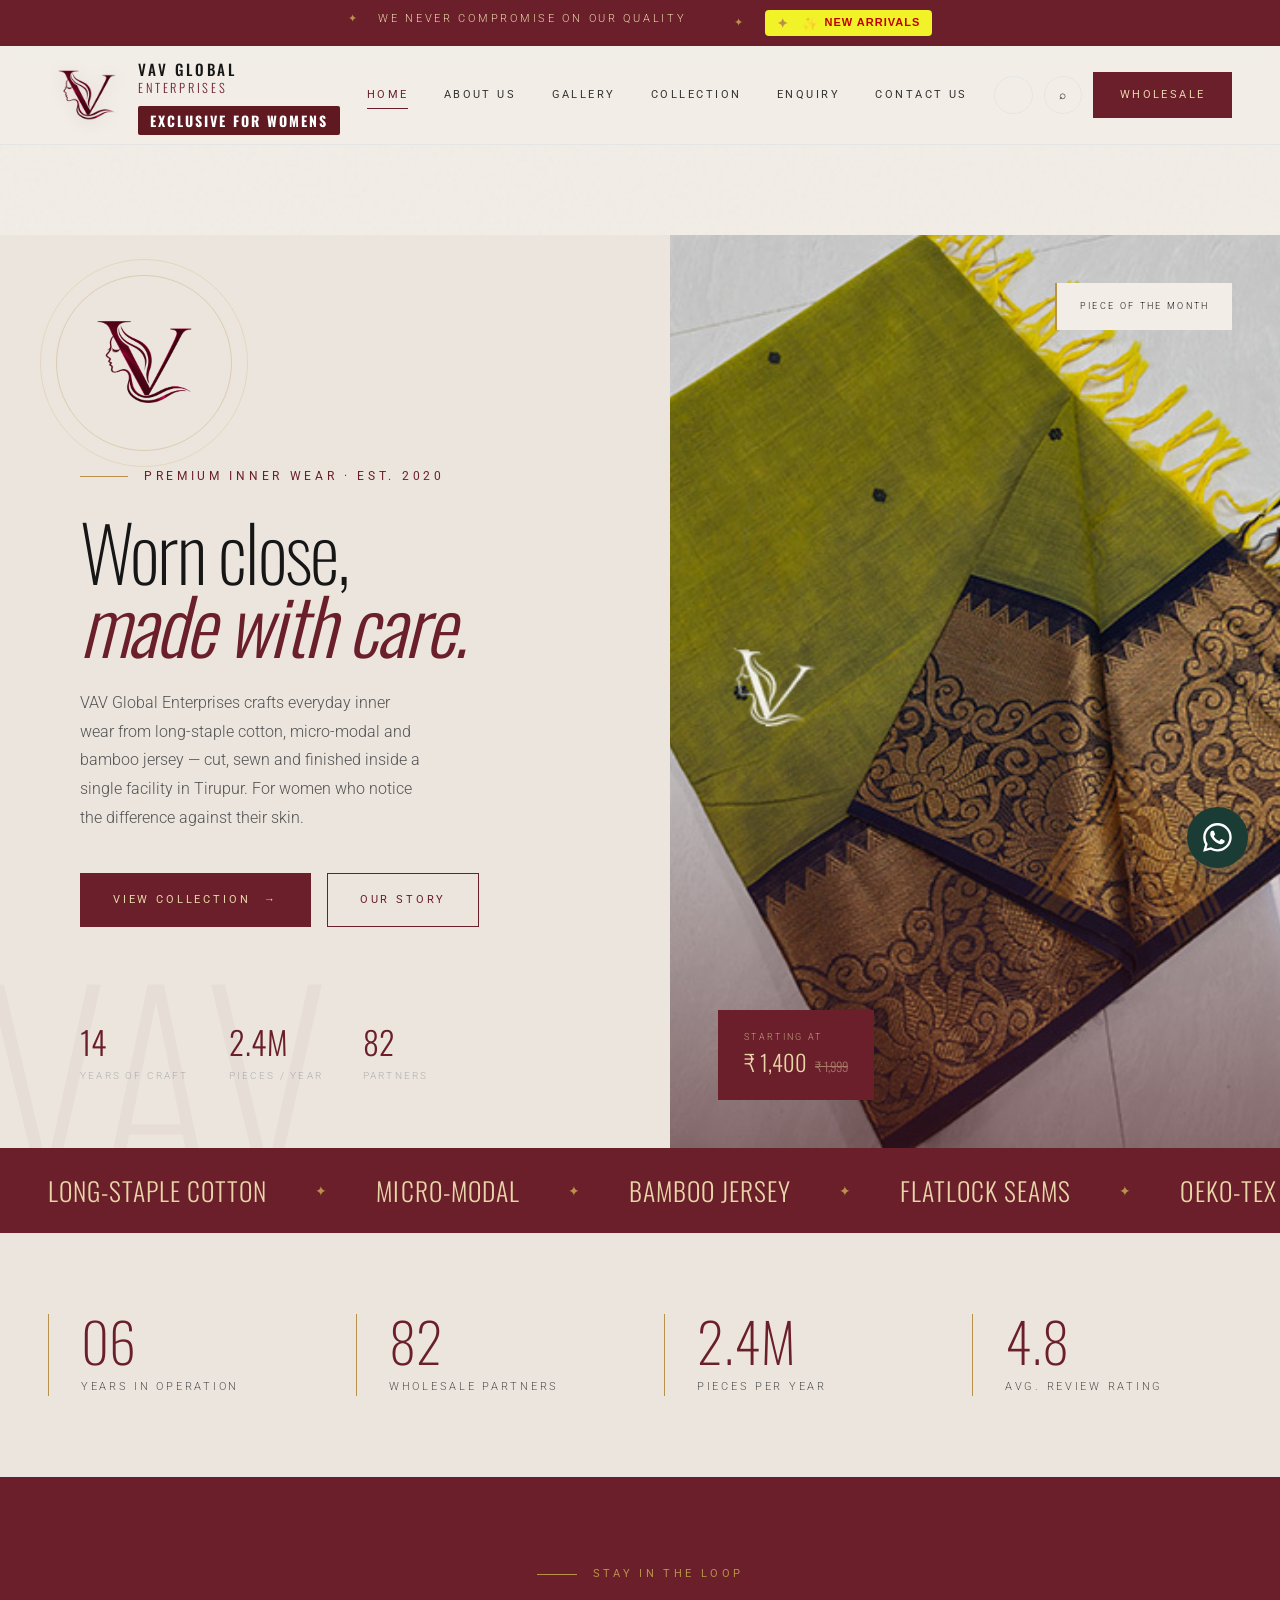
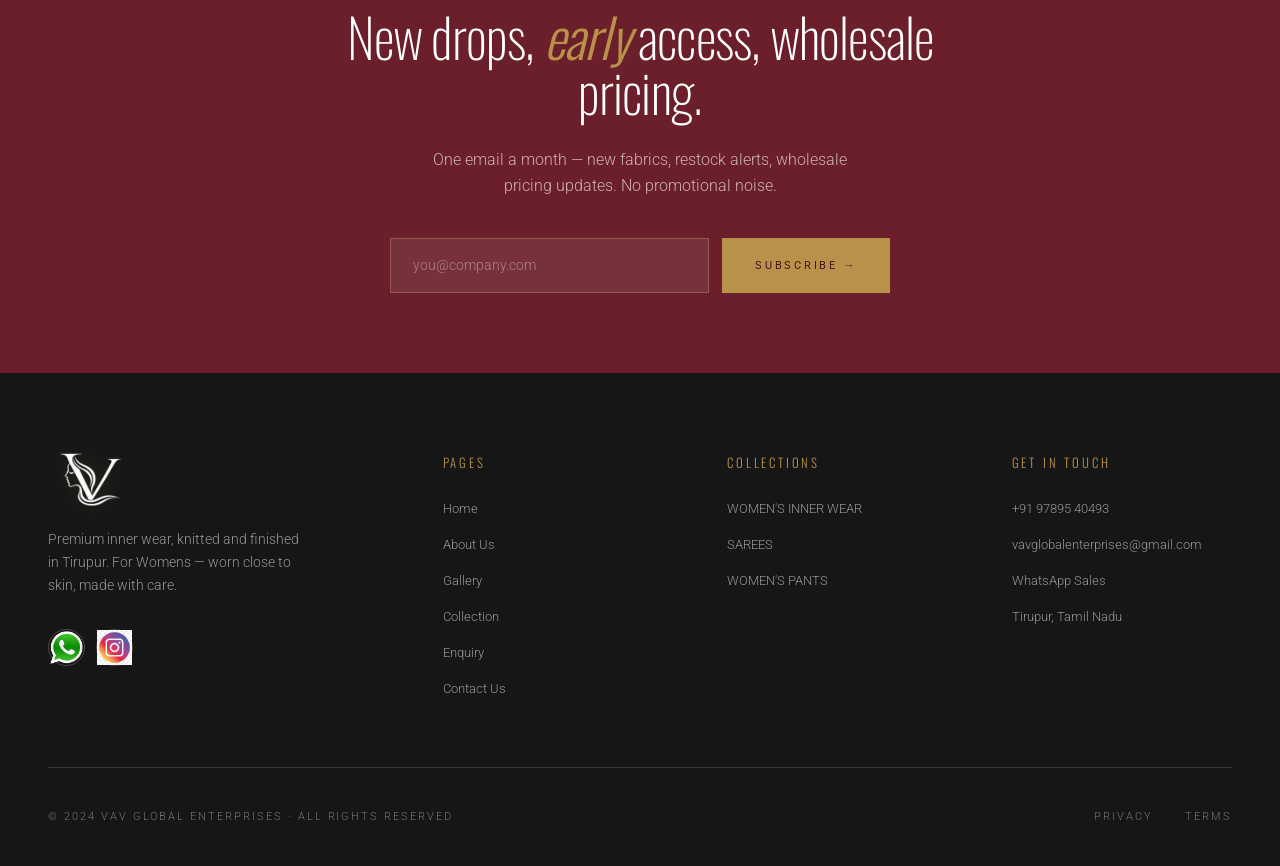
==== commit 97422882: "New Arrival Fixes New Arrival Fixes" ====
--- a/index.html
+++ b/index.html
@@ -98,7 +98,7 @@
 .announce__track {
   display: inline-flex;
   gap: 3rem;
-  animation: announce-scroll 5s linear infinite;
+  animation: announce-scroll 10s linear infinite;
   white-space: nowrap;
 }
 .announce span::before { content: '✦'; margin-right: 0.8rem; color: var(--gold); }
@@ -1256,7 +1256,7 @@
 <!-- ========== ANNOUNCEMENT ========== -->
 <div class="announce">
   <div class="announce__track">
-    <span>VAV Global Enterprises</span>
+    <!-- <span>VAV Global Enterprises</span> -->
     <!-- <span>WhatsApp us for bulk enquiries</span> -->
     <span> We Never Compromise on Our Quality</span>
     
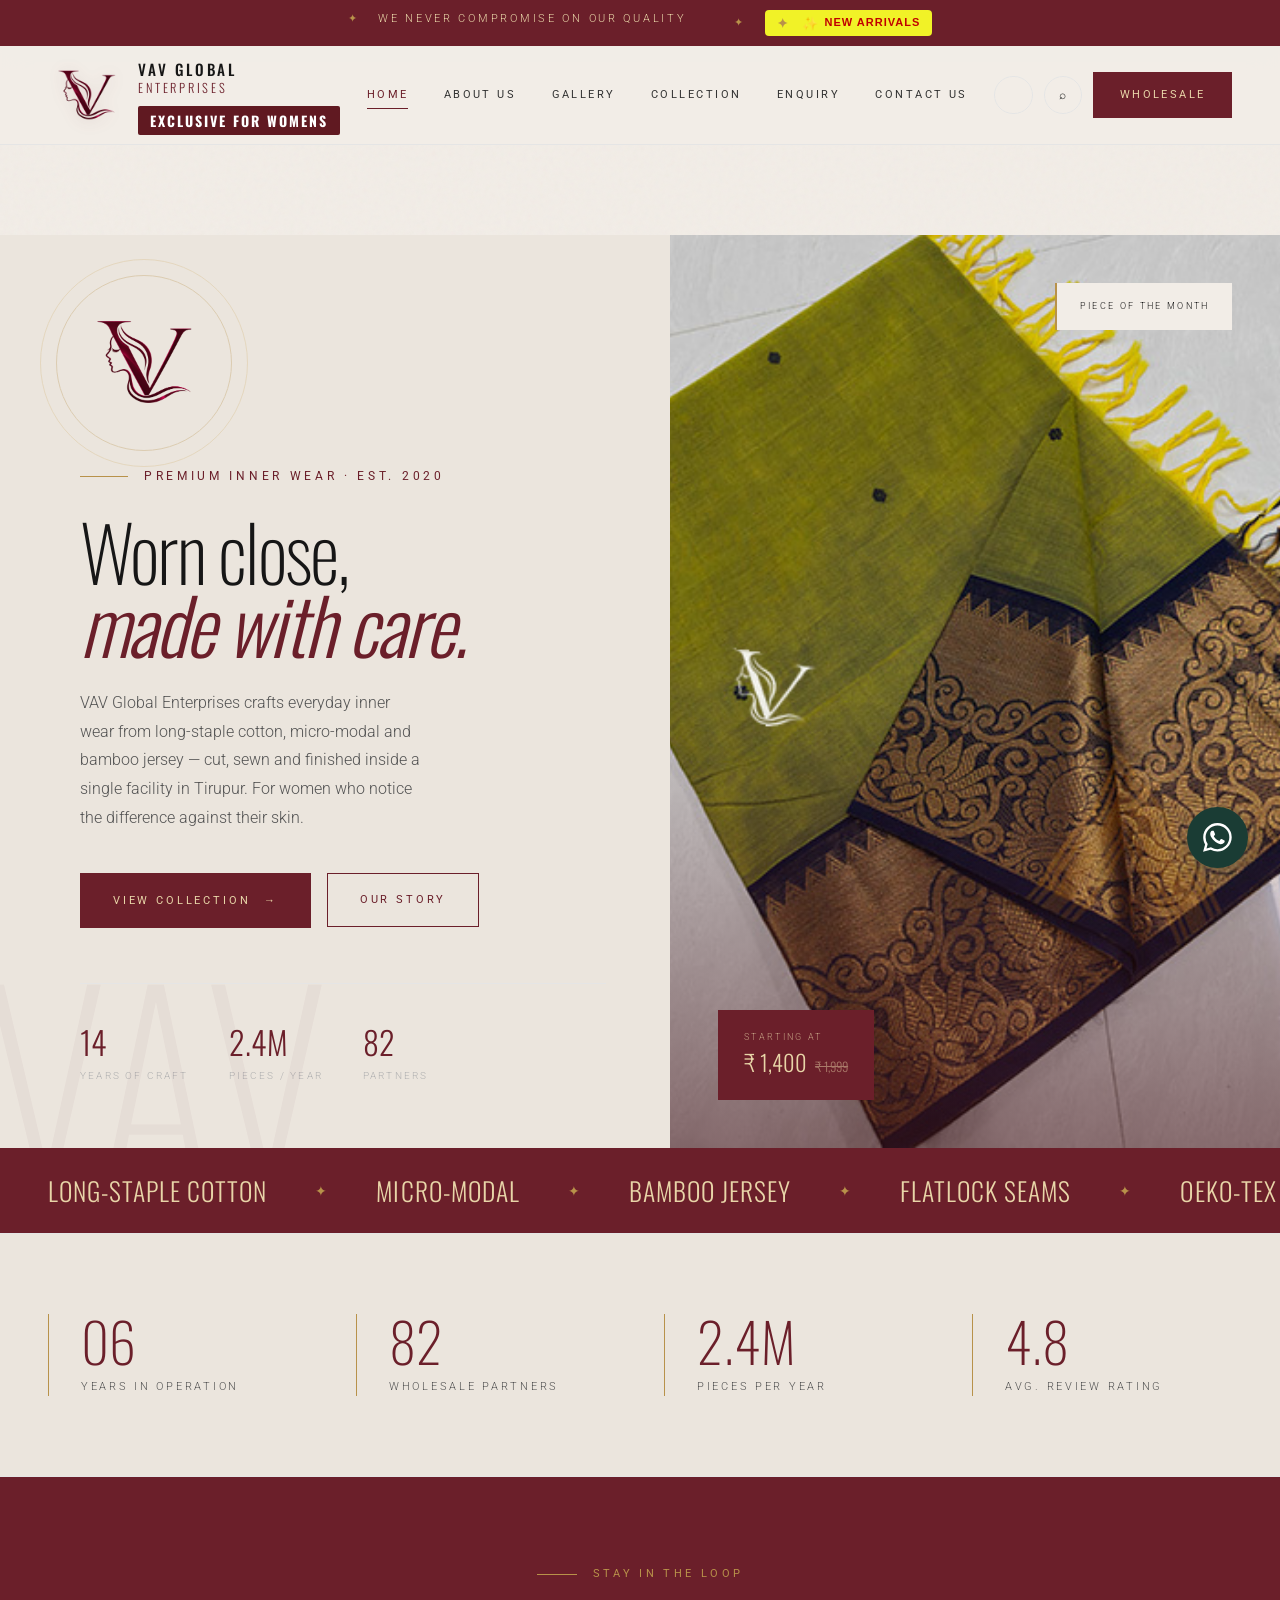
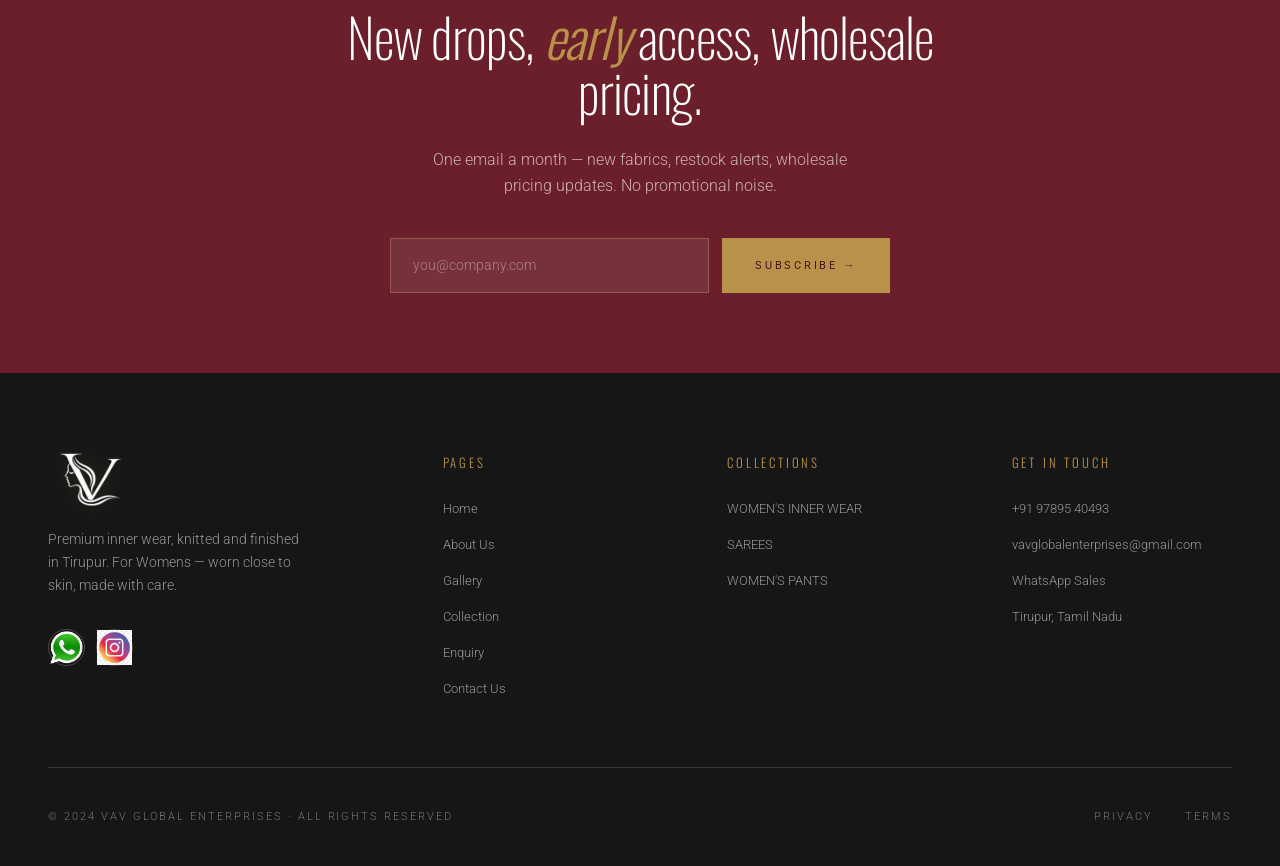
==== commit e4526797: "Google Console Verification File Google Console Verification File" ====
--- a/index.html
+++ b/index.html
@@ -1,6 +1,7 @@
 <!DOCTYPE html>
 <html lang="en">
 <head>
+<meta name="google-site-verification" content="qT7I_BiISIOXFTQnyA4tksHQeo5Awcm3ccTo5yaIwPU" />
 <meta charset="UTF-8">
 <meta name="viewport" content="width=device-width, initial-scale=1.0">
 <meta name="theme-color" content="#ffffff">
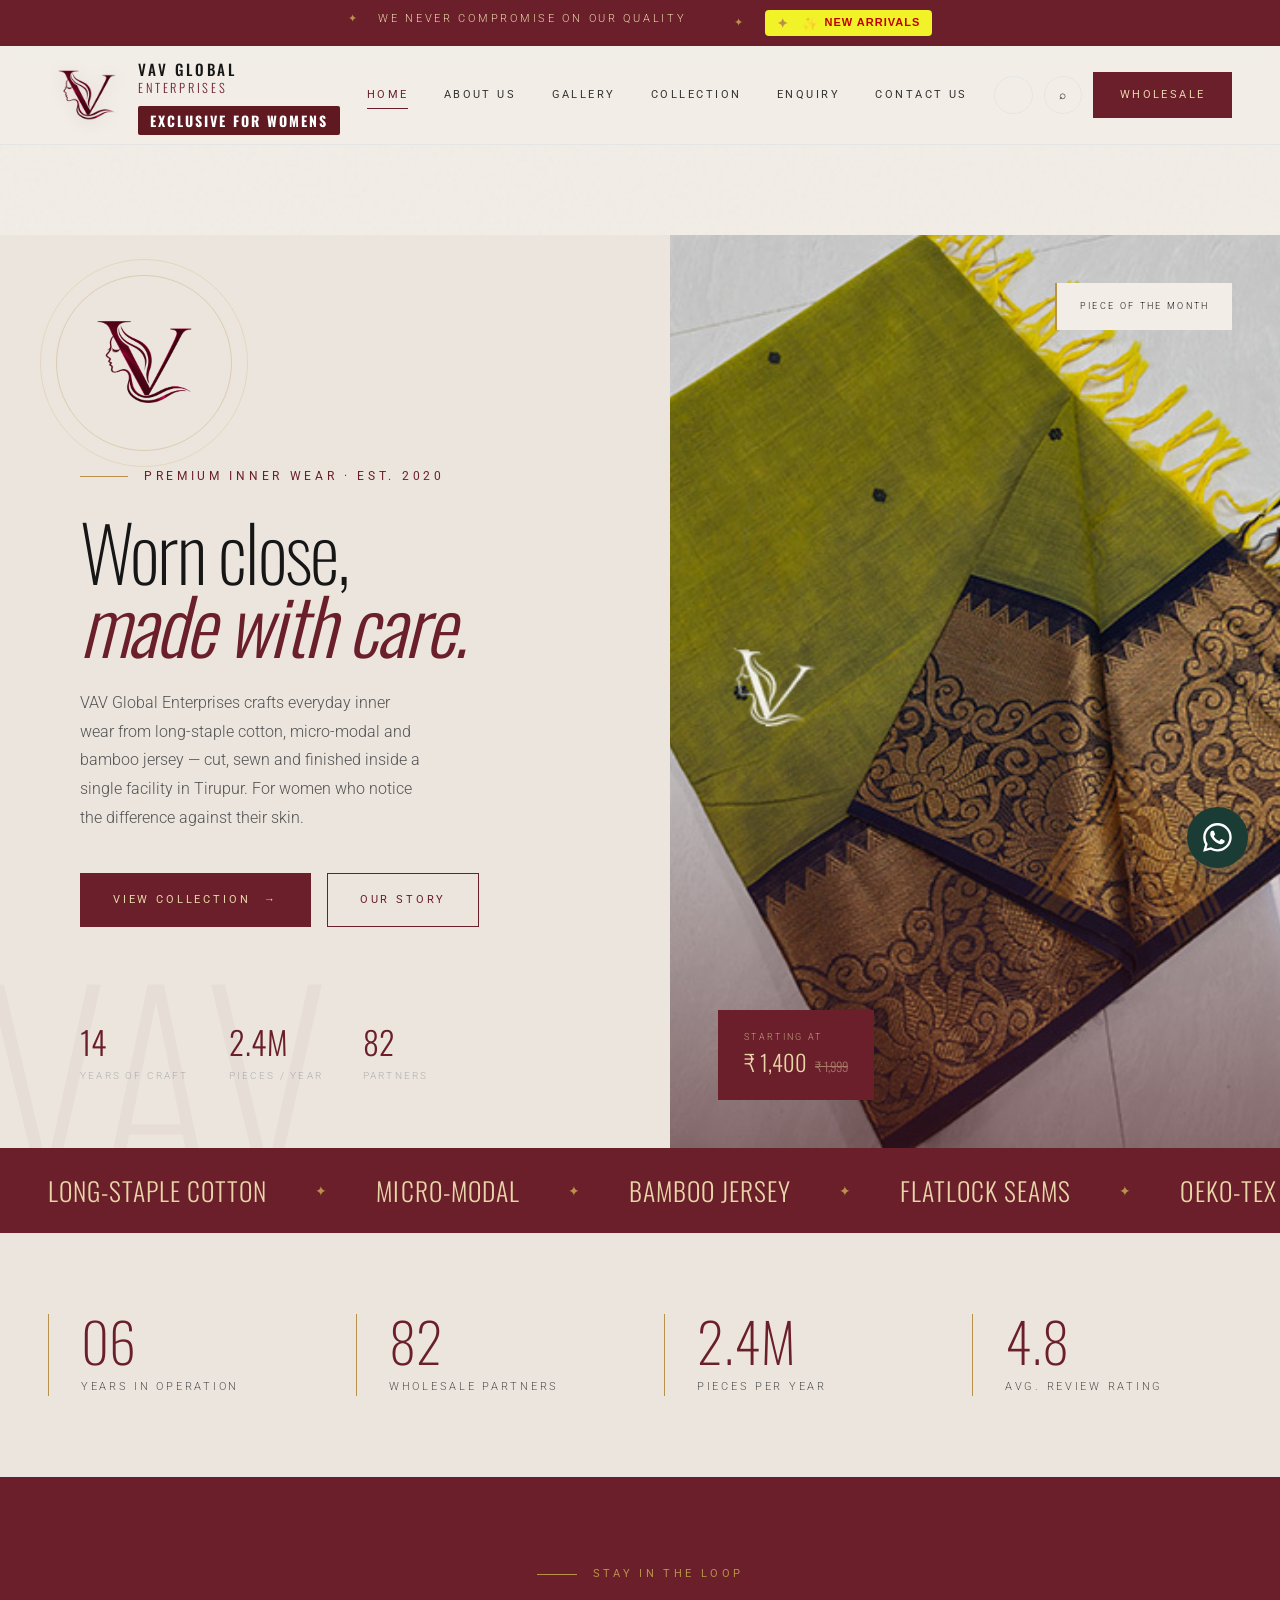
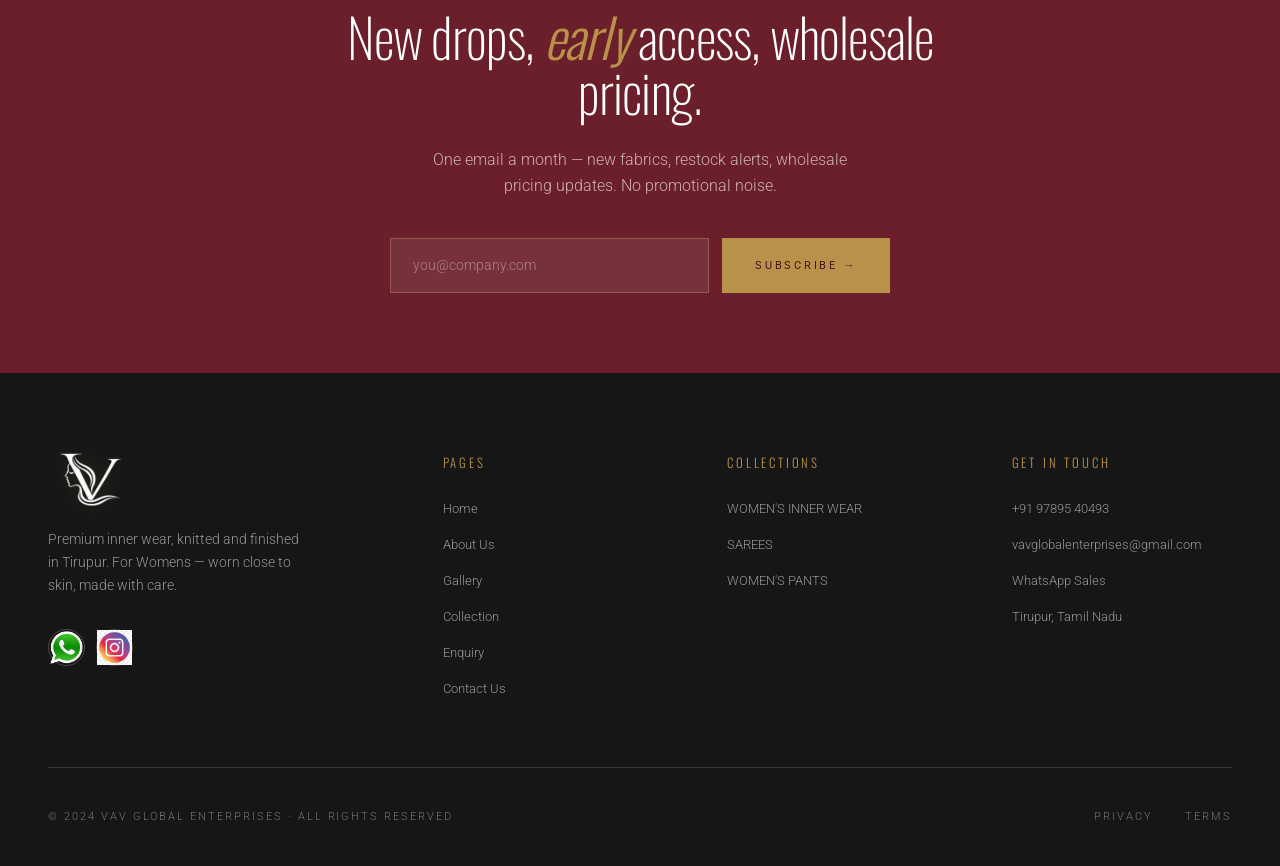
==== commit d771f41a: "Google SEO optimization Google SEO optimization" ====
--- a/index.html
+++ b/index.html
@@ -6,6 +6,17 @@
 <meta name="viewport" content="width=device-width, initial-scale=1.0">
 <meta name="theme-color" content="#ffffff">
 <title>VAV Global Enterprises — Premium Inner Wear</title>
+<meta name="description"
+      content="VAV Global Enterprises offers premium women's inner wear, sarees and quality apparel from Tirupur, Tamil Nadu. Explore our collections and wholesale enquiries.">
+
+<meta name="keywords"
+      content="VAV Global Enterprises, women's inner wear, ladies inner wear, sarees, Tirupur garments, wholesale inner wear, Tamil Nadu apparel, VAV Global">
+
+<meta name="author" content="VAV Global Enterprises">
+
+<meta name="robots" content="index, follow">
+
+<link rel="canonical" href="https://vavglobalenterprises.com/">
 <link rel="stylesheet" href="style.css">
 <link rel="preconnect" href="https://fonts.googleapis.com">
 <link rel="preconnect" href="https://fonts.gstatic.com" crossorigin>
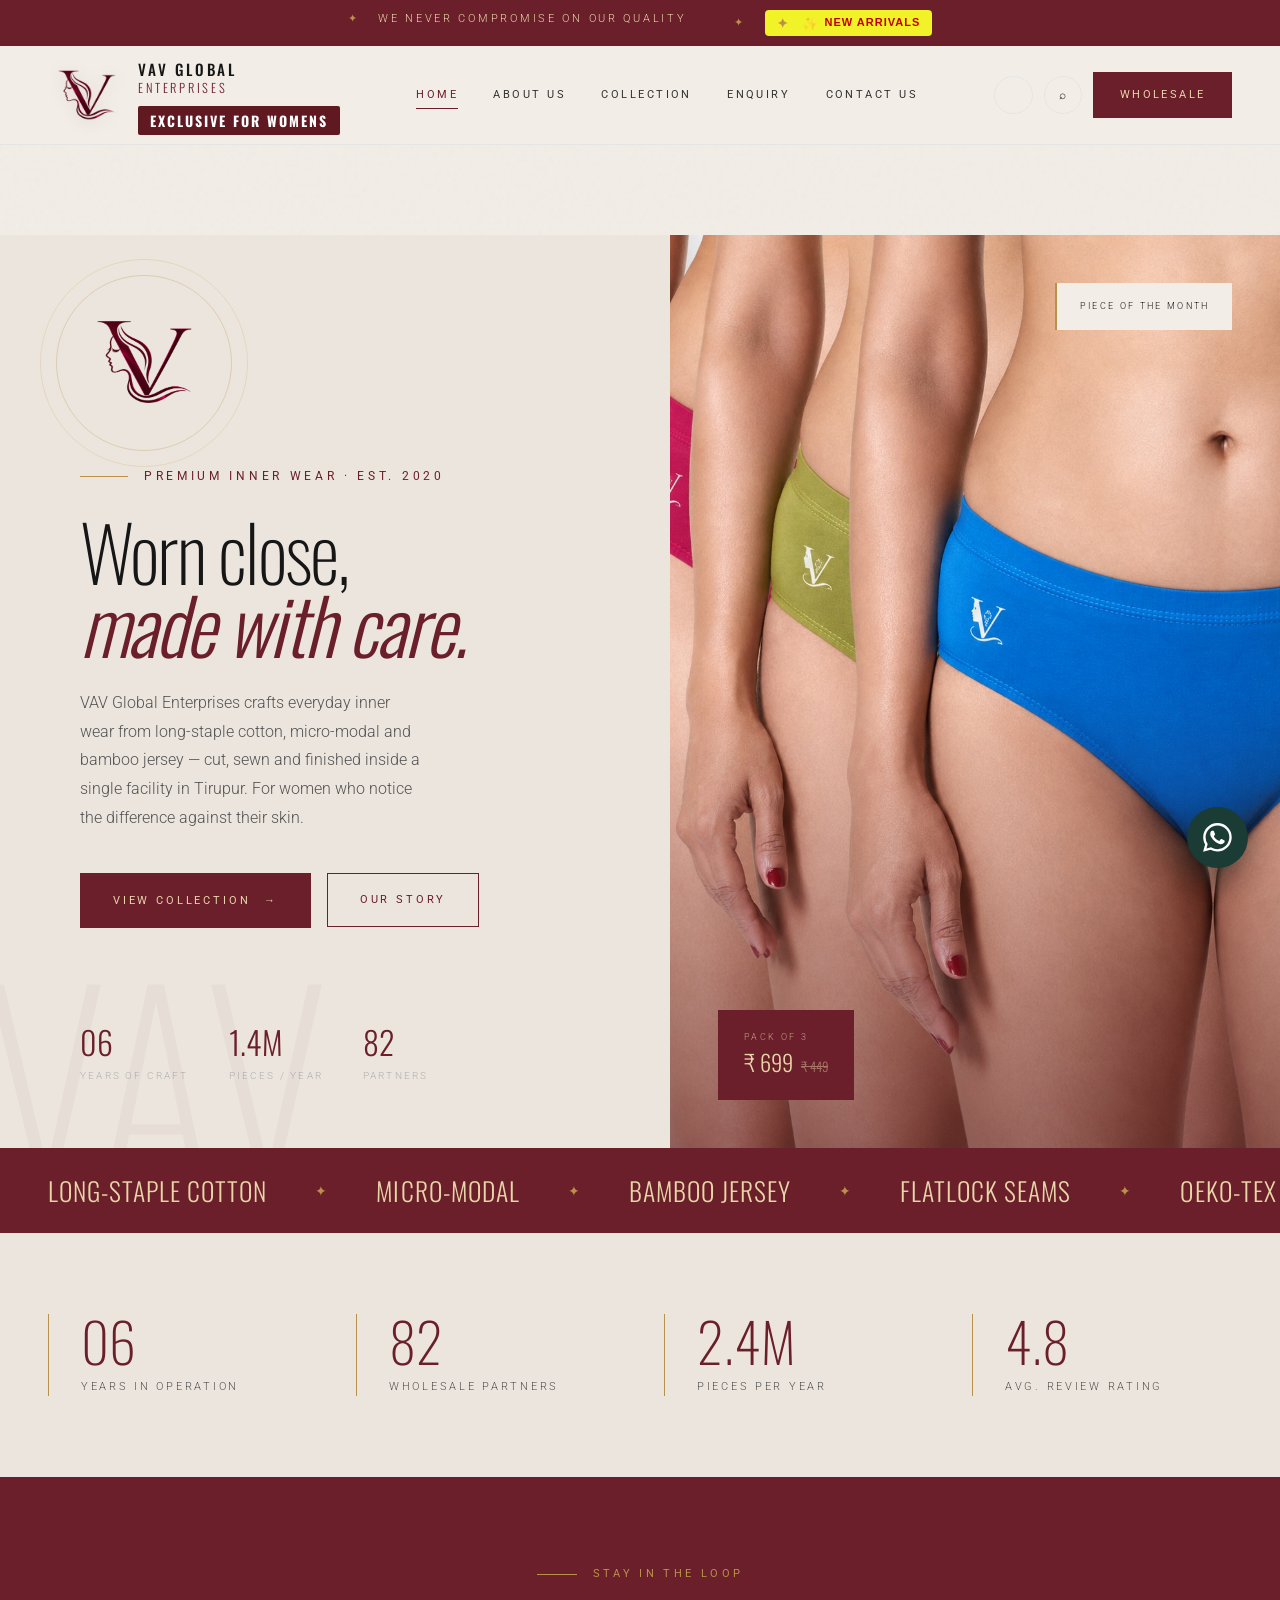
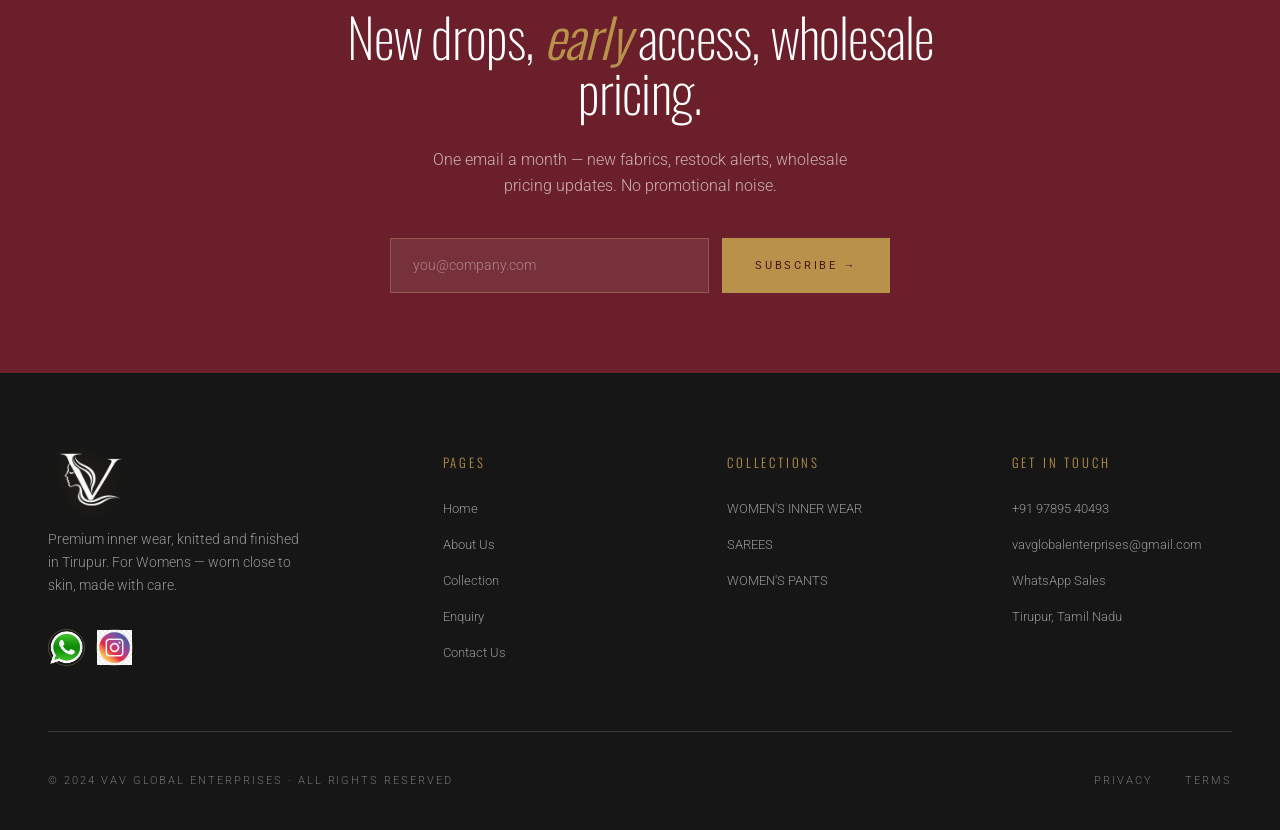
==== commit d862a53b: "Bucketing the Images View Like Amazon Bucketing the Images View Like Amazon" ====
--- a/index.html
+++ b/index.html
@@ -181,7 +181,7 @@
 /* Active nav state via :has() */
 body:not(:has(.page:target)) .nav__menu a[href="#home"],
 body:has(#about:target) .nav__menu a[href="#about"],
-body:has(#gallery:target) .nav__menu a[href="#gallery"],
+/* body:has(#gallery:target) .nav__menu a[href="#gallery"], */
 body:has(#collection:target) .nav__menu a[href="#collection"],
 body:has(#enquiry:target) .nav__menu a[href="#enquiry"],
 body:has(#contact:target) .nav__menu a[href="#contact"] {
@@ -189,7 +189,7 @@
 }
 body:not(:has(.page:target)) .nav__menu a[href="#home"]::after,
 body:has(#about:target) .nav__menu a[href="#about"]::after,
-body:has(#gallery:target) .nav__menu a[href="#gallery"]::after,
+/* body:has(#gallery:target) .nav__menu a[href="#gallery"]::after, */
 body:has(#collection:target) .nav__menu a[href="#collection"]::after,
 body:has(#enquiry:target) .nav__menu a[href="#enquiry"]::after,
 body:has(#contact:target) .nav__menu a[href="#contact"]::after {
@@ -1262,6 +1262,160 @@
     }
 }
 </style>
+
+<style>
+/* ============================================================
+   VAV PRODUCT VARIANT BUCKETS + AMAZON-STYLE GALLERY
+   Works independently for Inner Wear, Bra and Pants.
+   ============================================================ */
+
+.variant-product {
+  min-width: 0;
+}
+
+.variant-main-media {
+  position: relative;
+  background: var(--bg-deep);
+}
+
+.variant-main-image {
+  width: 100%;
+  height: 100%;
+  object-fit: cover;
+  display: block;
+}
+
+.variant-gallery-thumbs {
+  display: flex;
+  gap: 0.55rem;
+  margin: -0.25rem 0 1rem;
+  overflow-x: auto;
+  padding: 0.2rem 0.1rem 0.45rem;
+  scrollbar-width: thin;
+  scrollbar-color: var(--gold) transparent;
+}
+
+.variant-gallery-thumbs::-webkit-scrollbar {
+  height: 4px;
+}
+
+.variant-gallery-thumbs::-webkit-scrollbar-thumb {
+  background: var(--gold);
+  border-radius: 10px;
+}
+
+.variant-thumb {
+  width: 58px;
+  height: 68px;
+  min-width: 58px;
+  padding: 2px;
+  border: 1px solid var(--line);
+  background: var(--bg-card);
+  cursor: pointer;
+  transition: border-color .25s ease, transform .25s ease;
+}
+
+.variant-thumb:hover {
+  transform: translateY(-2px);
+  border-color: var(--wine);
+}
+
+.variant-thumb.active {
+  border: 2px solid var(--wine);
+}
+
+.variant-thumb img {
+  width: 100%;
+  height: 100%;
+  object-fit: cover;
+}
+
+.variant-colour-label {
+  margin: 0.8rem 0 0.55rem;
+  font-size: 0.72rem;
+  color: var(--text-mute);
+  letter-spacing: 0.08em;
+}
+
+.variant-colour-label strong {
+  color: var(--text);
+  font-weight: 500;
+}
+
+.variant-swatches {
+  display: flex;
+  flex-wrap: wrap;
+  gap: 0.75rem;
+  align-items: center;
+}
+
+.variant-swatch {
+  width: 34px;
+  height: 34px;
+  padding: 3px;
+  border: 1px solid var(--line);
+  border-radius: 50%;
+  background: var(--bg-card);
+  display: flex;
+  align-items: center;
+  justify-content: center;
+  cursor: pointer;
+  transition: all .25s ease;
+}
+
+.variant-swatch:hover {
+  transform: scale(1.08);
+  border-color: var(--wine);
+}
+
+.variant-swatch.active {
+  border: 2px solid var(--wine);
+  box-shadow: 0 0 0 2px var(--bg-card), 0 0 0 3px var(--wine);
+}
+
+.variant-swatch__dot {
+  display: block;
+  width: 23px;
+  height: 23px;
+  border-radius: 50%;
+  border: 1px solid rgba(0,0,0,.18);
+}
+
+@media screen and (max-width: 768px) {
+  .variant-gallery-thumbs {
+    gap: 0.45rem;
+  }
+
+  .variant-thumb {
+    width: 54px;
+    height: 64px;
+    min-width: 54px;
+  }
+
+  .variant-swatch {
+    width: 32px;
+    height: 32px;
+  }
+
+  .variant-swatch__dot {
+    width: 21px;
+    height: 21px;
+  }
+}
+
+@media screen and (max-width: 480px) {
+  .variant-thumb {
+    width: 50px;
+    height: 60px;
+    min-width: 50px;
+  }
+
+  .variant-swatches {
+    gap: 0.65rem;
+  }
+}
+</style>
+
 </head>
 <body>
 
@@ -1270,6 +1424,22 @@
   <div class="announce__track">
     <!-- <span>VAV Global Enterprises</span> -->
     <!-- <span>WhatsApp us for bulk enquiries</span> -->
+    <!-- <span class="announcement-quality">
+      ✦ &nbsp; WE NEVER COMPROMISE ON OUR QUALITY &nbsp; ✦
+    </span>
+
+    <span class="announcement-new">
+      ★ &nbsp; NEW ARRIVALS
+    </span> -->
+
+    <!-- Duplicate for seamless continuous scrolling -->
+    <!-- <span class="announcement-quality">
+      ✦ &nbsp; WE NEVER COMPROMISE ON OUR QUALITY &nbsp; ✦
+    </span> -->
+
+    <!-- <span class="announcement-new">
+      ★ &nbsp; NEW ARRIVALS
+    </span> -->
     <span> We Never Compromise on Our Quality</span>
     
     <span>
@@ -1330,6 +1500,13 @@
 
 <a href="https://www.instagram.com/vavglobalenterprises?igsi=OW9meXhidnYxbzc2" class="shimmer-blink-btn">
   <span class="btn-icon">✨</span>NEW ARRIVALS
+    <!-- <span class="announcement-quality">
+      ✦ &nbsp; WE NEVER COMPROMISE ON OUR QUALITY &nbsp; ✦
+    </span> -->
+
+    <!-- <span class="announcement-new">
+      ★ &nbsp; NEW ARRIVALS
+    </span> -->
 </a>
 
 
@@ -1415,7 +1592,7 @@
   <ul class="nav__menu">
     <li><a href="#home">Home</a></li>
     <li><a href="#about">About Us</a></li>
-    <li><a href="#gallery">Gallery</a></li>
+    <!-- <li><a href="#gallery">Gallery</a></li> -->
     <li><a href="#collection">Collection</a></li>
     <li><a href="#enquiry">Enquiry</a></li>
     <li><a href="#contact">Contact Us</a></li>
@@ -1476,22 +1653,22 @@
         <a href="#about" class="btn btn--ghost">Our Story</a>
       </div>
       <div class="hero__stats">
-        <div><div class="hero__stat-num">14</div><div class="hero__stat-label">Years of Craft</div></div>
-        <div><div class="hero__stat-num">2.4M</div><div class="hero__stat-label">Pieces / Year</div></div>
+        <div><div class="hero__stat-num">06</div><div class="hero__stat-label">Years of Craft</div></div>
+        <div><div class="hero__stat-num">1.4M</div><div class="hero__stat-label">Pieces / Year</div></div>
         <div><div class="hero__stat-num">82</div><div class="hero__stat-label">Partners</div></div>
       </div>
     </div>
     <div class="hero__right">
       <div class="hero__media">
-        <img src="Images/Saree1_logo_cloth.jpg" alt="Folded premium cotton inner wear">
+        <img src="WomensInner/Image6.jpeg" alt="Folded premium cotton inner wear">
       </div>
       <div class="hero__badge">
         <div class="hero__badge-label" style="color: #161616;">Piece of the Month</div>
         <!-- <div class="hero__badge-value">Micro-modal Trunk</div> -->
       </div>
       <div class="hero__price-tag">
-        <div class="hero__price-label">Starting at</div>
-        <div class="hero__price-value">₹ 1,400<span class="hero__price-old">₹ 1,999</span></div>
+        <div class="hero__price-label">Pack of 3</div>
+        <div class="hero__price-value">₹ 699<span class="hero__price-old">₹ 449</span></div>
       </div>
     </div>
 
@@ -1745,7 +1922,7 @@
           </div>
           <div class="timeline__item">
             <div class="timeline__year">2024</div>
-            <div class="timeline__title">2.4M Pieces / Year</div>
+            <div class="timeline__title">1.4M Pieces / Year</div>
             <p class="timeline__desc">Now producing 2.4 million pieces annually with 82 wholesale partners across India. Active Base line launched with recycled poly-spandex for sport and long-shift wear.</p>
           </div>
         </div>
@@ -1758,7 +1935,7 @@
 <!-- ========================================== -->
 <!-- ============ GALLERY PAGE =============== -->
 <!-- ========================================== -->
-<main class="page" id="gallery">
+<!-- <main class="page" id="gallery">
 
   <header class="page-hero">
     <div class="page-hero__watermark">Gallery</div>
@@ -1781,32 +1958,32 @@
           
           <div class="gallery__caption"><div class="gallery__caption-num" style="color: white;">The SecondSkin CloudComfort Wireless Bra</div><div class="gallery__caption-title" style="color: black;">
             <p style="color: rgb(241, 206, 7);"></p>Pure Lenzing modal luxury. Zero wires. Zero seams.<br>
-            <!-- 4% spandex<br>
+            4% spandex<br>
             Style:Classic<br>
             Description:Breathable cotton elastane strech fabric<br>
             Specifications:<br>
             ●Full coverage panty with inner elastic for snug fit and all day comfort<br>
             ●Forward side same for added coverage<br>
             ●Oft-grip waist elastic feels easy on skin.<br> -->
-          </div></div>
-        </div>
-        <div class="gallery-item gallery-item--2">
-          <img src="Images/Braaa2.jpeg" alt="Folded cotton">
+          <!-- </div></div> -->
+        <!-- </div> -->
+        <!-- <div class="gallery-item gallery-item--2"> -->
+          <!-- <img src="Images/Braaa2.jpeg" alt="Folded cotton">
           
         <div class="gallery__caption"><div class="gallery__caption-num" style="color: white;">The SecondSkin CloudComfort Wireless Bra</div><div class="gallery__caption-title" style="color: black;">
-            <p style="color: rgb(241, 206, 7);"></p>Pure Lenzing modal luxury. Zero wires. Zero seams.<br>
+            <p style="color: rgb(241, 206, 7);"></p>Pure Lenzing modal luxury. Zero wires. Zero seams.<br> -->
           <!-- <div class="colors"><label><input type="radio" name="color" value="#010080"><span style="background:#010080"></span></label><label><input type="radio" name="color" value="#BCABA1" checked><span style="background:#BCABA1"></span></label><label><input type="radio" name="color" value="#E66E70"><span style="background:#E66E70"></span></label><label><input type="radio" name="color" value="#8B8565"><span style="background:#8B8565"></span></label><label><input type="radio" name="color" value="#8A6F78"><span style="background:#8A6F78"></span></label><label><input type="radio" name="color" value="#967969"><span style="background:#967969"></span></label></div>
           <div class="gallery__caption"><div class="gallery__caption-num">02 / 09</div><div class="gallery__caption-title">Folded, 40s Combed</div></div>
           <div class="colors"><label><input type="radio" name="color" value="#010080"><span style="background:#010080"></span></label><label><input type="radio" name="color" value="#BCABA1" checked><span style="background:#BCABA1"></span></label><label><input type="radio" name="color" value="#E66E70"><span style="background:#E66E70"></span></label><label><input type="radio" name="color" value="#8B8565"><span style="background:#8B8565"></span></label><label><input type="radio" name="color" value="#8A6F78"><span style="background:#8A6F78"></span></label><label><input type="radio" name="color" value="#967969"><span style="background:#967969"></span></label></div> -->
-          </div>
+          <!-- </div>
         </div>
-      </div>
-
-        <div class="gallery-item gallery-item--3">
-          <img src="Images/Saree1.jpeg" alt="Seam detail">
+      </div> -->
+
+        <!-- <div class="gallery-item gallery-item--3">
+          <img src="Images/Saree1.jpeg" alt="Seam detail"> -->
           <!-- <div class="product__meta"><h3 class="product__title">Kanchi cotton</h3><div class="product__price">₹ 1,400</div></div> -->
           <!-- <p class="product__desc">Kanchi Cotton Elegance with Antique Golden Zari</p> -->
-          <div class="gallery__caption"><div class="gallery__caption-num">Kanchi cotton</div><div class="gallery__caption-title">Kanchi Cotton Elegance with Antique Golden Zari</div></div>
+          <!-- <div class="gallery__caption"><div class="gallery__caption-num">Kanchi cotton</div><div class="gallery__caption-title">Kanchi Cotton Elegance with Antique Golden Zari</div></div>
         </div>
 
 
@@ -1816,11 +1993,11 @@
         </div>
 
         <div class="gallery-item gallery-item--5">
-          <img src="WomensInner/Image4.jpeg" alt="Lifestyle">
+          <img src="WomensInner/Image4.jpeg" alt="Lifestyle"> -->
 
           <!-- <div class="gallery__caption"><div class="gallery__caption-num">05 / 09</div><div class="gallery__caption-title">Worn Close</div></div> -->
         
-            <div class="gallery__caption"><div class="gallery__caption-title" style="color: rgb(148, 32, 3);">Modal panty</div><div class="gallery__caption-title" style="color: rgb(247, 243, 4);">
+            <!-- <div class="gallery__caption"><div class="gallery__caption-title" style="color: rgb(148, 32, 3);">Modal panty</div><div class="gallery__caption-title" style="color: rgb(247, 243, 4);">
             <p style="color: rgb(245, 139, 17);"></p>96% cotton<br>
             4% spandex<br>
             Style:Classic<br>
@@ -1832,22 +2009,22 @@
           </div></div>  
         </div>
 
-        <div class="gallery-item gallery-item--6">
-          <img src="Panty/Pant12.jpeg" alt="Factory floor">
+        <div class="gallery-item gallery-item--6"> -->
+          <!-- <img src="Panty/Pant12.jpeg" alt="Factory floor">
           <div class="gallery__caption"><div class="gallery__caption-num" style="color: rgb(255, 255, 252);">Ultra-Stretch Premium Ankle-Length Pants</div><div class="gallery__caption-title" style="color: rgb(15, 3, 3);">
             Elite Comfort High-Rise Cropped Pants<br>
             <strong> Squat-proof thick fabric, 4-way ultra-stretch, premium heavy-knit cotton blend, zero opacity worries</strong><br>
             Contours and flatters, sculpting silhouette, elasticated high-rise waistband, functional pockets.<br>
-           Desk-to-dinner essential, effortlessly chic, crisp tailored finish. <br>
+           Desk-to-dinner essential, effortlessly chic, crisp tailored finish. <br> -->
             <!-- Strap type-Convertible<br> -->
             <!-- Underline Type-Wire Free<br> -->
             <!-- Closure Type:Hook and eye -->
-          </div>
+          <!-- </div>
         </div>
 
         <div class="gallery-item gallery-item--7">
           <img src="Panty/Pant12.jpeg" alt="Modal trunk">
-          <!-- <div class="gallery__caption"><div class="gallery__caption-num">Ultra-Stretch Premium Ankle-Length Pants</div><div class="gallery__caption-title">Elite Comfort High-Rise Cropped Pants</div></div> -->
+          <div class="gallery__caption"><div class="gallery__caption-num">Ultra-Stretch Premium Ankle-Length Pants</div><div class="gallery__caption-title">Elite Comfort High-Rise Cropped Pants</div></div>
           <div class="gallery__caption"><div class="gallery__caption-num" style="color: black;">06 / 09</div><div class="gallery__caption-title" style="color: rgb(15, 3, 3);">
             V circle fit Bra for women | cotton spandex, Wireless, Side cushioning    | Reinforced stitches | Seamless Fit for Full Figure<br>
             <strong> Style</strong><br>
@@ -1855,12 +2032,12 @@
             Bra Cup Coverage-Full coverage <br>
             Strap type-Convertible<br>
             Underline Type-Wire Free<br>
-            Closure Type:Hook and eye</div></div>       
+            Closure Type:Hook and eye</div></div>        -->
         
 
 
 
-        <div class="gallery-item gallery-item--8">
+        <!-- <div class="gallery-item gallery-item--8">
           <img src="Images/braaa6.png" alt="Bamboo jersey">
           <div class="gallery__caption"><div class="gallery__caption-num">08 / 09</div><div class="gallery__caption-title">Bamboo Jersey, Brushed</div></div>
         </div>
@@ -1883,7 +2060,9 @@
     </div>
   </section>
 
-</main>
+</main> -->
+
+
 
 <!-- ========================================== -->
 <!-- ============ COLLECTION PAGE ============ -->
@@ -1939,10 +2118,10 @@
       </div>
 
       <div class="product-grid">
-        <article class="product" data-cat="WOMEN'S INNER WEAR">
+      <!-- <article class="product" data-cat="WOMEN'S INNER WEAR">
           <div class="product__media">
-            <span class="product__badge">Bestseller</span>
-            <img src="WomensInner\Image1.jpeg" alt="Men's cotton vest">
+            <span class="product__badge product__badge--new">New</span>
+            <img src="WomensInner\Image2.jpeg" alt="Women's bamboo brief">
             <a href="#enquiry" class="product__quick"><span class="product__quick-label">Enquire</span><span class="product__quick-arrow">→</span></a>
           </div>
           <div class="product__meta"><h3 class="product__title">Cloud soft panty</h3><div class="product__price">₹ 160</div></div>
@@ -1954,14 +2133,12 @@
             ●Full coverage panty with inner elastic for snug fit and all day comfort<br>
             ●Forward side same for added coverage<br>
             ●Oft-grip waist elastic feels easy on skin.<br>
-          <!-- <p class="product__desc">Men's essential vest in 40s combed cotton. Flatlock seams, no-roll armholes.</p> -->
-          <!-- <div class="product__swatches"><span class="product__swatch product__swatch--white"></span><span class="product__swatch product__swatch--grey"></span><span class="product__swatch product__swatch--black"></span><span class="product__swatch product__swatch--wine"></span></div> -->
-        </article>
-
-        <article class="product" data-cat="WOMEN'S INNER WEAR">
+          <div class="product__swatches"><span class="product__swatch product__swatch--sage"></span><span class="product__swatch product__swatch--clay"></span><span class="product__swatch product__swatch--white"></span></div>
+        </article> -->
+        <!-- <article class="product" data-cat="WOMEN'S INNER WEAR">
           <div class="product__media">
             <span class="product__badge product__badge--new">New</span>
-            <img src="WomensInner\Image2.jpeg" alt="Women's bamboo brief">
+            <img src="WomensInner\Image4.jpeg" alt="Premium modal trunk">
             <a href="#enquiry" class="product__quick"><span class="product__quick-label">Enquire</span><span class="product__quick-arrow">→</span></a>
           </div>
           <div class="product__meta"><h3 class="product__title">Cloud soft panty</h3><div class="product__price">₹ 160</div></div>
@@ -1973,73 +2150,16 @@
             ●Full coverage panty with inner elastic for snug fit and all day comfort<br>
             ●Forward side same for added coverage<br>
             ●Oft-grip waist elastic feels easy on skin.<br>
-          <!-- <div class="product__swatches"><span class="product__swatch product__swatch--sage"></span><span class="product__swatch product__swatch--clay"></span><span class="product__swatch product__swatch--white"></span></div> -->
-        </article>
-
+          <div class="product__swatches"><span class="product__swatch product__swatch--black"></span><span class="product__swatch product__swatch--navy"></span><span class="product__swatch product__swatch--wine"></span></div>
+        </article> -->
         <article class="product" data-cat="WOMEN'S INNER WEAR">
           <div class="product__media">
-            <span class="product__badge product__badge--new">Limited</span>
-            <img src="WomensInner\Image3.jpeg" alt="Premium modal trunk">
-            <a href="#enquiry" class="product__quick"><span class="product__quick-label">Enquire</span><span class="product__quick-arrow">→</span></a>
-          </div>
-          <div class="product__meta"><h3 class="product__title">Cloud soft panty</h3><div class="product__price">₹ 160</div></div>
-            <p style="color: white;"></p>96% cotton<br>
-            4% spandex<br>
-            Style:<strong>Classic</strong><br>
-            <strong>Description:</strong>Breathable cotton elastane strech fabric<br>
-            <strong>Specifications:</strong><br>
-            ●Full coverage panty with inner elastic for snug fit and all day comfort<br>
-            ●Forward side same for added coverage<br>
-            ●Oft-grip waist elastic feels easy on skin.<br>
-          <!-- <div class="product__swatches"><span class="product__swatch product__swatch--black"></span><span class="product__swatch product__swatch--navy"></span><span class="product__swatch product__swatch--wine"></span></div> -->
-        </article>
-
-
-        <article class="product" data-cat="WOMEN'S INNER WEAR">
-          <div class="product__media">
-            <span class="product__badge product__badge--new">Limited</span>
-            <img src="WomensInner\Image4.jpeg" alt="Premium modal trunk">
-            <a href="#enquiry" class="product__quick"><span class="product__quick-label">Enquire</span><span class="product__quick-arrow">→</span></a>
-          </div>
-          <div class="product__meta"><h3 class="product__title">Cloud soft panty</h3><div class="product__price">₹ 160</div></div>
-            <p style="color: white;"></p>96% cotton<br>
-            4% spandex<br>
-            Style:<strong>Classic</strong><br>
-            <strong>Description:</strong>Breathable cotton elastane strech fabric<br>
-            <strong>Specifications:</strong><br>
-            ●Full coverage panty with inner elastic for snug fit and all day comfort<br>
-            ●Forward side same for added coverage<br>
-            ●Oft-grip waist elastic feels easy on skin.<br>
-          <!-- <div class="product__swatches"><span class="product__swatch product__swatch--black"></span><span class="product__swatch product__swatch--navy"></span><span class="product__swatch product__swatch--wine"></span></div> -->
-        </article>
-
-
-        <article class="product" data-cat="WOMEN'S INNER WEAR">
-          <div class="product__media">
-            <span class="product__badge product__badge--new">Limited</span>
-            <img src="WomensInner\Image5.jpeg" alt="Premium modal trunk">
-            <a href="#enquiry" class="product__quick"><span class="product__quick-label">Enquire</span><span class="product__quick-arrow">→</span></a>
-          </div>
-          <div class="product__meta"><h3 class="product__title">Cloud soft panty</h3><div class="product__price">₹ 160</div></div>
-            <p style="color: white;"></p>96% cotton<br>
-            4% spandex<br>
-            Style:<strong>Classic</strong><br>
-            <strong>Description:</strong>Breathable cotton elastane strech fabric<br>
-            <strong>Specifications:</strong><br>
-            ●Full coverage panty with inner elastic for snug fit and all day comfort<br>
-            ●Forward side same for added coverage<br>
-            ●Oft-grip waist elastic feels easy on skin.<br>
-          <!-- <div class="product__swatches"><span class="product__swatch product__swatch--black"></span><span class="product__swatch product__swatch--navy"></span><span class="product__swatch product__swatch--wine"></span></div> -->
-        </article>
-
-        <article class="product" data-cat="WOMEN'S INNER WEAR">
-          <div class="product__media">
-            <span class="product__badge product__badge--new">Limited</span>
+            <span class="product__badge product__badge--new">New</span>
             <img src="WomensInner\Image6.jpeg" alt="Premium modal trunk">
             <a href="#enquiry" class="product__quick"><span class="product__quick-label">Enquire</span><span class="product__quick-arrow">→</span></a>
           </div>
-          <!-- <div class="product__meta"><h3 class="product__title">Micro-modal Trunk</h3><div class="product__price">₹ 890<span class="product__price-old">₹ 1,190</span></div></div>
-          <p class="product__desc">220 gsm Lenzing modal. Bonded waistband, single back panel, no side seams.</p> -->
+          <!-- <div class="product__meta"><h3 class="product__title">Micro-modal Trunk</h3><div class="product__price">₹ 890<span class="product__price-old">₹ 1,190</span></div></div> -->
+          <!-- <p class="product__desc">220 gsm Lenzing modal. Bonded waistband, single back panel, no side seams.</p> -->
             <div class="product__meta"><h3 class="product__title">Cloud soft panty - Combo</h3><div class="product__price">Pack of 3-₹.449</div></div>
             <p style="color: white;"></p>96% cotton<br>
             4% spandex<br>
@@ -2051,13 +2171,10 @@
             ●Oft-grip waist elastic feels easy on skin.<br>
           <!-- <div class="product__swatches"><span class="product__swatch product__swatch--black"></span><span class="product__swatch product__swatch--navy"></span><span class="product__swatch product__swatch--wine"></span></div> -->
         </article>
-
-
-
-        <article class="product" data-cat="WOMEN'S INNER WEAR">
+        <!-- <article class="product" data-cat="WOMEN'S INNER WEAR">
           <div class="product__media">
-            <span class="product__badge product__badge--new">Limited</span>
-            <img src="WomensInner\Image8.jpeg" alt="Premium modal trunk">
+            <span class="product__badge product__badge--new">New</span>
+            <img src="WomensInner\Image9.jpeg" alt="Premium modal trunk">
             <a href="#enquiry" class="product__quick"><span class="product__quick-label">Enquire</span><span class="product__quick-arrow">→</span></a>
           </div>
             <div class="product__meta"><h3 class="product__title">Cloud soft panty</h3><div class="product__price">₹ 160</div></div>
@@ -2069,16 +2186,12 @@
             ●Full coverage panty with inner elastic for snug fit and all day comfort<br>
             ●Forward side same for added coverage<br>
             ●Oft-grip waist elastic feels easy on skin.<br>
-          <!-- <div class="product__meta"><h3 class="product__title">Micro-modal Trunk</h3><div class="product__price">₹ 890<span class="product__price-old">₹ 1,190</span></div></div>
-          <p class="product__desc">220 gsm Lenzing modal. Bonded waistband, single back panel, no side seams.</p> -->
-          <!-- <div class="product__swatches"><span class="product__swatch product__swatch--black"></span><span class="product__swatch product__swatch--navy"></span><span class="product__swatch product__swatch--wine"></span></div> -->
-        </article>
-
-
-        <article class="product" data-cat="WOMEN'S INNER WEAR">
+          <div class="product__swatches"><span class="product__swatch product__swatch--black"></span><span class="product__swatch product__swatch--navy"></span><span class="product__swatch product__swatch--wine"></span></div>
+        </article> -->
+        <!-- <article class="product" data-cat="WOMEN'S INNER WEAR">
           <div class="product__media">
-            <span class="product__badge product__badge--new">Limited</span>
-            <img src="WomensInner\Image9.jpeg" alt="Premium modal trunk">
+            <span class="product__badge product__badge--new">New</span>
+            <img src="WomensInner\Image11.jpeg" alt="Premium modal trunk">
             <a href="#enquiry" class="product__quick"><span class="product__quick-label">Enquire</span><span class="product__quick-arrow">→</span></a>
           </div>
             <div class="product__meta"><h3 class="product__title">Cloud soft panty</h3><div class="product__price">₹ 160</div></div>
@@ -2090,13 +2203,12 @@
             ●Full coverage panty with inner elastic for snug fit and all day comfort<br>
             ●Forward side same for added coverage<br>
             ●Oft-grip waist elastic feels easy on skin.<br>
-          <!-- <div class="product__swatches"><span class="product__swatch product__swatch--black"></span><span class="product__swatch product__swatch--navy"></span><span class="product__swatch product__swatch--wine"></span></div> -->
-        </article>
-
-        <article class="product" data-cat="WOMEN'S INNER WEAR">
+          <div class="product__swatches"><span class="product__swatch product__swatch--black"></span><span class="product__swatch product__swatch--navy"></span><span class="product__swatch product__swatch--wine"></span></div>
+        </article> -->
+       <!-- <article class="product" data-cat="WOMEN'S INNER WEAR">
           <div class="product__media">
-            <span class="product__badge product__badge--new">Limited</span>
-            <img src="WomensInner\Image10.jpeg" alt="Premium modal trunk">
+            <span class="product__badge product__badge--new">New</span>
+            <img src="WomensInner\Image13.jpeg" alt="Premium modal trunk">
             <a href="#enquiry" class="product__quick"><span class="product__quick-label">Enquire</span><span class="product__quick-arrow">→</span></a>
           </div>
             <div class="product__meta"><h3 class="product__title">Cloud soft panty</h3><div class="product__price">₹ 160</div></div>
@@ -2108,93 +2220,17 @@
             ●Full coverage panty with inner elastic for snug fit and all day comfort<br>
             ●Forward side same for added coverage<br>
             ●Oft-grip waist elastic feels easy on skin.<br>
-          <!-- <div class="product__swatches"><span class="product__swatch product__swatch--black"></span><span class="product__swatch product__swatch--navy"></span><span class="product__swatch product__swatch--wine"></span></div> -->
-        </article>
-
-
-        <article class="product" data-cat="WOMEN'S INNER WEAR">
+          <div class="product__swatches"><span class="product__swatch product__swatch--black"></span><span class="product__swatch product__swatch--navy"></span><span class="product__swatch product__swatch--wine"></span></div>
+        </article> -->
+        <!-- <article class="product" data-cat="WOMEN'S INNER WEAR">
           <div class="product__media">
-            <span class="product__badge product__badge--new">Limited</span>
-            <img src="WomensInner\Image11.jpeg" alt="Premium modal trunk">
-            <a href="#enquiry" class="product__quick"><span class="product__quick-label">Enquire</span><span class="product__quick-arrow">→</span></a>
-          </div>
-            <div class="product__meta"><h3 class="product__title">Cloud soft panty</h3><div class="product__price">₹ 160</div></div>
-            <p style="color: white;"></p>96% cotton<br>
-            4% spandex<br>
-            Style:<strong>Classic</strong><br>
-            <strong>Description:</strong>Breathable cotton elastane strech fabric<br>
-            <strong>Specifications:</strong><br>
-            ●Full coverage panty with inner elastic for snug fit and all day comfort<br>
-            ●Forward side same for added coverage<br>
-            ●Oft-grip waist elastic feels easy on skin.<br>
-          <!-- <div class="product__swatches"><span class="product__swatch product__swatch--black"></span><span class="product__swatch product__swatch--navy"></span><span class="product__swatch product__swatch--wine"></span></div> -->
-        </article>
-
-        <article class="product" data-cat="WOMEN'S INNER WEAR">
-          <div class="product__media">
-            <span class="product__badge product__badge--new">Limited</span>
-            <img src="WomensInner\Image12.jpeg" alt="Premium modal trunk">
-            <a href="#enquiry" class="product__quick"><span class="product__quick-label">Enquire</span><span class="product__quick-arrow">→</span></a>
-          </div>
-            <div class="product__meta"><h3 class="product__title">Cloud soft panty</h3><div class="product__price">₹ 160</div></div>
-            <p style="color: white;"></p>96% cotton<br>
-            4% spandex<br>
-            Style:<strong>Classic</strong><br>
-            <strong>Description:</strong>Breathable cotton elastane strech fabric<br>
-            <strong>Specifications:</strong><br>
-            ●Full coverage panty with inner elastic for snug fit and all day comfort<br>
-            ●Forward side same for added coverage<br>
-            ●Oft-grip waist elastic feels easy on skin.<br>
-          <!-- <div class="product__swatches"><span class="product__swatch product__swatch--black"></span><span class="product__swatch product__swatch--navy"></span><span class="product__swatch product__swatch--wine"></span></div> -->
-        </article>
-
-        <article class="product" data-cat="WOMEN'S INNER WEAR">
-          <div class="product__media">
-            <span class="product__badge product__badge--new">Limited</span>
-            <img src="WomensInner\Image13.jpeg" alt="Premium modal trunk">
-            <a href="#enquiry" class="product__quick"><span class="product__quick-label">Enquire</span><span class="product__quick-arrow">→</span></a>
-          </div>
-            <div class="product__meta"><h3 class="product__title">Cloud soft panty</h3><div class="product__price">₹ 160</div></div>
-            <p style="color: white;"></p>96% cotton<br>
-            4% spandex<br>
-            Style:<strong>Classic</strong><br>
-            <strong>Description:</strong>Breathable cotton elastane strech fabric<br>
-            <strong>Specifications:</strong><br>
-            ●Full coverage panty with inner elastic for snug fit and all day comfort<br>
-            ●Forward side same for added coverage<br>
-            ●Oft-grip waist elastic feels easy on skin.<br>
-          <!-- <div class="product__swatches"><span class="product__swatch product__swatch--black"></span><span class="product__swatch product__swatch--navy"></span><span class="product__swatch product__swatch--wine"></span></div> -->
-        </article>
-
-        <article class="product" data-cat="WOMEN'S INNER WEAR">
-          <div class="product__media">
-            <span class="product__badge product__badge--new">Limited</span>
-            <img src="WomensInner\Image14.jpeg" alt="Premium modal trunk">
-            <a href="#enquiry" class="product__quick"><span class="product__quick-label">Enquire</span><span class="product__quick-arrow">→</span></a>
-          </div>
-            <div class="product__meta"><h3 class="product__title">Cloud soft panty</h3><div class="product__price">₹ 160</div></div>
-            <p style="color: white;"></p>96% cotton<br>
-            4% spandex<br>
-            Style:<strong>Classic</strong><br>
-            <strong>Description:</strong>Breathable cotton elastane strech fabric<br>
-            <strong>Specifications:</strong><br>
-            ●Full coverage panty with inner elastic for snug fit and all day comfort<br>
-            ●Forward side same for added coverage<br>
-            ●Oft-grip waist elastic feels easy on skin.<br>
-          <!-- <div class="product__swatches"><span class="product__swatch product__swatch--black"></span><span class="product__swatch product__swatch--navy"></span><span class="product__swatch product__swatch--wine"></span></div> -->
-        </article>
-
-
-
-        <article class="product" data-cat="WOMEN'S INNER WEAR">
-          <div class="product__media">
-            <span class="product__badge product__badge--new">Limited</span>
+            <span class="product__badge product__badge--new">New</span>
             <img src="Images\Braaa1.jpeg" alt="Premium modal trunk">
             <a href="#enquiry" class="product__quick"><span class="product__quick-label">Enquire</span><span class="product__quick-arrow">→</span></a>
           </div>
           <div class="product__meta"><h3 class="product__title">The SecondSkin CloudComfort Wireless Bra</h3><div class="product__price">₹ 339<span class="product__price-old">₹ 899</span></div></div>
           <p class="product__desc">Pure Lenzing modal luxury. Zero wires. Zero seams.</p>
-          <!-- <div class="product__swatches"><span class="product__swatch product__swatch--black"></span><span class="product__swatch product__swatch--navy"></span><span class="product__swatch product__swatch--wine"></span></div> -->
+          <div class="product__swatches"><span class="product__swatch product__swatch--black"></span><span class="product__swatch product__swatch--navy"></span><span class="product__swatch product__swatch--wine"></span></div>
           <div class="product__swatches">
             <span class="product__swatch" style="background-color: #000185;"></span>
             <span class="product__swatch" style="background-color: #b9988a;"></span>
@@ -2204,70 +2240,63 @@
             <span class="product__swatch" style="background-color: #94786b;"></span>
           </div>
 
-        </article>
-
-        <article class="product" data-cat="WOMEN'S INNER WEAR">
+        </article> -->
+      <!-- <article class="product" data-cat="WOMEN'S INNER WEAR">
           <div class="product__media">
-            <span class="product__badge product__badge--new">Limited</span>
-            <img src="Images\Braaa2.jpeg" alt="Premium modal trunk">
+            <span class="product__badge product__badge--new">New</span>
+            <img src="Images\Braaa3.jpeg" alt="Premium modal trunk">
             <a href="#enquiry" class="product__quick"><span class="product__quick-label">Enquire</span><span class="product__quick-arrow">→</span></a>
-          </div>
+          </div> -->
           <!-- <div class="product__meta"><h3 class="product__title">Micro-modal Trunk</h3><div class="product__price">₹ 890<span class="product__price-old">₹ 1,190</span></div></div>
           <p class="product__desc">220 gsm Lenzing modal. Bonded waistband, single back panel, no side seams.</p>
-          <div class="product__swatches"><span class="product__swatch product__swatch--black"></span><span class="product__swatch product__swatch--navy"></span><span class="product__swatch product__swatch--wine"></span></div>
-         -->
-        
-           <div class="product__meta"><h3 class="product__title">The SecondSkin CloudComfort Wireless Bra</h3><div class="product__price">₹ 339<span class="product__price-old">₹ 899</span></div></div>
-          <p class="product__desc">Pure Lenzing modal luxury. Zero wires. Zero seams.</p>
+          <div class="product__swatches"><span class="product__swatch product__swatch--black"></span><span class="product__swatch product__swatch--navy"></span><span class="product__swatch product__swatch--wine"></span></div> -->
+          <!-- <div class="product__meta"><h3 class="product__title">The SecondSkin CloudComfort Wireless Bra</h3><div class="product__price">₹ 339<span class="product__price-old">₹ 899</span></div></div>
+          <p class="product__desc">Pure Lenzing modal luxury. Zero wires. Zero seams.</p> -->
           <!-- <div class="product__swatches"><span class="product__swatch product__swatch--black"></span><span class="product__swatch product__swatch--navy"></span><span class="product__swatch product__swatch--wine"></span></div> -->
-          <div class="product__swatches">
+          <!-- <div class="product__swatches">
             <span class="product__swatch" style="background-color: #000185;"></span>
             <span class="product__swatch" style="background-color: #b9988a;"></span>
             <span class="product__swatch" style="background-color: #e26a6a;"></span>
             <span class="product__swatch" style="background-color: #838063;"></span>
             <span class="product__swatch" style="background-color: #846b77;"></span>
             <span class="product__swatch" style="background-color: #94786b;"></span>
-          </div>
-        
-        
-        </article>
-
-
-        <article class="product" data-cat="WOMEN'S INNER WEAR">
+          </div>         -->
+        <!-- </article> -->
+        <!-- <article class="product" data-cat="WOMEN'S INNER WEAR">
           <div class="product__media">
-            <span class="product__badge product__badge--new">Limited</span>
-            <img src="Images\Braaa3.jpeg" alt="Premium modal trunk">
+            <span class="product__badge product__badge--new">New</span>
+            <img src="Images\Braaa5.jpeg" alt="Premium modal trunk">
             <a href="#enquiry" class="product__quick"><span class="product__quick-label">Enquire</span><span class="product__quick-arrow">→</span></a>
-          </div>
+          </div> -->
           <!-- <div class="product__meta"><h3 class="product__title">Micro-modal Trunk</h3><div class="product__price">₹ 890<span class="product__price-old">₹ 1,190</span></div></div>
           <p class="product__desc">220 gsm Lenzing modal. Bonded waistband, single back panel, no side seams.</p>
           <div class="product__swatches"><span class="product__swatch product__swatch--black"></span><span class="product__swatch product__swatch--navy"></span><span class="product__swatch product__swatch--wine"></span></div> -->
+<!--         
           <div class="product__meta"><h3 class="product__title">The SecondSkin CloudComfort Wireless Bra</h3><div class="product__price">₹ 339<span class="product__price-old">₹ 899</span></div></div>
-          <p class="product__desc">Pure Lenzing modal luxury. Zero wires. Zero seams.</p>
+          <p class="product__desc">Pure Lenzing modal luxury. Zero wires. Zero seams.</p> -->
           <!-- <div class="product__swatches"><span class="product__swatch product__swatch--black"></span><span class="product__swatch product__swatch--navy"></span><span class="product__swatch product__swatch--wine"></span></div> -->
-          <div class="product__swatches">
+          <!-- <div class="product__swatches">
             <span class="product__swatch" style="background-color: #000185;"></span>
             <span class="product__swatch" style="background-color: #b9988a;"></span>
             <span class="product__swatch" style="background-color: #e26a6a;"></span>
             <span class="product__swatch" style="background-color: #838063;"></span>
             <span class="product__swatch" style="background-color: #846b77;"></span>
             <span class="product__swatch" style="background-color: #94786b;"></span>
-          </div>        
-        </article>
-
-        <article class="product" data-cat="WOMEN'S INNER WEAR">
+          </div>         -->
+        <!-- </article> -->
+        <!-- <article class="product" data-cat="WOMEN'S INNER WEAR">
           <div class="product__media">
-            <span class="product__badge product__badge--new">Limited</span>
-            <img src="Images\Braaa4.jpeg" alt="Premium modal trunk">
+            <span class="product__badge product__badge--new">New</span>
+            <img src="Images\Braaa7.jpeg" alt="Premium modal trunk">
             <a href="#enquiry" class="product__quick"><span class="product__quick-label">Enquire</span><span class="product__quick-arrow">→</span></a>
-          </div>
+          </div> -->
           <!-- <div class="product__meta"><h3 class="product__title">Micro-modal Trunk</h3><div class="product__price">₹ 890<span class="product__price-old">₹ 1,190</span></div></div>
           <p class="product__desc">220 gsm Lenzing modal. Bonded waistband, single back panel, no side seams.</p>
           <div class="product__swatches"><span class="product__swatch product__swatch--black"></span><span class="product__swatch product__swatch--navy"></span><span class="product__swatch product__swatch--wine"></span></div> -->
-          <div class="product__meta"><h3 class="product__title">The SecondSkin CloudComfort Wireless Bra</h3><div class="product__price">₹ 339<span class="product__price-old">₹ 899</span></div></div>
-          <p class="product__desc">Pure Lenzing modal luxury. Zero wires. Zero seams.</p>
+          <!-- <div class="product__meta"><h3 class="product__title">The SecondSkin CloudComfort Wireless Bra</h3><div class="product__price">₹ 339<span class="product__price-old">₹ 899</span></div></div>
+          <p class="product__desc">Pure Lenzing modal luxury. Zero wires. Zero seams.</p> -->
           <!-- <div class="product__swatches"><span class="product__swatch product__swatch--black"></span><span class="product__swatch product__swatch--navy"></span><span class="product__swatch product__swatch--wine"></span></div> -->
-          <div class="product__swatches">
+          <!-- <div class="product__swatches">
             <span class="product__swatch" style="background-color: #000185;"></span>
             <span class="product__swatch" style="background-color: #b9988a;"></span>
             <span class="product__swatch" style="background-color: #e26a6a;"></span>
@@ -2275,89 +2304,266 @@
             <span class="product__swatch" style="background-color: #846b77;"></span>
             <span class="product__swatch" style="background-color: #94786b;"></span>
           </div>       
-       
+        </article> -->
+
+
+
+        <article class="product variant-product" data-cat="WOMEN'S INNER WEAR" id="innerwear-colours">
+          <div class="product__media variant-main-media">
+            <span class="product__badge product__badge--new">New</span>
+            <img class="variant-main-image" src="WomensInner\Image1.jpeg" alt="Cloud soft panty">
+            <a href="#enquiry" class="product__quick"><span class="product__quick-label">Enquire</span><span class="product__quick-arrow">→</span></a>
+          </div>
+
+          <div class="variant-gallery-thumbs"><button type="button" class="variant-thumb active" data-image="WomensInner\Image1.jpeg">
+              <img src="WomensInner\Image1.jpeg" alt="Cloud soft panty image 1">
+            </button><button type="button" class="variant-thumb" data-image="WomensInner\Image2.jpeg">
+              <img src="WomensInner\Image2.jpeg" alt="Cloud soft panty image 2">
+            </button><button type="button" class="variant-thumb" data-image="WomensInner\Image3.jpeg">
+              <img src="WomensInner\Image3.jpeg" alt="Cloud soft panty image 3">
+            </button></div>
+
+          <div class="product__meta">
+            <h3 class="product__title">Cloud soft panty</h3>
+            <div class="product__price">₹ 160</div>
+          </div>
+
+          <p class="product__desc">96% cotton ·<br> 4% spandex ·<br> Breathable cotton elastane stretch fabric · <br>Full coverage and all-day comfort.<br> Forward side same for added coverage. <br>Oft-grip waist elastic feels easy on skin.</p>
+
+          <div class="variant-colour-label">
+            Colour: <strong class="variant-selected-name">Colour 1</strong>
+          </div>
+
+          <div class="variant-swatches">
+          <button type="button"
+            class="variant-swatch active"
+            data-variant-name="Colour 1"
+            data-images='[&quot;WomensInner\\Image111.jpeg&quot;,&quot;WomensInner\\Image112.jpeg&quot;]'
+            aria-label="Colour 1"
+            title="Colour 1">
+            <span class="variant-swatch__dot" style="background:#000185;"></span>
+          </button>
+          <button type="button"
+            class="variant-swatch"
+            data-variant-name="Colour 2"
+            data-images='[&quot;WomensInner\\Image113.jpeg&quot;,&quot;WomensInner\\Image114.jpeg&quot;]'
+            aria-label="Colour 2"
+            title="Colour 2">
+            <span class="variant-swatch__dot" style="background:#8fa436;"></span>
+          </button>
+          <button type="button"
+            class="variant-swatch"
+            data-variant-name="Colour 3"
+            data-images='[&quot;WomensInner\\Image115.jpeg&quot;,&quot;WomensInner\\Image116.jpeg&quot;,&quot;WomensInner\\Image117.jpeg&quot;,&quot;WomensInner\\Image118.jpeg&quot;]'
+            aria-label="Colour 3"
+            title="Colour 3">
+            <span class="variant-swatch__dot" style="background:#c00053;"></span>
+          </button>
+          <!-- <button type="button"
+            class="variant-swatch"
+            data-variant-name="Colour 4"
+            data-images='[&quot;WomensInner\\Image11.jpeg&quot;,&quot;WomensInner\\Image12.jpeg&quot;]'
+            aria-label="Colour 4"
+            title="Colour 4">
+            <span class="variant-swatch__dot" style="background:#838063;"></span>
+          </button>
+          <button type="button"
+            class="variant-swatch"
+            data-variant-name="Colour 5"
+            data-images='[&quot;WomensInner\\Image13.jpeg&quot;,&quot;WomensInner\\Image14.jpeg&quot;]'
+            aria-label="Colour 5"
+            title="Colour 5">
+            <span class="variant-swatch__dot" style="background:#846b77;"></span>
+          </button> -->
+          </div>
         </article>
 
-
-        <article class="product" data-cat="WOMEN'S INNER WEAR">
-          <div class="product__media">
-            <span class="product__badge product__badge--new">Limited</span>
-            <img src="Images\Braaa5.jpeg" alt="Premium modal trunk">
+        <article class="product variant-product" data-cat="WOMEN'S INNER WEAR" id="bra-colours">
+          <div class="product__media variant-main-media">
+            <span class="product__badge product__badge--new">New</span>
+            <img class="variant-main-image" src="Images\Braaa1.jpeg" alt="The SecondSkin CloudComfort Wireless Bra">
             <a href="#enquiry" class="product__quick"><span class="product__quick-label">Enquire</span><span class="product__quick-arrow">→</span></a>
           </div>
-          <!-- <div class="product__meta"><h3 class="product__title">Micro-modal Trunk</h3><div class="product__price">₹ 890<span class="product__price-old">₹ 1,190</span></div></div>
-          <p class="product__desc">220 gsm Lenzing modal. Bonded waistband, single back panel, no side seams.</p>
-          <div class="product__swatches"><span class="product__swatch product__swatch--black"></span><span class="product__swatch product__swatch--navy"></span><span class="product__swatch product__swatch--wine"></span></div> -->
-        
-          <div class="product__meta"><h3 class="product__title">The SecondSkin CloudComfort Wireless Bra</h3><div class="product__price">₹ 339<span class="product__price-old">₹ 899</span></div></div>
+
+          <div class="variant-gallery-thumbs"><button type="button" class="variant-thumb active" data-image="Images\Braaa1.jpeg">
+              <img src="Images\Braaa1.jpeg" alt="The SecondSkin CloudComfort Wireless Bra image 1">
+            </button><button type="button" class="variant-thumb" data-image="Images\Braaa2.jpeg">
+              <img src="Images\Braaa2.jpeg" alt="The SecondSkin CloudComfort Wireless Bra image 2">
+            </button></div>
+
+          <div class="product__meta">
+            <h3 class="product__title">The SecondSkin CloudComfort Wireless Bra</h3>
+            <div class="product__price">₹ 339<span class="product__price-old">₹ 899</span></div>
+          </div>
+
           <p class="product__desc">Pure Lenzing modal luxury. Zero wires. Zero seams.</p>
-          <!-- <div class="product__swatches"><span class="product__swatch product__swatch--black"></span><span class="product__swatch product__swatch--navy"></span><span class="product__swatch product__swatch--wine"></span></div> -->
-          <div class="product__swatches">
-            <span class="product__swatch" style="background-color: #000185;"></span>
-            <span class="product__swatch" style="background-color: #b9988a;"></span>
-            <span class="product__swatch" style="background-color: #e26a6a;"></span>
-            <span class="product__swatch" style="background-color: #838063;"></span>
-            <span class="product__swatch" style="background-color: #846b77;"></span>
-            <span class="product__swatch" style="background-color: #94786b;"></span>
-          </div>        
-        
-        
+
+          <div class="variant-colour-label">
+            Colour: <strong class="variant-selected-name">Colour 1</strong>
+          </div>
+
+          <div class="variant-swatches">
+          <button type="button"
+            class="variant-swatch active"
+            data-variant-name="Colour 1"
+            data-images='[&quot;Images\\Blue1.jpeg&quot;,&quot;Images\\Blue2.jpeg&quot;,&quot;Images\\Blue3.jpeg&quot;,&quot;Images\\Blue4.jpeg&quot;]'
+            aria-label="Colour 1"
+            title="Colour 1">
+            <span class="variant-swatch__dot" style="background:#000185;"></span>
+          </button>
+          <button type="button"
+            class="variant-swatch"
+            data-variant-name="Colour 2"
+            data-images='[&quot;Images\\Mauve1.jpeg&quot;,&quot;Images\\Mauve2.jpeg&quot;,&quot;Images\\Mauve3.jpeg&quot;,&quot;Images\\Mauve4.jpeg&quot;]'
+            aria-label="Colour 2"
+            title="Colour 2">
+            <span class="variant-swatch__dot" style="background:#a67c91;"></span>
+          </button>
+          <button type="button"
+            class="variant-swatch"
+            data-variant-name="Colour 3"
+            data-images='[&quot;Images\\Rose Gold1.jpeg&quot;,&quot;Images\\Rose Gold2.jpeg&quot;,&quot;Images\\Rose Gold3.jpeg&quot;,&quot;Images\\Rose Gold4.jpeg&quot;]'
+            aria-label="Colour 3"
+            title="Colour 3">
+            <span class="variant-swatch__dot" style="background:#cfaea8;"></span>
+          </button>
+          <button type="button"
+            class="variant-swatch"
+            data-variant-name="Colour 4"
+            data-images='[&quot;Images\\Sand1.jpeg&quot;,&quot;Images\\Sand2.jpeg&quot;,&quot;Images\\Sand3.jpeg&quot;,&quot;Images\\Sand4.jpeg&quot;]'
+            aria-label="Colour 4"
+            title="Colour 4">
+            <span class="variant-swatch__dot" style="background:#d3b194;"></span>
+          </button>
+
+          <button type="button"
+            class="variant-swatch"
+            data-variant-name="Colour 5"
+            data-images='[&quot;Images\\Sage Green1.jpeg&quot;,&quot;Images\\Sage Green2.jpeg&quot;,&quot;Images\\Sage Green3.jpeg&quot;,&quot;Images\\Sage Green4.jpeg&quot;]'
+            aria-label="Colour 5"
+            title="Colour 5">
+            <span class="variant-swatch__dot" style="background:#a6bab0;"></span>
+          </button>
+
+          <button type="button"
+            class="variant-swatch"
+            data-variant-name="Colour 5"
+            data-images='[&quot;Images\\Terracotta1.jpeg&quot;,&quot;Images\\Terracotta2.jpeg&quot;,&quot;Images\\Terracotta3.jpeg&quot;,&quot;Images\\Terracotta4.jpeg&quot;]'
+            aria-label="Colour 5"
+            title="Colour 5">
+            <span class="variant-swatch__dot" style="background:#d3837f;"></span>
+          </button>
+
+
+          </div>
         </article>
 
 
-        <article class="product" data-cat="WOMEN'S INNER WEAR">
-          <div class="product__media">
-            <span class="product__badge product__badge--new">Limited</span>
-            <img src="Images\Braaa6.jpeg" alt="Premium modal trunk">
+
+        <article class="product variant-product" data-cat="WOMEN'S PANTS" id="pants-colours">
+          <div class="product__media variant-main-media">
+            <span class="product__badge product__badge--new">New</span>
+            <img class="variant-main-image" src="Panty/Pant1.jpeg" alt="Ultra-Stretch Premium Ankle-Length Pants">
             <a href="#enquiry" class="product__quick"><span class="product__quick-label">Enquire</span><span class="product__quick-arrow">→</span></a>
           </div>
-          <!-- <div class="product__meta"><h3 class="product__title">Micro-modal Trunk</h3><div class="product__price">₹ 890<span class="product__price-old">₹ 1,190</span></div></div>
-          <p class="product__desc">220 gsm Lenzing modal. Bonded waistband, single back panel, no side seams.</p>
-          <div class="product__swatches"><span class="product__swatch product__swatch--black"></span><span class="product__swatch product__swatch--navy"></span><span class="product__swatch product__swatch--wine"></span></div> -->
-     
-          <div class="product__meta"><h3 class="product__title">The SecondSkin CloudComfort Wireless Bra</h3><div class="product__price">₹ 339<span class="product__price-old">₹ 899</span></div></div>
-          <p class="product__desc">Pure Lenzing modal luxury. Zero wires. Zero seams.</p>
-          <!-- <div class="product__swatches"><span class="product__swatch product__swatch--black"></span><span class="product__swatch product__swatch--navy"></span><span class="product__swatch product__swatch--wine"></span></div> -->
-          <div class="product__swatches">
-            <span class="product__swatch" style="background-color: #000185;"></span>
-            <span class="product__swatch" style="background-color: #b9988a;"></span>
-            <span class="product__swatch" style="background-color: #e26a6a;"></span>
-            <span class="product__swatch" style="background-color: #838063;"></span>
-            <span class="product__swatch" style="background-color: #846b77;"></span>
-            <span class="product__swatch" style="background-color: #94786b;"></span>
-          </div>     
-     
-     
-     
+
+          <div class="variant-gallery-thumbs"><button type="button" class="variant-thumb active" data-image="Panty/Pant1.jpeg">
+              <img src="Panty/Pant1.jpeg" alt="Ultra-Stretch Premium Ankle-Length Pants image 1">
+            </button><button type="button" class="variant-thumb" data-image="Panty/Pant2.jpeg">
+              <img src="Panty/Pant2.jpeg" alt="Ultra-Stretch Premium Ankle-Length Pants image 2">
+            </button><button type="button" class="variant-thumb" data-image="Panty/Pant3.jpeg">
+              <img src="Panty/Pant3.jpeg" alt="Ultra-Stretch Premium Ankle-Length Pants image 3">
+            </button><button type="button" class="variant-thumb" data-image="Panty/Pant4.jpeg">
+              <img src="Panty/Pant4.jpeg" alt="Ultra-Stretch Premium Ankle-Length Pants image 4">
+            </button><button type="button" class="variant-thumb" data-image="Panty/Pant5.jpeg">
+              <img src="Panty/Pant5.jpeg" alt="Ultra-Stretch Premium Ankle-Length Pants image 5">
+            </button><button type="button" class="variant-thumb" data-image="Panty/Pant6.jpeg">
+              <img src="Panty/Pant6.jpeg" alt="Ultra-Stretch Premium Ankle-Length Pants image 6">
+            </button><button type="button" class="variant-thumb" data-image="Panty/Pant7.jpeg">
+              <img src="Panty/Pant7.jpeg" alt="Ultra-Stretch Premium Ankle-Length Pants image 7">
+            </button><button type="button" class="variant-thumb" data-image="Panty/Pant8.jpeg">
+              <img src="Panty/Pant8.jpeg" alt="Ultra-Stretch Premium Ankle-Length Pants image 8">
+            </button><button type="button" class="variant-thumb" data-image="Panty/Pant9.jpeg">
+              <img src="Panty/Pant9.jpeg" alt="Ultra-Stretch Premium Ankle-Length Pants image 9">
+            </button><button type="button" class="variant-thumb" data-image="Panty/Pant10.jpeg">
+              <img src="Panty/Pant10.jpeg" alt="Ultra-Stretch Premium Ankle-Length Pants image 10">
+            </button></div>
+
+          <div class="product__meta">
+            <h3 class="product__title">Ultra-Stretch Premium Ankle-Length Pants</h3>
+            <div class="product__price">₹ 699</div>
+          </div>
+
+          <p class="product__desc">Crafted from thick, heavy-weight luxury fabric that is 100% opaque and squat-proof.</p>
+
+          <div class="variant-colour-label">
+            Colour: <strong class="variant-selected-name">White</strong>
+          </div>
+
+          <div class="variant-swatches">
+          <button type="button"
+            class="variant-swatch active"
+            data-variant-name="White"
+            data-images='[&quot;Panty/White1.jpeg&quot;,&quot;Panty/White2.jpeg&quot;,&quot;Panty/White3.jpeg&quot;,&quot;Panty/White4.jpeg&quot;,&quot;Panty/White5.jpeg&quot;]'
+            aria-label="White"
+            title="White">
+            <span class="variant-swatch__dot" style="background:#ffffff;"></span>
+          </button>
+          <button type="button"
+            class="variant-swatch"
+            data-variant-name="Black"
+            data-images='[&quot;Panty/Black1.jpeg&quot;,&quot;Panty/Black2.jpeg&quot;,&quot;Panty/Black3.jpeg&quot;,&quot;Panty/Black4.jpeg&quot;,&quot;Panty/Black5.jpeg&quot;]'
+            aria-label="Black"
+            title="Black">
+            <span class="variant-swatch__dot" style="background:#111111;"></span>
+          </button>
+          <button type="button"
+            class="variant-swatch"
+            data-variant-name="Oatmeal"
+            data-images='[&quot;Panty/Oatmeal1.jpeg&quot;,&quot;Panty/Oatmeal2.jpeg&quot;,&quot;Panty/Oatmeal3.jpeg&quot;,&quot;Panty/Oatmeal4.jpeg&quot;,&quot;Panty/Oatmeal5.jpeg&quot;]'
+            aria-label="Oatmeal "
+            title="Oatmeal ">
+            <span class="variant-swatch__dot" style="background:#dedad3;"></span>
+          </button>
+          <button type="button"
+            class="variant-swatch"
+            data-variant-name="Warm Gray"
+            data-images='[&quot;Panty/Warm Gray1.jpeg&quot;,&quot;Panty/Warm Gray2.jpeg&quot;,&quot;Panty/Warm Gray3.jpeg&quot;,&quot;Panty/Warm Gray4.jpeg&quot;,&quot;Panty/Warm Gray5.jpeg&quot;]'
+            aria-label="Warm Gray "
+            title="Warm Gray ">
+            <span class="variant-swatch__dot" style="background:#a69a91;"></span>
+          </button>
+          </div>
         </article>
 
 
 
-
-        <article class="product" data-cat="WOMEN'S INNER WEAR">
-          <div class="product__media">
-            <span class="product__badge product__badge--new">Limited</span>
-            <img src="Images\Braaa7.jpeg" alt="Premium modal trunk">
+        <!-- SAREE SECTION STARTS -->
+        <!-- <article class="product variant-product" data-cat="SAREE" id="pants-colours">
+          <div class="product__media variant-main-media">
+            <span class="product__badge product__badge--new">New</span>
+            <img class="variant-main-image" src="Panty/Pant1.jpeg" alt="Ultra-Stretch Premium Ankle-Length Pants">
             <a href="#enquiry" class="product__quick"><span class="product__quick-label">Enquire</span><span class="product__quick-arrow">→</span></a>
           </div>
-          <!-- <div class="product__meta"><h3 class="product__title">Micro-modal Trunk</h3><div class="product__price">₹ 890<span class="product__price-old">₹ 1,190</span></div></div>
-          <p class="product__desc">220 gsm Lenzing modal. Bonded waistband, single back panel, no side seams.</p>
-          <div class="product__swatches"><span class="product__swatch product__swatch--black"></span><span class="product__swatch product__swatch--navy"></span><span class="product__swatch product__swatch--wine"></span></div> -->
-          <div class="product__meta"><h3 class="product__title">The SecondSkin CloudComfort Wireless Bra</h3><div class="product__price">₹ 339<span class="product__price-old">₹ 899</span></div></div>
-          <p class="product__desc">Pure Lenzing modal luxury. Zero wires. Zero seams.</p>
-          <!-- <div class="product__swatches"><span class="product__swatch product__swatch--black"></span><span class="product__swatch product__swatch--navy"></span><span class="product__swatch product__swatch--wine"></span></div> -->
-          <div class="product__swatches">
-            <span class="product__swatch" style="background-color: #000185;"></span>
-            <span class="product__swatch" style="background-color: #b9988a;"></span>
-            <span class="product__swatch" style="background-color: #e26a6a;"></span>
-            <span class="product__swatch" style="background-color: #838063;"></span>
-            <span class="product__swatch" style="background-color: #846b77;"></span>
-            <span class="product__swatch" style="background-color: #94786b;"></span>
-          </div>       
-       
-       
-       
-        </article>
+          <div class="product__meta">
+            <h3 class="product__title">Kanchi cotton</h3>
+            <div class="product__price">₹ 1,499</div>
+          </div>
+          <div class="variant-colour-label">
+            Colour: <strong class="variant-selected-name">1</strong>
+          </div>
+          <div class="variant-swatches">
+          <button type="button"
+            class="variant-swatch active"
+            data-variant-name="Colour 1"
+            data-images='[&quot;Images\\saree1.jpeg&quot;,&quot;Images\\saree2.jpeg&quot;,&quot;Images\\saree3.jpeg&quot;]'
+            aria-label="Colour 1"
+            title="Colour 1">
+            <!-- <span class="variant-swatch__dot" style="background:#ffffff;"></span> -->
+          <!-- </button> -->
+          <!-- </div> -->
+        <!-- </article>          --> 
+        <!-- SAREE SECTION ENDS -->
 
 
         <article class="product" data-cat="SAREES">
@@ -2394,20 +2600,7 @@
           <p class="product__desc">Kanchi Cotton Elegance with Antique Golden Zari</p>
           <!-- <div class="product__swatches"><span class="product__swatch product__swatch--sage"></span><span class="product__swatch product__swatch--clay"></span><span class="product__swatch product__swatch--wine"></span></div> -->
         </article>
-
-         <article class="product" data-cat="WOMEN'S PANTS">
-          <div class="product__media">
-            <span class="product__badge product__badge--new">New</span>
-            <img src="Panty/Pant1.jpeg" alt="Women's camisole">
-            <a href="#enquiry" class="product__quick"><span class="product__quick-label">Enquire</span><span class="product__quick-arrow">→</span></a>
-          </div>
-          <div class="product__meta"><h3 class="product__title">Ultra-Stretch Premium Ankle-Length Pants</h3><div class="product__price">₹ 899</div></div>
-          <p class="product__desc">Crafted from thick, heavy-weight luxury fabric that is 100% opaque and squat-proof.</p>
-          <!-- <div class="product__swatches"><span class="product__swatch product__swatch--sage"></span><span class="product__swatch product__swatch--clay"></span><span class="product__swatch product__swatch--wine"></span></div> -->
-        </article>
-
-
-         <article class="product" data-cat="WOMEN'S PANTS">
+      <!-- <article class="product" data-cat="WOMEN'S PANTS">
           <div class="product__media">
             <span class="product__badge product__badge--new">New</span>
             <img src="Panty/Pant2.jpeg" alt="Women's camisole">
@@ -2415,22 +2608,9 @@
           </div>
           <div class="product__meta"><h3 class="product__title">Ultra-Stretch Premium Ankle-Length Pants</h3><div class="product__price">₹ 899</div></div>
           <p class="product__desc">Crafted from thick, heavy-weight luxury fabric that is 100% opaque and squat-proof.</p>
-          <!-- <div class="product__swatches"><span class="product__swatch product__swatch--sage"></span><span class="product__swatch product__swatch--clay"></span><span class="product__swatch product__swatch--wine"></span></div> -->
-        </article>
-
-         <article class="product" data-cat="WOMEN'S PANTS">
-          <div class="product__media">
-            <span class="product__badge product__badge--new">New</span>
-            <img src="Panty/Pant3.jpeg" alt="Women's camisole">
-            <a href="#enquiry" class="product__quick"><span class="product__quick-label">Enquire</span><span class="product__quick-arrow">→</span></a>
-          </div>
-          <div class="product__meta"><h3 class="product__title">Ultra-Stretch Premium Ankle-Length Pants</h3><div class="product__price">₹ 899</div></div>
-          <p class="product__desc">Crafted from thick, heavy-weight luxury fabric that is 100% opaque and squat-proof.</p>
-          <!-- <div class="product__swatches"><span class="product__swatch product__swatch--sage"></span><span class="product__swatch product__swatch--clay"></span><span class="product__swatch product__swatch--wine"></span></div> -->
-        </article>
-
-
-         <article class="product" data-cat="WOMEN'S PANTS">
+          <div class="product__swatches"><span class="product__swatch product__swatch--sage"></span><span class="product__swatch product__swatch--clay"></span><span class="product__swatch product__swatch--wine"></span></div>
+        </article> -->
+<!-- <article class="product" data-cat="WOMEN'S PANTS">
           <div class="product__media">
             <span class="product__badge product__badge--new">New</span>
             <img src="Panty/Pant4.jpeg" alt="Women's camisole">
@@ -2438,24 +2618,9 @@
           </div>
           <div class="product__meta"><h3 class="product__title">Ultra-Stretch Premium Ankle-Length Pants</h3><div class="product__price">₹ 899</div></div>
           <p class="product__desc">Crafted from thick, heavy-weight luxury fabric that is 100% opaque and squat-proof.</p>
-          <!-- <div class="product__swatches"><span class="product__swatch product__swatch--sage"></span><span class="product__swatch product__swatch--clay"></span><span class="product__swatch product__swatch--wine"></span></div> -->
+          <div class="product__swatches"><span class="product__swatch product__swatch--sage"></span><span class="product__swatch product__swatch--clay"></span><span class="product__swatch product__swatch--wine"></span></div>
         </article>
-
-         <article class="product" data-cat="WOMEN'S PANTS">
-          <div class="product__media">
-            <span class="product__badge product__badge--new">New</span>
-            <img src="Panty/Pant5.jpeg" alt="Women's camisole">
-            <a href="#enquiry" class="product__quick"><span class="product__quick-label">Enquire</span><span class="product__quick-arrow">→</span></a>
-          </div>
-          <div class="product__meta"><h3 class="product__title">Ultra-Stretch Premium Ankle-Length Pants</h3><div class="product__price">₹ 899</div></div>
-          <p class="product__desc">Crafted from thick, heavy-weight luxury fabric that is 100% opaque and squat-proof.</p>
-          <!-- <div class="product__swatches"><span class="product__swatch product__swatch--sage"></span><span class="product__swatch product__swatch--clay"></span><span class="product__swatch product__swatch--wine"></span></div> -->
-        </article>
-        
-
-
-
-         <article class="product" data-cat="WOMEN'S PANTS">
+<article class="product" data-cat="WOMEN'S PANTS">
           <div class="product__media">
             <span class="product__badge product__badge--new">New</span>
             <img src="Panty/Pant6.jpeg" alt="Women's camisole">
@@ -2463,26 +2628,9 @@
           </div>
           <div class="product__meta"><h3 class="product__title">Ultra-Stretch Premium Ankle-Length Pants</h3><div class="product__price">₹ 899</div></div>
           <p class="product__desc">Crafted from thick, heavy-weight luxury fabric that is 100% opaque and squat-proof.</p>
-          <!-- <div class="product__swatches"><span class="product__swatch product__swatch--sage"></span><span class="product__swatch product__swatch--clay"></span><span class="product__swatch product__swatch--wine"></span></div> -->
+          <div class="product__swatches"><span class="product__swatch product__swatch--sage"></span><span class="product__swatch product__swatch--clay"></span><span class="product__swatch product__swatch--wine"></span></div>
         </article>
-
-
-
-         <article class="product" data-cat="WOMEN'S PANTS">
-          <div class="product__media">
-            <span class="product__badge product__badge--new">New</span>
-            <img src="Panty/Pant7.jpeg" alt="Women's camisole">
-            <a href="#enquiry" class="product__quick"><span class="product__quick-label">Enquire</span><span class="product__quick-arrow">→</span></a>
-          </div>
-          <div class="product__meta"><h3 class="product__title">Ultra-Stretch Premium Ankle-Length Pants</h3><div class="product__price">₹ 899</div></div>
-          <p class="product__desc">Crafted from thick, heavy-weight luxury fabric that is 100% opaque and squat-proof.</p>
-          <!-- <div class="product__swatches"><span class="product__swatch product__swatch--sage"></span><span class="product__swatch product__swatch--clay"></span><span class="product__swatch product__swatch--wine"></span></div> -->
-        </article>        
-
-
-
-
-         <article class="product" data-cat="WOMEN'S PANTS">
+<article class="product" data-cat="WOMEN'S PANTS">
           <div class="product__media">
             <span class="product__badge product__badge--new">New</span>
             <img src="Panty/Pant8.jpeg" alt="Women's camisole">
@@ -2490,26 +2638,9 @@
           </div>
           <div class="product__meta"><h3 class="product__title">Ultra-Stretch Premium Ankle-Length Pants</h3><div class="product__price">₹ 899</div></div>
           <p class="product__desc">Crafted from thick, heavy-weight luxury fabric that is 100% opaque and squat-proof.</p>
-          <!-- <div class="product__swatches"><span class="product__swatch product__swatch--sage"></span><span class="product__swatch product__swatch--clay"></span><span class="product__swatch product__swatch--wine"></span></div> -->
+          <div class="product__swatches"><span class="product__swatch product__swatch--sage"></span><span class="product__swatch product__swatch--clay"></span><span class="product__swatch product__swatch--wine"></span></div>
         </article>
-
-
-
-
-         <article class="product" data-cat="WOMEN'S PANTS">
-          <div class="product__media">
-            <span class="product__badge product__badge--new">New</span>
-            <img src="Panty/Pant9.jpeg" alt="Women's camisole">
-            <a href="#enquiry" class="product__quick"><span class="product__quick-label">Enquire</span><span class="product__quick-arrow">→</span></a>
-          </div>
-          <div class="product__meta"><h3 class="product__title">Ultra-Stretch Premium Ankle-Length Pants</h3><div class="product__price">₹ 899</div></div>
-          <p class="product__desc">Crafted from thick, heavy-weight luxury fabric that is 100% opaque and squat-proof.</p>
-          <!-- <div class="product__swatches"><span class="product__swatch product__swatch--sage"></span><span class="product__swatch product__swatch--clay"></span><span class="product__swatch product__swatch--wine"></span></div> -->
-        </article>
-
-
-
-         <article class="product" data-cat="WOMEN'S PANTS">
+<article class="product" data-cat="WOMEN'S PANTS">
           <div class="product__media">
             <span class="product__badge product__badge--new">New</span>
             <img src="Panty/Pant10.jpeg" alt="Women's camisole">
@@ -2517,23 +2648,9 @@
           </div>
           <div class="product__meta"><h3 class="product__title">Ultra-Stretch Premium Ankle-Length Pants</h3><div class="product__price">₹ 899</div></div>
           <p class="product__desc">Crafted from thick, heavy-weight luxury fabric that is 100% opaque and squat-proof.</p>
-          <!-- <div class="product__swatches"><span class="product__swatch product__swatch--sage"></span><span class="product__swatch product__swatch--clay"></span><span class="product__swatch product__swatch--wine"></span></div> -->
+          <div class="product__swatches"><span class="product__swatch product__swatch--sage"></span><span class="product__swatch product__swatch--clay"></span><span class="product__swatch product__swatch--wine"></span></div>
         </article>
-
-         <article class="product" data-cat="WOMEN'S PANTS">
-          <div class="product__media">
-            <span class="product__badge product__badge--new">New</span>
-            <img src="Panty/Pant11.jpeg" alt="Women's camisole">
-            <a href="#enquiry" class="product__quick"><span class="product__quick-label">Enquire</span><span class="product__quick-arrow">→</span></a>
-          </div>
-          <div class="product__meta"><h3 class="product__title">Ultra-Stretch Premium Ankle-Length Pants</h3><div class="product__price">₹ 899</div></div>
-          <p class="product__desc">Crafted from thick, heavy-weight luxury fabric that is 100% opaque and squat-proof.</p>
-          <!-- <div class="product__swatches"><span class="product__swatch product__swatch--sage"></span><span class="product__swatch product__swatch--clay"></span><span class="product__swatch product__swatch--wine"></span></div> -->
-        </article>
-
-
-
-         <article class="product" data-cat="WOMEN'S PANTS">
+<article class="product" data-cat="WOMEN'S PANTS">
           <div class="product__media">
             <span class="product__badge product__badge--new">New</span>
             <img src="Panty/Pant12.jpeg" alt="Women's camisole">
@@ -2541,22 +2658,9 @@
           </div>
           <div class="product__meta"><h3 class="product__title">Ultra-Stretch Premium Ankle-Length Pants</h3><div class="product__price">₹ 899</div></div>
           <p class="product__desc">Crafted from thick, heavy-weight luxury fabric that is 100% opaque and squat-proof.</p>
-          <!-- <div class="product__swatches"><span class="product__swatch product__swatch--sage"></span><span class="product__swatch product__swatch--clay"></span><span class="product__swatch product__swatch--wine"></span></div> -->
+          <div class="product__swatches"><span class="product__swatch product__swatch--sage"></span><span class="product__swatch product__swatch--clay"></span><span class="product__swatch product__swatch--wine"></span></div>
         </article>
-
-
-         <article class="product" data-cat="WOMEN'S PANTS">
-          <div class="product__media">
-            <span class="product__badge product__badge--new">New</span>
-            <img src="Panty/Pant13.jpeg" alt="Women's camisole">
-            <a href="#enquiry" class="product__quick"><span class="product__quick-label">Enquire</span><span class="product__quick-arrow">→</span></a>
-          </div>
-          <div class="product__meta"><h3 class="product__title">Ultra-Stretch Premium Ankle-Length Pants</h3><div class="product__price">₹ 899</div></div>
-          <p class="product__desc">Crafted from thick, heavy-weight luxury fabric that is 100% opaque and squat-proof.</p>
-          <!-- <div class="product__swatches"><span class="product__swatch product__swatch--sage"></span><span class="product__swatch product__swatch--clay"></span><span class="product__swatch product__swatch--wine"></span></div> -->
-        </article>
-
-         <article class="product" data-cat="WOMEN'S PANTS">
+<article class="product" data-cat="WOMEN'S PANTS">
           <div class="product__media">
             <span class="product__badge product__badge--new">New</span>
             <img src="Panty/Pant14.jpeg" alt="Women's camisole">
@@ -2564,21 +2668,9 @@
           </div>
           <div class="product__meta"><h3 class="product__title">Ultra-Stretch Premium Ankle-Length Pants</h3><div class="product__price">₹ 899</div></div>
           <p class="product__desc">Crafted from thick, heavy-weight luxury fabric that is 100% opaque and squat-proof.</p>
-          <!-- <div class="product__swatches"><span class="product__swatch product__swatch--sage"></span><span class="product__swatch product__swatch--clay"></span><span class="product__swatch product__swatch--wine"></span></div> -->
+          <div class="product__swatches"><span class="product__swatch product__swatch--sage"></span><span class="product__swatch product__swatch--clay"></span><span class="product__swatch product__swatch--wine"></span></div>
         </article>
-
-         <article class="product" data-cat="WOMEN'S PANTS">
-          <div class="product__media">
-            <span class="product__badge product__badge--new">New</span>
-            <img src="Panty/Pant15.jpeg" alt="Women's camisole">
-            <a href="#enquiry" class="product__quick"><span class="product__quick-label">Enquire</span><span class="product__quick-arrow">→</span></a>
-          </div>
-          <div class="product__meta"><h3 class="product__title">Ultra-Stretch Premium Ankle-Length Pants</h3><div class="product__price">₹ 899</div></div>
-          <p class="product__desc">Crafted from thick, heavy-weight luxury fabric that is 100% opaque and squat-proof.</p>
-          <!-- <div class="product__swatches"><span class="product__swatch product__swatch--sage"></span><span class="product__swatch product__swatch--clay"></span><span class="product__swatch product__swatch--wine"></span></div> -->
-        </article>
-
-         <article class="product" data-cat="WOMEN'S PANTS">
+<article class="product" data-cat="WOMEN'S PANTS">
           <div class="product__media">
             <span class="product__badge product__badge--new">New</span>
             <img src="Panty/Pant16.jpeg" alt="Women's camisole">
@@ -2586,22 +2678,9 @@
           </div>
           <div class="product__meta"><h3 class="product__title">Ultra-Stretch Premium Ankle-Length Pants</h3><div class="product__price">₹ 899</div></div>
           <p class="product__desc">Crafted from thick, heavy-weight luxury fabric that is 100% opaque and squat-proof.</p>
-          <!-- <div class="product__swatches"><span class="product__swatch product__swatch--sage"></span><span class="product__swatch product__swatch--clay"></span><span class="product__swatch product__swatch--wine"></span></div> -->
+          <div class="product__swatches"><span class="product__swatch product__swatch--sage"></span><span class="product__swatch product__swatch--clay"></span><span class="product__swatch product__swatch--wine"></span></div>
         </article>
-
-         <article class="product" data-cat="WOMEN'S PANTS">
-          <div class="product__media">
-            <span class="product__badge product__badge--new">New</span>
-            <img src="Panty/Pant17.jpeg" alt="Women's camisole">
-            <a href="#enquiry" class="product__quick"><span class="product__quick-label">Enquire</span><span class="product__quick-arrow">→</span></a>
-          </div>
-          <div class="product__meta"><h3 class="product__title">Ultra-Stretch Premium Ankle-Length Pants</h3><div class="product__price">₹ 899</div></div>
-          <p class="product__desc">Crafted from thick, heavy-weight luxury fabric that is 100% opaque and squat-proof.</p>
-          <!-- <div class="product__swatches"><span class="product__swatch product__swatch--sage"></span><span class="product__swatch product__swatch--clay"></span><span class="product__swatch product__swatch--wine"></span></div> -->
-        </article>
-
-
-         <article class="product" data-cat="WOMEN'S PANTS">
+<article class="product" data-cat="WOMEN'S PANTS">
           <div class="product__media">
             <span class="product__badge product__badge--new">New</span>
             <img src="Panty/Pant18.jpeg" alt="Women's camisole">
@@ -2609,23 +2688,9 @@
           </div>
           <div class="product__meta"><h3 class="product__title">Ultra-Stretch Premium Ankle-Length Pants</h3><div class="product__price">₹ 899</div></div>
           <p class="product__desc">Crafted from thick, heavy-weight luxury fabric that is 100% opaque and squat-proof.</p>
-          <!-- <div class="product__swatches"><span class="product__swatch product__swatch--sage"></span><span class="product__swatch product__swatch--clay"></span><span class="product__swatch product__swatch--wine"></span></div> -->
+          <div class="product__swatches"><span class="product__swatch product__swatch--sage"></span><span class="product__swatch product__swatch--clay"></span><span class="product__swatch product__swatch--wine"></span></div>
         </article>
-
-
-         <article class="product" data-cat="WOMEN'S PANTS">
-          <div class="product__media">
-            <span class="product__badge product__badge--new">New</span>
-            <img src="Panty/Pant19.jpeg" alt="Women's camisole">
-            <a href="#enquiry" class="product__quick"><span class="product__quick-label">Enquire</span><span class="product__quick-arrow">→</span></a>
-          </div>
-          <div class="product__meta"><h3 class="product__title">Ultra-Stretch Premium Ankle-Length Pants</h3><div class="product__price">₹ 899</div></div>
-          <p class="product__desc">Crafted from thick, heavy-weight luxury fabric that is 100% opaque and squat-proof.</p>
-          <!-- <div class="product__swatches"><span class="product__swatch product__swatch--sage"></span><span class="product__swatch product__swatch--clay"></span><span class="product__swatch product__swatch--wine"></span></div> -->
-        </article>
-
-
-         <article class="product" data-cat="WOMEN'S PANTS">
+<article class="product" data-cat="WOMEN'S PANTS">
           <div class="product__media">
             <span class="product__badge product__badge--new">New</span>
             <img src="Panty/Pant20.jpeg" alt="Women's camisole">
@@ -2633,8 +2698,8 @@
           </div>
           <div class="product__meta"><h3 class="product__title">Ultra-Stretch Premium Ankle-Length Pants</h3><div class="product__price">₹ 899</div></div>
           <p class="product__desc">Crafted from thick, heavy-weight luxury fabric that is 100% opaque and squat-proof.</p>
-          <!-- <div class="product__swatches"><span class="product__swatch product__swatch--sage"></span><span class="product__swatch product__swatch--clay"></span><span class="product__swatch product__swatch--wine"></span></div> -->
-        </article>
+          <div class="product__swatches"><span class="product__swatch product__swatch--sage"></span><span class="product__swatch product__swatch--clay"></span><span class="product__swatch product__swatch--wine"></span></div>
+        </article> -->
 
         <!-- <article class="product" data-cat="premium">
           <div class="product__media">
@@ -2892,7 +2957,7 @@
         <div>
           <div class="eyebrow">Get in Touch</div>
           <h2>Reach us <em>any</em> way you prefer.</h2>
-          <p style="margin-bottom: 2.5rem; max-width: 38ch;">Whether it's a quick WhatsApp message, a formal email, or a visit to our Tirupur facility — we're here. Pick the channel that suits you.</p>
+          <p style="margin-bottom: 2.5rem; max-width: 38ch;">Whether it's a quick WhatsApp message, a formal email, or Online order we are ready to help and export. Pick the channel that suits for you.</p>
 
           <div class="quick-chat">
             <div class="quick-chat__label">Fastest Response</div>
@@ -2905,9 +2970,9 @@
           </div>
 
           <ul class="info-list">
-            <li class="info-item"><div class="info-label">Office</div><div class="info-value">VAV Global Enterprises<span>14, Knitting Park Road, Tirupur — 641603, Tamil Nadu, India</span></div></li>
+            <li class="info-item"><div class="info-label">Office</div><div class="info-value">VAV Global Enterprises</div></li>
             <li class="info-item"><div class="info-label">Phone</div><div class="info-value">+91 97895 40493<span>Mon — Sat · 09:30 — 18:30 IST</span></div></li>
-            <li class="info-item"><div class="info-label">Email</div><div class="info-value">vavglobalenterprises@gmail.com<span>Wholesale · export@vavglobal.in</span></div></li>
+            <li class="info-item"><div class="info-label">Email</div><div class="info-value">vavglobalenterprises@gmail.com</div></li>
             <li class="info-item"><div class="info-label">GST</div><div class="info-value">33BKFPV0976E1Z1<span></span></div></li>
           </ul>
 
@@ -3077,7 +3142,7 @@
       <ul>
         <li><a href="#home">Home</a></li>
         <li><a href="#about">About Us</a></li>
-        <li><a href="#gallery">Gallery</a></li>
+        <!-- <li><a href="#gallery">Gallery</a></li> -->
         <li><a href="#collection">Collection</a></li>
         <li><a href="#enquiry">Enquiry</a></li>
         <li><a href="#contact">Contact Us</a></li>
@@ -3179,5 +3244,98 @@
 
 
 
+
+<script>
+/* ============================================================
+   VAV PRODUCT VARIANT ENGINE
+   One product card -> multiple colour buckets -> own gallery.
+   ============================================================ */
+(function () {
+  function initVariantProducts() {
+    document.querySelectorAll('.variant-product').forEach(function (product) {
+
+      const mainImage = product.querySelector('.variant-main-image');
+      const thumbs = product.querySelector('.variant-gallery-thumbs');
+      const swatches = product.querySelectorAll('.variant-swatch');
+      const selectedName = product.querySelector('.variant-selected-name');
+
+      if (!mainImage || !thumbs || !swatches.length) return;
+
+      function showGallery(button) {
+        let images = [];
+
+        try {
+          images = JSON.parse(button.getAttribute('data-images') || '[]');
+        } catch (error) {
+          console.error('VAV gallery: invalid image list', error);
+          return;
+        }
+
+        if (!images.length) return;
+
+        swatches.forEach(function (item) {
+          item.classList.remove('active');
+        });
+        button.classList.add('active');
+
+        selectedName.textContent = button.getAttribute('data-variant-name') || '';
+
+        thumbs.innerHTML = '';
+
+        images.forEach(function (src, index) {
+          const thumb = document.createElement('button');
+          thumb.type = 'button';
+          thumb.className = 'variant-thumb' + (index === 0 ? ' active' : '');
+          thumb.setAttribute('data-image', src);
+          thumb.setAttribute('aria-label', 'View image ' + (index + 1));
+
+          const image = document.createElement('img');
+          image.src = src;
+          image.alt = (selectedName.textContent || 'Product') + ' image ' + (index + 1);
+          image.loading = index === 0 ? 'eager' : 'lazy';
+
+          thumb.appendChild(image);
+          thumbs.appendChild(thumb);
+        });
+
+        mainImage.src = images[0];
+        mainImage.alt = (selectedName.textContent || 'Product') + ' product image';
+      }
+
+      swatches.forEach(function (button) {
+        button.addEventListener('click', function () {
+          showGallery(button);
+        });
+      });
+
+      thumbs.addEventListener('click', function (event) {
+        const button = event.target.closest('.variant-thumb');
+        if (!button) return;
+
+        const image = button.getAttribute('data-image');
+        if (!image) return;
+
+        mainImage.src = image;
+
+        thumbs.querySelectorAll('.variant-thumb').forEach(function (item) {
+          item.classList.remove('active');
+        });
+
+        button.classList.add('active');
+      });
+
+      /* Load first colour bucket on page load */
+      showGallery(swatches[0]);
+    });
+  }
+
+  if (document.readyState === 'loading') {
+    document.addEventListener('DOMContentLoaded', initVariantProducts);
+  } else {
+    initVariantProducts();
+  }
+})();
+</script>
+
 </body>
 </html>
--- a/style.css
+++ b/style.css
@@ -198,4 +198,114 @@
         width: 19px !important;
         min-width: 19px !important;
     }
+}
+/* =========================================================
+   TOP ANNOUNCEMENT — CONTINUOUS RIGHT TO LEFT
+   ========================================================= */
+
+.announcement-bar {
+    width: 100%;
+    height: 42px;
+    background: #761d28;
+    color: #ffffff;
+    overflow: hidden;
+    position: relative;
+    display: flex;
+    align-items: center;
+    border-top: 1px solid #b8924a;
+    border-bottom: 1px solid #b8924a;
+}
+
+.announcement-track {
+    display: flex;
+    align-items: center;
+    gap: 70px;
+    width: max-content;
+    white-space: nowrap;
+
+    animation: announcement-scroll 18s linear infinite;
+}
+
+.announcement-quality {
+    font-family: 'Oswald', sans-serif;
+    font-size: 11px;
+    font-weight: 400;
+    letter-spacing: 0.28em;
+    color: #ffffff;
+}
+
+.announcement-quality::first-letter {
+    color: #d4b576;
+}
+
+/* NEW ARRIVALS */
+.announcement-new {
+    display: inline-flex;
+    align-items: center;
+    justify-content: center;
+
+    min-width: 165px;
+    height: 28px;
+    padding: 0 15px;
+
+    background: #f1f51a;
+    color: #8b0010;
+
+    border-radius: 5px;
+
+    font-family: 'Roboto', sans-serif;
+    font-size: 11px;
+    font-weight: 700;
+    letter-spacing: 0.12em;
+
+    box-shadow: 0 0 10px rgba(241,245,26,0.35);
+}
+
+/* Continuous right → left movement */
+@keyframes announcement-scroll {
+    from {
+        transform: translateX(0);
+    }
+
+    to {
+        transform: translateX(-50%);
+    }
+}
+
+
+/* =========================================================
+   EXCLUSIVE FOR WOMENS — BLINKING WHITE
+   ========================================================= */
+
+.nav__exclusive {
+    display: inline-block;
+
+    background: #6b1f2a;
+    color: #ffffff;
+
+    padding: 7px 13px;
+
+    font-family: 'Oswald', sans-serif;
+    font-size: 15px;
+    font-weight: 500;
+    letter-spacing: 0.08em;
+    text-transform: uppercase;
+
+    border-radius: 2px;
+
+    animation: exclusive-blink 1.2s ease-in-out infinite;
+}
+
+/* Soft blink — not too aggressive */
+@keyframes exclusive-blink {
+    0%,
+    100% {
+        opacity: 1;
+        box-shadow: 0 0 0 rgba(255,255,255,0);
+    }
+
+    50% {
+        opacity: 0.35;
+        box-shadow: 0 0 12px rgba(255,255,255,0.45);
+    }
 }
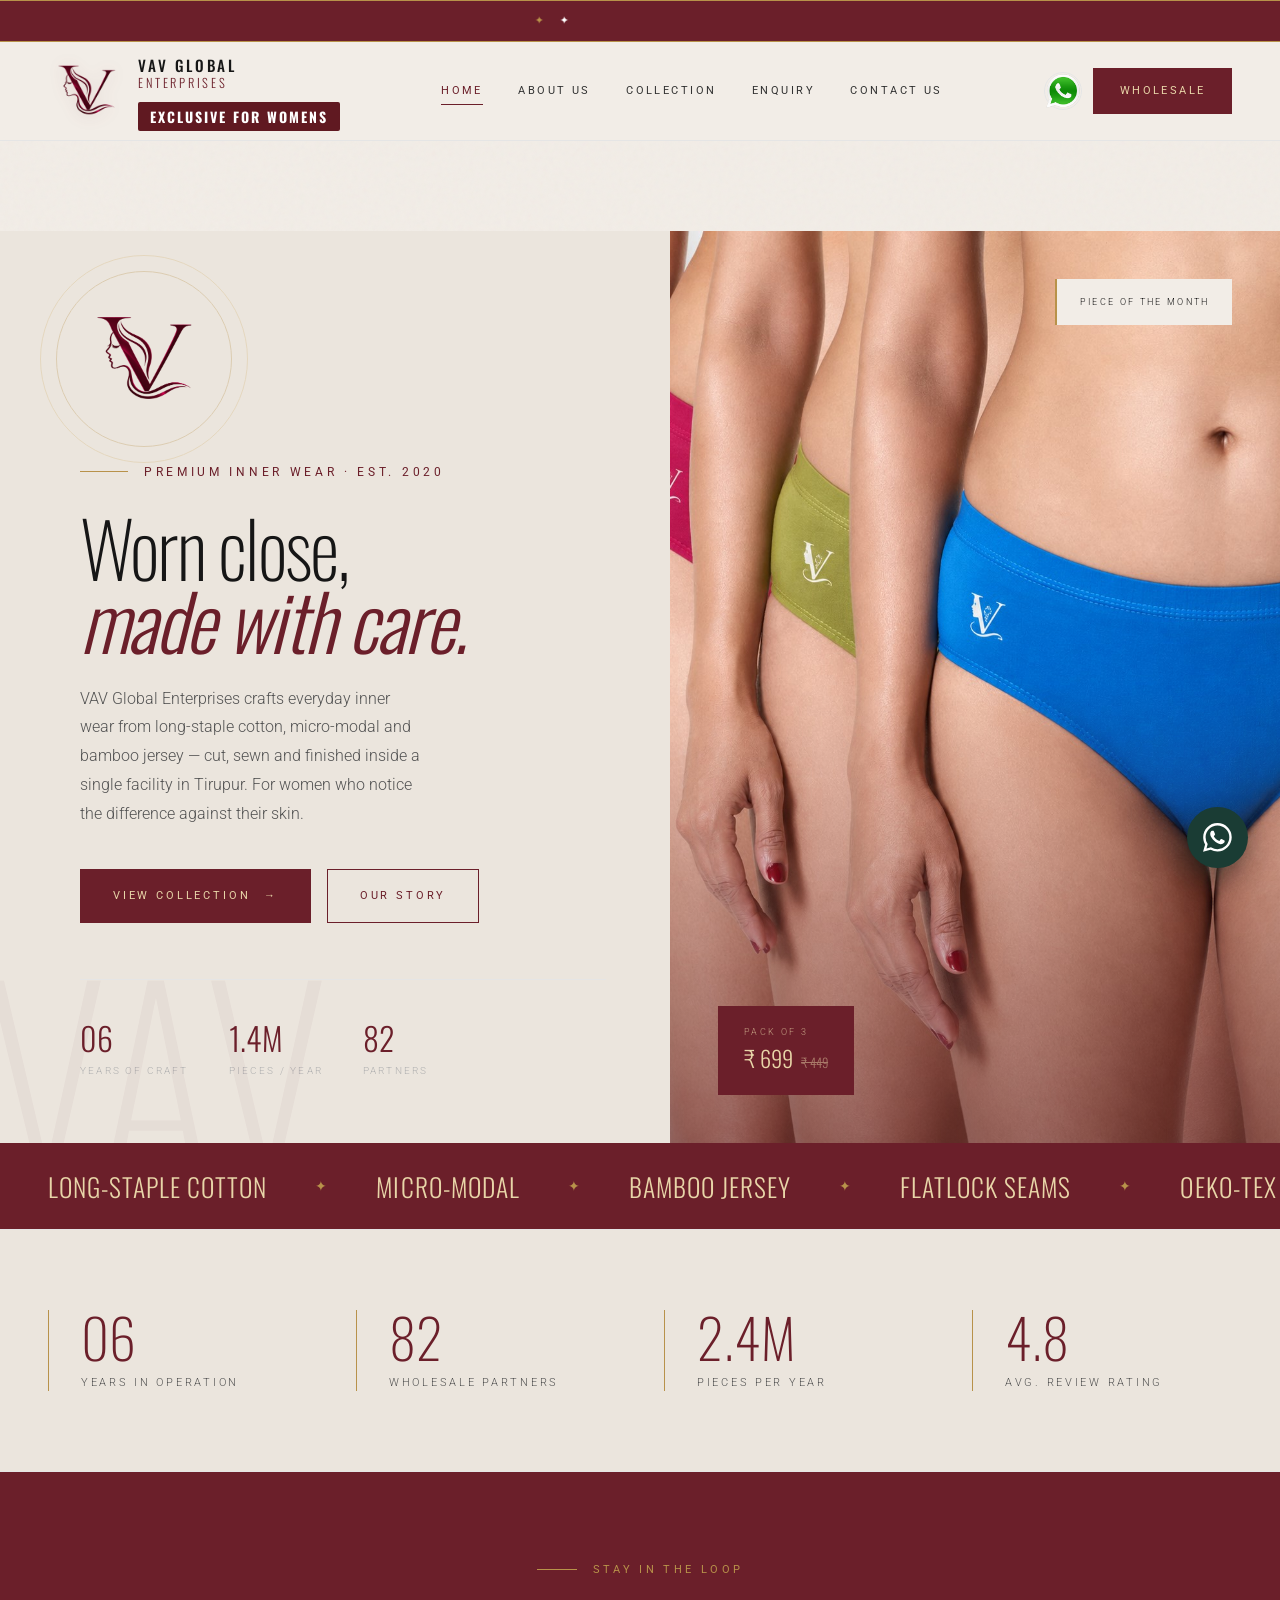
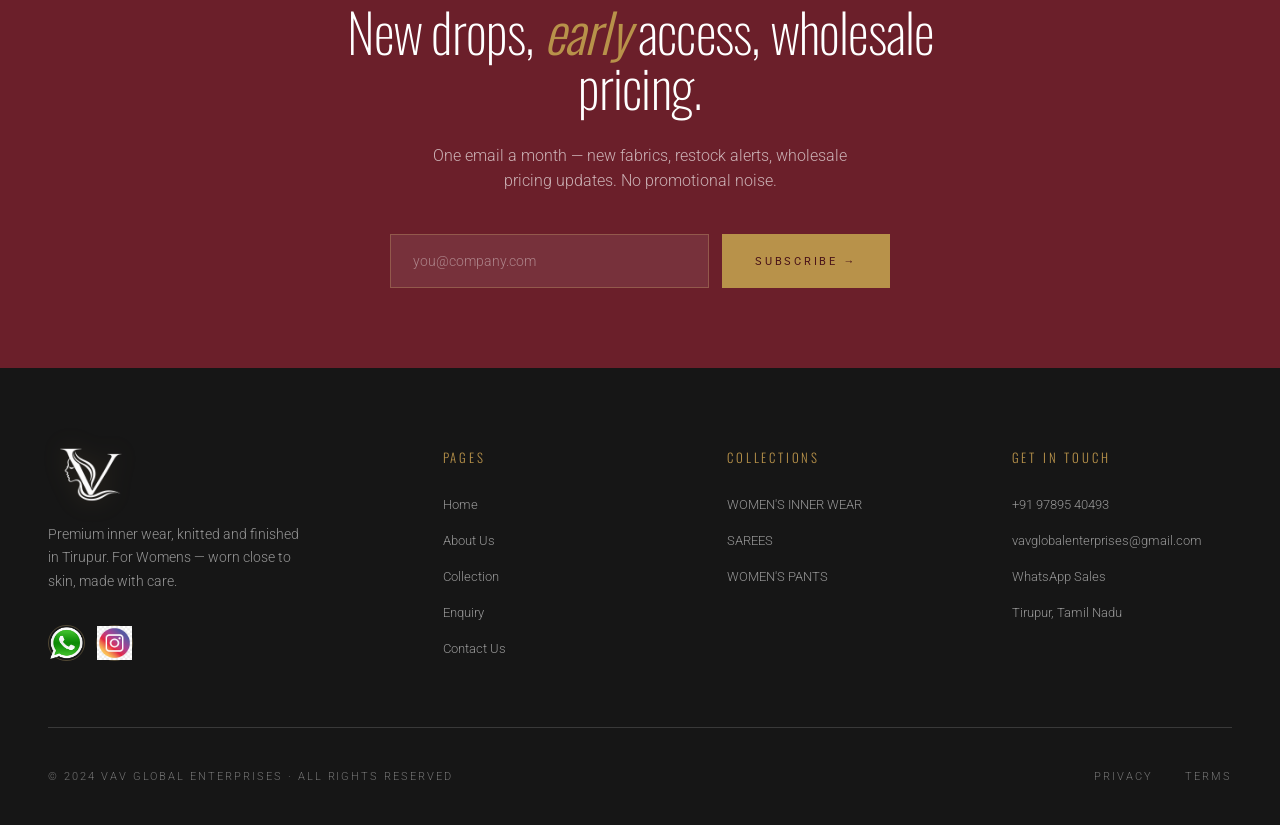
==== commit f22dd190: "Updated Updated" ====
--- a/index.html
+++ b/index.html
@@ -1421,98 +1421,206 @@
 
 <!-- ========== ANNOUNCEMENT ========== -->
 <div class="announce">
-  <div class="announce__track">
-    <!-- <span>VAV Global Enterprises</span> -->
-    <!-- <span>WhatsApp us for bulk enquiries</span> -->
-    <!-- <span class="announcement-quality">
-      ✦ &nbsp; WE NEVER COMPROMISE ON OUR QUALITY &nbsp; ✦
-    </span>
-
-    <span class="announcement-new">
-      ★ &nbsp; NEW ARRIVALS
-    </span> -->
-
-    <!-- Duplicate for seamless continuous scrolling -->
-    <!-- <span class="announcement-quality">
-      ✦ &nbsp; WE NEVER COMPROMISE ON OUR QUALITY &nbsp; ✦
-    </span> -->
-
-    <!-- <span class="announcement-new">
-      ★ &nbsp; NEW ARRIVALS
-    </span> -->
-    <span> We Never Compromise on Our Quality</span>
-    
-    <span>
+  <div class="announce__viewport">
+    <div class="announce__track">
+
+      <!-- GROUP 1 -->
+      <div class="announce__group">
+        <Marquee><span class="announcement-quality">
+          ✦ &nbsp; WE NEVER COMPROMISE ON OUR QUALITY &nbsp; ✦
+        </span>
+
+        <a href="https://www.instagram.com/vavglobalenterprises?igsi=OW9meXhidnYxbzc2"
+           class="shimmer-blink-btn"
+           target="_blank"
+           rel="noopener">
+          <span class="btn-icon">✨</span> NEW ARRIVALS
+        </a></Marquee>
+      </div>
+
+      <!-- GROUP 2: exact duplicate makes the loop seamless -->
+      <!-- <div class="announce__group" aria-hidden="true">
+        <span class="announcement-quality">
+          ✦ &nbsp; WE NEVER COMPROMISE ON OUR QUALITY &nbsp; ✦
+        </span></Marquee>
+
+        <a href="https://www.instagram.com/vavglobalenterprises?igsi=OW9meXhidnYxbzc2"
+           class="shimmer-blink-btn"
+           tabindex="-1"
+           aria-hidden="true">
+          <span class="btn-icon">✨</span> NEW ARRIVALS
+        </a></Marquee>
+      </div> -->
+
+    </div>
+  </div>
+</div>
+
 <style>
-@keyframes shimmer {
-  0% { left: -150%; }
-  50% { left: -150%; }
-  100% { left: 150%; }
-}
-@keyframes blink {
-  0% { opacity: 1; }
-  50% { opacity: 0.4; }
-  100% { opacity: 1; }
-}
+/* Announcement text/button styling only */
+.announce__viewport {
+  width: 100%;
+  overflow: hidden;
+}
+
+.announce__track {
+  display: flex;
+  width: max-content;
+  white-space: nowrap;
+  will-change: transform;
+  animation: vavAnnouncementLoop 18s linear infinite;
+}
+
+.announce__group {
+  display: flex;
+  align-items: center;
+  flex-shrink: 0;
+  gap: 70px;
+  padding-right: 70px;
+}
+
+.announcement-quality {
+  display: inline-flex;
+  align-items: center;
+  flex-shrink: 0;
+  color: #fff;
+  font-family: 'Oswald', sans-serif;
+  font-size: 11px;
+  font-weight: 400;
+  letter-spacing: .28em;
+  text-transform: uppercase;
+}
+
 .shimmer-blink-btn {
   position: relative;
   display: inline-flex;
   align-items: center;
   justify-content: center;
-  
-  /* Vertical alignment correction for the entire button inside the bar */
-  vertical-align: middle; 
-  
+  flex-shrink: 0;
+  min-width: 165px;
+  height: 28px;
+  padding: 0 15px;
   overflow: hidden;
-  font-family: sans-serif;
-  font-weight: bold;
-  font-size: 11px; /* Matches the refined header text size */
-  letter-spacing: 1px;
+  border-radius: 5px;
+  background: #f1f51a;
+  color: #8b0010;
+  font-family: 'Roboto', sans-serif;
+  font-size: 11px;
+  font-weight: 700;
+  letter-spacing: .12em;
   text-decoration: none;
-  
-  /* Match the styling from your image */
-  color: #c00000; 
-  background: #f1f227; 
-  
-  padding: 4px 12px; 
-  border-radius: 4px;
-  animation: blink 1.5s infinite ease-in-out;
-}
-
-/* Specific styling to force the star to align perfectly with text */
-.btn-icon {
+  box-shadow: 0 0 10px rgba(241,245,26,.35);
+  animation: vavNewArrivalBlink 1.5s ease-in-out infinite;
+}
+
+.shimmer-blink-btn .btn-icon {
   display: inline-flex;
   align-items: center;
-  margin-right: 6px; /* Perfect space between star and text */
-  font-size: 13px; /* Controls star size natively */
+  margin-right: 6px;
   line-height: 1;
 }
 
 .shimmer-blink-btn::after {
   content: '';
   position: absolute;
-  top: 0; left: -150%; width: 50%; height: 100%;
-  background: linear-gradient(to right, rgba(255,255,255,0) 0%, rgba(255,255,255,0.5) 50%, rgba(255,255,255,0) 100%);
+  top: 0;
+  left: -150%;
+  width: 50%;
+  height: 100%;
+  background: linear-gradient(
+    90deg,
+    transparent,
+    rgba(255,255,255,.6),
+    transparent
+  );
   transform: skewX(-20deg);
-  animation: shimmer 3s infinite linear;
+  animation: vavNewArrivalShimmer 2.8s linear infinite;
+  pointer-events: none;
+}
+
+/* IMPORTANT: move by exactly one complete group */
+@keyframes vavAnnouncementLoop {
+  from {
+    transform: translate3d(0, 0, 0);
+  }
+  to {
+    transform: translate3d(-50%, 0, 0);
+  }
+}
+
+@keyframes vavNewArrivalBlink {
+  0%, 100% {
+    opacity: 1;
+    box-shadow: 0 0 10px rgba(241,245,26,.35);
+  }
+  50% {
+    opacity: .72;
+    box-shadow: 0 0 16px rgba(241,245,26,.6);
+  }
+}
+
+@keyframes vavNewArrivalShimmer {
+  from {
+    left: -150%;
+  }
+  to {
+    left: 150%;
+  }
+}
+
+/* Mobile/tablet: same animation, slightly faster */
+@media (max-width: 768px) {
+  .announce__track {
+    animation-duration: 14s;
+  }
+
+  .announce__group {
+    gap: 100px;
+    padding-right: 100px;
+  }
+
+  .announcement-quality {
+    font-size: 10px;
+    letter-spacing: .20em;
+  }
+
+  .shimmer-blink-btn {
+    min-width: 145px;
+    font-size: 10px;
+  }
+}
+
+@media (max-width: 480px) {
+  .announce__track {
+    animation-duration: 12s;
+  }
+
+  .announce__group {
+    gap: 30px;
+    padding-right: 50px;
+  }
+
+  .announcement-quality {
+    font-size: 9px;
+    letter-spacing: .14em;
+  }
+
+  .shimmer-blink-btn {
+    min-width: 135px;
+    height: 26px;
+    padding: 0 10px;
+    font-size: 9px;
+  }
+}
+
+@media (prefers-reduced-motion: reduce) {
+  .announce__track,
+  .shimmer-blink-btn,
+  .shimmer-blink-btn::after {
+    animation: none !important;
+  }
 }
 </style>
-
-<a href="https://www.instagram.com/vavglobalenterprises?igsi=OW9meXhidnYxbzc2" class="shimmer-blink-btn">
-  <span class="btn-icon">✨</span>NEW ARRIVALS
-    <!-- <span class="announcement-quality">
-      ✦ &nbsp; WE NEVER COMPROMISE ON OUR QUALITY &nbsp; ✦
-    </span> -->
-
-    <!-- <span class="announcement-new">
-      ★ &nbsp; NEW ARRIVALS
-    </span> -->
-</a>
-
-
-    </span>
-  </div>
-</div>
 
 <style>
 @keyframes softBlink {
@@ -1606,12 +1714,12 @@
        target="_blank"
        class="nav__icon nav__icon--wa"
        aria-label="WhatsApp">
-
+      <img src="Images/wa_logo.png">
         <!-- YOUR EXISTING WHATSAPP SVG -->    
     </a>
-    <button class="nav__icon" type="button" aria-label="Search">
+    <!-- <button class="nav__icon" type="button" aria-label="Search">
         ⌕
-    </button>
+    </button> -->
     <a href="#enquiry" class="nav__cta">Wholesale</a>
     <!-- <button class="nav__icon" aria-label="Search">⌕</button> -->
     <!-- <a href="#enquiry" class="nav__cta">Wholesale</a> -->
@@ -2077,7 +2185,7 @@
         <h1 class="page-hero__title">Six lines, <em>one</em> standard.</h1>
       </div>
       <div>
-        <p class="page-hero__desc">Filter by category to explore every piece. Each style is knitted, cut and finished in Tirupur — same factory, same hands, same standard for Especially women.</p>
+        <p class="page-hero__desc">Filter by category to explore every piece. Each style is knitted, cut and finished in Tirupur - same hands, same standard for Especially women.</p>
       </div>
     </div>
     <!-- Mobile menu button -->
@@ -2160,7 +2268,7 @@
           </div>
           <!-- <div class="product__meta"><h3 class="product__title">Micro-modal Trunk</h3><div class="product__price">₹ 890<span class="product__price-old">₹ 1,190</span></div></div> -->
           <!-- <p class="product__desc">220 gsm Lenzing modal. Bonded waistband, single back panel, no side seams.</p> -->
-            <div class="product__meta"><h3 class="product__title">Cloud soft panty - Combo</h3><div class="product__price">Pack of 3-₹.449</div></div>
+            <div class="product__meta"><h3 class="product__title">Cloud soft panty - Combo</h3><div class="product__price">Pack of 3 - ₹449</div></div>
             <p style="color: white;"></p>96% cotton<br>
             4% spandex<br>
             Style:<strong>Classic</strong><br>
@@ -2328,7 +2436,7 @@
             <div class="product__price">₹ 160</div>
           </div>
 
-          <p class="product__desc">96% cotton ·<br> 4% spandex ·<br> Breathable cotton elastane stretch fabric · <br>Full coverage and all-day comfort.<br> Forward side same for added coverage. <br>Oft-grip waist elastic feels easy on skin.</p>
+          <p class="product__desc">96% cotton ·<br> 4% spandex ·<br>Style:Classic<br> Breathable cotton elastane stretch fabric · <br>Full coverage and all-day comfort.<br> Forward side same for added coverage. <br>Oft-grip waist elastic feels easy on skin.</p>
 
           <div class="variant-colour-label">
             Colour: <strong class="variant-selected-name">Colour 1</strong>
@@ -2338,7 +2446,7 @@
           <button type="button"
             class="variant-swatch active"
             data-variant-name="Colour 1"
-            data-images='[&quot;WomensInner\\Image111.jpeg&quot;,&quot;WomensInner\\Image112.jpeg&quot;]'
+            data-images='[&quot;WomensInner\\Image112.jpeg&quot;,&quot;WomensInner\\Image111.jpeg&quot;]'
             aria-label="Colour 1"
             title="Colour 1">
             <span class="variant-swatch__dot" style="background:#000185;"></span>
@@ -2392,11 +2500,16 @@
             </button></div>
 
           <div class="product__meta">
-            <h3 class="product__title">The SecondSkin CloudComfort Wireless Bra</h3>
-            <div class="product__price">₹ 339<span class="product__price-old">₹ 899</span></div>
-          </div>
-
-          <p class="product__desc">Pure Lenzing modal luxury. Zero wires. Zero seams.</p>
+            <h3 class="product__title">V Comfy full coverage Bra for Women | Cotton Spandex, Wireless, Side Cushioning | Reinforced Stitches | Seamless Fit for Full Figures</h3>
+            <div class="product__price">₹339</div>
+          </div>
+
+          <p class="product__desc">Style : Modern<br> Material composition : Cotton Spandex<br><strong> Description </strong><br>Made of premium Cotton Spandex fabric for exceptional comfort, flexibility, and all-day wearability</p>
+          <!-- <p class="product__desc">Modern</p>
+          <p class="product__desc"><strong> Material composition :</strong></p>
+          <p class="product__desc">Cotton Spandex</p>
+          <p class="product__desc"><strong> Description </strong></p>
+          <p class="product__desc">Made of premium Cotton Spandex fabric for exceptional comfort, flexibility, and all-day wearability</p> -->
 
           <div class="variant-colour-label">
             Colour: <strong class="variant-selected-name">Colour 1</strong>
@@ -2491,7 +2604,7 @@
 
           <div class="product__meta">
             <h3 class="product__title">Ultra-Stretch Premium Ankle-Length Pants</h3>
-            <div class="product__price">₹ 699</div>
+            <div class="product__price">₹ 599</div>
           </div>
 
           <p class="product__desc">Crafted from thick, heavy-weight luxury fabric that is 100% opaque and squat-proof.</p>
@@ -2559,11 +2672,11 @@
             data-images='[&quot;Images\\saree1.jpeg&quot;,&quot;Images\\saree2.jpeg&quot;,&quot;Images\\saree3.jpeg&quot;]'
             aria-label="Colour 1"
             title="Colour 1">
-            <!-- <span class="variant-swatch__dot" style="background:#ffffff;"></span> -->
-          <!-- </button> -->
-          <!-- </div> -->
-        <!-- </article>          --> 
-        <!-- SAREE SECTION ENDS -->
+            <span class="variant-swatch__dot" style="background:#ffffff;"></span>
+          </button>
+          </div>
+        </article>          
+        SAREE SECTION ENDS -->
 
 
         <article class="product" data-cat="SAREES">
--- a/style.css
+++ b/style.css
@@ -1,3 +1,1039 @@
+:root {
+  --bg: #f2ede7;
+  --bg-deep: #ebe5dd;
+  --bg-card: #ffffff;
+  --text: #161616;
+  --text-emp: #333333;
+  --text-mute: #535353;
+  --text-faint: #b1b1b1;
+  --line: #e5e5e5;
+  --inverse: #ffffff;
+  --wine: #6b1f2a;
+  --wine-deep: #4a1419;
+  --wine-soft: #8a3540;
+  --gold: #b8924a;
+  --gold-light: #d4b576;
+  --gold-soft: #e8d5a8;
+  --whatsapp: #1a3c34;
+  --whatsapp-hover: #2a5c4e;
+  --ease-quiet: cubic-bezier(.22, 1, .36, 1);
+  --ease-precise: cubic-bezier(.4, 0, .2, 1);
+  --ease-emphasis: cubic-bezier(.16, 1, .3, 1);
+}
+
+* { margin: 0; padding: 0; box-sizing: border-box; }
+html { scroll-behavior: smooth; }
+body {
+  background: var(--bg);
+  color: var(--text);
+  font-family: 'Roboto', sans-serif;
+  font-weight: 300;
+  line-height: 1.6;
+  overflow-x: hidden;
+  -webkit-font-smoothing: antialiased;
+}
+img { max-width: 100%; display: block; }
+a { color: inherit; text-decoration: none; }
+button { font-family: inherit; cursor: pointer; }
+::selection { background: var(--wine); color: var(--bg); }
+
+body::before {
+  content: '';
+  position: fixed; inset: 0;
+  pointer-events: none;
+  z-index: 9998;
+  opacity: 0.035;
+  background-image: url("data:image/svg+xml,%3Csvg viewBox='0 0 200 200' xmlns='http://www.w3.org/2000/svg'%3E%3Cfilter id='n'%3E%3CfeTurbulence type='fractalNoise' baseFrequency='0.85' numOctaves='3'/%3E%3C/filter%3E%3Crect width='100%25' height='100%25' filter='url(%23n)'/%3E%3C/svg%3E");
+}
+
+/* ========== PAGE ROUTING ========== */
+.page { display: none; padding-top: 90px; min-height: 100vh; }
+#home { display: block; }
+.page:target { display: block; animation: pageEnter 0.8s var(--ease-quiet); }
+body:has(.page:target) #home { display: none; }
+
+@keyframes pageEnter {
+  from { opacity: 0; transform: translateY(30px); }
+  to { opacity: 1; transform: translateY(0); }
+}
+
+/* Stagger reveal for page children */
+.page:target > * { animation: staggerUp 0.8s var(--ease-quiet) both; }
+.page:target > *:nth-child(1) { animation-delay: 0.1s; }
+.page:target > *:nth-child(2) { animation-delay: 0.25s; }
+.page:target > *:nth-child(3) { animation-delay: 0.4s; }
+.page:target > *:nth-child(4) { animation-delay: 0.55s; }
+.page:target > *:nth-child(5) { animation-delay: 0.7s; }
+
+@keyframes staggerUp {
+  from { opacity: 0; transform: translateY(40px); }
+  to { opacity: 1; transform: translateY(0); }
+}
+
+/* ========== ANNOUNCEMENT ========== */
+.announce {
+  background: var(--wine);
+  color: var(--gold-soft);
+  padding: 0.65rem 3rem;
+  text-align: center;
+  font-size: 0.68rem;
+  letter-spacing: 0.25em;
+  text-transform: uppercase;
+  position: relative;
+  z-index: 101;
+  overflow: hidden;
+}
+.announce__track {
+  display: inline-flex;
+  gap: 3rem;
+  animation: announce-scroll 10s linear infinite;
+  white-space: nowrap;
+}
+.announce span::before { content: '✦'; margin-right: 0.8rem; color: var(--gold); }
+@keyframes announce-scroll { from { transform: translateX(0); } to { transform: translateX(-50%); } }
+
+/* ========== NAV ========== */
+.nav {
+  position: sticky;
+  top: 0;
+  background: rgba(242, 237, 231, 0.94);
+  backdrop-filter: blur(14px);
+  -webkit-backdrop-filter: blur(14px);
+  border-bottom: 1px solid var(--line);
+  padding: 0.85rem 3rem;
+  display: flex;
+  align-items: center;
+  justify-content: space-between;
+  z-index: 100;
+}
+.nav__logo-link { display: flex; align-items: center; gap: 0.85rem; }
+.nav__logo-img {
+  height: 3.2rem;
+  width: auto;
+  transition: transform 0.6s var(--ease-quiet), filter 0.6s var(--ease-quiet);
+  filter: drop-shadow(0 2px 8px rgba(107, 31, 42, 0.15));
+}
+.nav__logo-link:hover .nav__logo-img {
+  transform: scale(1.08) rotate(-2deg);
+  filter: drop-shadow(0 4px 16px rgba(184, 146, 74, 0.4));
+}
+.nav__logo-text {
+  font-family: 'Oswald', sans-serif;
+  font-weight: 300;
+  font-size: 0.78rem;
+  letter-spacing: 0.22em;
+  text-transform: uppercase;
+  color: var(--wine);
+  line-height: 1.3;
+}
+.nav__logo-text strong { display: block; font-weight: 500; color: var(--text); font-size: 0.95rem; }
+
+.nav__menu {
+  display: flex;
+  gap: 2.2rem;
+  list-style: none;
+  font-size: 0.7rem;
+  font-weight: 400;
+  letter-spacing: 0.22em;
+  text-transform: uppercase;
+}
+.nav__menu a {
+  position: relative;
+  padding: 0.5rem 0;
+  color: var(--text-emp);
+  transition: color 0.4s var(--ease-quiet);
+}
+.nav__menu a::after {
+  content: '';
+  position: absolute;
+  left: 0; bottom: 0;
+  width: 0; height: 1px;
+  background: var(--wine);
+  transition: width 0.5s var(--ease-quiet);
+}
+.nav__menu a:hover { color: var(--wine); }
+.nav__menu a:hover::after { width: 100%; }
+
+/* Active nav state via :has() */
+body:not(:has(.page:target)) .nav__menu a[href="#home"],
+body:has(#about:target) .nav__menu a[href="#about"],
+/* body:has(#gallery:target) .nav__menu a[href="#gallery"], */
+body:has(#collection:target) .nav__menu a[href="#collection"],
+body:has(#enquiry:target) .nav__menu a[href="#enquiry"],
+body:has(#contact:target) .nav__menu a[href="#contact"] {
+  color: var(--wine);
+}
+body:not(:has(.page:target)) .nav__menu a[href="#home"]::after,
+body:has(#about:target) .nav__menu a[href="#about"]::after,
+/* body:has(#gallery:target) .nav__menu a[href="#gallery"]::after, */
+body:has(#collection:target) .nav__menu a[href="#collection"]::after,
+body:has(#enquiry:target) .nav__menu a[href="#enquiry"]::after,
+body:has(#contact:target) .nav__menu a[href="#contact"]::after {
+  width: 100%;
+}
+
+.nav__actions { display: flex; gap: 0.7rem; align-items: center; }
+.nav__icon {
+  width: 2.4rem; height: 2.4rem;
+  border: 1px solid var(--line);
+  border-radius: 50%;
+  display: flex; align-items: center; justify-content: center;
+  font-size: 0.75rem;
+  transition: all 0.4s var(--ease-quiet);
+  background: transparent;
+  color: var(--text);
+}
+.nav__icon:hover { border-color: var(--wine); background: var(--wine); color: var(--gold-soft); transform: translateY(-2px); }
+.nav__icon--wa:hover { background: var(--whatsapp); border-color: var(--whatsapp); color: #fff; }
+.nav__cta {
+  font-size: 0.68rem;
+  font-weight: 400;
+  letter-spacing: 0.22em;
+  text-transform: uppercase;
+  padding: 0.85rem 1.6rem;
+  border: 1px solid var(--wine);
+  background: var(--wine);
+  color: var(--gold-soft);
+  transition: all 0.5s var(--ease-quiet);
+}
+.nav__cta:hover { background: var(--wine-deep); border-color: var(--wine-deep); }
+
+/* ========== HERO ========== */
+.hero {
+  position: relative;
+  min-height: calc(100vh - 90px);
+  display: grid;
+  grid-template-columns: 1.1fr 1fr;
+  overflow: hidden;
+  background: var(--bg-deep);
+}
+.hero__left {
+  padding: 4rem 4rem 4rem 5rem;
+  display: flex;
+  flex-direction: column;
+  justify-content: center;
+  position: relative;
+  z-index: 2;
+}
+
+/* === LOGO REVEAL === */
+.hero__logo-wrap {
+  position: relative;
+  margin-bottom: 2.5rem;
+  display: inline-block;
+  width: 8rem;
+  height: 8rem;
+}
+.hero__logo-wrap::before {
+  content: '';
+  position: absolute;
+  inset: -1.5rem;
+  border: 1px solid var(--gold);
+  border-radius: 50%;
+  opacity: 0;
+  animation: logoRing 3s var(--ease-quiet) 1.2s forwards;
+}
+.hero__logo-wrap::after {
+  content: '';
+  position: absolute;
+  inset: -2.5rem;
+  border: 1px solid var(--gold-light);
+  border-radius: 50%;
+  opacity: 0;
+  animation: logoRing 3s var(--ease-quiet) 1.6s forwards;
+}
+@keyframes logoRing {
+  from { opacity: 0; transform: scale(0.7); }
+  to { opacity: 0.3; transform: scale(1); }
+}
+.hero__logo {
+  width: 100%;
+  height: 100%;
+  object-fit: contain;
+  animation: logoReveal 2s var(--ease-emphasis) both, logoShimmer 6s ease-in-out infinite 2s;
+}
+@keyframes logoReveal {
+  0% { opacity: 0; transform: scale(0.75) translateY(-20px); filter: blur(14px); }
+  60% { opacity: 1; filter: blur(0); }
+  100% { opacity: 1; transform: scale(1) translateY(0); filter: blur(0); }
+}
+@keyframes logoShimmer {
+  0%, 100% { filter: drop-shadow(0 0 8px rgba(184, 146, 74, 0.2)); }
+  50% { filter: drop-shadow(0 0 28px rgba(184, 146, 74, 0.45)); }
+}
+
+.hero__eyebrow {
+  font-size: 0.72rem;
+  font-weight: 400;
+  letter-spacing: 0.32em;
+  text-transform: uppercase;
+  margin-bottom: 1.8rem;
+  display: flex;
+  align-items: center;
+  gap: 1rem;
+  color: var(--wine);
+  animation: fadeUp 1s var(--ease-quiet) 0.8s both;
+}
+.hero__eyebrow::before { content: ''; width: 3rem; height: 1px; background: var(--gold); }
+@keyframes fadeUp { from { opacity: 0; transform: translateY(28px); } to { opacity: 1; transform: translateY(0); } }
+
+.hero__title {
+  font-family: 'Oswald', sans-serif;
+  font-weight: 200;
+  font-size: clamp(2.6rem, 6vw, 5.5rem);
+  line-height: 0.95;
+  letter-spacing: -0.025em;
+  margin-bottom: 1.8rem;
+  animation: fadeUp 1s var(--ease-quiet) 1s both;
+}
+.hero__title em {
+  font-style: italic;
+  font-weight: 300;
+  display: block;
+  color: var(--wine);
+}
+.hero__sub {
+  max-width: 38ch;
+  font-size: 1rem;
+  line-height: 1.8;
+  color: var(--text-mute);
+  margin-bottom: 2.5rem;
+  animation: fadeUp 1s var(--ease-quiet) 1.2s both;
+}
+.hero__ctas {
+  display: flex;
+  gap: 1rem;
+  flex-wrap: wrap;
+  animation: fadeUp 1s var(--ease-quiet) 1.4s both;
+}
+
+.btn {
+  display: inline-flex;
+  align-items: center;
+  gap: 0.85rem;
+  padding: 1.1rem 2rem;
+  font-size: 0.68rem;
+  font-weight: 400;
+  letter-spacing: 0.26em;
+  text-transform: uppercase;
+  border: 1px solid currentColor;
+  background: transparent;
+  color: inherit;
+  transition: all 0.5s var(--ease-quiet);
+  cursor: pointer;
+}
+.btn--solid { background: var(--wine); color: var(--gold-soft); border-color: var(--wine); }
+.btn--solid:hover { background: var(--wine-deep); border-color: var(--wine-deep); transform: translateY(-2px); }
+.btn--ghost { color: var(--wine); border-color: var(--wine); }
+.btn--ghost:hover { background: var(--wine); color: var(--gold-soft); }
+.btn--gold { background: var(--gold); color: var(--wine-deep); border-color: var(--gold); }
+.btn--gold:hover { background: var(--gold-light); border-color: var(--gold-light); }
+.btn--wa { background: var(--whatsapp); color: #fff; border-color: var(--whatsapp); }
+.btn--wa:hover { background: var(--whatsapp-hover); border-color: var(--whatsapp-hover); }
+.btn__arrow { transition: transform 0.5s var(--ease-quiet); }
+.btn:hover .btn__arrow { transform: translateX(6px); }
+
+.hero__stats {
+  display: flex;
+  gap: 2.5rem;
+  margin-top: 3.5rem;
+  padding-top: 2rem;
+  border-top: 1px solid var(--line);
+  animation: fadeUp 1s var(--ease-quiet) 1.6s both;
+}
+.hero__stat-num { font-family: 'Oswald', sans-serif; font-weight: 300; font-size: 2rem; color: var(--wine); }
+.hero__stat-label { font-size: 0.62rem; letter-spacing: 0.22em; text-transform: uppercase; color: var(--text-faint); }
+
+.hero__right {
+  position: relative;
+  overflow: hidden;
+}
+.hero__media { position: absolute; inset: 0; overflow: hidden; }
+.hero__media img {
+  width: 100%; height: 100%;
+  object-fit: cover;
+  animation: kenburns 26s ease-in-out infinite alternate;
+}
+@keyframes kenburns {
+  0% { transform: scale(1.08) translate(-1.2%, -0.8%); }
+  100% { transform: scale(1.2) translate(1.2%, 1.2%); }
+}
+.hero__media::after {
+  content: '';
+  position: absolute; inset: 0;
+  background: linear-gradient(180deg, transparent 50%, rgba(74, 20, 25, 0.5) 100%);
+}
+.hero__badge {
+  position: absolute;
+  top: 3rem; right: 3rem;
+  background: var(--bg);
+  padding: 1rem 1.4rem;
+  z-index: 3;
+  border-left: 2px solid var(--gold);
+}
+.hero__badge-label { font-size: 0.58rem; letter-spacing: 0.25em; text-transform: uppercase; color: var(--text-faint); }
+.hero__badge-value { font-family: 'Oswald', sans-serif; font-weight: 300; font-size: 1.05rem; color: var(--wine); }
+
+.hero__price-tag {
+  position: absolute;
+  bottom: 3rem; left: 3rem;
+  background: var(--wine);
+  color: var(--gold-soft);
+  padding: 1.2rem 1.6rem;
+  z-index: 3;
+}
+.hero__price-label { font-size: 0.58rem; letter-spacing: 0.25em; text-transform: uppercase; opacity: 0.7; }
+.hero__price-value { font-family: 'Oswald', sans-serif; font-weight: 300; font-size: 1.4rem; }
+.hero__price-old { font-size: 0.8rem; text-decoration: line-through; opacity: 0.5; margin-left: 0.5rem; }
+
+.hero__watermark {
+  position: absolute;
+  left: -1rem; bottom: -3vw;
+  font-family: 'Oswald', sans-serif;
+  font-weight: 200;
+  font-size: 20vw;
+  line-height: 0.85;
+  color: rgba(107, 31, 42, 0.04);
+  pointer-events: none;
+  z-index: 1;
+}
+
+/* ========== MARQUEE ========== */
+.marquee {
+  background: var(--wine);
+  color: var(--gold-soft);
+  padding: 1.4rem 0;
+  overflow: hidden;
+  white-space: nowrap;
+}
+.marquee__track { display: inline-flex; animation: marquee 40s linear infinite; }
+.marquee__group { display: inline-flex; align-items: center; gap: 3rem; padding: 0 3rem; }
+.marquee__item {
+  font-family: 'Oswald', sans-serif;
+  font-weight: 300;
+  font-size: 1.6rem;
+  letter-spacing: 0.04em;
+  text-transform: uppercase;
+  display: inline-flex; align-items: center; gap: 3rem;
+}
+.marquee__item::after { content: '✦'; font-size: 0.85rem; color: var(--gold); }
+@keyframes marquee { from { transform: translateX(0); } to { transform: translateX(-50%); } }
+
+/* ========== SECTION GENERICS ========== */
+section { padding: 6rem 3rem; }
+.container { max-width: 1400px; margin: 0 auto; }
+.eyebrow {
+  font-size: 0.7rem;
+  font-weight: 400;
+  letter-spacing: 0.3em;
+  text-transform: uppercase;
+  color: var(--wine);
+  display: inline-flex;
+  align-items: center;
+  gap: 1rem;
+  margin-bottom: 1.6rem;
+}
+.eyebrow::before { content: ''; width: 2.5rem; height: 1px; background: var(--gold); }
+h2 {
+  font-family: 'Oswald', sans-serif;
+  font-weight: 200;
+  font-size: clamp(2rem, 4.2vw, 3.8rem);
+  line-height: 1.02;
+  letter-spacing: -0.015em;
+  margin-bottom: 1.8rem;
+}
+h2 em { font-style: italic; font-weight: 300; color: var(--wine); }
+.section-head {
+  display: grid;
+  grid-template-columns: 1fr 1fr;
+  gap: 4rem;
+  margin-bottom: 4rem;
+  align-items: end;
+}
+.section-head__right p { max-width: 36ch; }
+
+/* ========== TRUST STRIP ========== */
+.trust { padding: 2.5rem 3rem; background: var(--bg); border-bottom: 1px solid var(--line); }
+.trust__grid { max-width: 1400px; margin: 0 auto; display: grid; grid-template-columns: repeat(4, 1fr); gap: 2rem; }
+.trust__item { display: flex; align-items: center; gap: 1.2rem; }
+.trust__icon {
+  width: 3rem; height: 3rem;
+  border: 1px solid var(--gold);
+  border-radius: 50%;
+  display: flex; align-items: center; justify-content: center;
+  flex-shrink: 0;
+  color: var(--wine);
+  font-family: 'Oswald', sans-serif;
+  font-size: 1rem;
+}
+.trust__title { font-family: 'Oswald', sans-serif; font-weight: 300; font-size: 0.92rem; }
+.trust__desc { font-size: 0.72rem; color: var(--text-mute); }
+
+/* ========== PRODUCT CARD ========== */
+.product-grid { display: grid; grid-template-columns: repeat(3, 1fr); gap: 2.5rem 2rem; }
+.product { position: relative; }
+.product__media {
+  aspect-ratio: 3/4;
+  overflow: hidden;
+  margin-bottom: 1.2rem;
+  position: relative;
+  background: var(--bg-deep);
+}
+.product__media img {
+  width: 100%; height: 100%;
+  object-fit: cover;
+  transition: transform 1.4s var(--ease-quiet);
+  animation: kenburns-soft 24s ease-in-out infinite alternate;
+}
+@keyframes kenburns-soft {
+  0% { transform: scale(1.03) translate(-0.5%, -0.5%); }
+  100% { transform: scale(1.1) translate(0.8%, 0.8%); }
+}
+.product:hover .product__media img { transform: scale(1.06); animation-play-state: paused; }
+.product__media::after {
+  content: '';
+  position: absolute; inset: 0;
+  background: linear-gradient(180deg, transparent 50%, rgba(74, 20, 25, 0.4) 100%);
+  opacity: 0;
+  transition: opacity 0.5s var(--ease-quiet);
+}
+.product:hover .product__media::after { opacity: 1; }
+.product__badge {
+  position: absolute; top: 1rem; left: 1rem;
+  padding: 0.4rem 0.8rem;
+  font-size: 0.58rem;
+  letter-spacing: 0.22em;
+  text-transform: uppercase;
+  z-index: 2;
+  background: var(--wine); color: var(--gold-soft);
+}
+.product__badge--new { background: var(--bg); color: var(--wine); border: 1px solid var(--wine); }
+.product__quick {
+  position: absolute; bottom: 1rem; left: 1rem; right: 1rem;
+  background: var(--bg);
+  padding: 0.9rem;
+  display: flex; justify-content: space-between; align-items: center;
+  z-index: 3;
+  opacity: 0;
+  transform: translateY(10px);
+  transition: opacity 0.5s var(--ease-quiet), transform 0.5s var(--ease-quiet);
+}
+.product:hover .product__quick { opacity: 1; transform: translateY(0); }
+.product__quick-label { font-size: 0.62rem; letter-spacing: 0.22em; text-transform: uppercase; color: var(--wine); }
+.product__quick-arrow {
+  width: 2rem; height: 2rem;
+  border: 1px solid var(--wine);
+  border-radius: 50%;
+  display: flex; align-items: center; justify-content: center;
+  color: var(--wine);
+}
+.product__meta { display: flex; justify-content: space-between; align-items: baseline; margin-bottom: 0.4rem; }
+.product__title { font-family: 'Oswald', sans-serif; font-weight: 300; font-size: 1.3rem; }
+.product__price { font-family: 'Oswald', sans-serif; font-weight: 300; color: var(--wine); }
+.product__price-old { font-size: 0.78rem; text-decoration: line-through; color: var(--text-faint); margin-left: 0.4rem; }
+.product__desc { font-size: 0.83rem; color: var(--text-mute); margin-bottom: 0.7rem; }
+.product__swatches { display: flex; gap: 0.4rem; }
+.product__swatch { width: 0.95rem; height: 0.95rem; border-radius: 50%; border: 1px solid var(--line); }
+.product__swatch--black { background: #161616; }
+.product__swatch--white { background: #f5f1ea; }
+.product__swatch--grey { background: #8a8a8a; }
+.product__swatch--sage { background: #a8b5a0; }
+.product__swatch--navy { background: #2a3450; }
+.product__swatch--clay { background: #c4a890; }
+.product__swatch--wine { background: var(--wine); }
+
+/* ========== COLLECTION FILTER ========== */
+.shop__filter { display: flex; gap: 0.5rem; margin-bottom: 3rem; flex-wrap: wrap; }
+.shop__filter input { display: none; }
+.shop__filter label {
+  padding: 0.8rem 1.5rem;
+  font-size: 0.68rem;
+  letter-spacing: 0.22em;
+  text-transform: uppercase;
+  border: 1px solid var(--line);
+  cursor: pointer;
+  transition: all 0.4s var(--ease-quiet);
+  user-select: none;
+}
+.shop__filter label:hover { border-color: var(--wine); color: var(--wine); }
+#filter-all:checked ~ .shop__filter label[for="filter-all"],
+#filter-wo:checked ~ .shop__filter label[for="filter-WomensInner"],
+#filter-women:checked ~ .shop__filter label[for="filter-womensaree"],
+#filter-kids:checked ~ .shop__filter label[for="filter-womenpants"],
+#filter-premium:checked ~ .shop__filter label[for="filter-premium"] {
+  background: var(--wine);
+  color: var(--gold-soft);
+  border-color: var(--wine);
+}
+#filter-men:checked ~ .product-grid .product:not([data-cat="men"]),
+#filter-women:checked ~ .product-grid .product:not([data-cat="women"]),
+#filter-kids:checked ~ .product-grid .product:not([data-cat="kids"]),
+#filter-premium:checked ~ .product-grid .product:not([data-cat="premium"]) { display: none; }
+/* ALL */
+#filter-all:checked ~ .product-grid .product {
+    display: block;
+}
+
+/* WOMENS INNER WEAR */
+#filter-WomensInner:checked ~ .product-grid .product {
+    display: none;
+}
+
+#filter-WomensInner:checked ~ .product-grid .product[data-cat="WOMEN'S INNER WEAR"] {
+    display: block;
+}
+
+/* SAREES */
+#filter-womensaree:checked ~ .product-grid .product {
+    display: none;
+}
+
+#filter-womensaree:checked ~ .product-grid .product[data-cat="SAREES"] {
+    display: block;
+}
+
+/* WOMENS PANTS */
+#filter-womenpants:checked ~ .product-grid .product {
+    display: none;
+}
+
+#filter-womenpants:checked ~ .product-grid .product[data-cat="WOMEN'S PANTS"] {
+    display: block;
+}
+/* ========== GALLERY ========== */
+.gallery-grid {
+  display: grid;
+  grid-template-columns: repeat(12, 1fr);
+  gap: 1.2rem;
+}
+.gallery-item { position: relative; overflow: hidden; cursor: pointer; }
+.gallery-item img {
+  width: 100%; height: 100%;
+  object-fit: cover;
+  transition: transform 1.6s var(--ease-quiet);
+  animation: kenburns-soft 28s ease-in-out infinite alternate;
+}
+.gallery-item:hover img { transform: scale(1.06); }
+.gallery-item::after {
+  content: '';
+  position: absolute; inset: 0;
+  background: linear-gradient(180deg, transparent 50%, rgba(74, 20, 25, 0.7) 100%);
+  opacity: 0;
+  transition: opacity 0.5s var(--ease-quiet);
+}
+.gallery-item:hover::after { opacity: 1; }
+.gallery-item--1 { grid-column: 1 / 5; aspect-ratio: 3/4; }
+.gallery-item--2 { grid-column: 5 / 9; aspect-ratio: 1/1; }
+.gallery-item--3 { grid-column: 9 / 13; aspect-ratio: 3/4; }
+.gallery-item--4 { grid-column: 1 / 4; aspect-ratio: 1/1; }
+.gallery-item--5 { grid-column: 4 / 8; aspect-ratio: 4/3; }
+.gallery-item--6 { grid-column: 8 / 13; aspect-ratio: 16/10; }
+.gallery-item--7 { grid-column: 1 / 6; aspect-ratio: 3/4; }
+.gallery-item--8 { grid-column: 6 / 10; aspect-ratio: 1/1; }
+.gallery-item--9 { grid-column: 10 / 13; aspect-ratio: 3/4; }
+.gallery__caption {
+  position: absolute;
+  bottom: 1.2rem; left: 1.2rem;
+  z-index: 2;
+  color: var(--gold-soft);
+  opacity: 0;
+  transform: translateY(10px);
+  transition: opacity 0.5s var(--ease-quiet), transform 0.5s var(--ease-quiet);
+}
+.gallery-item:hover .gallery__caption { opacity: 1; transform: translateY(0); }
+.gallery__caption-num { font-size: 0.58rem; letter-spacing: 0.25em; text-transform: uppercase; color: var(--gold); }
+.gallery__caption-title { font-family: 'Oswald', sans-serif; font-weight: 300; font-size: 1rem; }
+
+/* ========== WHY VAV ========== */
+.why__grid { display: grid; grid-template-columns: repeat(4, 1fr); gap: 2rem; }
+.why__card {
+  padding: 2.5rem 2rem;
+  border: 1px solid var(--line);
+  background: var(--bg-card);
+  transition: all 0.5s var(--ease-quiet);
+  position: relative;
+  overflow: hidden;
+}
+.why__card::before {
+  content: '';
+  position: absolute; top: 0; left: 0;
+  width: 100%; height: 2px;
+  background: var(--gold);
+  transform: scaleX(0);
+  transform-origin: left;
+  transition: transform 0.6s var(--ease-quiet);
+}
+.why__card:hover { transform: translateY(-6px); box-shadow: 0 20px 40px -20px rgba(74, 20, 25, 0.15); }
+.why__card:hover::before { transform: scaleX(1); }
+.why__num { font-family: 'Oswald', sans-serif; font-weight: 200; font-size: 0.72rem; letter-spacing: 0.3em; color: var(--gold); margin-bottom: 2rem; }
+.why__icon {
+  width: 3.5rem; height: 3.5rem;
+  margin-bottom: 1.5rem;
+  display: flex; align-items: center; justify-content: center;
+}
+.why__icon svg { width: 100%; height: 100%; stroke: var(--wine); stroke-width: 1; fill: none; }
+.why__title { font-family: 'Oswald', sans-serif; font-weight: 300; font-size: 1.3rem; margin-bottom: 0.8rem; }
+.why__desc { font-size: 0.85rem; color: var(--text-mute); line-height: 1.7; }
+
+/* ========== STATS ========== */
+.stats { padding: 5rem 3rem; background: var(--bg-deep); border-top: 1px solid var(--line); border-bottom: 1px solid var(--line); }
+.stats__grid { max-width: 1400px; margin: 0 auto; display: grid; grid-template-columns: repeat(4, 1fr); gap: 3rem; }
+.stats__item { border-left: 1px solid var(--gold); padding-left: 2rem; }
+.stats__num { font-family: 'Oswald', sans-serif; font-weight: 200; font-size: 3.4rem; line-height: 1; margin-bottom: 0.6rem; color: var(--wine); }
+.stats__label { font-size: 0.68rem; letter-spacing: 0.25em; text-transform: uppercase; color: var(--text-mute); }
+
+/* ========== FORM ELEMENTS ========== */
+.form-card {
+  background: var(--bg-card);
+  padding: 2.5rem;
+  border: 1px solid var(--line);
+  box-shadow: 0 25px 50px -25px rgba(74, 20, 25, 0.12);
+}
+.form-head { padding-bottom: 1.5rem; margin-bottom: 2rem; border-bottom: 1px solid var(--line); }
+.form-title { font-family: 'Oswald', sans-serif; font-weight: 300; font-size: 1.5rem; color: var(--wine); }
+.form-sub { font-size: 0.85rem; color: var(--text-mute); margin-top: 0.3rem; }
+.field { margin-bottom: 1.3rem; }
+.label {
+  display: block;
+  font-size: 0.68rem;
+  letter-spacing: 0.22em;
+  text-transform: uppercase;
+  color: var(--text-mute);
+  margin-bottom: 0.5rem;
+}
+.label span { color: var(--wine); }
+.input, .select, .textarea {
+  width: 100%;
+  padding: 0.85rem 1rem;
+  background: var(--bg);
+  border: 1px solid var(--line);
+  font-family: 'Roboto', sans-serif;
+  font-weight: 300;
+  font-size: 0.9rem;
+  color: var(--text);
+  transition: border-color 0.4s var(--ease-quiet);
+}
+.input:focus, .select:focus, .textarea:focus { outline: none; border-color: var(--wine); }
+.textarea { min-height: 90px; resize: vertical; }
+.form-row { display: grid; grid-template-columns: 1fr 1fr; gap: 1rem; }
+.form-actions { display: grid; grid-template-columns: 1fr 1fr; gap: 1rem; margin-top: 1.5rem; }
+.submit {
+  width: 100%;
+  padding: 1.1rem;
+  background: var(--wine);
+  color: var(--gold-soft);
+  border: 1px solid var(--wine);
+  font-size: 0.7rem;
+  font-weight: 400;
+  letter-spacing: 0.28em;
+  text-transform: uppercase;
+  cursor: pointer;
+  transition: all 0.4s var(--ease-quiet);
+  display: flex; align-items: center; justify-content: center; gap: 0.8rem;
+}
+.submit:hover { background: var(--wine-deep); border-color: var(--wine-deep); transform: translateY(-2px); }
+.submit--wa { background: var(--whatsapp); border-color: var(--whatsapp); color: #fff; }
+.submit--wa:hover { background: var(--whatsapp-hover); border-color: var(--whatsapp-hover); }
+
+.dropzone {
+  position: relative;
+  margin: 1.5rem 0;
+  border: 1.5px dashed var(--gold);
+  background: var(--bg);
+  padding: 2.5rem 2rem;
+  text-align: center;
+  transition: all 0.4s var(--ease-quiet);
+  cursor: pointer;
+}
+.dropzone:hover { border-color: var(--wine); background: var(--bg-deep); }
+.dropzone input[type="file"] { position: absolute; inset: 0; opacity: 0; cursor: pointer; width: 100%; height: 100%; }
+.dropzone-icon {
+  width: 3.5rem; height: 3.5rem;
+  border: 1px solid var(--gold);
+  border-radius: 50%;
+  display: inline-flex; align-items: center; justify-content: center;
+  margin-bottom: 1rem;
+  font-family: 'Oswald', sans-serif;
+  font-size: 1.5rem;
+  color: var(--wine);
+  transition: all 0.4s var(--ease-quiet);
+}
+.dropzone:hover .dropzone-icon { border-color: var(--wine); transform: scale(1.05); }
+.dropzone-title { font-family: 'Oswald', sans-serif; font-weight: 300; font-size: 1.1rem; color: var(--wine); }
+.dropzone-desc { font-size: 0.78rem; color: var(--text-mute); margin: 0.3rem 0 0.6rem; }
+.dropzone-formats { font-size: 0.58rem; letter-spacing: 0.22em; text-transform: uppercase; color: var(--text-faint); }
+
+/* ========== QUICK CHAT CARD ========== */
+.quick-chat {
+  background: var(--whatsapp);
+  color: #fff;
+  padding: 2.5rem;
+  margin-bottom: 2rem;
+  position: relative;
+  overflow: hidden;
+}
+.quick-chat::after {
+  content: '';
+  position: absolute; right: -3rem; top: -3rem;
+  width: 10rem; height: 10rem;
+  border: 1px solid rgba(255,255,255,0.1);
+  border-radius: 50%;
+}
+.quick-chat__label { font-size: 0.68rem; letter-spacing: 0.22em; text-transform: uppercase; opacity: 0.7; margin-bottom: 0.5rem; }
+.quick-chat__title { font-family: 'Oswald', sans-serif; font-weight: 300; font-size: 1.5rem; margin-bottom: 1.5rem; }
+.quick-chat__btn {
+  display: flex; align-items: center; gap: 1rem;
+  background: #fff; color: var(--whatsapp);
+  padding: 1rem 1.5rem;
+  font-size: 0.7rem; letter-spacing: 0.22em; text-transform: uppercase;
+  transition: all 0.4s var(--ease-quiet);
+  margin-bottom: 1rem;
+  border: 1px solid #fff;
+}
+.quick-chat__btn:hover { background: transparent; color: #fff; }
+.quick-chat__btn-text { flex: 1; text-align: left; }
+.quick-chat__sub { font-size: 0.72rem; opacity: 0.7; margin-top: 1rem; }
+
+/* ========== INFO LIST ========== */
+.info-list { list-style: none; }
+.info-item {
+  display: grid; grid-template-columns: auto 1fr; gap: 2rem;
+  padding: 1.5rem 0;
+  border-top: 1px solid var(--line);
+}
+.info-item:last-child { border-bottom: 1px solid var(--line); }
+.info-label { font-size: 0.68rem; letter-spacing: 0.22em; text-transform: uppercase; color: var(--gold); white-space: nowrap; }
+.info-value { font-family: 'Oswald', sans-serif; font-weight: 300; font-size: 1.05rem; }
+.info-value span { display: block; font-family: 'Roboto', sans-serif; font-size: 0.8rem; color: var(--text-mute); margin-top: 0.3rem; }
+
+/* ========== TIMELINE (ABOUT) ========== */
+.timeline { position: relative; padding-left: 3rem; }
+.timeline::before {
+  content: ''; position: absolute;
+  left: 0.6rem; top: 0; bottom: 0;
+  width: 1px; background: var(--gold);
+}
+.timeline__item { position: relative; padding-bottom: 3rem; }
+.timeline__item::before {
+  content: '';
+  position: absolute;
+  left: -2.6rem; top: 0.4rem;
+  width: 0.8rem; height: 0.8rem;
+  border-radius: 50%;
+  background: var(--wine);
+  border: 2px solid var(--bg);
+  box-shadow: 0 0 0 1px var(--gold);
+}
+.timeline__year { font-family: 'Oswald', sans-serif; font-weight: 300; font-size: 1.3rem; color: var(--wine); margin-bottom: 0.5rem; }
+.timeline__title { font-family: 'Oswald', sans-serif; font-weight: 300; font-size: 1.1rem; margin-bottom: 0.5rem; }
+.timeline__desc { font-size: 0.88rem; color: var(--text-mute); line-height: 1.7; max-width: 50ch; }
+
+/* ========== CRAFT IMAGES ========== */
+.craft__grid { display: grid; grid-template-columns: 1fr 1fr; gap: 4rem; align-items: flex-start; }
+.craft__visual { display: grid; grid-template-columns: 1fr 1fr; gap: 1.2rem; position: sticky; top: 8rem; }
+.craft__visual figure { overflow: hidden; aspect-ratio: 3/4; }
+.craft__visual figure:nth-child(2) { margin-top: 4rem; }
+.craft__visual figure:nth-child(4) { margin-top: 4rem; }
+.craft__visual img { width: 100%; height: 100%; object-fit: cover; animation: kenburns-soft 26s ease-in-out infinite alternate; }
+.craft__list { list-style: none; }
+.craft__item {
+  display: grid; grid-template-columns: auto 1fr 1fr; gap: 2rem;
+  padding: 2.2rem 0;
+  border-top: 1px solid var(--line);
+  align-items: start;
+}
+.craft__item:last-child { border-bottom: 1px solid var(--line); }
+.craft__num { font-family: 'Oswald', sans-serif; font-weight: 200; font-size: 2.2rem; color: var(--gold); line-height: 1; }
+.craft__item-title { font-family: 'Oswald', sans-serif; font-weight: 300; font-size: 1.3rem; margin-bottom: 0.5rem; color: var(--wine); }
+.craft__item-desc { font-size: 0.88rem; color: var(--text-mute); line-height: 1.7; }
+.craft__item-meta { font-size: 0.68rem; letter-spacing: 0.22em; text-transform: uppercase; color: var(--text-faint); line-height: 2; }
+.craft__item-meta strong { font-family: 'Oswald', sans-serif; font-weight: 300; font-size: 0.95rem; color: var(--wine); display: block; margin-top: 0.2rem; }
+
+/* ========== TWO-COL LAYOUT ========== */
+.two-col { display: grid; grid-template-columns: 1fr 1.2fr; gap: 4rem; align-items: start; }
+.two-col--reverse { grid-template-columns: 1.2fr 1fr; }
+
+/* ========== PHILOSOPHY IMAGES ========== */
+.philo__images { display: grid; grid-template-columns: 1fr 1fr; gap: 1.5rem; }
+.philo__images figure { overflow: hidden; aspect-ratio: 3/4; position: relative; }
+.philo__images figure:nth-child(2) { margin-top: 5rem; }
+.philo__images img { width: 100%; height: 100%; object-fit: cover; animation: kenburns-soft 22s ease-in-out infinite alternate; }
+.philo__images figure:nth-child(2) img { animation-delay: -11s; }
+.philo__images figcaption {
+  position: absolute; bottom: 1rem; left: 1rem;
+  color: var(--gold-soft);
+  font-size: 0.62rem; letter-spacing: 0.25em; text-transform: uppercase;
+  z-index: 2;
+}
+
+/* ========== FEATURED ========== */
+.featured-grid { display: grid; grid-template-columns: 1.1fr 1fr; gap: 5rem; align-items: center; }
+.featured__media { position: relative; aspect-ratio: 4/5; overflow: hidden; }
+.featured__media img { width: 100%; height: 100%; object-fit: cover; animation: kenburns-soft 24s ease-in-out infinite alternate; }
+.featured__badge { position: absolute; top: 1.5rem; left: 1.5rem; background: var(--bg); padding: 0.8rem 1.2rem; font-size: 0.62rem; letter-spacing: 0.25em; text-transform: uppercase; z-index: 2; border-left: 2px solid var(--gold); color: var(--wine); }
+.featured__corner { position: absolute; bottom: 1.5rem; right: 1.5rem; background: var(--wine); color: var(--gold-soft); padding: 1rem 1.4rem; z-index: 2; }
+.featured__corner-label { font-size: 0.58rem; letter-spacing: 0.25em; text-transform: uppercase; opacity: 0.7; }
+.featured__corner-value { font-family: 'Oswald', sans-serif; font-weight: 300; font-size: 1.2rem; }
+.featured__name { font-family: 'Oswald', sans-serif; font-weight: 200; font-size: clamp(1.8rem, 3.5vw, 2.8rem); margin-bottom: 1.5rem; }
+.featured__desc { max-width: 38ch; margin-bottom: 2.5rem; }
+.featured__specs { display: grid; grid-template-columns: 1fr 1fr; gap: 1.5rem 2.5rem; padding: 2rem 0; border-top: 1px solid var(--line); border-bottom: 1px solid var(--line); margin-bottom: 2.5rem; }
+.featured__spec-label { font-size: 0.6rem; letter-spacing: 0.25em; text-transform: uppercase; color: var(--gold); margin-bottom: 0.4rem; }
+.featured__spec-value { font-family: 'Oswald', sans-serif; font-weight: 300; font-size: 1rem; }
+.featured__cta-row { display: flex; gap: 1rem; align-items: center; flex-wrap: wrap; }
+.featured__price { font-family: 'Oswald', sans-serif; font-weight: 300; font-size: 1.8rem; color: var(--wine); }
+.featured__price-old { font-size: 0.9rem; text-decoration: line-through; color: var(--text-faint); margin-left: 0.5rem; }
+
+/* ========== WATERMARK ========== */
+.section-watermark {
+  position: absolute;
+  font-family: 'Oswald', sans-serif;
+  font-weight: 200;
+  font-size: 16vw;
+  line-height: 0.85;
+  color: rgba(107, 31, 42, 0.04);
+  pointer-events: none;
+  user-select: none;
+  z-index: 0;
+}
+
+/* ========== PAGE HERO (inner pages) ========== */
+.page-hero {
+  padding: 5rem 3em 3rem;
+  background: var(--bg-deep);
+  position: relative;
+  overflow: hidden;
+  border-bottom: 1px solid var(--line);
+}
+.page-hero__inner { max-width: 1400px; margin: 0 auto; position: relative; z-index: 2; display: grid; grid-template-columns: 1fr 1fr; gap: 4rem; align-items: end; }
+.page-hero__logo { width: 6rem; height: 6rem; object-fit: contain; margin-bottom: 1.5rem; filter: drop-shadow(0 0 16px rgba(184, 146, 74, 0.3)); }
+.page-hero__title { font-family: 'Oswald', sans-serif; font-weight: 200; font-size: clamp(2.2rem, 5vw, 4rem); line-height: 1; letter-spacing: -0.02em; }
+.page-hero__title em { font-style: italic; font-weight: 300; color: var(--wine); }
+.page-hero__desc { max-width: 40ch; color: var(--text-mute); }
+.page-hero__breadcrumb { font-size: 0.65rem; letter-spacing: 0.25em; text-transform: uppercase; color: var(--gold); margin-bottom: 1.2rem; }
+.page-hero__watermark {
+  position: absolute;
+  right: -2rem; bottom: -3vw;
+  font-family: 'Oswald', sans-serif;
+  font-weight: 200;
+  font-size: 18vw;
+  line-height: 0.85;
+  color: rgba(107, 31, 42, 0.04);
+  pointer-events: none;
+  z-index: 1;
+}
+
+/* ========== NEWSLETTER ========== */
+.newsletter { padding: 5rem 3rem; background: var(--wine); color: var(--gold-soft); text-align: center; }
+.newsletter__inner { max-width: 700px; margin: 0 auto; }
+.newsletter .eyebrow { color: var(--gold); }
+.newsletter .eyebrow::before { background: var(--gold); }
+.newsletter h2 { color: #fff; }
+.newsletter h2 em { color: var(--gold); }
+.newsletter p { color: rgba(255,255,255,0.65); margin-bottom: 2.5rem; max-width: 48ch; margin-left: auto; margin-right: auto; }
+.newsletter__form { display: flex; gap: 0.8rem; max-width: 500px; margin: 0 auto; }
+.newsletter__input { flex: 1; padding: 1.1rem 1.4rem; background: rgba(255,255,255,0.08); border: 1px solid rgba(212, 181, 118, 0.3); color: #fff; font-family: 'Roboto', sans-serif; font-weight: 300; font-size: 0.9rem; }
+.newsletter__input::placeholder { color: rgba(255,255,255,0.4); }
+.newsletter__input:focus { outline: none; border-color: var(--gold); }
+.newsletter__submit { padding: 1.1rem 2rem; background: var(--gold); color: var(--wine-deep); border: 1px solid var(--gold); font-size: 0.68rem; letter-spacing: 0.25em; text-transform: uppercase; cursor: pointer; white-space: nowrap; transition: all 0.4s var(--ease-quiet); }
+.newsletter__submit:hover { background: var(--gold-light); border-color: var(--gold-light); }
+
+/* ========== FOOTER ========== */
+.footer { background: var(--text); color: var(--inverse); padding: 5rem 3rem 2.5rem; }
+.footer__grid { max-width: 1400px; margin: 0 auto; display: grid; grid-template-columns: 1.5fr 1fr 1fr 1fr; gap: 4rem; padding-bottom: 3.5rem; border-bottom: 1px solid rgba(255,255,255,0.15); }
+.footer__logo { height: 3.5rem; margin-bottom: 1.2rem; filter: drop-shadow(0 0 12px rgba(184, 146, 74, 0.2)); }
+.footer__tagline { font-size: 0.85rem; color: rgba(255,255,255,0.55); max-width: 32ch; line-height: 1.7; margin-bottom: 2rem; }
+.footer__social { display: flex; gap: 0.7rem; }
+.footer__social a { width: 2.3rem; height: 2.3rem; border: 1px solid rgba(212, 181, 118, 0.3); border-radius: 50%; display: flex; align-items: center; justify-content: center; font-size: 0.65rem; color: var(--gold); transition: all 0.4s var(--ease-quiet); }
+.footer__social a:hover { background: var(--gold); color: var(--wine-deep); border-color: var(--gold); transform: translateY(-3px); }
+.footer__col-title { font-family: 'Oswald', sans-serif; font-weight: 300; font-size: 0.8rem; letter-spacing: 0.22em; text-transform: uppercase; margin-bottom: 1.4rem; color: var(--gold); }
+.footer__col ul { list-style: none; }
+.footer__col li { margin-bottom: 0.65rem; }
+.footer__col a { font-size: 0.83rem; color: rgba(255,255,255,0.55); transition: color 0.4s var(--ease-quiet); }
+.footer__col a:hover { color: var(--gold); }
+.footer__bottom { max-width: 1400px; margin: 0 auto; padding-top: 2.5rem; display: flex; justify-content: space-between; align-items: center; font-size: 0.68rem; letter-spacing: 0.18em; text-transform: uppercase; color: rgba(255,255,255,0.4); }
+.footer__bottom-links { display: flex; gap: 2rem; }
+.footer__bottom-links a:hover { color: var(--gold); }
+
+/* ========== FLOATING WHATSAPP ========== */
+.wa-float {
+  position: fixed;
+  bottom: 2rem; right: 2rem;
+  z-index: 9999;
+  width: 3.8rem; height: 3.8rem;
+  background: var(--whatsapp);
+  color: #fff;
+  border-radius: 50%;
+  display: flex; align-items: center; justify-content: center;
+  box-shadow: 0 10px 30px -5px rgba(26, 60, 52, 0.4);
+  transition: all 0.4s var(--ease-quiet);
+}
+.wa-float:hover { background: var(--whatsapp-hover); transform: translateY(-4px) scale(1.05); }
+.wa-float svg { width: 1.8rem; height: 1.8rem; fill: currentColor; }
+.wa-float::before {
+  content: '';
+  position: absolute; inset: -4px;
+  border: 1px solid var(--whatsapp);
+  border-radius: 50%;
+  opacity: 0;
+  animation: wa-pulse 2.4s ease-out infinite;
+}
+@keyframes wa-pulse { 0% { transform: scale(0.95); opacity: 0.6; } 100% { transform: scale(1.3); opacity: 0; } }
+.wa-float__tooltip {
+  position: absolute; right: calc(100% + 1rem); top: 50%;
+  transform: translateY(-50%);
+  background: var(--wine); color: var(--gold-soft);
+  padding: 0.6rem 1rem;
+  font-size: 0.65rem; letter-spacing: 0.15em; text-transform: uppercase;
+  white-space: nowrap;
+  opacity: 0; pointer-events: none;
+  transition: opacity 0.4s var(--ease-quiet);
+}
+.wa-float:hover .wa-float__tooltip { opacity: 1; }
+
+/* ========== RESPONSIVE ========== */
+@media (max-width: 1100px) {
+  .hero { grid-template-columns: 1fr; }
+  .hero__left { padding: 3rem 3rem; }
+  .hero__right { min-height: 450px; }
+  .featured-grid, .two-col, .two-col--reverse, .craft__grid, .page-hero__inner { grid-template-columns: 1fr; gap: 3rem; }
+  .product-grid, .why__grid { grid-template-columns: repeat(2, 1fr); }
+  .footer__grid { grid-template-columns: 1fr 1fr; }
+  .stats__grid { grid-template-columns: repeat(2, 1fr); }
+  .trust__grid { grid-template-columns: repeat(2, 1fr); }
+  .section-head { grid-template-columns: 1fr; gap: 2rem; }
+  .craft__visual { position: static; }
+  .gallery-item--1, .gallery-item--3, .gallery-item--7, .gallery-item--9 { grid-column: span 6; }
+  .gallery-item--2, .gallery-item--4, .gallery-item--5, .gallery-item--6, .gallery-item--8 { grid-column: span 6; }
+}
+@media (max-width: 768px) {
+  section, .hero, .page-hero, .newsletter, .stats, .trust { padding: 4rem 1.5rem; }
+  .announce { padding: 0.55rem 1.5rem; }
+  .nav { padding: 0.85rem 1.5rem; }
+  .nav__menu { display: none; }
+  .nav__cta { display: none; }
+  .nav__logo-text { display: none; }
+  .nav__logo-img { height: 2.6rem; }
+  .hero__left { padding: 2.5rem 1.5rem; }
+  .hero__badge, .hero__price-tag { display: none; }
+  .hero__logo-wrap { width: 5rem; height: 5rem; }
+  .product-grid, .why__grid, .gallery-grid { grid-template-columns: 1fr; }
+  .gallery-item { grid-column: 1 / -1 !important; }
+  .footer__grid { grid-template-columns: 1fr; gap: 2.5rem; }
+  .footer__bottom { flex-direction: column; gap: 1rem; text-align: center; }
+  .stats__grid, .trust__grid { grid-template-columns: 1fr; }
+  .form-row, .form-actions { grid-template-columns: 1fr; }
+  .form-card, .quick-chat { padding: 2rem 1.5rem; }
+  .newsletter__form { flex-direction: column; }
+  .craft__item { grid-template-columns: 1fr; gap: 1rem; }
+  .craft__visual { grid-template-columns: 1fr 1fr; }
+  .wa-float { width: 3.2rem; height: 3.2rem; bottom: 1.5rem; right: 1.5rem; }
+  .wa-float__tooltip { display: none; }
+  .marquee__item { font-size: 1.2rem; }
+}
+@media (prefers-reduced-motion: reduce) {
+  *, *::before, *::after { animation-duration: 0.01ms !important; animation-iteration-count: 1 !important; transition-duration: 0.01ms !important; }
+}
+
 /* ============================================================
    VAV GLOBAL — FINAL MOBILE/TABLET NAVIGATION FIX
    This block is intentionally last so it wins over older CSS.
@@ -199,113 +1235,525 @@
         min-width: 19px !important;
     }
 }
-/* =========================================================
-   TOP ANNOUNCEMENT — CONTINUOUS RIGHT TO LEFT
-   ========================================================= */
-
-.announcement-bar {
-    width: 100%;
-    height: 42px;
-    background: #761d28;
-    color: #ffffff;
-    overflow: hidden;
-    position: relative;
-    display: flex;
-    align-items: center;
-    border-top: 1px solid #b8924a;
-    border-bottom: 1px solid #b8924a;
-}
-
-.announcement-track {
-    display: flex;
-    align-items: center;
-    gap: 70px;
-    width: max-content;
-    white-space: nowrap;
-
-    animation: announcement-scroll 18s linear infinite;
+
+/* ============================================================
+   VAV PRODUCT VARIANT BUCKETS + AMAZON-STYLE GALLERY
+   Works independently for Inner Wear, Bra and Pants.
+   ============================================================ */
+
+.variant-product {
+  min-width: 0;
+}
+
+.variant-main-media {
+  position: relative;
+  background: var(--bg-deep);
+}
+
+.variant-main-image {
+  width: 100%;
+  height: 100%;
+  object-fit: cover;
+  display: block;
+}
+
+.variant-gallery-thumbs {
+  display: flex;
+  gap: 0.55rem;
+  margin: -0.25rem 0 1rem;
+  overflow-x: auto;
+  padding: 0.2rem 0.1rem 0.45rem;
+  scrollbar-width: thin;
+  scrollbar-color: var(--gold) transparent;
+}
+
+.variant-gallery-thumbs::-webkit-scrollbar {
+  height: 4px;
+}
+
+.variant-gallery-thumbs::-webkit-scrollbar-thumb {
+  background: var(--gold);
+  border-radius: 10px;
+}
+
+.variant-thumb {
+  width: 58px;
+  height: 68px;
+  min-width: 58px;
+  padding: 2px;
+  border: 1px solid var(--line);
+  background: var(--bg-card);
+  cursor: pointer;
+  transition: border-color .25s ease, transform .25s ease;
+}
+
+.variant-thumb:hover {
+  transform: translateY(-2px);
+  border-color: var(--wine);
+}
+
+.variant-thumb.active {
+  border: 2px solid var(--wine);
+}
+
+.variant-thumb img {
+  width: 100%;
+  height: 100%;
+  object-fit: cover;
+}
+
+.variant-colour-label {
+  margin: 0.8rem 0 0.55rem;
+  font-size: 0.72rem;
+  color: var(--text-mute);
+  letter-spacing: 0.08em;
+}
+
+.variant-colour-label strong {
+  color: var(--text);
+  font-weight: 500;
+}
+
+.variant-swatches {
+  display: flex;
+  flex-wrap: wrap;
+  gap: 0.75rem;
+  align-items: center;
+}
+
+.variant-swatch {
+  width: 34px;
+  height: 34px;
+  padding: 3px;
+  border: 1px solid var(--line);
+  border-radius: 50%;
+  background: var(--bg-card);
+  display: flex;
+  align-items: center;
+  justify-content: center;
+  cursor: pointer;
+  transition: all .25s ease;
+}
+
+.variant-swatch:hover {
+  transform: scale(1.08);
+  border-color: var(--wine);
+}
+
+.variant-swatch.active {
+  border: 2px solid var(--wine);
+  box-shadow: 0 0 0 2px var(--bg-card), 0 0 0 3px var(--wine);
+}
+
+.variant-swatch__dot {
+  display: block;
+  width: 23px;
+  height: 23px;
+  border-radius: 50%;
+  border: 1px solid rgba(0,0,0,.18);
+}
+
+@media screen and (max-width: 768px) {
+  .variant-gallery-thumbs {
+    gap: 0.45rem;
+  }
+
+  .variant-thumb {
+    width: 54px;
+    height: 64px;
+    min-width: 54px;
+  }
+
+  .variant-swatch {
+    width: 32px;
+    height: 32px;
+  }
+
+  .variant-swatch__dot {
+    width: 21px;
+    height: 21px;
+  }
+}
+
+@media screen and (max-width: 480px) {
+  .variant-thumb {
+    width: 50px;
+    height: 60px;
+    min-width: 50px;
+  }
+
+  .variant-swatches {
+    gap: 0.65rem;
+  }
+}
+
+@keyframes shimmer {
+  0% { left: -150%; }
+  50% { left: -150%; }
+  100% { left: 150%; }
+}
+@keyframes blink {
+  0% { opacity: 1; }
+  50% { opacity: 0.4; }
+  100% { opacity: 1; }
+}
+.shimmer-blink-btn {
+  position: relative;
+  display: inline-flex;
+  align-items: center;
+  justify-content: center;
+  
+  /* Vertical alignment correction for the entire button inside the bar */
+  vertical-align: middle; 
+  
+  overflow: hidden;
+  font-family: sans-serif;
+  font-weight: bold;
+  font-size: 11px; /* Matches the refined header text size */
+  letter-spacing: 1px;
+  text-decoration: none;
+  
+  /* Match the styling from your image */
+  color: #c00000; 
+  background: #f1f227; 
+  
+  padding: 4px 12px; 
+  border-radius: 4px;
+  animation: blink 1.5s infinite ease-in-out;
+}
+
+/* Specific styling to force the star to align perfectly with text */
+.btn-icon {
+  display: inline-flex;
+  align-items: center;
+  margin-right: 6px; /* Perfect space between star and text */
+  font-size: 13px; /* Controls star size natively */
+  line-height: 1;
+}
+
+.shimmer-blink-btn::after {
+  content: '';
+  position: absolute;
+  top: 0; left: -150%; width: 50%; height: 100%;
+  background: linear-gradient(to right, rgba(255,255,255,0) 0%, rgba(255,255,255,0.5) 50%, rgba(255,255,255,0) 100%);
+  transform: skewX(-20deg);
+  animation: shimmer 3s infinite linear;
+}
+
+@keyframes softBlink {
+  0% { opacity: 1; }
+  50% { opacity: 0.3; }
+  100% { opacity: 1; }
+}
+
+.brand-container {
+  font-family: 'Helvetica Neue', Arial, sans-serif;
+  background-color: #f7f4ee; /* Matches your off-white background color */
+  padding: 15px;
+  display: inline-block;
+}
+
+.main-title {
+  font-size: 24px;
+  font-weight: 900;
+  color: #1a1a1a;
+  text-transform: uppercase;
+  letter-spacing: 2px;
+  margin: 0;
+  line-height: 1.1;
+}
+
+.sub-title {
+  font-size: 16px;
+  font-weight: 300;
+  color: #5d5d5d;
+  text-transform: uppercase;
+  letter-spacing: 3px;
+  margin: 2px 0 8px 0;
+}
+
+.tagline-row {
+  display: flex;
+  align-items: center;
+  gap: 12px;
+}
+
+.yellow-line {
+  flex-grow: 1;
+  height: 4px;
+  background-color: #f2ca00; /* Bright yellow line color */
+  min-width: 40px;
+}
+
+.highlight-badge {
+  background-color: #601921; /* Solid deep maroon background */
+  color: #ffffff; /* Crisp white text */
+  
+  font-weight: bold;
+  font-size: 14px;
+  letter-spacing: 2px;
+  text-transform: uppercase;
+  white-space: nowrap;
+  
+  padding: 4px 12px; 
+  border-radius: 2px;
+  
+  /* Makes the entire block blink smoothly every 1.5 seconds */
+  animation: softBlink 1.5s infinite ease-in-out;
+}
+
+/* ============================================================
+   VAV GLOBAL — FINAL ANNOUNCEMENT MARQUEE
+   Continuous right-to-left loop for quality + new arrivals.
+   ============================================================ */
+.announce {
+  width: 100%;
+  height: 42px;
+  padding: 0;
+  background: var(--wine);
+  color: #fff;
+  overflow: hidden;
+  position: relative;
+  display: flex;
+  align-items: center;
+  border-top: 1px solid var(--gold);
+  border-bottom: 1px solid var(--gold);
+  text-align: left;
+  z-index: 101;
+}
+
+.announce__viewport {
+  width: 100%;
+  overflow: hidden;
+}
+
+.announce__track {
+  display: flex;
+  width: max-content;
+  white-space: nowrap;
+  animation: vav-announcement-scroll 16s linear infinite;
+  will-change: transform;
+}
+
+.announce__group {
+  display: flex;
+  align-items: center;
+  gap: 70px;
+  padding-right: 70px;
 }
 
 .announcement-quality {
-    font-family: 'Oswald', sans-serif;
-    font-size: 11px;
-    font-weight: 400;
-    letter-spacing: 0.28em;
-    color: #ffffff;
-}
-
-.announcement-quality::first-letter {
-    color: #d4b576;
-}
-
-/* NEW ARRIVALS */
+  display: inline-flex;
+  align-items: center;
+  color: #fff;
+  font-family: 'Oswald', sans-serif;
+  font-size: 11px;
+  font-weight: 400;
+  letter-spacing: .28em;
+}
+
+.announcement-quality::before {
+  content: none;
+}
+
 .announcement-new {
-    display: inline-flex;
-    align-items: center;
-    justify-content: center;
-
-    min-width: 165px;
-    height: 28px;
-    padding: 0 15px;
-
-    background: #f1f51a;
-    color: #8b0010;
-
-    border-radius: 5px;
-
-    font-family: 'Roboto', sans-serif;
-    font-size: 11px;
-    font-weight: 700;
-    letter-spacing: 0.12em;
-
-    box-shadow: 0 0 10px rgba(241,245,26,0.35);
-}
-
-/* Continuous right → left movement */
-@keyframes announcement-scroll {
-    from {
-        transform: translateX(0);
-    }
-
-    to {
-        transform: translateX(-50%);
-    }
-}
-
-
-/* =========================================================
-   EXCLUSIVE FOR WOMENS — BLINKING WHITE
-   ========================================================= */
-
-.nav__exclusive {
-    display: inline-block;
-
-    background: #6b1f2a;
-    color: #ffffff;
-
-    padding: 7px 13px;
-
-    font-family: 'Oswald', sans-serif;
-    font-size: 15px;
-    font-weight: 500;
-    letter-spacing: 0.08em;
-    text-transform: uppercase;
-
-    border-radius: 2px;
-
-    animation: exclusive-blink 1.2s ease-in-out infinite;
-}
-
-/* Soft blink — not too aggressive */
-@keyframes exclusive-blink {
-    0%,
-    100% {
-        opacity: 1;
-        box-shadow: 0 0 0 rgba(255,255,255,0);
-    }
-
-    50% {
-        opacity: 0.35;
-        box-shadow: 0 0 12px rgba(255,255,255,0.45);
-    }
-}+  position: relative;
+  display: inline-flex;
+  align-items: center;
+  justify-content: center;
+  min-width: 165px;
+  height: 28px;
+  padding: 0 15px;
+  overflow: hidden;
+  border-radius: 5px;
+  background: #f1f51a;
+  color: #8b0010;
+  font-family: 'Roboto', sans-serif;
+  font-size: 11px;
+  font-weight: 700;
+  letter-spacing: .12em;
+  text-decoration: none;
+  box-shadow: 0 0 10px rgba(241,245,26,.35);
+  animation: announcement-blink 1.5s ease-in-out infinite;
+}
+
+.announcement-new::after {
+  content: '';
+  position: absolute;
+  top: 0;
+  left: -150%;
+  width: 50%;
+  height: 100%;
+  background: linear-gradient(90deg, transparent, rgba(255,255,255,.55), transparent);
+  transform: skewX(-20deg);
+  animation: announcement-shimmer 3s linear infinite;
+}
+
+@keyframes vav-announcement-scroll {
+  from { transform: translateX(0); }
+  to { transform: translateX(-50%); }
+}
+
+@keyframes announcement-blink {
+  0%, 100% { opacity: 1; }
+  50% { opacity: .78; }
+}
+
+@keyframes announcement-shimmer {
+  from { left: -150%; }
+  to { left: 150%; }
+}
+
+@media screen and (max-width: 768px) {
+  .announce { height: 38px; }
+  .announce__track { animation-duration: 12s; }
+  .announce__group { gap: 38px; padding-right: 38px; }
+  .announcement-quality { font-size: 9px; letter-spacing: .18em; }
+  .announcement-new { min-width: 140px; height: 25px; padding: 0 10px; font-size: 9px; }
+}
+
+@media screen and (max-width: 480px) {
+  .announce { height: 36px; }
+  .announce__track { animation-duration: 10s; }
+  .announce__group { gap: 28px; padding-right: 28px; }
+  .announcement-quality { font-size: 8px; letter-spacing: .13em; }
+  .announcement-new { min-width: 125px; height: 24px; font-size: 8px; letter-spacing: .08em; }
+}
+
+/* ============================================================
+   VAV GLOBAL — VARIANT GALLERY FINAL POLISH
+   ============================================================ */
+.variant-main-media { aspect-ratio: 3 / 4; }
+.variant-main-image { animation: none !important; transition: opacity .18s ease; }
+.variant-gallery-thumbs { margin-top: .65rem; }
+.variant-thumb { flex: 0 0 auto; }
+.variant-swatch { flex: 0 0 auto; }
+
+@media (prefers-reduced-motion: reduce) {
+  .announce__track { animation: none; }
+  .announcement-new { animation: none; }
+}
+
+
+/* ============================================================
+   VAV GLOBAL — ANNOUNCEMENT TEXT ANIMATION FIX ONLY
+   Everything else in this stylesheet remains unchanged.
+   ============================================================ */
+
+.announce {
+  overflow: hidden !important;
+}
+
+.announce__viewport {
+  width: 100% !important;
+  overflow: hidden !important;
+}
+
+.announce__track {
+  display: flex !important;
+  width: max-content !important;
+  white-space: nowrap !important;
+  will-change: transform !important;
+  animation: vavAnnouncementLoop 18s linear infinite !important;
+}
+
+.announce__group {
+  display: flex !important;
+  align-items: center !important;
+  flex-shrink: 0 !important;
+  gap: 70px !important;
+  padding-right: 70px !important;
+}
+
+.announcement-quality {
+  display: inline-flex !important;
+  align-items: center !important;
+  flex-shrink: 0 !important;
+  color: #fff !important;
+  white-space: nowrap !important;
+}
+
+.shimmer-blink-btn {
+  flex-shrink: 0 !important;
+  position: relative !important;
+  overflow: hidden !important;
+  animation: vavNewArrivalBlink 1.5s ease-in-out infinite !important;
+}
+
+.shimmer-blink-btn::after {
+  animation: vavNewArrivalShimmer 2.8s linear infinite !important;
+  pointer-events: none !important;
+}
+
+@keyframes vavAnnouncementLoop {
+  from { transform: translate3d(0, 0, 0); }
+  to   { transform: translate3d(-50%, 0, 0); }
+}
+
+@keyframes vavNewArrivalBlink {
+  0%, 100% {
+    opacity: 1;
+    box-shadow: 0 0 10px rgba(241,245,26,.35);
+  }
+  50% {
+    opacity: .72;
+    box-shadow: 0 0 16px rgba(241,245,26,.6);
+  }
+}
+
+@keyframes vavNewArrivalShimmer {
+  from { left: -150%; }
+  to   { left: 150%; }
+}
+
+@media (max-width: 768px) {
+  .announce__track {
+    animation-duration: 14s !important;
+  }
+
+  .announce__group {
+    gap: 45px !important;
+    padding-right: 45px !important;
+  }
+
+  .announcement-quality {
+    font-size: 10px !important;
+    letter-spacing: .20em !important;
+  }
+
+  .shimmer-blink-btn {
+    min-width: 145px !important;
+    font-size: 10px !important;
+  }
+}
+
+@media (max-width: 480px) {
+  .announce__track {
+    animation-duration: 12s !important;
+  }
+
+  .announce__group {
+    gap: 30px !important;
+    padding-right: 30px !important;
+  }
+
+  .announcement-quality {
+    font-size: 9px !important;
+    letter-spacing: .14em !important;
+  }
+
+  .shimmer-blink-btn {
+    min-width: 135px !important;
+    height: 26px !important;
+    padding: 0 10px !important;
+    font-size: 9px !important;
+  }
+}
+
+@media (prefers-reduced-motion: reduce) {
+  .announce__track,
+  .shimmer-blink-btn,
+  .shimmer-blink-btn::after {
+    animation: none !important;
+  }
+}
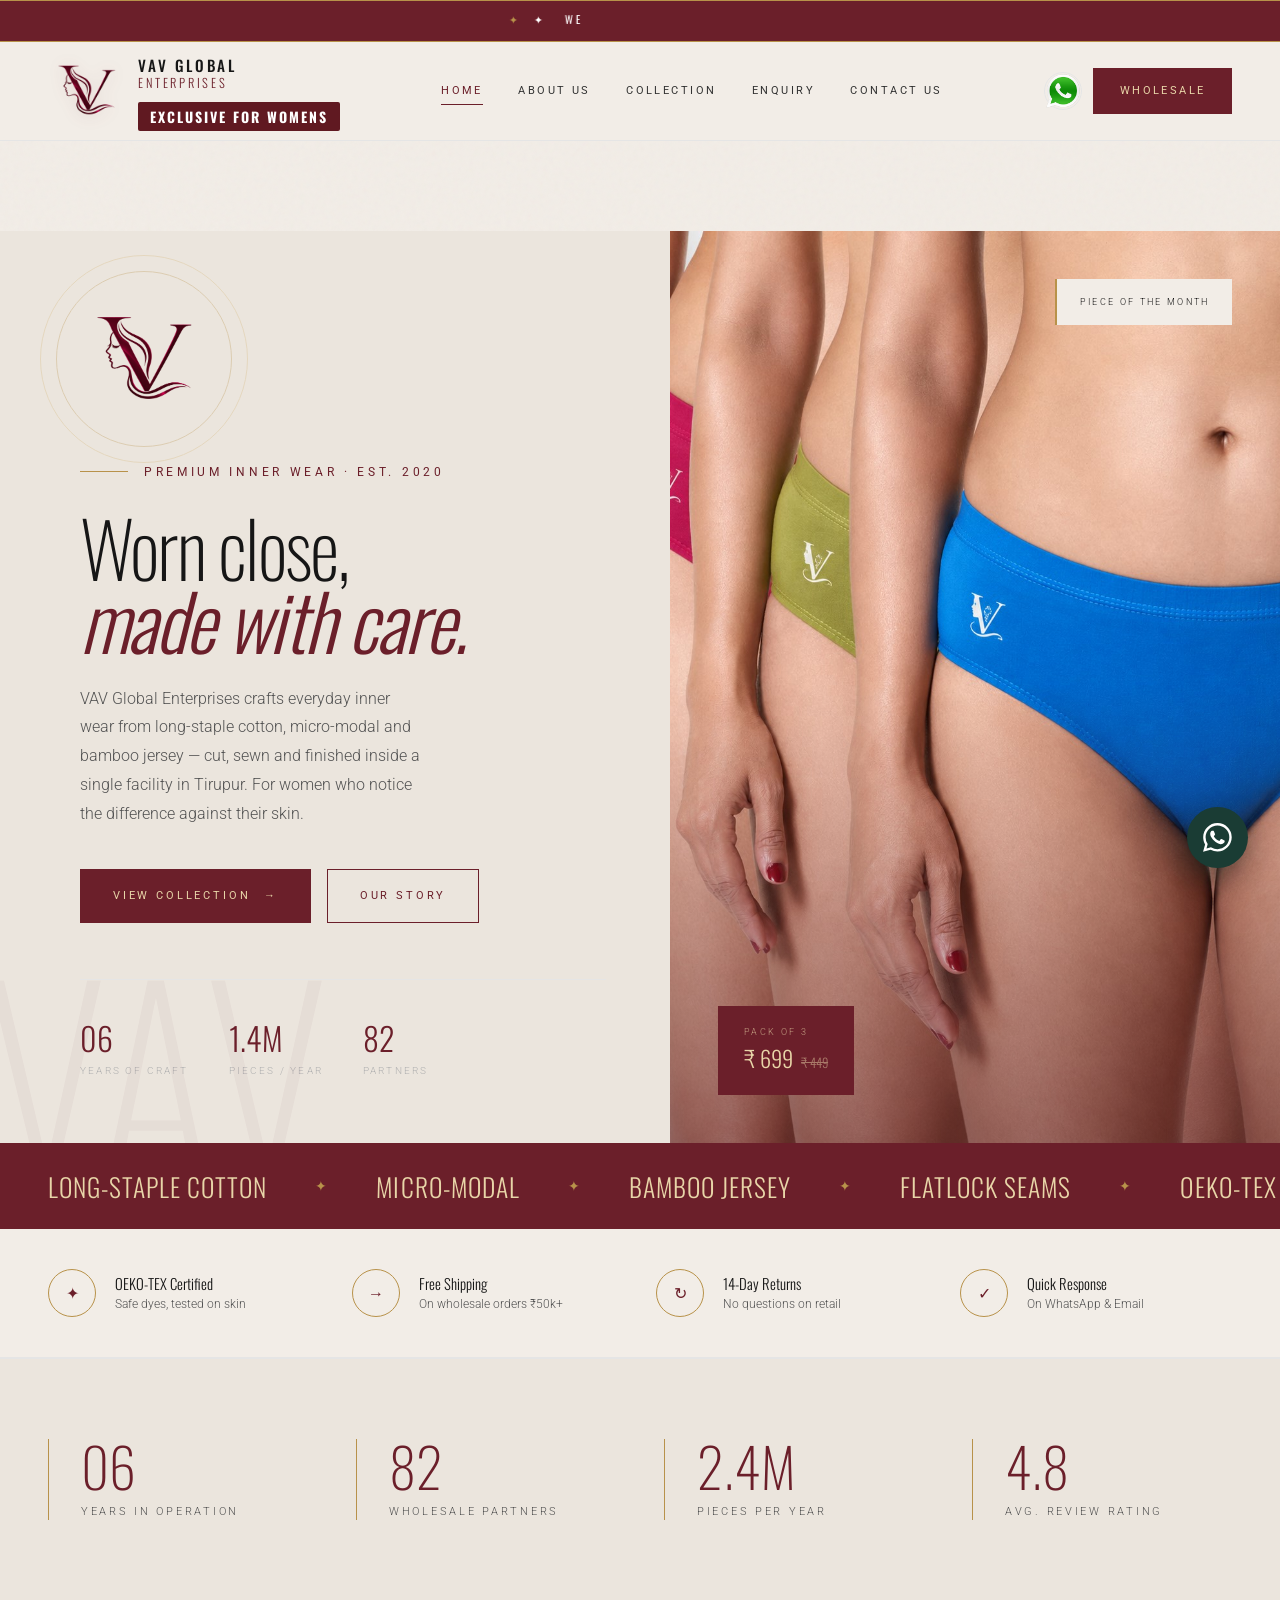
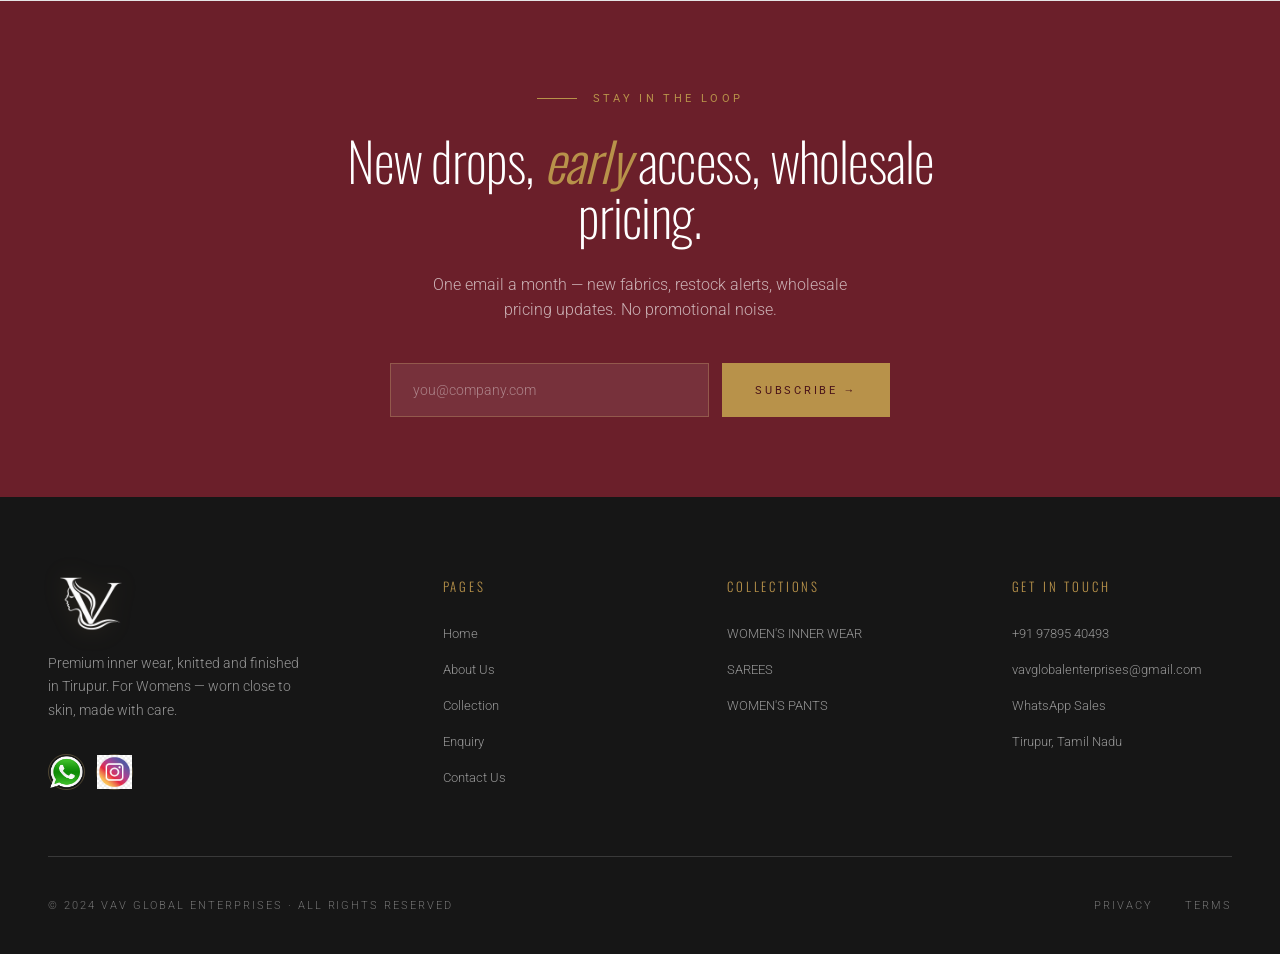
==== commit 18a806f6: "Removed Green and Blue and replaced New colours Removed Green and Blue and replaced New colours" ====
--- a/index.html
+++ b/index.html
@@ -1779,10 +1779,6 @@
         <div class="hero__price-value">₹ 699<span class="hero__price-old">₹ 449</span></div>
       </div>
     </div>
-
-
-
-
   </header>
 
 
@@ -1808,14 +1804,14 @@
     </div>
   </div>
 
-  <!-- <section class="trust">
+  <section class="trust">
     <div class="trust__grid">
       <div class="trust__item"><div class="trust__icon">✦</div><div><div class="trust__title">OEKO-TEX Certified</div><div class="trust__desc">Safe dyes, tested on skin</div></div></div>
       <div class="trust__item"><div class="trust__icon">→</div><div><div class="trust__title">Free Shipping</div><div class="trust__desc">On wholesale orders ₹50k+</div></div></div>
       <div class="trust__item"><div class="trust__icon">↻</div><div><div class="trust__title">14-Day Returns</div><div class="trust__desc">No questions on retail</div></div></div>
       <div class="trust__item"><div class="trust__icon">✓</div><div><div class="trust__title">Quick Response</div><div class="trust__desc">On WhatsApp &amp; Email</div></div></div>
     </div>
-  </section> -->
+  </section>
 
   <!-- <section style="background: var(--bg);">
     <div class="container">
@@ -2268,7 +2264,7 @@
           </div>
           <!-- <div class="product__meta"><h3 class="product__title">Micro-modal Trunk</h3><div class="product__price">₹ 890<span class="product__price-old">₹ 1,190</span></div></div> -->
           <!-- <p class="product__desc">220 gsm Lenzing modal. Bonded waistband, single back panel, no side seams.</p> -->
-            <div class="product__meta"><h3 class="product__title">Cloud soft panty - Combo</h3><div class="product__price">Pack of 3 - ₹449</div></div>
+            <div class="product__meta"><h3 class="product__title">Colours - Assorted colours</h3><div class="product__price">Pack of 3 - ₹449</div></div>
             <p style="color: white;"></p>96% cotton<br>
             4% spandex<br>
             Style:<strong>Classic</strong><br>
@@ -2446,10 +2442,10 @@
           <button type="button"
             class="variant-swatch active"
             data-variant-name="Colour 1"
-            data-images='[&quot;WomensInner\\Image112.jpeg&quot;,&quot;WomensInner\\Image111.jpeg&quot;]'
+            data-images='[&quot;WomensInner\\Image111.jpeg&quot;,&quot;WomensInner\\Image112.jpeg&quot;]'
             aria-label="Colour 1"
             title="Colour 1">
-            <span class="variant-swatch__dot" style="background:#000185;"></span>
+            <span class="variant-swatch__dot" style="background:#651827;"></span>
           </button>
           <button type="button"
             class="variant-swatch"
@@ -2457,7 +2453,7 @@
             data-images='[&quot;WomensInner\\Image113.jpeg&quot;,&quot;WomensInner\\Image114.jpeg&quot;]'
             aria-label="Colour 2"
             title="Colour 2">
-            <span class="variant-swatch__dot" style="background:#8fa436;"></span>
+            <span class="variant-swatch__dot" style="background:#92979C;"></span>
           </button>
           <button type="button"
             class="variant-swatch"
